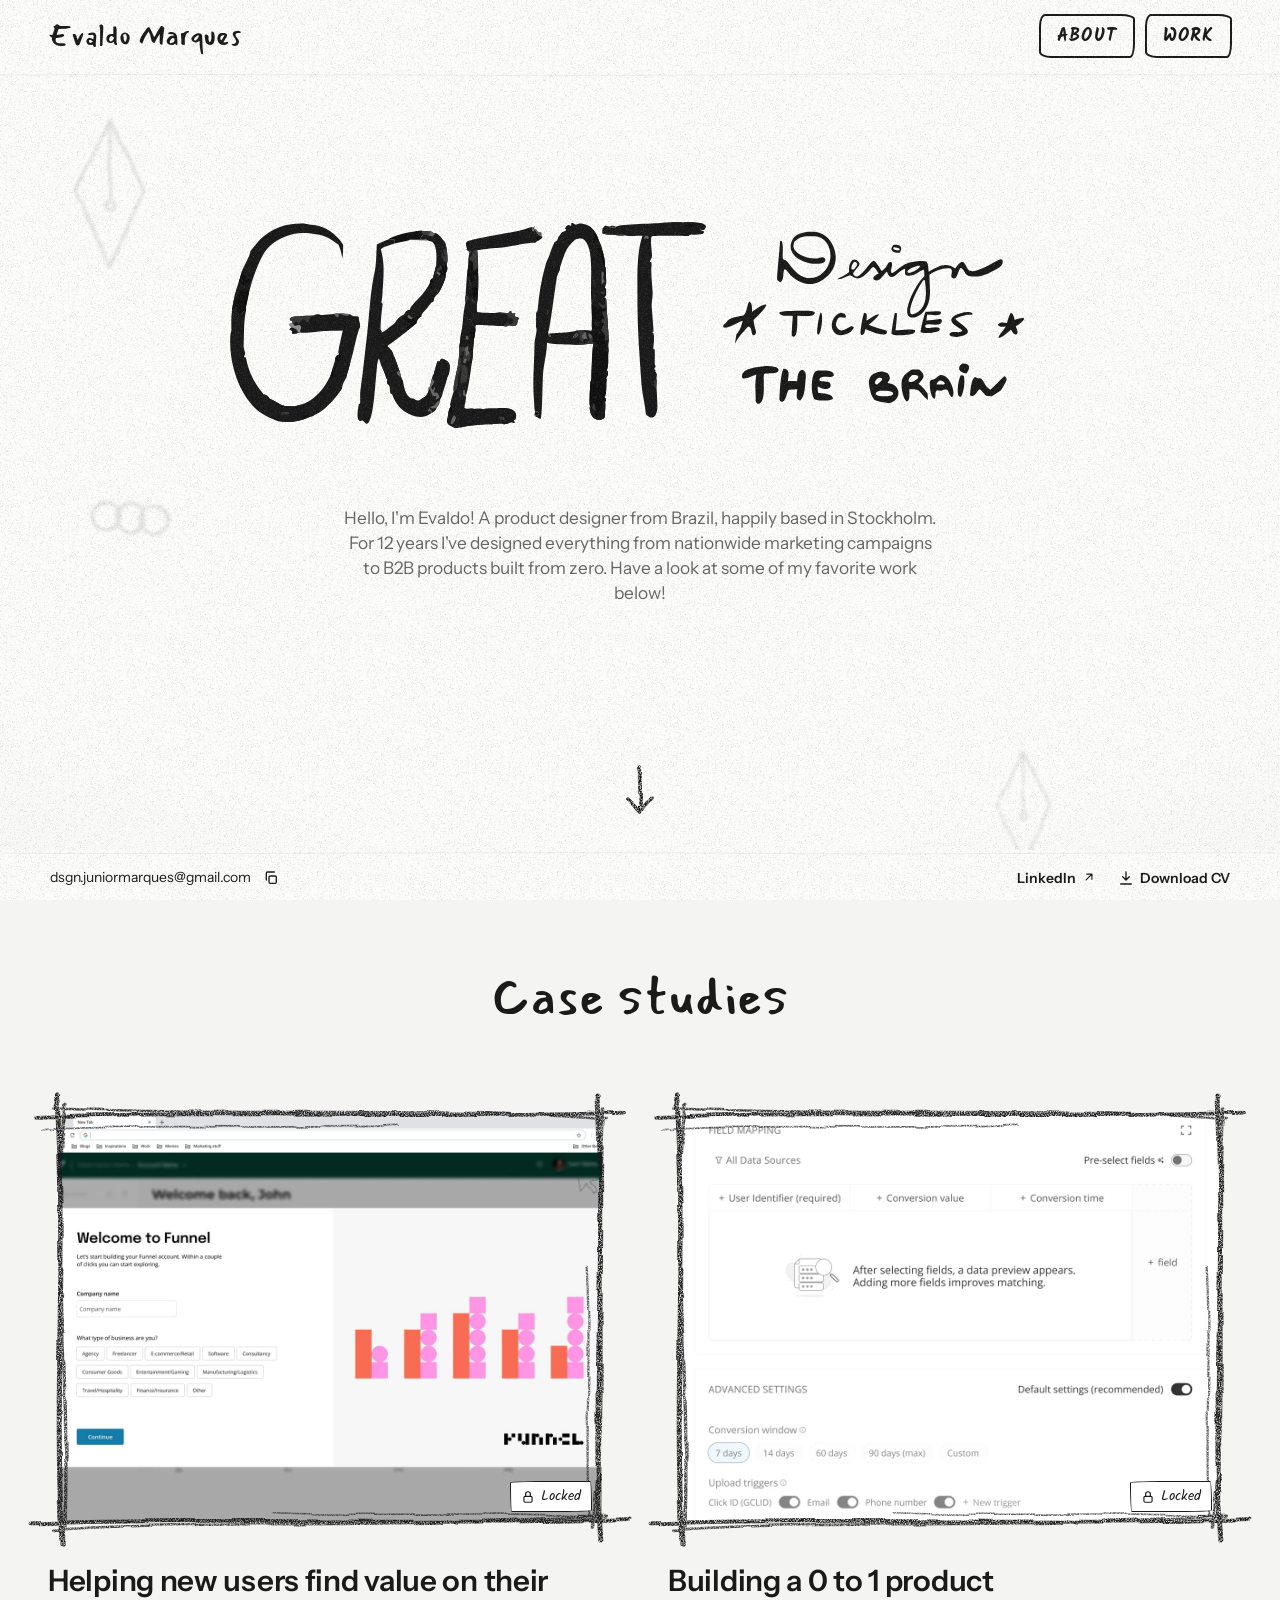
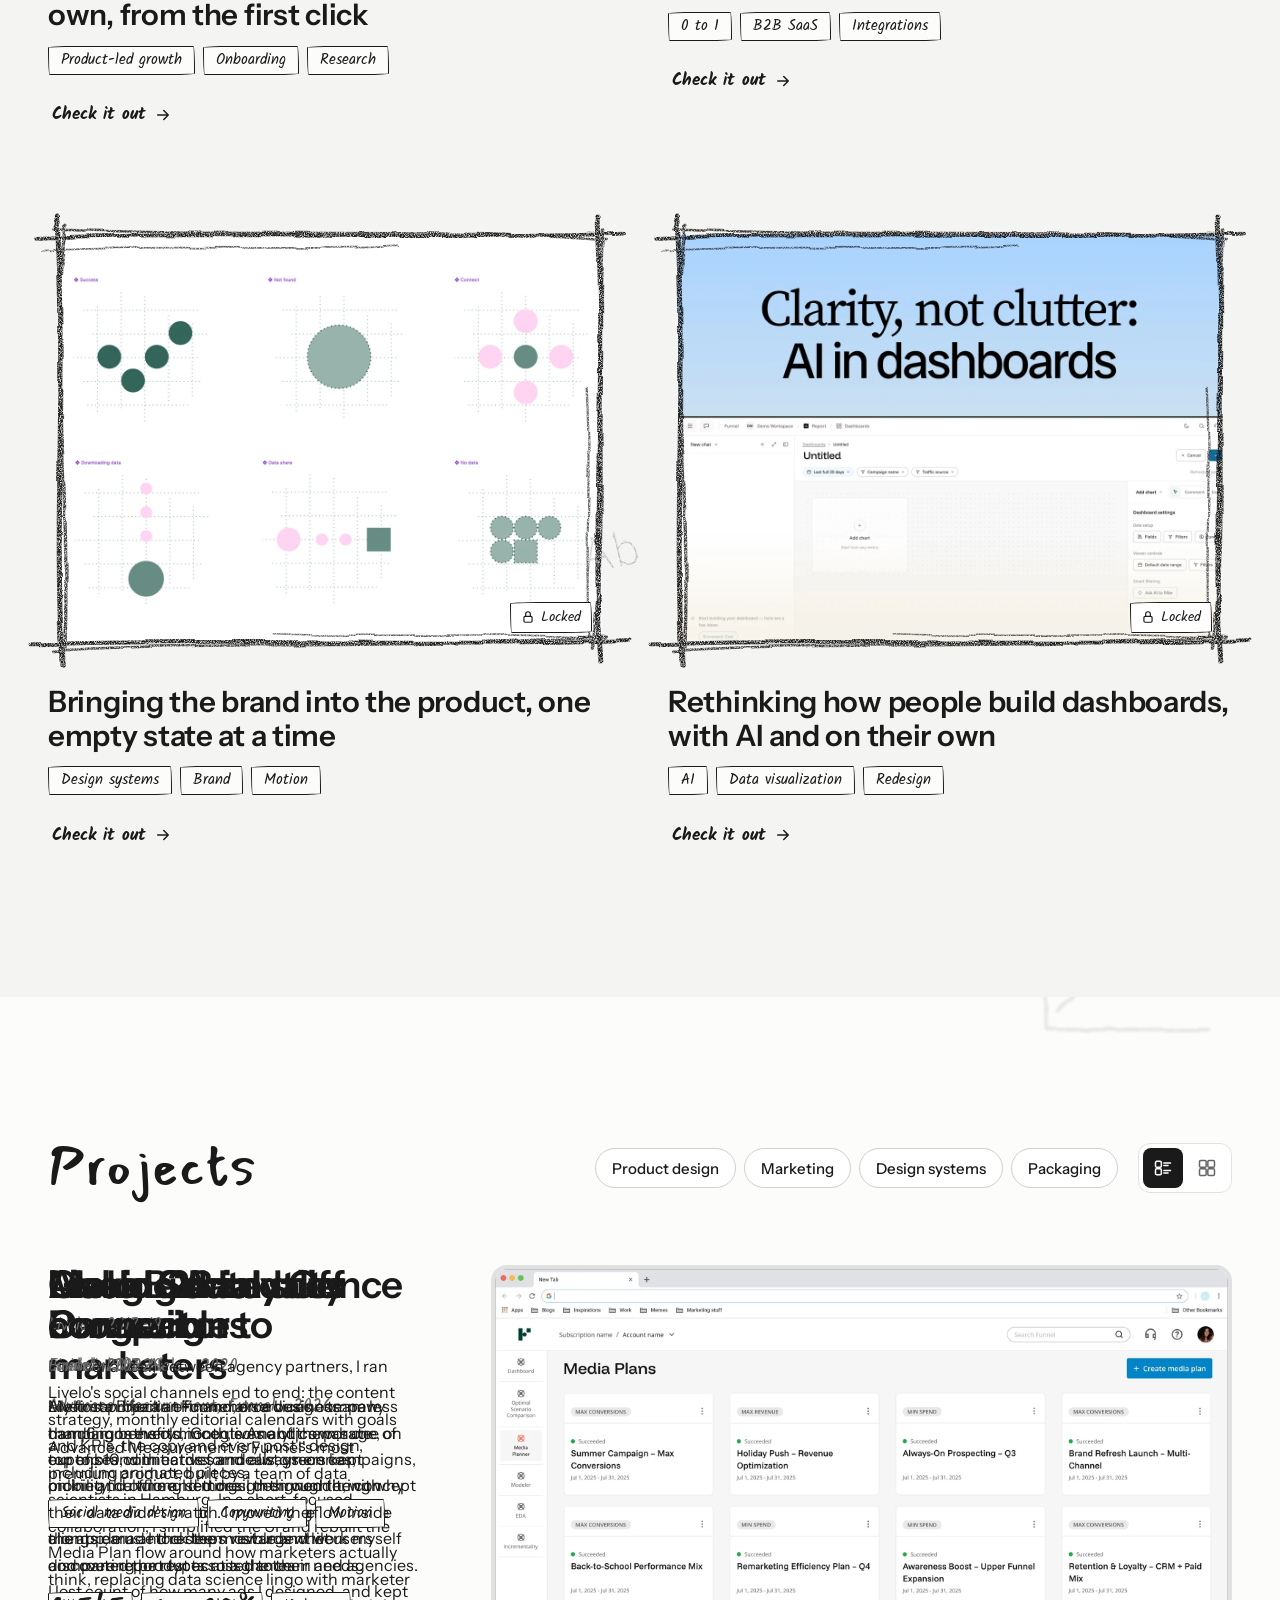
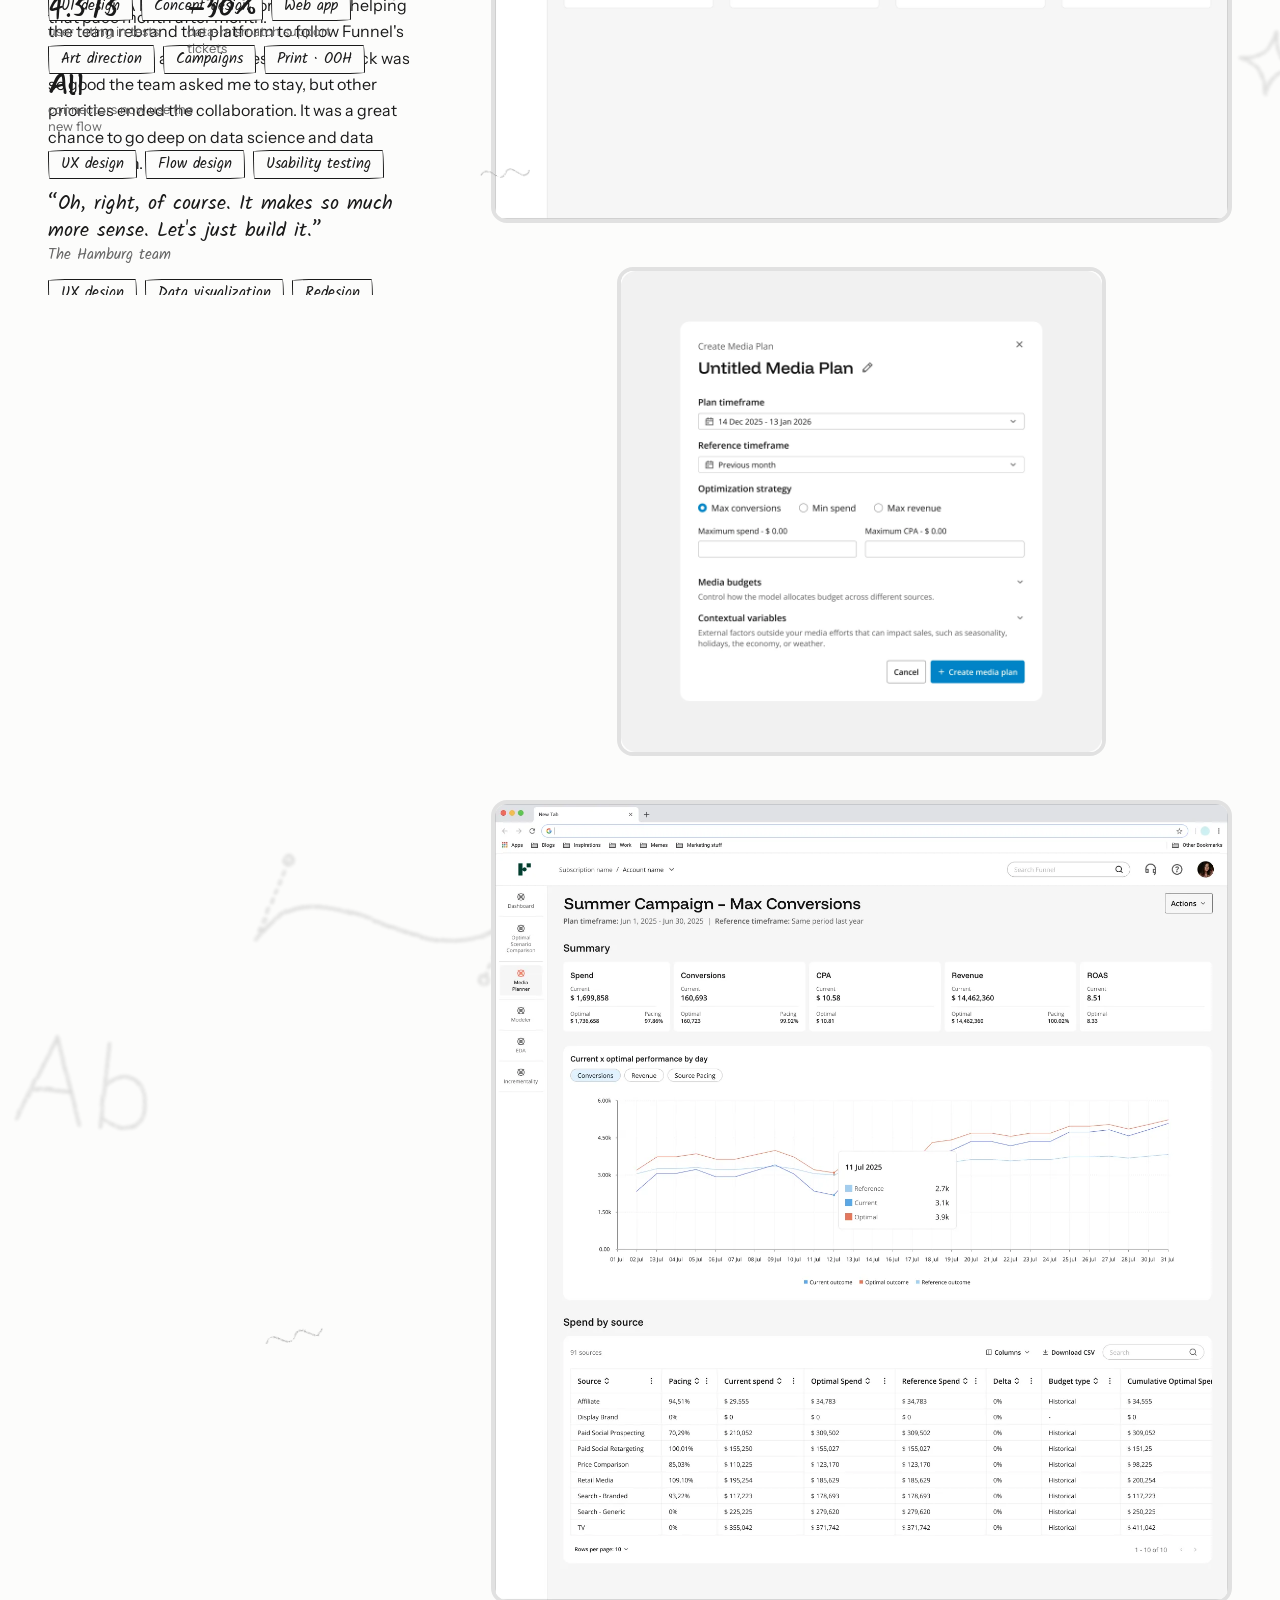
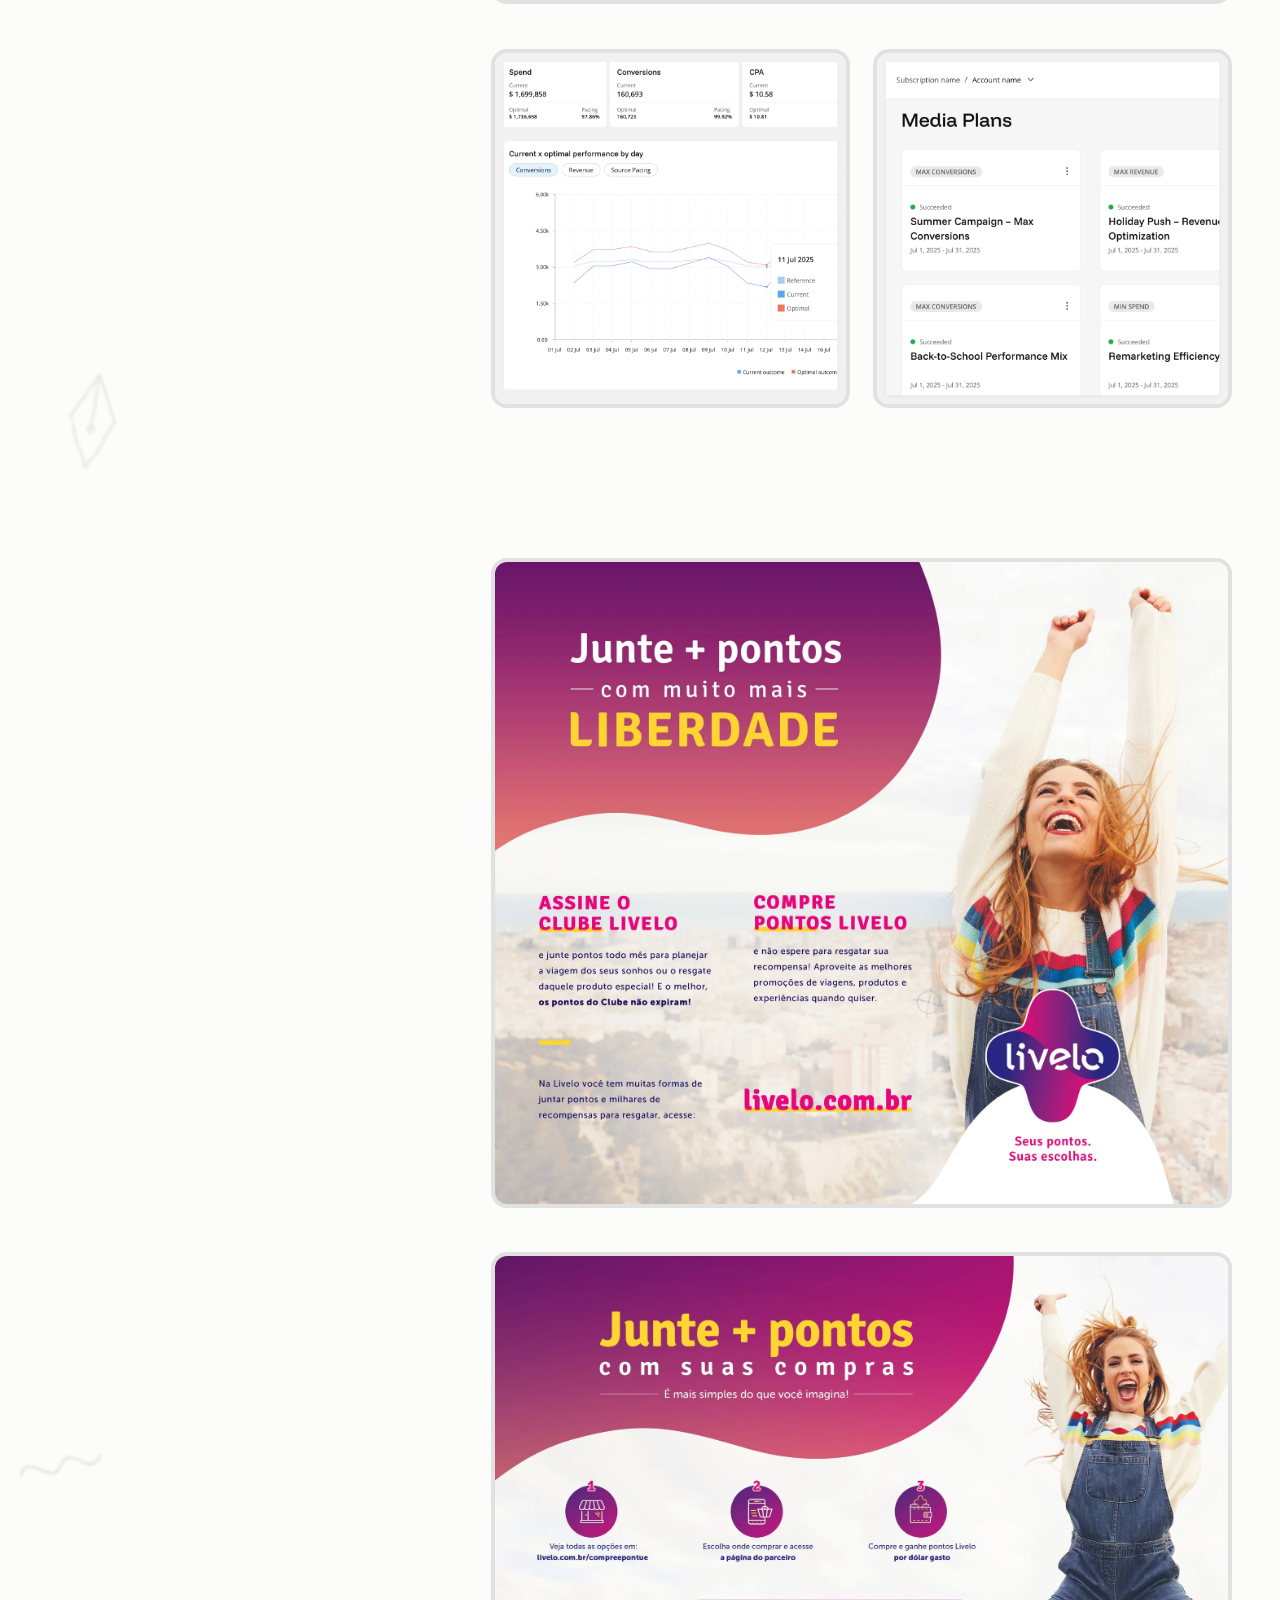
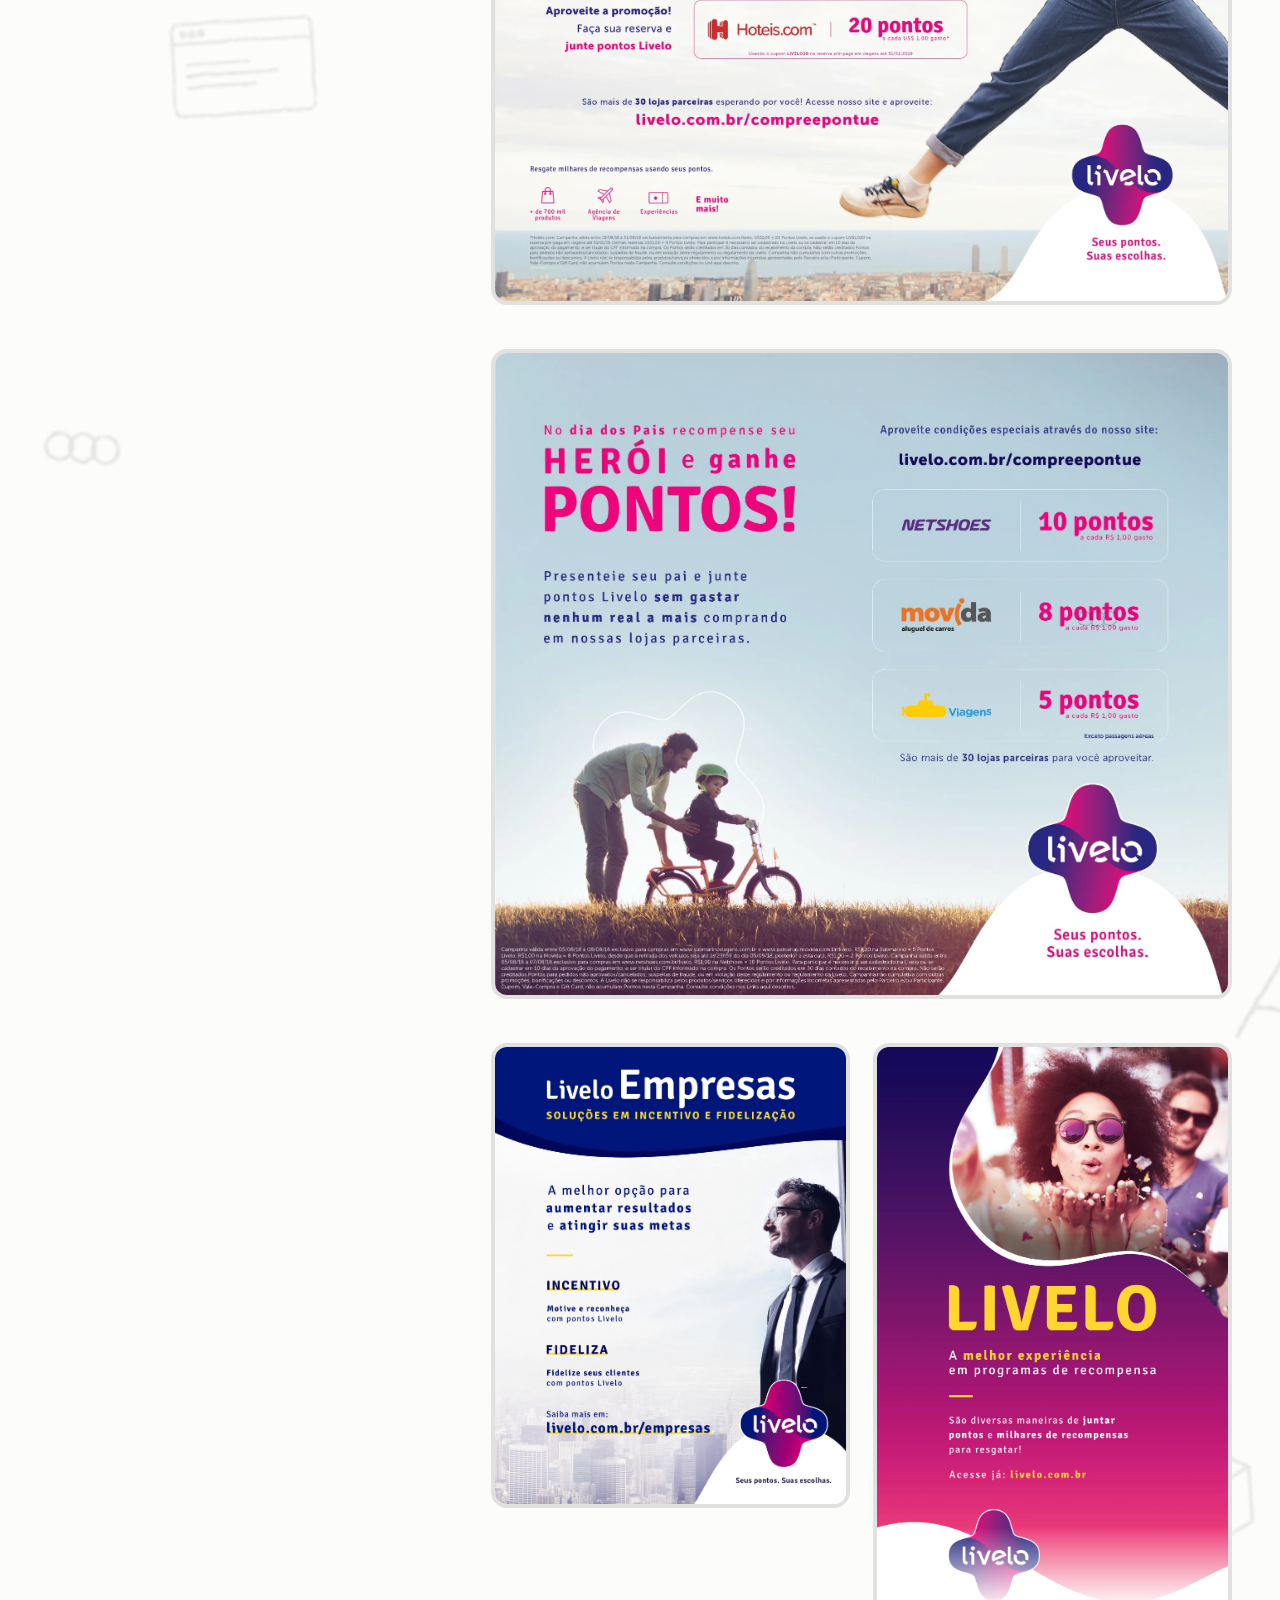
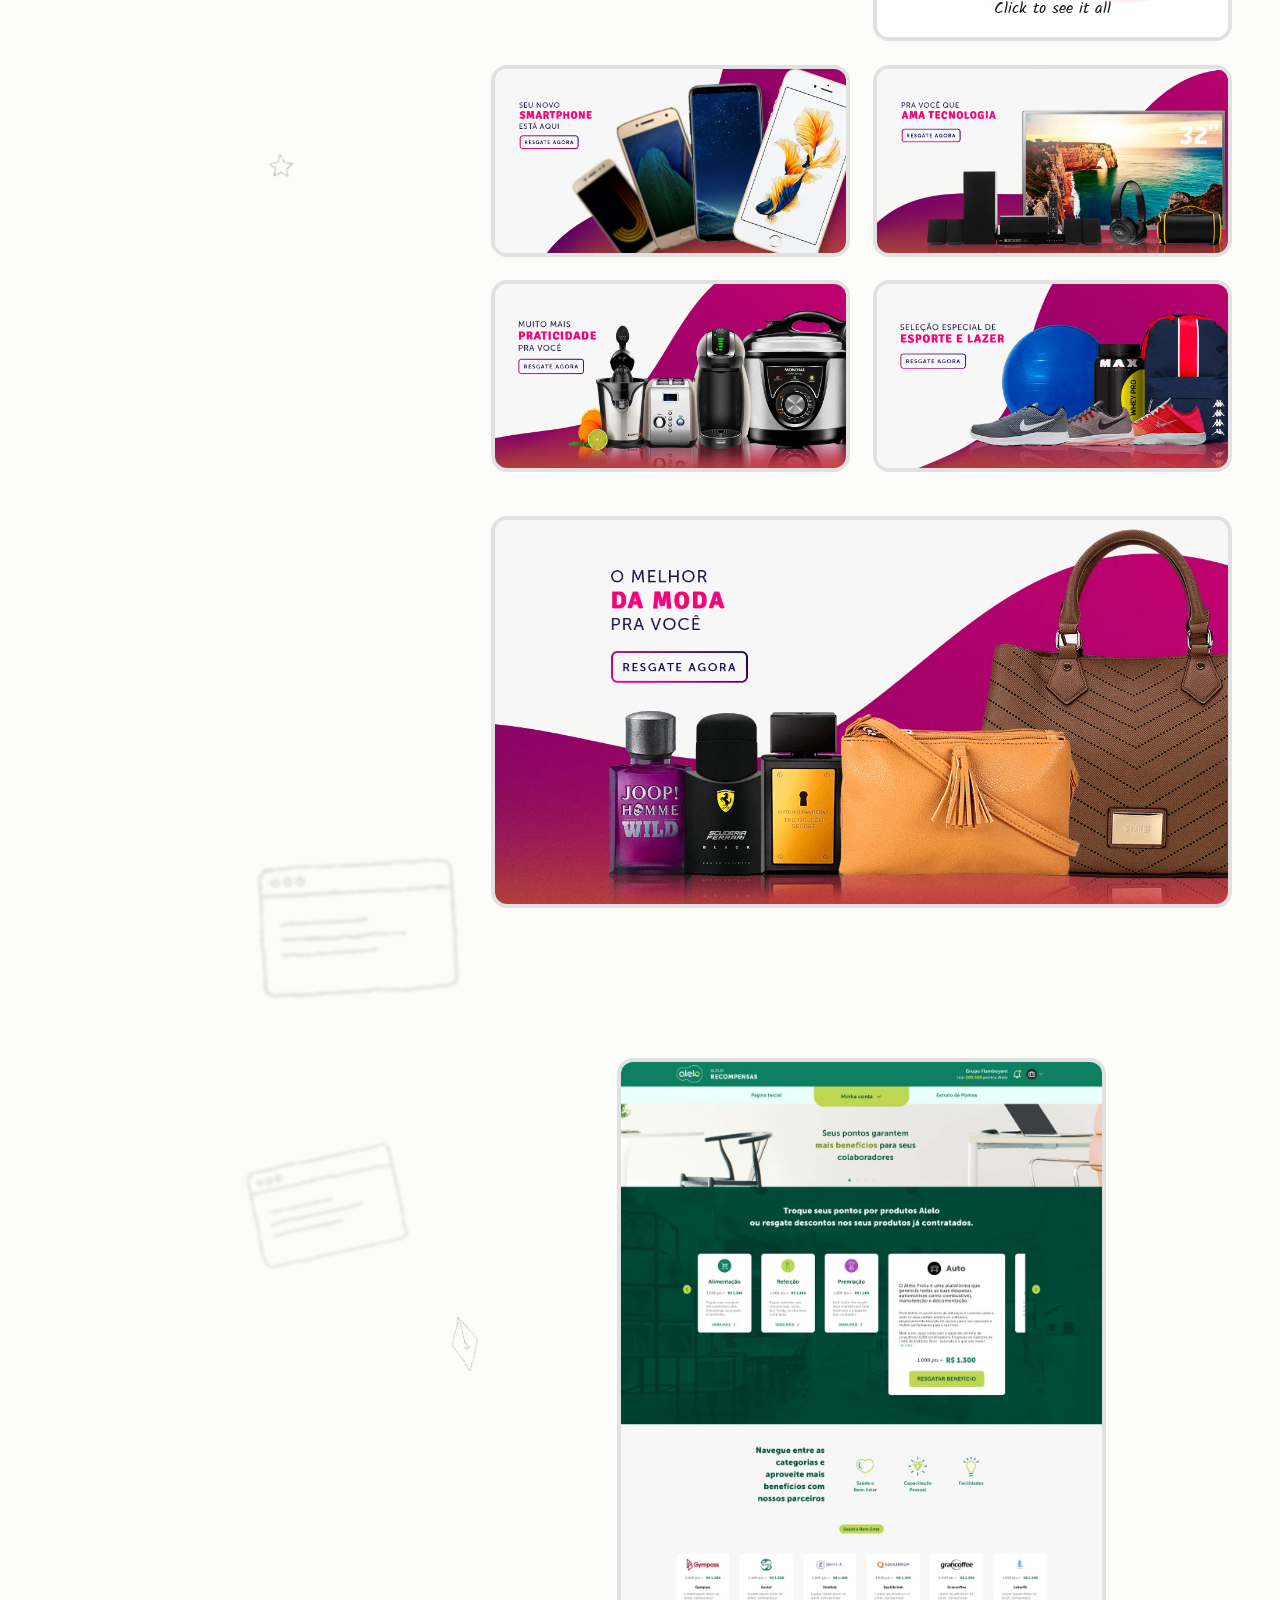
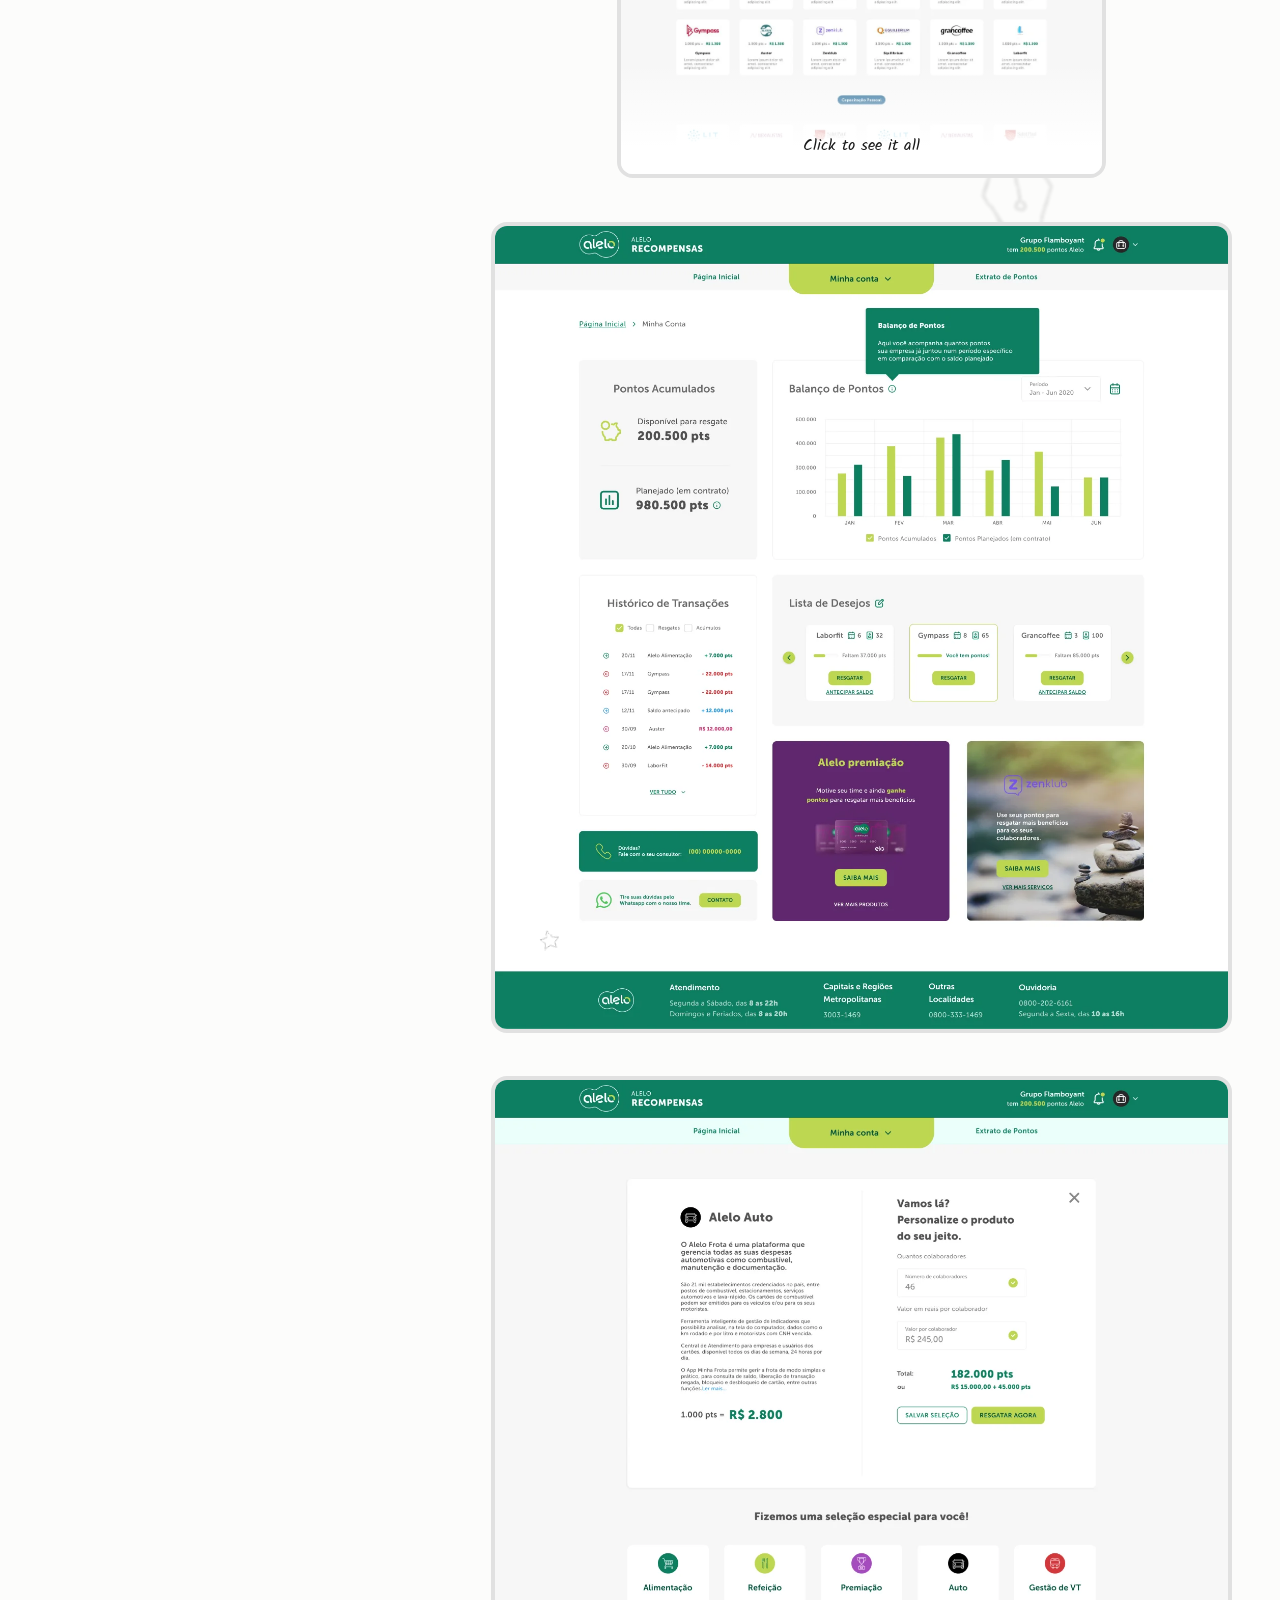
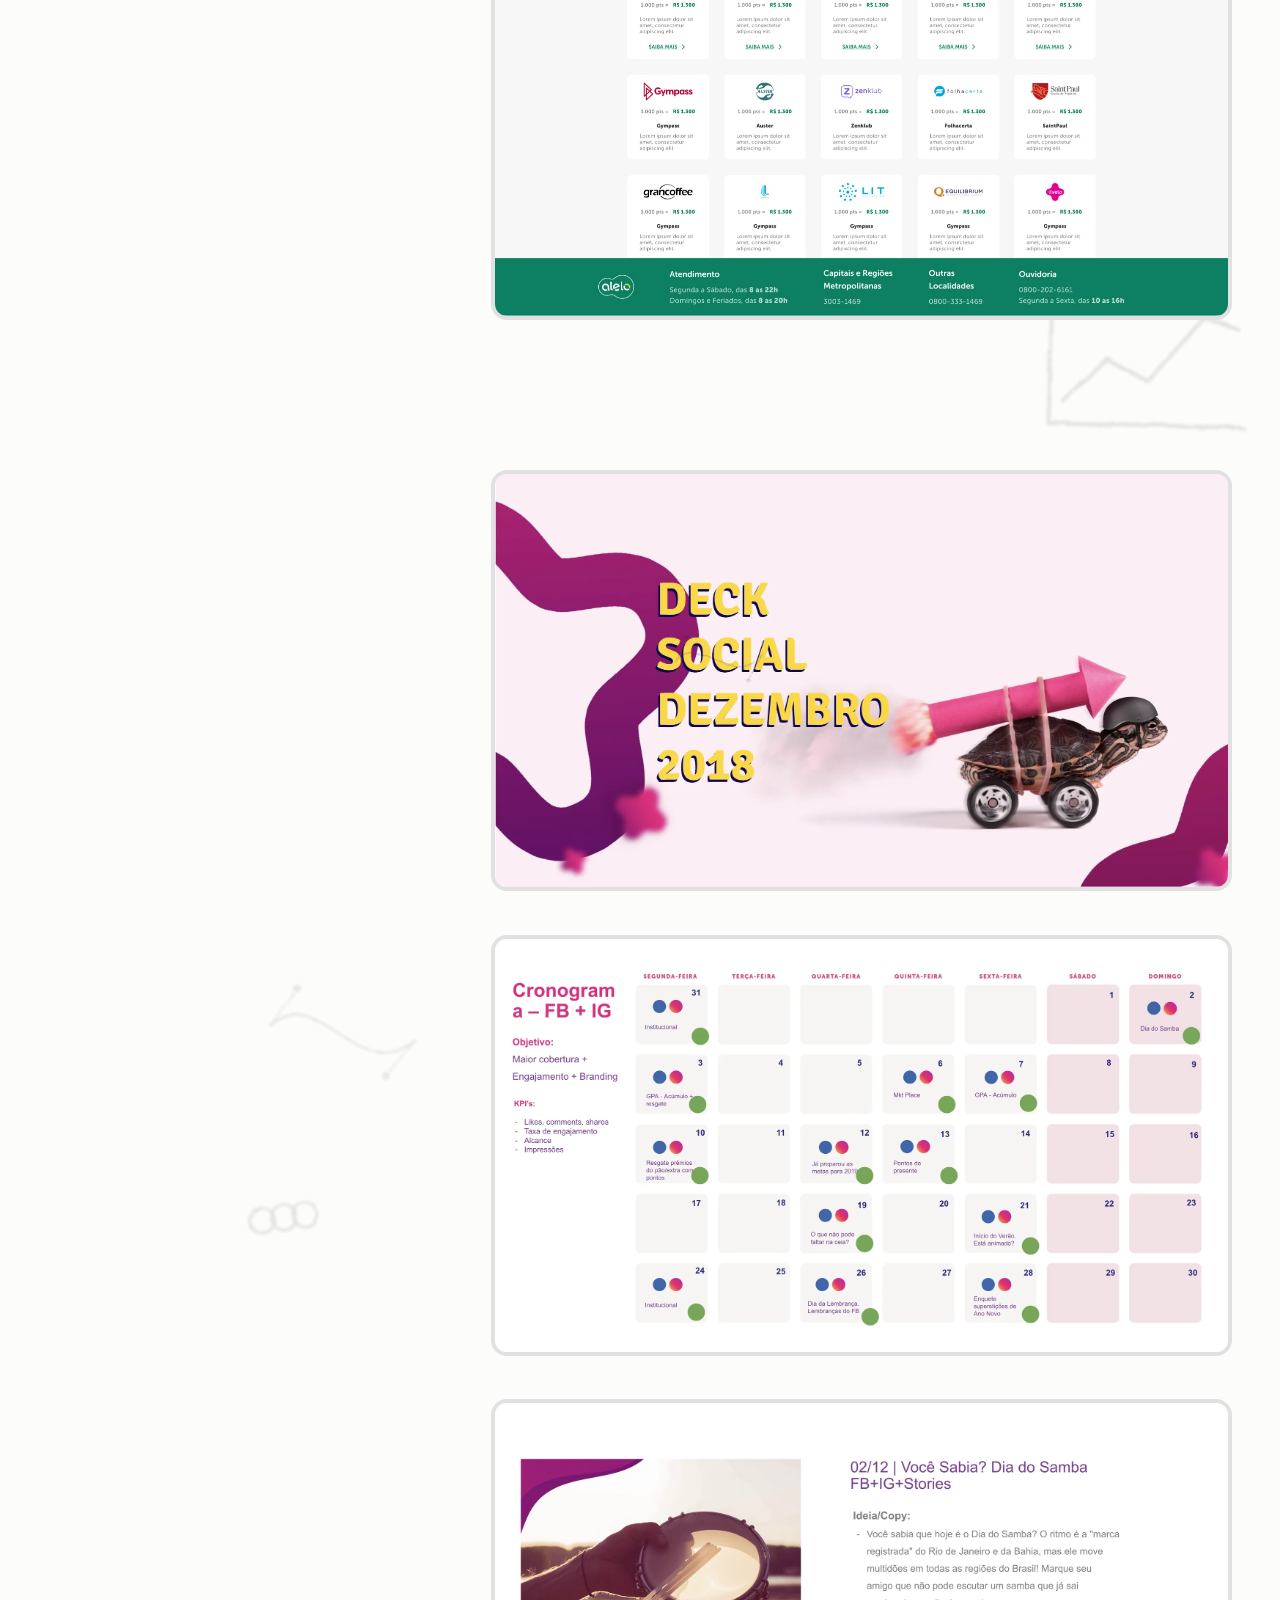
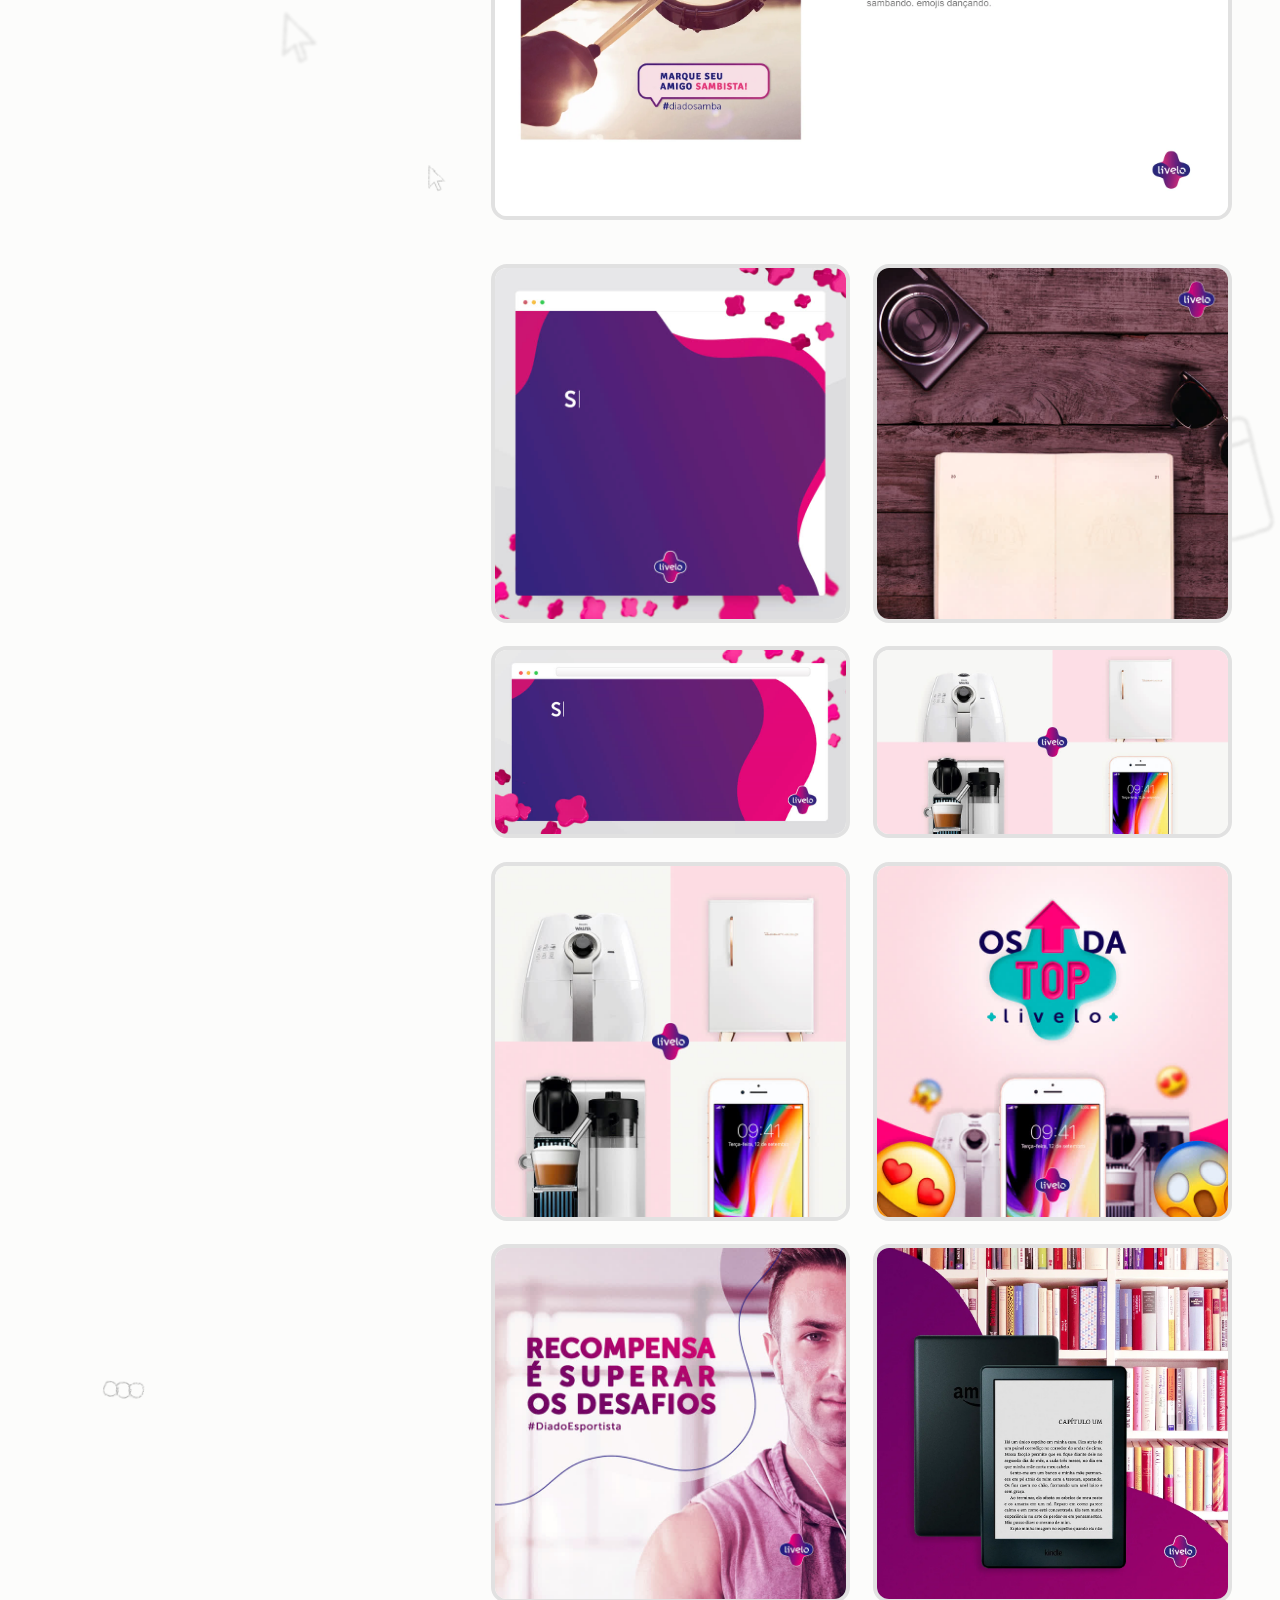
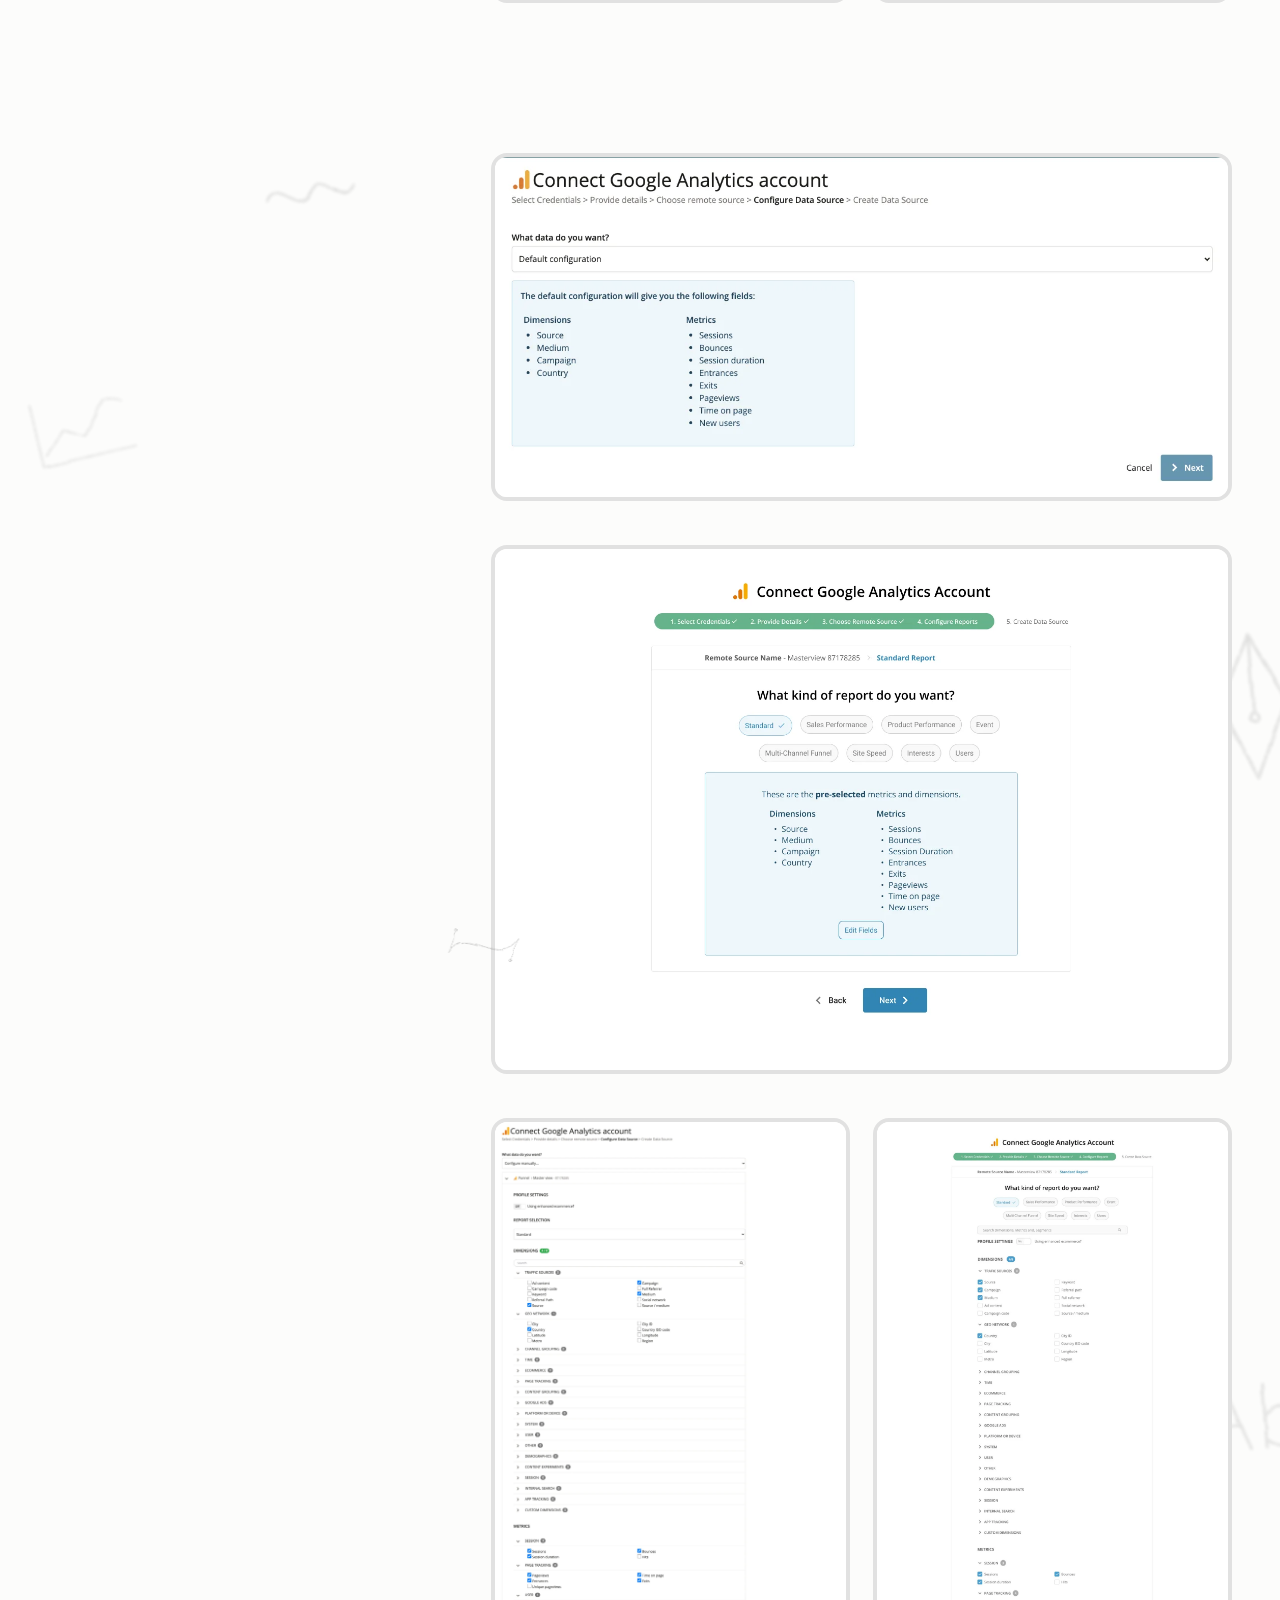
==== index.html @ 046be57d "Intro: invite to scroll Co-Authored-By: Claude Opus 5.5 <noreply@anthropic.com> Claude-Session: http" ====
<!doctype html>
<html lang="en">
<head>
<meta charset="utf-8">
<meta name="viewport" content="width=device-width, initial-scale=1">
<title>Evaldo Marques · Product designer</title>
<meta name="description" content="Evaldo Marques, product designer in Stockholm. 12 years designing B2B products, loyalty programs and nationwide campaigns.">
<link rel="icon" href="data:image/svg+xml,%3Csvg xmlns=%27http://www.w3.org/2000/svg%27 viewBox=%270 0 64 64%27%3E%3Crect width=%2764%27 height=%2764%27 rx=%2714%27 fill=%27%23FF5FAE%27/%3E%3Ctext x=%2732%27 y=%2744%27 font-size=%2732%27 text-anchor=%27middle%27 font-family=%27cursive%27 font-weight=%27700%27 fill=%27%231A1A1A%27%3EEM%3C/text%3E%3C/svg%3E">
<link rel="preconnect" href="https://fonts.googleapis.com">
<link rel="preconnect" href="https://fonts.gstatic.com" crossorigin>
<link href="https://fonts.googleapis.com/css2?family=Instrument+Sans:wght@400;500;600;700&family=Kalam:wght@400;700&family=Mansalva&display=swap" rel="stylesheet">
<link rel="stylesheet" href="assets/css/style.css?v=20261102201547">
</head>
<body data-page="home">
<main id="main"></main>
<script src="assets/js/content.js?v=20261102201547"></script>
<script src="assets/js/site.js?v=20261102201547"></script>
</body>
</html>
---- assets/css/style.css ----
/* ===== Evaldo M. portfolio · sketchbook style ===== */
:root{
  --ink:#1A1A1A; --ink-2:#666666; --ink-3:#666666;
  --paper:#FCFCFB; --ph:#F2F2F0; --pink:#FF5FAE;
  --hand:'Kalam',cursive; --head:'Mansalva','Kalam',cursive; --sans:'Instrument Sans',system-ui,sans-serif;
  --gutter:clamp(16px,4vw,48px);
  --wobble:255px 15px 225px 15px/15px 225px 15px 255px;
}
*{box-sizing:border-box}
html{scroll-behavior:smooth;-webkit-text-size-adjust:100%}
@media (prefers-reduced-motion:reduce){html{scroll-behavior:auto}}
body{margin:0;position:relative;background:radial-gradient(130% 95% at 50% 45%,#FCFCFB 52%,#EEEEEC 100%) fixed,var(--paper);color:var(--ink);font-family:var(--sans);font-size:16px;line-height:1.5;min-height:100vh;display:flex;flex-direction:column}
img,video{max-width:100%;display:block}
a{color:var(--ink)}
mark{background:linear-gradient(transparent 58%,var(--pink) 58%,var(--pink) 92%,transparent 92%);color:inherit;padding:0 2px}
.sr-only{position:absolute;width:1px;height:1px;overflow:hidden;clip:rect(0 0 0 0);white-space:nowrap}
.hand{font-family:var(--hand)}
main{flex:1}

/* grain */
body::after{content:'';position:fixed;inset:0;pointer-events:none;z-index:100;opacity:.433;background:url('../../images/bg/grain.png') 0 0/240px 240px repeat}

/* sketch lines */
.sk{overflow:visible;filter:url(#pencil);pointer-events:none}
.sk path{fill:none;stroke:var(--ink);stroke-width:.9;stroke-linecap:round;stroke-linejoin:round}
.sk .p2{stroke-width:.6;opacity:.85}.sk .p3{stroke-width:.4;opacity:.7}
.sk.thin path{stroke-width:.45}.sk.thin .p2{stroke-width:.3}
.sk.px path{stroke-width:2.4}
.sk.acc path{stroke:var(--pink);stroke-width:7}
.frame{position:absolute;inset:0;width:100%;height:100%}
.js .draw path{stroke-dasharray:1;stroke-dashoffset:1}
.js .draw.in path{animation:draw 1.1s cubic-bezier(.65,.05,.3,1) forwards}
.js .draw.in path:nth-child(2){animation-delay:.25s}
.js .draw.in path:nth-child(3){animation-delay:.4s}
@keyframes draw{to{stroke-dashoffset:0}}
@media (prefers-reduced-motion:reduce){.js .draw path{stroke-dashoffset:0!important;animation:none!important}}

/* placeholders */
.ph{background-color:var(--ph);background-image:repeating-linear-gradient(135deg,rgba(26,26,26,.07) 0 2px,transparent 2px 12px);color:var(--ink-3);display:flex;align-items:center;justify-content:center;text-align:center;font-family:var(--hand);font-size:15px;padding:12px;width:100%}
.media{width:100%;object-fit:cover;background:var(--ph)}

/* chips & buttons */
.tag{display:inline-block;font-family:var(--hand);font-size:15px;line-height:1.4;padding:3px 12px;border:1.5px solid var(--ink);border-radius:var(--wobble);background:var(--paper)}
.tags{display:flex;flex-wrap:wrap;gap:8px}
.btn{position:relative;isolation:isolate;display:inline-flex;align-items:center;justify-content:center;gap:8px;min-height:44px;padding:8px 18px;font-family:var(--hand);font-weight:700;font-size:17px;color:var(--ink);text-decoration:none;border:2px solid var(--ink);border-radius:var(--wobble);background:var(--paper);cursor:pointer}
.lnk{position:relative;isolation:isolate;display:inline-flex;align-items:center;gap:6px;min-height:44px;padding:0 10px;font:600 14px/1 var(--sans);color:var(--ink);text-decoration:none;background:none;border:0;cursor:pointer}
.marker::after{content:'';position:absolute;left:8px;right:8px;bottom:9px;height:10px;background:var(--pink);border-radius:3px 8px 4px 9px;transform:scaleX(0) rotate(-1.5deg);transform-origin:left center;transition:transform .35s cubic-bezier(.6,.1,.3,1);z-index:-1}
.marker:hover::after,.marker:focus-visible::after,.marker[aria-current]::after{transform:scaleX(1) rotate(-1.5deg)}
.marker:active::after{animation:swipe .35s ease-out}
@keyframes swipe{from{transform:scaleX(0) rotate(-1.5deg)}to{transform:scaleX(1) rotate(-1.5deg)}}
a:focus-visible,button:focus-visible,input:focus-visible,[tabindex]:focus-visible{outline:3px solid var(--ink);outline-offset:3px}
.ic{width:18px;height:18px;fill:none;stroke:currentColor;stroke-width:2;stroke-linecap:round;stroke-linejoin:round;flex:none}
.lbl{position:relative;isolation:isolate;display:inline-block;align-self:flex-start;font-family:var(--head);font-weight:400;font-size:22px}
.lbl::after{display:none;content:'';position:absolute;left:-4px;right:-4px;bottom:3px;height:9px;background:var(--pink);z-index:-1;transform:rotate(-1.5deg);border-radius:3px 8px 4px 9px}
.ibtn{width:44px;height:44px;display:inline-flex;align-items:center;justify-content:center;border:2px solid var(--ink);border-radius:50% 45% 52% 48%/48% 52% 46% 54%;background:var(--paper);color:var(--ink);cursor:pointer;padding:0;flex:none}

/* header */
.site-header{position:sticky;top:0;z-index:50;background:var(--paper)}
.site-header .bar{display:flex;justify-content:space-between;align-items:center;gap:12px;padding:14px var(--gutter)}
.nav{display:flex;gap:10px}
.navbox{position:relative;isolation:isolate;display:inline-flex;align-items:center;min-height:44px;padding:6px 16px;font-family:var(--hand);font-weight:700;font-size:18px;letter-spacing:.06em;text-transform:uppercase;color:var(--ink);text-decoration:none;border:2px solid var(--ink);border-radius:6px 14px 5px 12px/12px 5px 14px 6px}
.brand{font-family:var(--head);font-weight:400;font-size:28px;text-decoration:none;color:var(--ink)}
.rule{display:block;width:100%;height:6px}

/* footer */
.site-footer{position:sticky;bottom:0;z-index:50;background:var(--paper)}
.site-footer .bar{display:flex;flex-wrap:wrap;justify-content:space-between;align-items:center;gap:0 16px;padding:0 clamp(6px,4vw,40px)}
.site-footer .grp{display:flex;align-items:center;gap:2px;min-width:0}
.site-footer .mail{font-size:14px;padding-left:10px;white-space:nowrap}
.only-m{display:none}

/* ===== Home ===== */
.hero{position:relative;padding:48px var(--gutter) 24px;text-align:center;display:flex;flex-direction:column;align-items:center;min-height:calc(100vh - 132px);min-height:calc(100svh - 132px)}
.hero-art{position:relative;width:min(944px,80%);margin:0 auto}
.hero h1{margin:0;position:relative;overflow:hidden}
.letter{display:block;width:100%;aspect-ratio:1800/700}
.letter svg,.letter img{display:block;width:100%;height:100%}
.letter.write1{animation:write1 1.5s cubic-bezier(.45,.1,.4,1) both}
.letter.write2{animation:write2 2.2s cubic-bezier(.45,.1,.4,1) both}
@keyframes write1{0%{clip-path:polygon(0 0,0 0,0 100%,0 100%)}100%{clip-path:polygon(0 0,100% 0,100% 100%,0 100%)}}
@keyframes write2{0%{clip-path:polygon(0 0,0 0,0 var(--s),0 var(--s),0 100%,0 100%)}50%{clip-path:polygon(0 0,100% 0,100% var(--s),0 var(--s),0 100%,0 100%)}100%{clip-path:polygon(0 0,100% 0,100% var(--s),100% var(--s),100% 100%,0 100%)}}
.eraser{position:absolute;inset:0;width:100%;height:100%;pointer-events:none;filter:blur(6px)}
.eraser path{fill:none;stroke:var(--paper);stroke-width:132;stroke-linecap:round;stroke-linejoin:round;stroke-dasharray:1;stroke-dashoffset:1}
.eraser.go path{animation:erase .9s cubic-bezier(.4,.15,.5,1) forwards}
@keyframes erase{to{stroke-dashoffset:0}}
.intro{max-width:600px;margin:12px auto 0;font-size:clamp(17px,1.35vw,19px);line-height:1.45;text-align:center;color:var(--ink-2)}
.intro mark{color:var(--ink)}
.sec-title{text-align:center;padding:0 var(--gutter)}
.sec-title h2{margin:0;font-family:var(--head);font-weight:400;font-size:clamp(40px,4.4vw,52px)}
.sec-title img{margin:0 auto;max-height:90px;width:auto}
.sec-title .ul{display:block;width:230px;height:16px;margin:2px auto 0}
#work{padding-top:72px;scroll-margin-top:90px}
.down{display:inline-flex;align-items:center;justify-content:center;width:56px;height:64px;margin-top:auto;padding-top:24px;box-sizing:content-box;color:var(--ink)}
.down svg{width:34px;height:52px;overflow:visible;filter:url(#pencil);animation:nudge 2.6s ease-in-out infinite}
.down svg path{fill:none;stroke:currentColor;stroke-width:3.6;stroke-linecap:round;stroke-linejoin:round}
@keyframes nudge{0%,40%,100%{transform:none}9%{transform:translateY(10px)}18%{transform:none}27%{transform:translateY(10px)}36%{transform:none}}
@media (prefers-reduced-motion:reduce){.down svg{animation:none}}

.cards{display:grid;grid-template-columns:repeat(4,minmax(0,1fr));gap:48px 32px;max-width:1320px;margin:56px auto 0;padding:0 var(--gutter)}
.card{display:flex;flex-direction:column;gap:12px}
.card .fig{position:relative;padding:10px;display:block}
.card .fig .ph,.card .fig img{aspect-ratio:4/3}
.lock{position:absolute;bottom:20px;right:20px;display:inline-flex;align-items:center;gap:6px;padding:4px 10px;background:var(--paper);border:1.5px solid var(--ink);border-radius:var(--wobble);font-family:var(--hand);font-size:14px}
.card h3{margin:4px 0 0;font-size:22px;font-weight:600;line-height:1.2}
.card .meta{margin:0;font-family:var(--hand);font-size:16px;color:var(--ink-3)}
.card .line{margin:0;font-size:15px;line-height:1.5;color:var(--ink-2)}
.card .btn{align-self:flex-start;margin-top:4px}

.wall{display:grid;grid-template-columns:repeat(12,minmax(0,1fr));margin-top:56px}
.tile{position:relative;display:block;text-decoration:none;color:var(--ink);grid-column:span 3}
.tile.w4{grid-column:span 4}
.tile .ph,.tile img{aspect-ratio:4/3}
.tile .name{position:absolute;left:14px;bottom:14px;right:14px;width:max-content;max-width:calc(100% - 28px);display:inline-flex;flex-wrap:wrap;gap:0 8px;align-items:baseline;padding:4px 12px;background:var(--paper);border:1.5px solid var(--ink);border-radius:var(--wobble)}
.tile .name b{font-size:14px;font-weight:600}
.tile .name span{font-family:var(--hand);font-size:14px}
.tile .ov{position:absolute;inset:0;background:rgba(26,26,26,.74);display:flex;align-items:center;justify-content:center;opacity:0;transition:opacity .2s}
@media (hover:hover){.tile:hover .ov{opacity:1}}
.tile:focus-visible .ov,.tile.tapped .ov{opacity:1}

.people{max-width:1240px;margin:0 auto;padding:150px var(--gutter) 120px;display:flex;flex-wrap:wrap;gap:56px;align-items:center}
.people .t{flex:1 1 360px}
.people .t h2{margin:0;font-family:var(--head);font-weight:400;font-size:clamp(40px,4.6vw,58px);line-height:1.02}
.people .t img{max-width:420px}
.people .q{flex:1 1 520px;display:flex;flex-direction:column;gap:20px;min-width:0}
.bubble{position:relative;margin:0;padding:56px 56px 84px}
.bubble .open{position:absolute;top:4px;left:28px;font-family:var(--hand);font-weight:700;font-size:80px;line-height:1;color:var(--pink)}
.qstack{position:relative;display:grid}
.qitem{grid-area:1/1;align-self:center;opacity:0;visibility:hidden;transition:opacity .45s ease,visibility 0s .45s}
.qitem.on{opacity:1;visibility:visible;transition:opacity .45s ease .1s}
.bubble blockquote{position:relative;margin:0;font-size:21px;line-height:1.55}
.bubble figcaption{position:relative;margin-top:20px;display:flex;flex-direction:column;gap:2px}
.bubble figcaption b{font-family:var(--hand);font-size:20px}
.bubble figcaption span{font-size:14px;color:var(--ink-3)}
.qctl{display:flex;align-items:center;gap:4px;padding-left:16px}
.dot{width:40px;height:44px;display:inline-flex;align-items:center;justify-content:center;background:none;border:0;cursor:pointer;padding:0}
.dot i{display:block;width:12px;height:12px;border-radius:50%;border:2px solid var(--ink)}
.dot[aria-current] i{background:var(--ink)}

@media (max-width:1100px){.cards{grid-template-columns:repeat(2,minmax(0,1fr))}}
@media (max-width:760px){
  .site-header .bar{padding:10px 16px}
  .navbox{font-size:13px;padding:6px 10px;letter-spacing:.04em}
  .nav{gap:6px}
  .brand{font-size:21px}
  .hero{padding-top:12px}
  .intro{margin-top:10px}
  .hero{min-height:calc(100svh - 120px)}
  .hero-art{margin-top:auto;width:100%}
  #work{padding-top:56px}
  .cards{grid-template-columns:1fr;gap:56px;margin-top:40px;padding:0 16px}
  .wall{grid-template-columns:repeat(2,minmax(0,1fr));margin-top:32px}
  .tile,.tile.w4{grid-column:span 1}
  .tile.last-odd{grid-column:span 2}
  .tile .name{left:8px;right:8px;bottom:8px;padding:3px 9px}
  .tile .name b,.tile .name span{font-size:12px}
  .people{padding:100px 16px 96px;gap:28px}
  .bubble{padding:44px 28px 76px}
  .bubble .open{font-size:64px;left:16px;top:0}
  .bubble blockquote{font-size:18px}
  .qctl{justify-content:center;padding:0}
  .site-footer .mail{font-size:12.5px}
  .only-d{display:none}.only-m{display:inline}
}

/* ===== Case study ===== */
.wrap{width:100%;max-width:1280px;margin:0 auto;padding:40px var(--gutter) 120px;display:flex;flex-direction:column;gap:120px}
.back{align-self:flex-start;padding-left:0;font-family:var(--hand);font-size:18px}
.back svg{width:48px;height:20px}
.row{display:flex;flex-wrap:wrap;gap:56px;align-items:center}
.row.top{align-items:flex-start}
.col-text{flex:1 1 380px;display:flex;flex-direction:column;gap:14px;min-width:0}
.col-img{flex:1 1 520px;display:flex;flex-direction:column;gap:28px;min-width:0}
.cs-title{margin:0;font-size:clamp(44px,5vw,64px);font-weight:600;line-height:1.02;letter-spacing:-.02em}
.cs-title small{display:block;font-weight:400;color:var(--ink-2);font-size:.62em;line-height:1.15;margin-top:12px;letter-spacing:-.01em}
.p{margin:0;font-size:17px;line-height:1.6}
.ol{list-style:none;margin:0;padding:0;display:flex;flex-direction:column;gap:10px}
.ol li{position:relative;padding-left:28px;font-size:16px;line-height:1.5}
.ol li::before{content:'';position:absolute;left:2px;top:.72em;width:14px;height:2.5px;background:var(--ink);border-radius:2px;transform:rotate(-8deg)}
.fig{position:relative;margin:0;padding:10px}
.fig .ph{min-height:120px}
.col-img .fig.offset{margin-left:48px}
.zoom{cursor:zoom-in;display:block;width:100%;padding:0;border:0;background:none}
.stats{display:grid;grid-template-columns:repeat(auto-fit,minmax(220px,1fr));gap:24px}
.stat{position:relative;padding:28px 24px 24px;display:flex;flex-direction:column;gap:6px}
.stat .lbl{font-size:clamp(44px,5vw,64px);line-height:1}
.stat span:last-child{font-size:16px;line-height:1.4;margin-top:8px}
.num{font-family:var(--hand);font-size:20px;color:var(--ink-3)}
.dec h2{margin:0;font-size:clamp(26px,2.6vw,34px);font-weight:600;line-height:1.15}
.video{position:relative;aspect-ratio:16/9;width:100%}
.video iframe{position:absolute;inset:0;width:100%;height:100%;border:0}
.learned{max-width:820px;margin:0 auto;text-align:center;display:flex;flex-direction:column;align-items:center;gap:16px}
.learned .lbl{align-self:center}
.learned p{margin:0;font-family:var(--head);font-size:clamp(24px,2.6vw,32px);line-height:1.35}
.pull{max-width:820px;margin:0 auto;font-size:clamp(20px,2vw,24px);line-height:1.5;text-align:center}
.pull cite{display:block;margin-top:10px;font-style:normal;font-family:var(--hand);color:var(--ink-3)}
.next{align-self:flex-end;display:flex;flex-direction:column;align-items:flex-end;gap:6px;text-decoration:none;color:var(--ink)}
.next small{font-family:var(--hand);font-size:18px;color:var(--ink-3)}
.next span{display:flex;align-items:center;gap:14px;font-size:clamp(26px,3vw,40px);font-weight:600;text-align:right}
.next svg{width:64px;height:24px;flex:none}
@media (max-width:760px){
  .wrap{padding:20px 16px 96px;gap:72px}
  .row{gap:24px}
  .row.rev{flex-direction:column-reverse}
  .stats{grid-template-columns:repeat(2,minmax(0,1fr));gap:12px}
  .stat{padding:18px 14px 16px}
  .stat span:last-child{font-size:13px}
  .col-img .fig.offset{margin-left:0!important}
}

/* ===== Small project ===== */
.sp{width:100%;max-width:1320px;margin:0 auto;padding:40px var(--gutter) 120px;display:flex;flex-wrap:wrap;gap:64px}
.sp aside{flex:0 1 380px;min-width:280px;display:flex;flex-direction:column;gap:22px;position:sticky;top:104px;align-self:flex-start}
.sp h1{margin:0;font-size:clamp(40px,4vw,52px);font-weight:600;line-height:1.02;letter-spacing:-.02em}
.sp .meta{margin:10px 0 0;font-family:var(--hand);font-size:19px;color:var(--ink-3)}
.sp .mini{display:flex;flex-direction:column;gap:14px}
.sp .mini div{display:flex;align-items:baseline;gap:14px}
.sp .mini .lbl{font-size:32px;line-height:1;min-width:84px}
.sp .gallery{flex:1 1 560px;min-width:0;display:flex;flex-direction:column;gap:32px}
.sp .pair{display:grid;grid-template-columns:repeat(2,minmax(0,1fr));gap:32px}
.sp .narrow{width:72%;align-self:center}
@media (max-width:900px){.sp aside{position:static;min-width:0;flex-basis:100%}}
@media (max-width:760px){.sp{padding:20px 16px 96px;gap:40px}.sp .pair{gap:16px}.sp .narrow{width:100%}}

/* ===== About ===== */
.about-top{width:100%;max-width:1200px;margin:0 auto;padding:56px var(--gutter) 0;display:grid;grid-template-columns:minmax(0,5fr) minmax(0,7fr);gap:64px;align-items:start}
.skills{display:flex;flex-direction:column;align-items:center;gap:20px}
.seg{display:flex}
.seg button{min-height:44px;padding:6px 18px;font-family:var(--hand);font-weight:700;font-size:17px;background:var(--paper);color:var(--ink);border:2px solid var(--ink);cursor:pointer}
.seg button:first-child{border-radius:14px 4px 4px 12px/12px 4px 4px 14px}
.seg button:last-child{border-radius:4px 12px 14px 4px/4px 14px 12px 4px;margin-left:-2px}
.seg button[aria-pressed="true"]{background:var(--ink);color:var(--paper)}
.radar{position:relative;width:min(440px,100%);aspect-ratio:440/400}
.radar svg{position:absolute;inset:0;width:100%;height:100%;overflow:visible;filter:url(#pencil)}
.radar .ring,.radar .axis{fill:none;stroke:var(--ink);stroke-width:1.2;opacity:.28}
.radar .val{fill:rgba(255,95,174,.5);stroke:var(--ink);stroke-width:2.6;stroke-linejoin:round;transition:all .4s}
.radar .vdot{fill:var(--ink)}
.radar .l{position:absolute;width:118px;transform:translate(-50%,-50%);text-align:center;font-size:13px;line-height:1.25;font-weight:500}
.radar .l b{font-family:var(--hand);font-size:14px}
.note{margin:0;font-family:var(--hand);font-size:14px;color:var(--ink-3)}
.portrait .ph,.portrait video,.portrait img{aspect-ratio:3/4}
.why{display:flex;flex-direction:column;gap:18px;padding-top:8px}
.why .lbl{font-size:32px}
.why p.body{margin:0;font-size:18px;line-height:1.65}
.tl{padding:96px 0 120px;display:flex;flex-direction:column;gap:20px}
.tl .head{width:100%;max-width:1320px;margin:0 auto;padding:0 var(--gutter);display:flex;flex-wrap:wrap;justify-content:space-between;align-items:flex-end;gap:16px}
.tl h2{margin:0;font-size:clamp(28px,3vw,38px);font-weight:600;line-height:1.1}
.tl .ctl{display:flex;align-items:center;gap:10px}
.track{overflow-x:auto;cursor:grab;scrollbar-width:thin}
.track.drag{cursor:grabbing;user-select:none}
.track .inner{display:flex;width:max-content;padding:24px var(--gutter) 28px}
.moment{position:relative;flex:none;width:290px;padding:44px 32px 0 0;display:flex;flex-direction:column;gap:8px}
.moment .ln{position:absolute;left:0;top:4px;width:290px;height:20px}
.moment .pt{position:absolute;left:0;top:6px;width:16px;height:16px;border-radius:50% 45% 52% 48%/48% 52% 46% 54%;background:var(--ink)}
.moment .y{font-family:var(--head);font-weight:400;font-size:30px;line-height:1}
.moment h3{margin:0;font-size:18px;font-weight:600;line-height:1.3}
.moment p{margin:0;font-size:15px;line-height:1.55;color:var(--ink-2)}
@media (max-width:1000px){
  .about-top{grid-template-columns:1fr;gap:56px;padding-top:28px;max-width:560px}
  .about-top .portrait{order:-1}
}
@media (max-width:760px){
  .about-top{padding:28px 16px 0}
  .seg{width:100%}.seg button{flex:1}
  .radar .l{width:92px;font-size:11.5px}
  .tl{padding:64px 16px 96px}
  .tl .head{padding:0}
  .tl .ctl{display:none}
  .track{overflow:visible;cursor:auto}
  .track .inner{display:flex;flex-direction:column;width:auto;padding:0;gap:28px;position:relative}
  .track .inner::before{content:'';position:absolute;left:112px;top:6px;bottom:0;width:2.4px;background:var(--ink);border-radius:2px}
  .moment{width:auto;padding:0;display:grid;grid-template-columns:100px minmax(0,1fr);gap:4px 28px}
  .moment .ln{display:none}
  .moment .pt{left:106px;top:4px;width:14px;height:14px}
  .moment .y{font-size:22px;grid-column:1}
  .moment h3{font-size:14px;grid-column:1}
  .moment p{grid-column:2;grid-row:1 / span 2}
}

/* ===== Password ===== */
.gate{flex:1;display:flex;align-items:center;justify-content:center;padding:64px 16px 96px}
.gate .box{position:relative;width:min(520px,100%);padding:48px 44px 40px;display:flex;flex-direction:column;gap:18px}
.gate h1{margin:0;font-family:var(--head);font-weight:400;font-size:clamp(30px,4vw,38px);line-height:1.1}
.gate form{display:flex;flex-direction:column;gap:10px}
.gate label{font-family:var(--hand);font-weight:700;font-size:17px}
.gate .fld{display:flex;flex-wrap:wrap;gap:12px}
.pw{flex:1 1 220px;min-height:52px;padding:10px 16px;font:18px var(--sans);color:var(--ink);background:var(--paper);border:2px solid var(--ink);border-radius:12px 4px 14px 5px/5px 14px 4px 12px;outline:none}
.pw:focus{box-shadow:0 0 0 4px var(--pink)}
.gate .msg{margin:0;min-height:22px;font-family:var(--hand);font-size:16px}
@media (max-width:760px){.gate .box{padding:36px 24px 30px}.gate .btn{width:100%}}

/* lightbox */
.lb{position:fixed;inset:0;z-index:200;background:rgba(255,255,255,.97);display:none;overflow:auto;-webkit-overflow-scrolling:touch}
.lb.open{display:block}
.lb img{margin:56px auto;max-width:calc(100% - 32px);cursor:zoom-in}
.lb.big img{max-width:none;width:200%;cursor:zoom-out}
.lb .x{position:fixed;top:12px;right:12px;z-index:2}

/* carousel */
.row.stack{flex-direction:column;flex-wrap:nowrap;align-items:stretch;gap:28px}
.row.stack .col-text{max-width:760px;width:100%;flex:none}
.row.stack .car{width:100%}
.car{display:flex;flex-direction:column;gap:14px;min-width:0}
.car-vp{overflow-x:auto;scroll-snap-type:x mandatory;scrollbar-width:none;outline-offset:6px}
.car-vp::-webkit-scrollbar{display:none}
.car-track{display:flex}
.car-slide{flex:0 0 100%;scroll-snap-align:start;background:#fff;position:relative;overflow:hidden}
.car-slide .zoom{position:absolute;inset:0;width:100%;height:100%}
.car-slide .media{position:absolute;inset:0;width:100%;height:100%;aspect-ratio:auto!important;object-fit:contain;background:#fff}
.car-bar{display:flex;align-items:center;gap:12px;padding:0 10px}
.car-cap{flex:1;margin:0;font-family:var(--hand);font-size:17px;color:var(--ink-3);line-height:1.35}
.car-n{font-family:var(--hand);font-size:17px;color:var(--ink-3);white-space:nowrap}
.steps{margin:8px 0 6px;padding:0;list-style:none;counter-reset:st;display:flex;flex-direction:column;gap:18px}
.steps li{counter-increment:st;position:relative;padding-left:40px;font-size:16px;line-height:1.5}
.steps li::before{content:counter(st);position:absolute;left:0;top:-1px;width:28px;height:28px;display:flex;align-items:center;justify-content:center;font-family:var(--hand);font-size:16px;border:2px solid var(--ink);border-radius:50% 45% 52% 48%/48% 52% 46% 54%}
@media (max-width:640px){.car-bar{flex-wrap:wrap}.car-cap{flex-basis:100%;order:3}}
.car-grp{display:inline-block;margin-right:10px;padding:1px 10px;border:2px solid var(--ink);border-radius:255px 15px 225px 15px/15px 225px 15px 255px;font-size:14px;color:var(--ink);vertical-align:2px;background:#fff}
.car-grp[hidden]{display:none}
.proto{display:flex;flex-direction:column;gap:14px;width:min(100%,calc((100svh - 230px) * 1.6));margin:16px auto 0}
.proto-box{position:relative;overflow:hidden;background:#fff;width:100%}
.proto-box iframe{position:absolute;top:0;left:0;border:0;transform-origin:0 0;background:#fff}
.proto .btn{white-space:nowrap;flex:none}
.proto.bleed{width:min(calc(100vw - 48px),1600px);margin-left:calc(50% - min(calc(50vw - 24px),800px))}
.proto-box{border:4px solid #E1E1E1;border-radius:16px}
.proto.bleed .car-bar{padding:0 4px}
.row.top.split .col-text:first-child{flex:1 1 420px}
.row.top.split .col-text:last-child{flex:1 1 460px;padding-top:6px}
@media (max-width:640px){.proto.bleed{width:calc(100vw - 32px);margin-left:calc(50% - 50vw + 16px)}}
/* clean frames on inner pages; the home page keeps the sketch frames */
.clean .fig{padding:0;border:4px solid #E1E1E1;border-radius:16px;overflow:hidden;background:#fff}
.clean .fig > .sk.frame{display:none}
.clean .car .fig{border-radius:16px}

/* prev / next */
.pn{display:flex;justify-content:space-between;align-items:flex-end;gap:32px;flex-wrap:wrap;margin-top:40px;width:100%}
.pn .prev{align-self:auto;align-items:flex-start}
.pn .prev span{text-align:left}
.pn .next span{font-size:clamp(22px,2.4vw,34px)}
@media (max-width:640px){.pn{flex-direction:column;align-items:stretch}.pn .next{align-self:flex-end}.pn .prev{align-self:flex-start}}
/* captions under images */
.capfig{display:flex;flex-direction:column;gap:10px;min-width:0}
.capfig .car-cap{padding:0 4px}
.sp .capfig.narrow{width:72%;align-self:center}.sp .capfig.narrow .fig{width:100%}
/* scrollable tall image */
.fig.scrollfig,.clean .fig.scrollfig{max-height:min(640px,70vh);overflow-y:auto}
/* home: borderless 'Check it out' */
.card .btn{border:0;padding-left:4px;padding-right:4px;background:transparent}
.portrait img.media{aspect-ratio:3/4;object-fit:cover;object-position:center 30%}

/* ===== 2026-11 refresh ===== */
.site-header,.site-footer{background:rgba(252,252,251,.94);backdrop-filter:blur(6px)}
.rule{filter:none}.rule path{stroke:#E2E2E2;stroke-width:1.4}
.sec-title{padding-bottom:4px}
/* featured band */
.band{background:#F4F4F2;padding:120px 0 140px;margin-top:40px}
.band .cards{grid-template-columns:repeat(2,minmax(0,1fr));gap:88px 56px;max-width:1360px;margin-top:64px}
.band .card{gap:14px}
.band .card .fig .ph,.band .card .fig img{aspect-ratio:16/10}
.band .card .meta{font-size:17px;margin-top:6px}
.band .card h3{font-size:clamp(24px,2.3vw,32px);line-height:1.15;letter-spacing:-.01em;margin:0}
.band .card h3 a{text-decoration:none}
.band .card h3 a:hover{text-decoration:underline;text-underline-offset:4px;text-decoration-thickness:2px}
.band .lock{background:#fff}
/* feeds */
.feed{display:grid;grid-template-columns:minmax(0,4fr) minmax(0,8fr);gap:72px;max-width:1440px;margin:0 auto;padding:140px var(--gutter) 20px}
.feed+.feed{padding-top:60px}
.feed-sticky{position:sticky;top:112px;display:flex;flex-direction:column;gap:22px;max-height:calc(100vh - 210px);overflow:auto;scrollbar-width:none}
.feed-title{margin:0;font-family:var(--head);font-weight:400;font-size:clamp(40px,4.2vw,56px);line-height:1.05;transition:opacity .22s}
.feed-title.swap{opacity:0}
.feed-intro{margin:0;font-size:17px;line-height:1.6;color:var(--ink-2)}
.feed-texts{display:grid}
.ft{grid-area:1/1;opacity:0;transform:translateY(10px);transition:opacity .35s,transform .35s;visibility:hidden}
.ft.on{opacity:1;transform:none;visibility:visible}
.ft,.fp-text{display:flex;flex-direction:column;gap:14px}
.feed h3{margin:0;font-size:26px;font-weight:600;line-height:1.15;letter-spacing:-.01em}
.feed .meta{margin:-6px 0 0;font-family:var(--hand);font-size:17px;color:var(--ink-3)}
.feed .p{margin:0;font-size:16px;line-height:1.65}
.fq{margin:0;font-family:var(--hand);font-size:20px;line-height:1.35}.fq span{display:block;font-size:15px;color:var(--ink-3)}
.fstats{display:flex;flex-wrap:wrap;gap:12px 28px}.fstats div{display:flex;flex-direction:column;max-width:160px}
.fstats b{font-family:var(--head);font-weight:400;font-size:28px;line-height:1.1}.fstats span{font-size:13px;line-height:1.35;color:var(--ink-2)}
.fp{padding-bottom:150px}
.fp-text{display:none}
.fp-imgs{display:flex;flex-direction:column;gap:44px}
.feed .fig{position:relative;margin:0;padding:0;border:4px solid #E1E1E1;border-radius:16px;overflow:hidden;background:#fff}
.feed .fig{will-change:transform}
.feed .fig .media{width:100%;height:auto;object-fit:cover}
.feed .pair{display:grid;grid-template-columns:repeat(2,minmax(0,1fr));gap:24px;align-items:start}
.feed .trio{display:grid;grid-template-columns:repeat(3,minmax(0,1fr));gap:20px;align-items:start}
.feed .fig.narrow{width:66%;align-self:center}
.feed .fig.peek{max-height:min(80vh,900px)}
.feed .fig.peek::after{content:'Click to see it all';position:absolute;left:0;right:0;bottom:0;padding:70px 0 16px;text-align:center;font-family:var(--hand);font-size:16px;color:var(--ink);background:linear-gradient(rgba(255,255,255,0),#fff 75%);pointer-events:none}
.feed .zoom{display:block;width:100%}
@media (max-width:900px){
  .feed{grid-template-columns:1fr;gap:28px;padding-top:96px}
  .feed-sticky{position:static;max-height:none}
  .feed-texts{display:none}
  .fp-text{display:flex;margin-bottom:20px}
  .fp{padding-bottom:88px}
  .feed .fig.narrow{width:100%}
  .feed .trio{gap:10px}
  .band{padding:88px 0 96px}
  .band .cards{grid-template-columns:1fr;gap:64px}
}
/* about: skill bars */
.skillbars{width:100%;max-width:1200px;margin:110px auto 0;padding:0 var(--gutter);display:grid;grid-template-columns:repeat(2,minmax(0,1fr));gap:40px 72px}
.sb-h{margin:0 0 12px;font-family:var(--head);font-weight:400;font-size:clamp(30px,3vw,40px)}
.skillbars ul{list-style:none;margin:0;padding:0}
.skillbars li{display:grid;grid-template-columns:minmax(0,1fr) minmax(0,1fr);align-items:center;gap:20px;padding:13px 0;border-bottom:1px solid #EAEAEA}
.sb-l{font-size:16px;font-weight:500;line-height:1.35}
.sb-t{display:block;height:8px;border-radius:8px;background:#ECECEA;overflow:hidden}
.sb-t i{display:block;height:100%;width:var(--v);border-radius:8px;background:var(--ink);transform-origin:left;animation:grow 1.1s cubic-bezier(.2,.7,.2,1) both}
@keyframes grow{from{transform:scaleX(0)}to{transform:scaleX(1)}}
@media (max-width:760px){.skillbars{grid-template-columns:1fr;margin-top:72px}.about-top{grid-template-columns:1fr}}
@media (prefers-reduced-motion:reduce){.sb-t i{animation:none}.ft,.feed-title{transition:none}}

/* feed v2: small label, bigger names, clearer project change */
.feed-title{font-family:var(--hand);font-weight:700;font-size:16px;letter-spacing:.12em;text-transform:uppercase;color:var(--ink-3);line-height:1.2}
#side-quests .feed-title{font-family:var(--head);font-weight:400;font-size:clamp(40px,4.2vw,56px);letter-spacing:0;text-transform:none;color:var(--ink)}
.feed h3{font-size:clamp(30px,3vw,44px);line-height:1.05;letter-spacing:-.02em}
.ft{opacity:0;transform:translateY(64px);transition:opacity .45s ease,transform .6s cubic-bezier(.2,.7,.2,1),visibility 0s .6s}
.ft.past{transform:translateY(-64px)}
.ft.on{opacity:1;transform:none;visibility:visible;transition:opacity .5s ease .15s,transform .7s cubic-bezier(.2,.7,.2,1) .1s,visibility 0s}
/* depth doodles */
.doodles{position:absolute;left:0;top:0;width:100%;pointer-events:none;overflow:hidden;z-index:auto}
.dd.back{z-index:0}
.dd{position:absolute;color:var(--ink)}
.dd svg{width:100%;height:auto;display:block;overflow:visible}
.dd.back{opacity:.16;filter:url(#pencil) blur(1.6px)}
.dd.back svg{stroke-width:3.4}
.dd.front{opacity:.32;z-index:45;filter:url(#pencil)}
.dd.front svg{stroke-width:2.6}
main{position:relative;z-index:1}
@media (max-width:760px){.dd.front{opacity:.4}.dd.back{opacity:.16}}
/* ===== projects: filters + views ===== */
[hidden]{display:none!important}
.projects{max-width:1440px;margin:0 auto;padding:130px var(--gutter) 0}
.projects .feed{padding:56px 0 20px;max-width:none}
.pbar{display:flex;flex-wrap:wrap;align-items:center;gap:16px 20px;scroll-margin-top:96px}
.pbar-title{margin:0 12px 0 0;font-family:var(--head);font-weight:400;font-size:clamp(40px,4.2vw,56px);line-height:1}
.pills{display:flex;flex-wrap:wrap;gap:8px;flex:1 1 auto}
.pill{display:inline-flex;align-items:center;gap:6px;min-height:40px;padding:6px 16px;border:1.5px solid #CFCFCC;border-radius:999px;background:#fff;color:var(--ink);font:500 15px var(--sans);cursor:pointer;transition:background .15s,border-color .15s}
.pill:hover{border-color:var(--ink)}
.pill .x{display:none;width:16px;height:16px;margin-right:-4px}
.pill .x .ic{width:16px;height:16px;stroke-width:2.2}
.pill[aria-pressed="true"]{background:var(--ink);border-color:var(--ink);color:#fff}
.pill[aria-pressed="true"] .x{display:inline-flex}
.views{display:flex;gap:4px;margin-left:auto;padding:4px;border:1.5px solid #E1E1E1;border-radius:12px;background:#fff}
.vbtn{width:40px;height:40px;display:inline-flex;align-items:center;justify-content:center;border:0;border-radius:8px;background:transparent;color:var(--ink-3);cursor:pointer}
.vbtn .ic{width:20px;height:20px;fill:none;stroke:currentColor;stroke-width:1.8}
.vbtn[aria-pressed="true"]{background:var(--ink);color:#fff}
.pgrid{display:grid;grid-template-columns:repeat(4,minmax(0,1fr));gap:0;width:100vw;margin:48px 0 0 calc(50% - 50vw)}
.pcard{position:relative;display:block;overflow:hidden;aspect-ratio:4/3;background:#eee;color:#fff;text-decoration:none}
.pcard .media,.pcard .ph{position:absolute;inset:0;width:100%;height:100%;object-fit:cover;object-position:top center;transition:transform .6s cubic-bezier(.2,.7,.2,1)}
.pc-info{position:absolute;inset:0;display:flex;flex-direction:column;justify-content:flex-end;gap:4px;padding:24px;background:linear-gradient(transparent 35%,rgba(10,10,10,.82));opacity:0;transition:opacity .3s}
.pcard:hover .media,.pcard:focus-visible .media{transform:scale(1.04)}
.pcard:hover .pc-info,.pcard:focus-visible .pc-info{opacity:1}
.pc-cat{font-family:var(--hand);font-size:15px;opacity:.85}
.pc-info b{font-size:22px;font-weight:600;line-height:1.2}
.pc-meta{font-size:14px;opacity:.85}
.sp .pair.trio{grid-template-columns:repeat(3,minmax(0,1fr))}
.band .card h3{margin-top:18px}
.sp .back{white-space:nowrap}
@media (max-width:1100px){.pgrid{grid-template-columns:repeat(3,minmax(0,1fr))}}
@media (max-width:760px){.pgrid{grid-template-columns:repeat(2,minmax(0,1fr))}.pc-info{opacity:1;padding:12px;background:linear-gradient(transparent 45%,rgba(10,10,10,.8))}.pc-info b{font-size:15px}.pc-cat,.pc-meta{font-size:12px}}
@media (max-width:640px){.views{margin-left:0}.projects{padding-top:96px}}
.sp h1{font-size:clamp(32px,3vw,42px);line-height:1.08}
.car-narrow{max-width:720px;width:100%;margin:0 auto}
/* sticky projects bar */
.pbar{position:sticky;top:var(--hh,75px);z-index:30;padding:14px var(--gutter);margin:0 calc(-1 * var(--gutter));background:rgba(252,252,251,.92);backdrop-filter:blur(8px);-webkit-backdrop-filter:blur(8px);border-bottom:1px solid transparent;transition:border-color .2s}
.pbar.stuck{border-bottom-color:#E6E6E4}
.pbar.stuck .pbar-title{font-size:clamp(28px,2.6vw,36px)}
.pbar-title{transition:font-size .2s}
.projects .feed-sticky{top:calc(var(--hh,75px) + var(--pb,80px) + 24px);max-height:calc(100vh - var(--hh,75px) - var(--pb,80px) - 110px)}
.projects .pgrid{margin-top:0}
@media (max-width:760px){
  .pbar{flex-wrap:nowrap;gap:10px;padding:10px 16px;margin:0 -16px}
  .pbar-title{display:none}
  .pills{flex-wrap:nowrap;overflow-x:auto;scrollbar-width:none;-webkit-overflow-scrolling:touch;min-width:0}
  .pills::-webkit-scrollbar{display:none}
  .pill{white-space:nowrap;min-height:36px;padding:4px 14px;font-size:14px}
  .views{flex:none;padding:3px}.vbtn{width:34px;height:34px}
  .projects::before{content:'Projects';display:block;font-family:var(--head);font-size:40px;line-height:1;margin-bottom:14px}
}
/* full-bleed filter bar, filters right-aligned next to the view toggle */
.pbar{box-shadow:0 0 0 100vmax rgba(252,252,251,.92);clip-path:inset(0 -100vmax)}
.pbar.stuck{box-shadow:0 0 0 100vmax rgba(252,252,251,.92),0 1px 0 100vmax #E6E6E4}
.pills{justify-content:flex-end}
.views{margin-left:0}
@media (max-width:760px){.pills{justify-content:flex-start}}
.pbar,.pbar.stuck{border-bottom:0;box-shadow:0 0 0 100vmax rgba(252,252,251,.92)}
.pbar::after{content:'';position:absolute;left:-100vmax;right:-100vmax;bottom:0;height:1px;background:#E6E6E4;opacity:0;transition:opacity .2s}
.pbar.stuck::after{opacity:1}
html,body{overflow-x:clip}
.projects{overflow-x:clip;overflow-y:visible}
.pbar::after{left:calc(50% - 50vw);right:calc(50% - 50vw)}
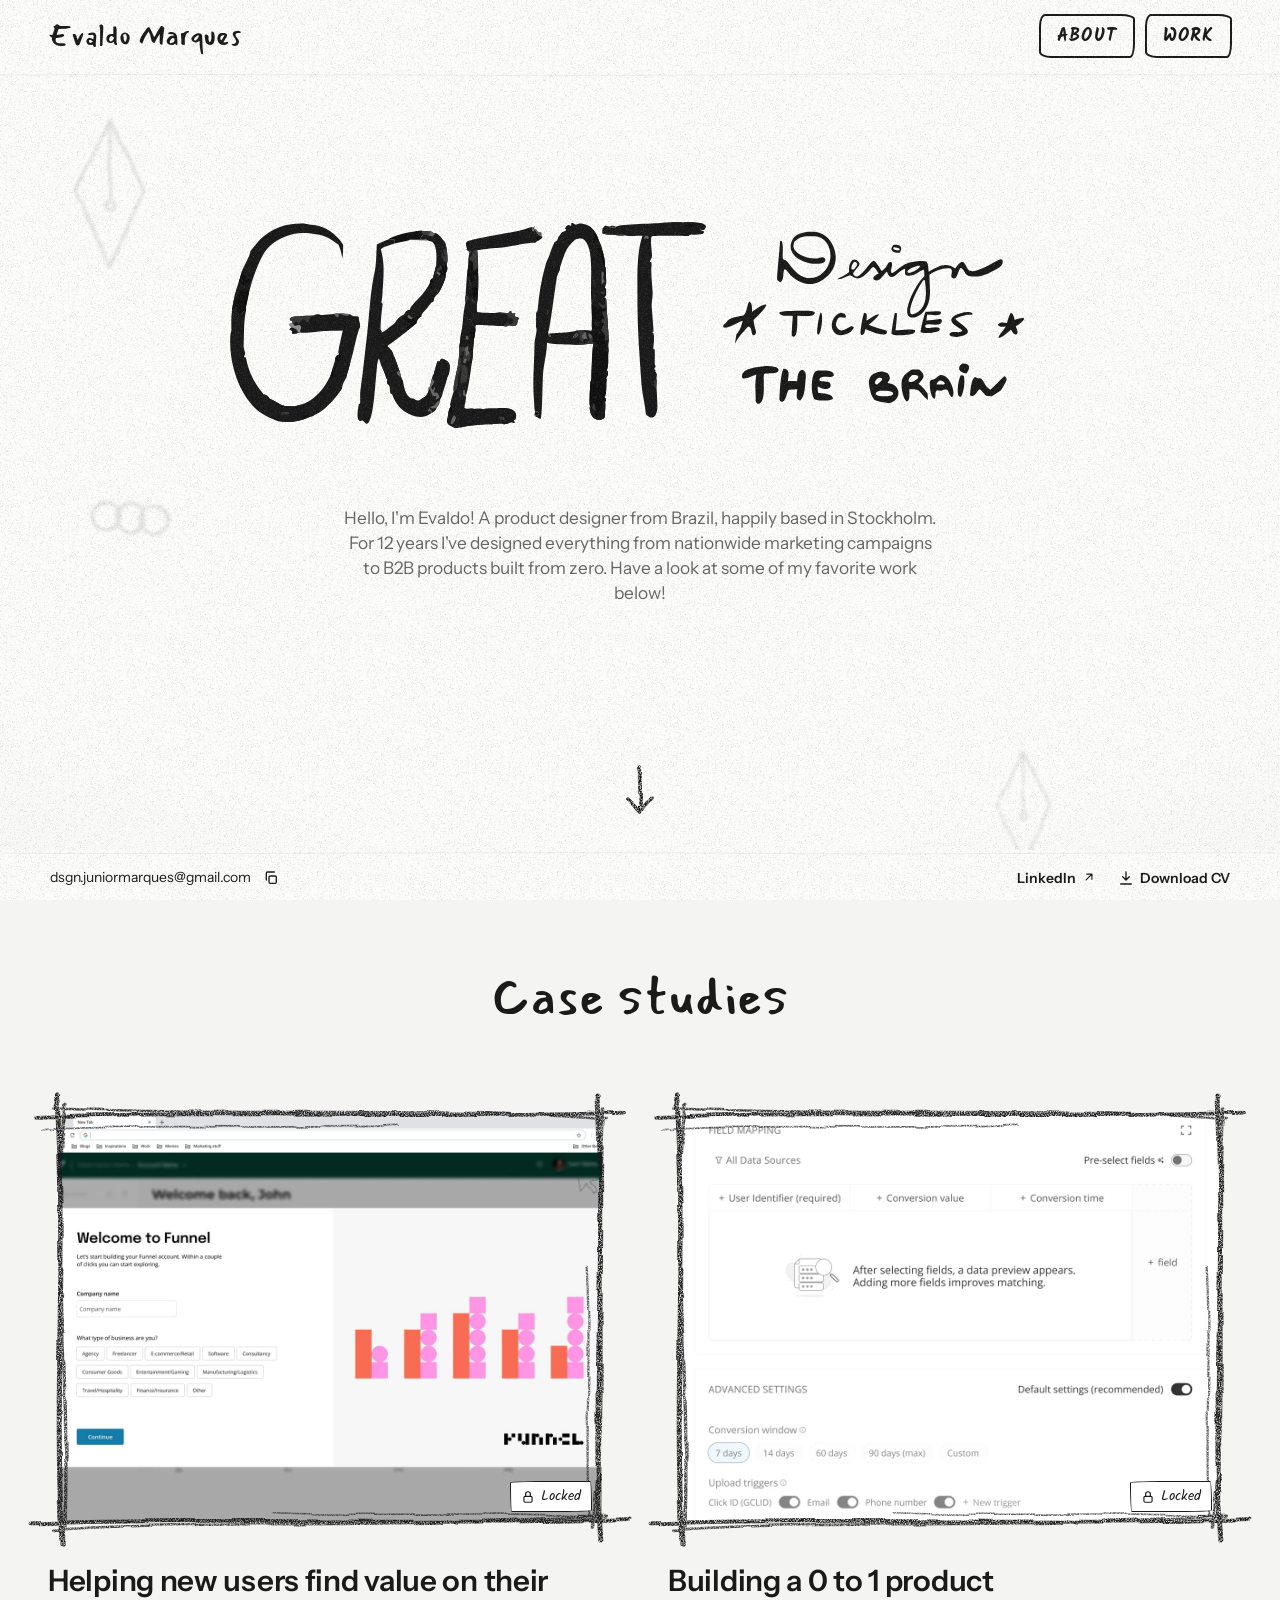
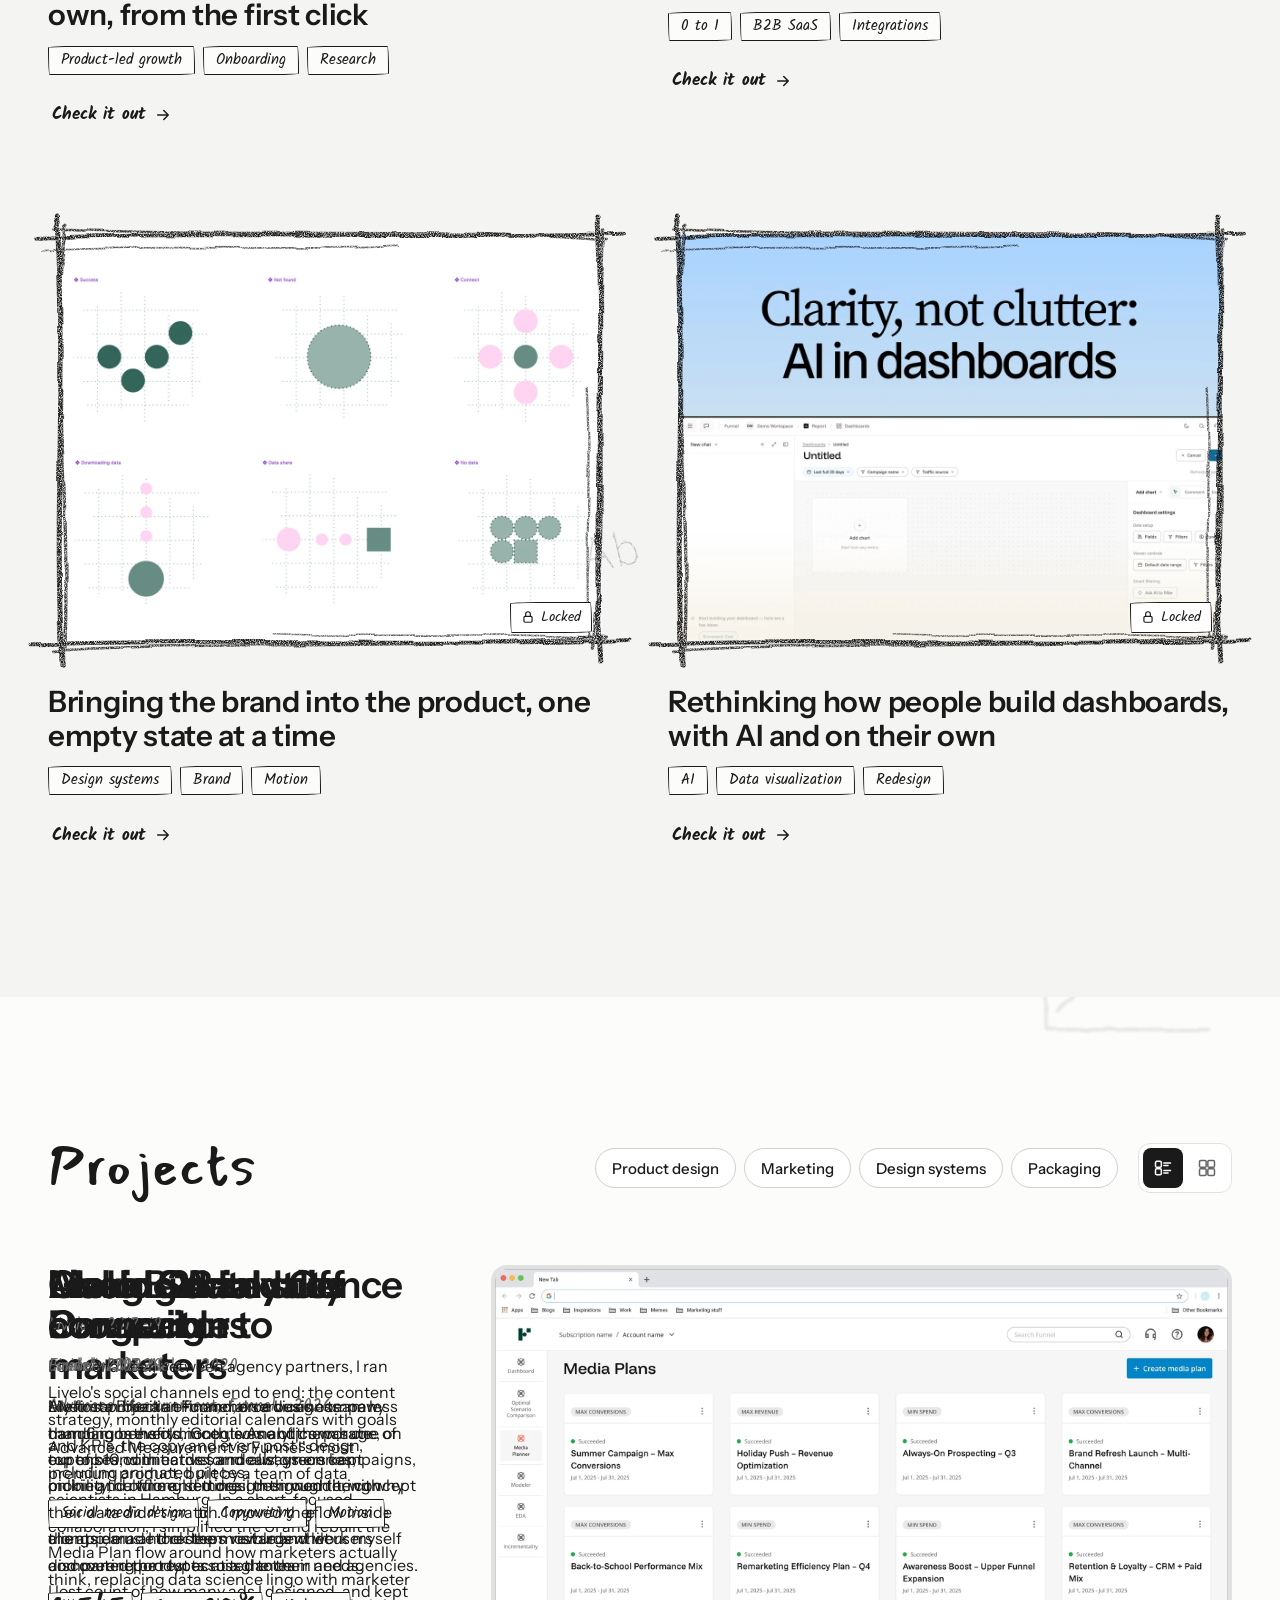
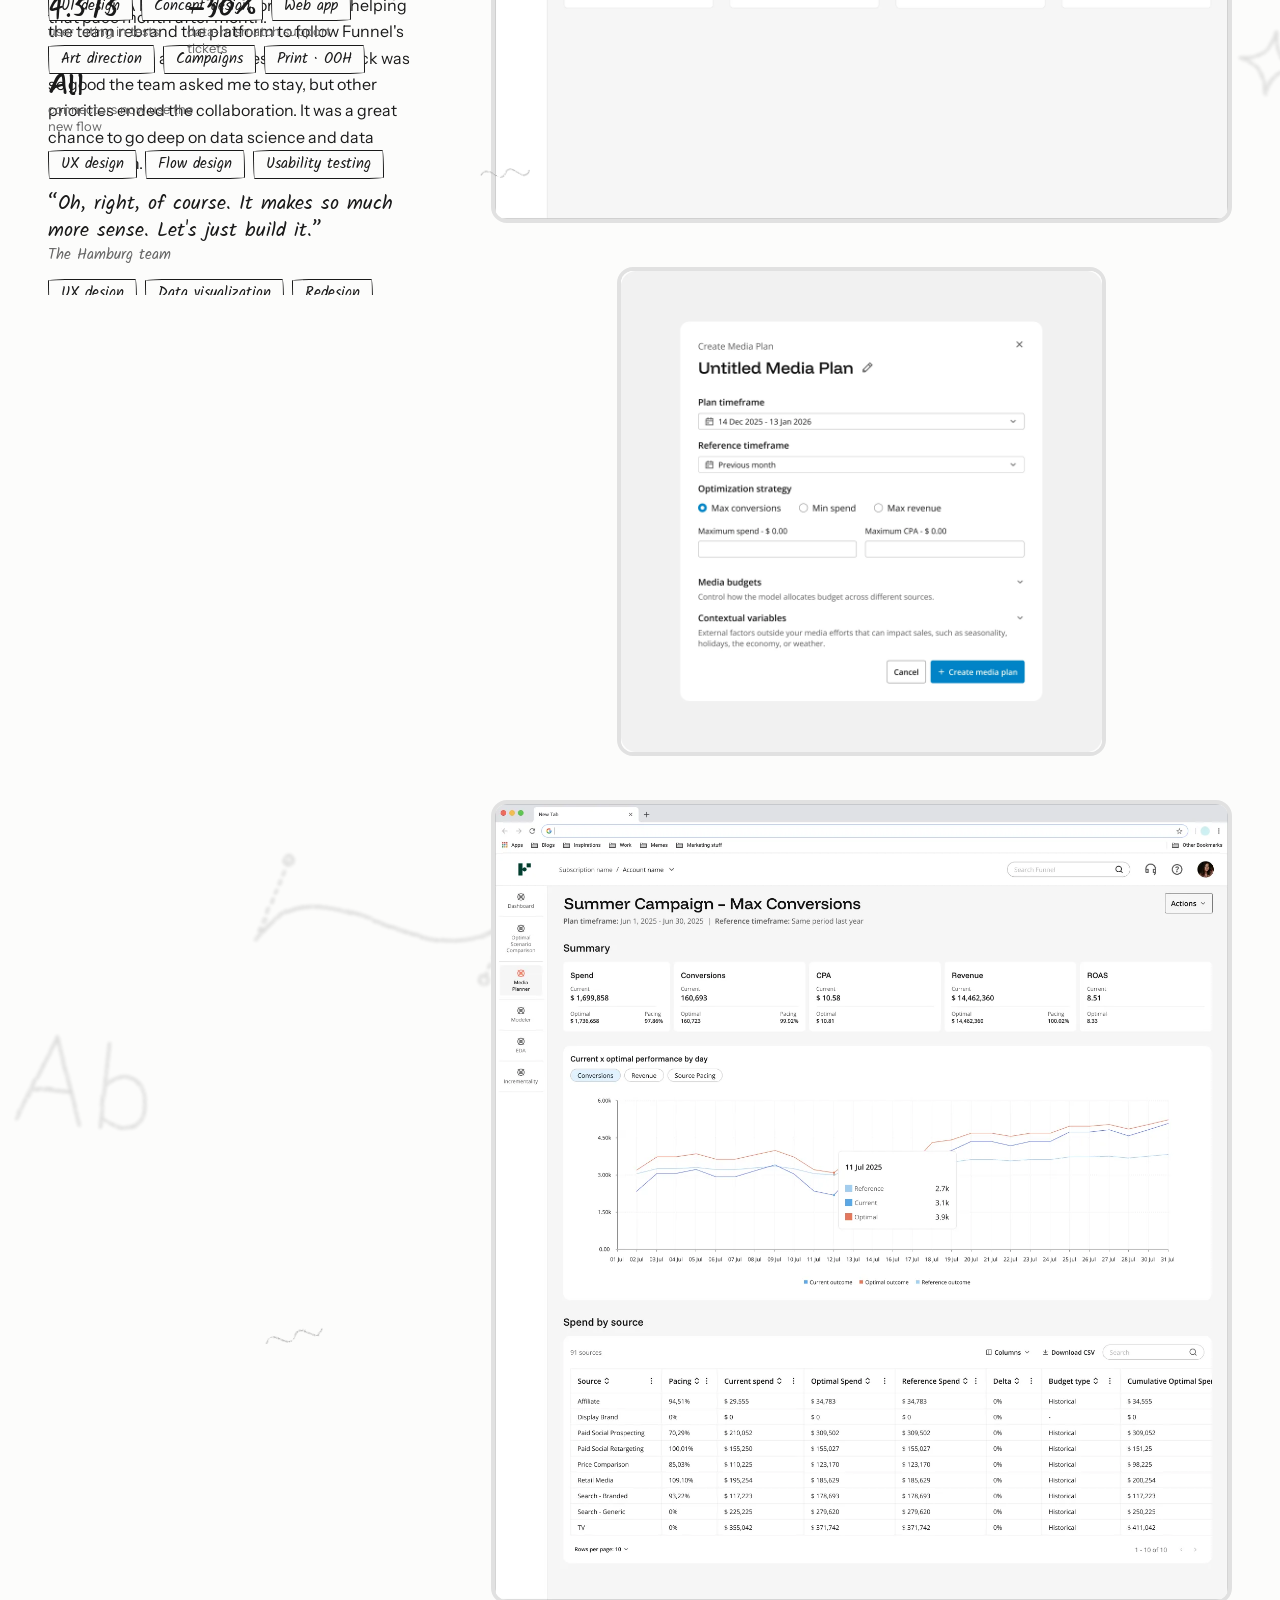
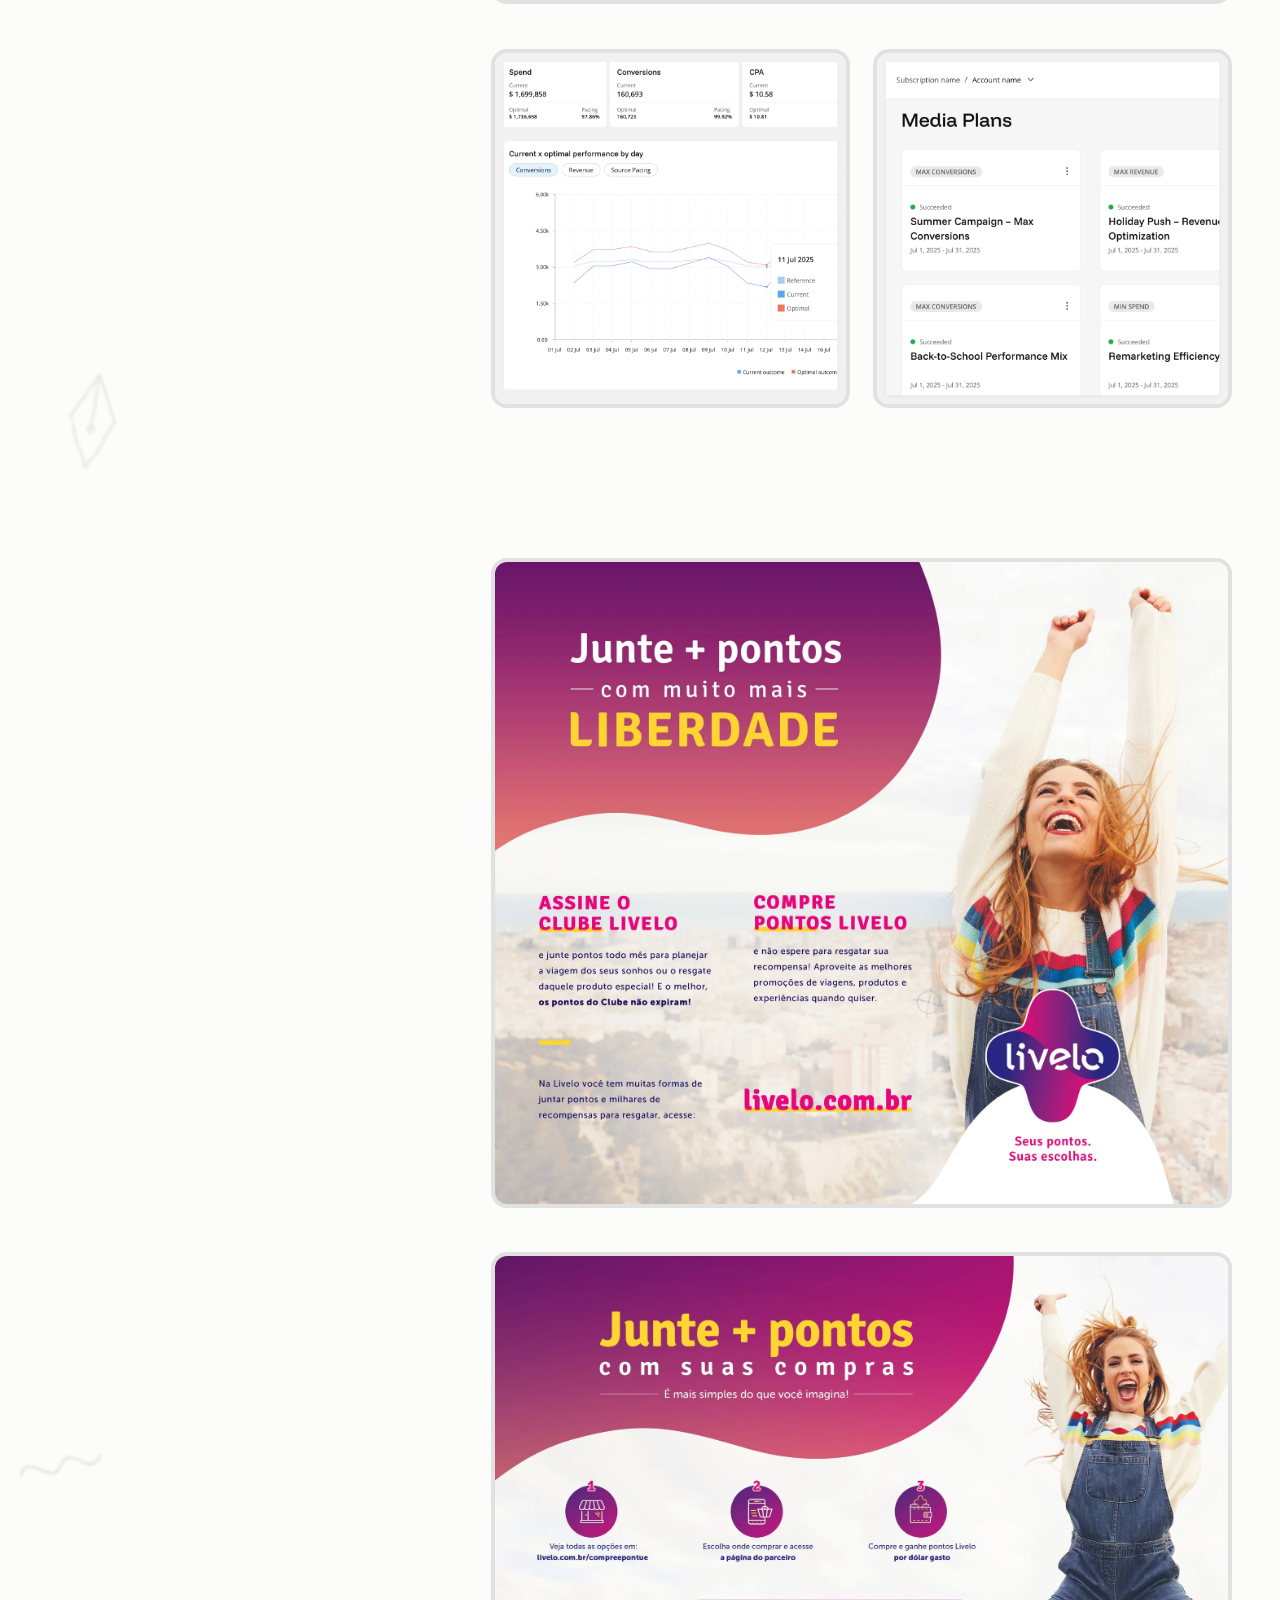
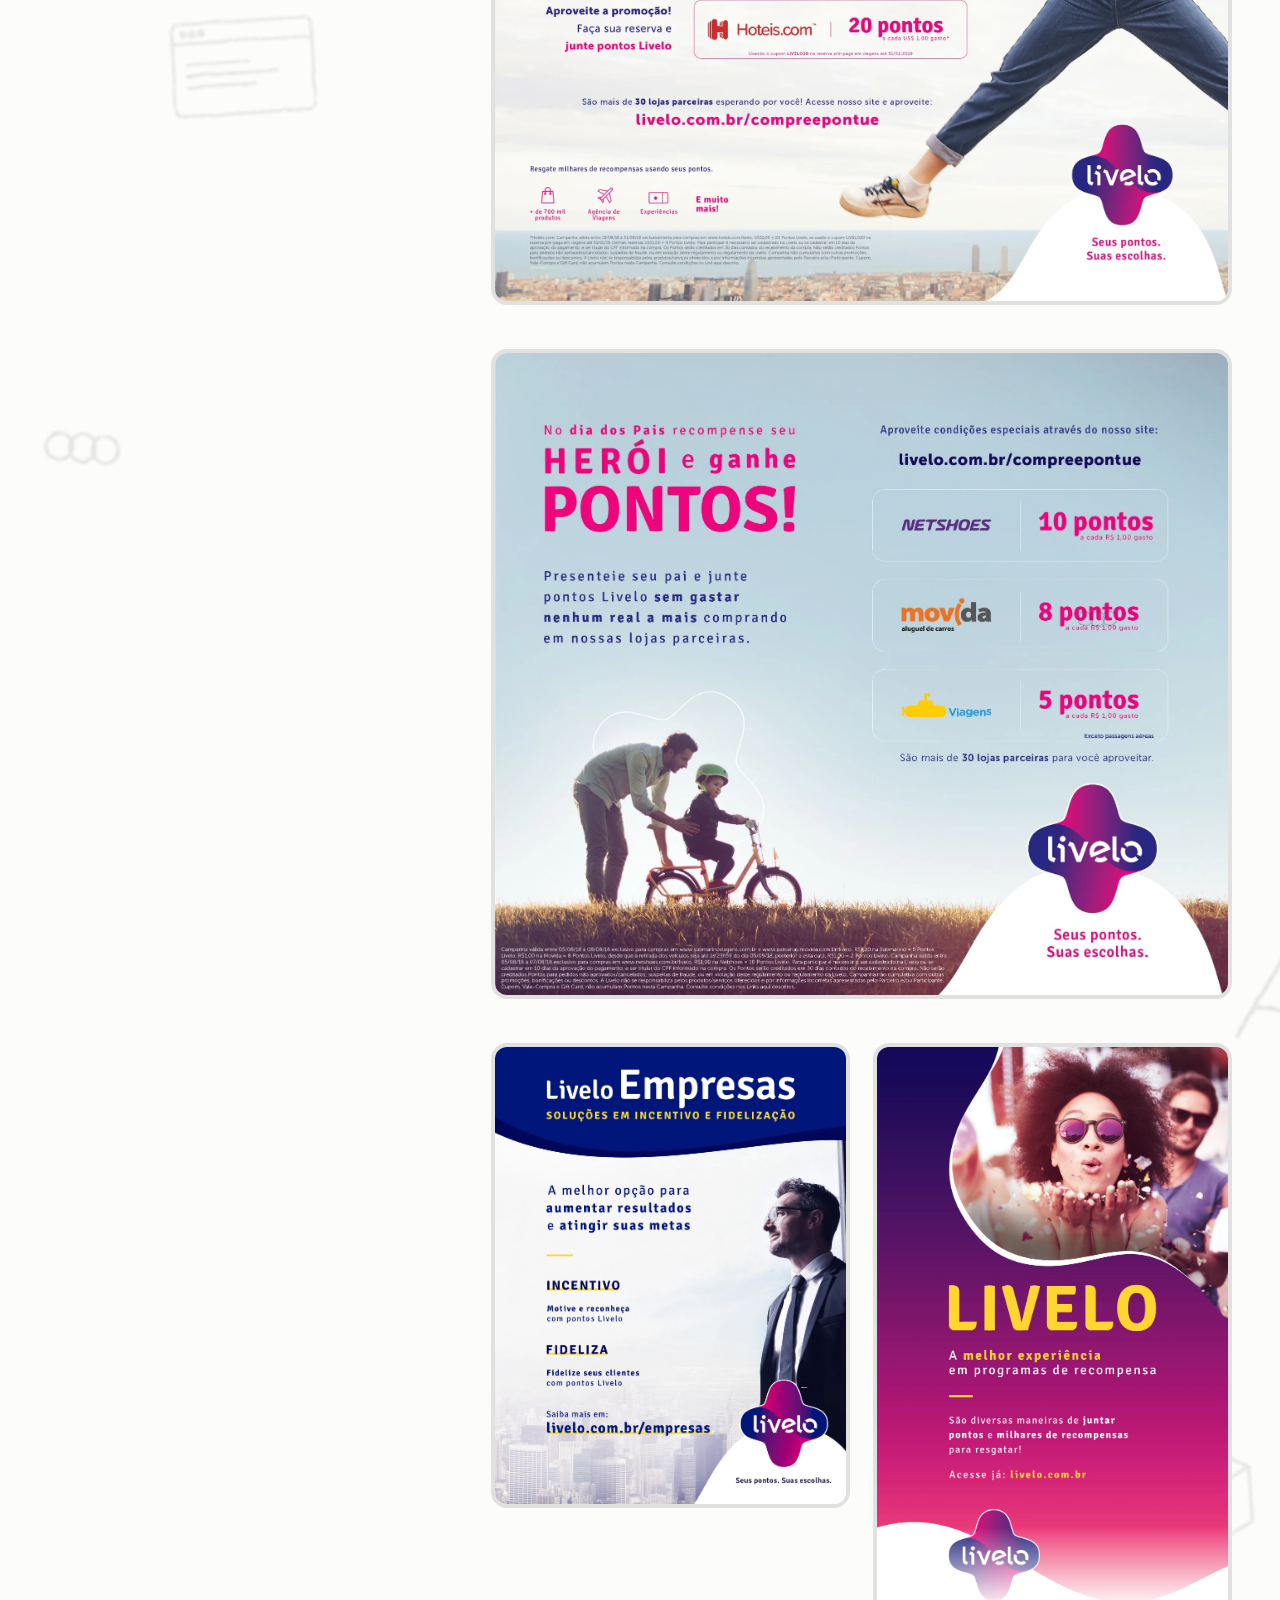
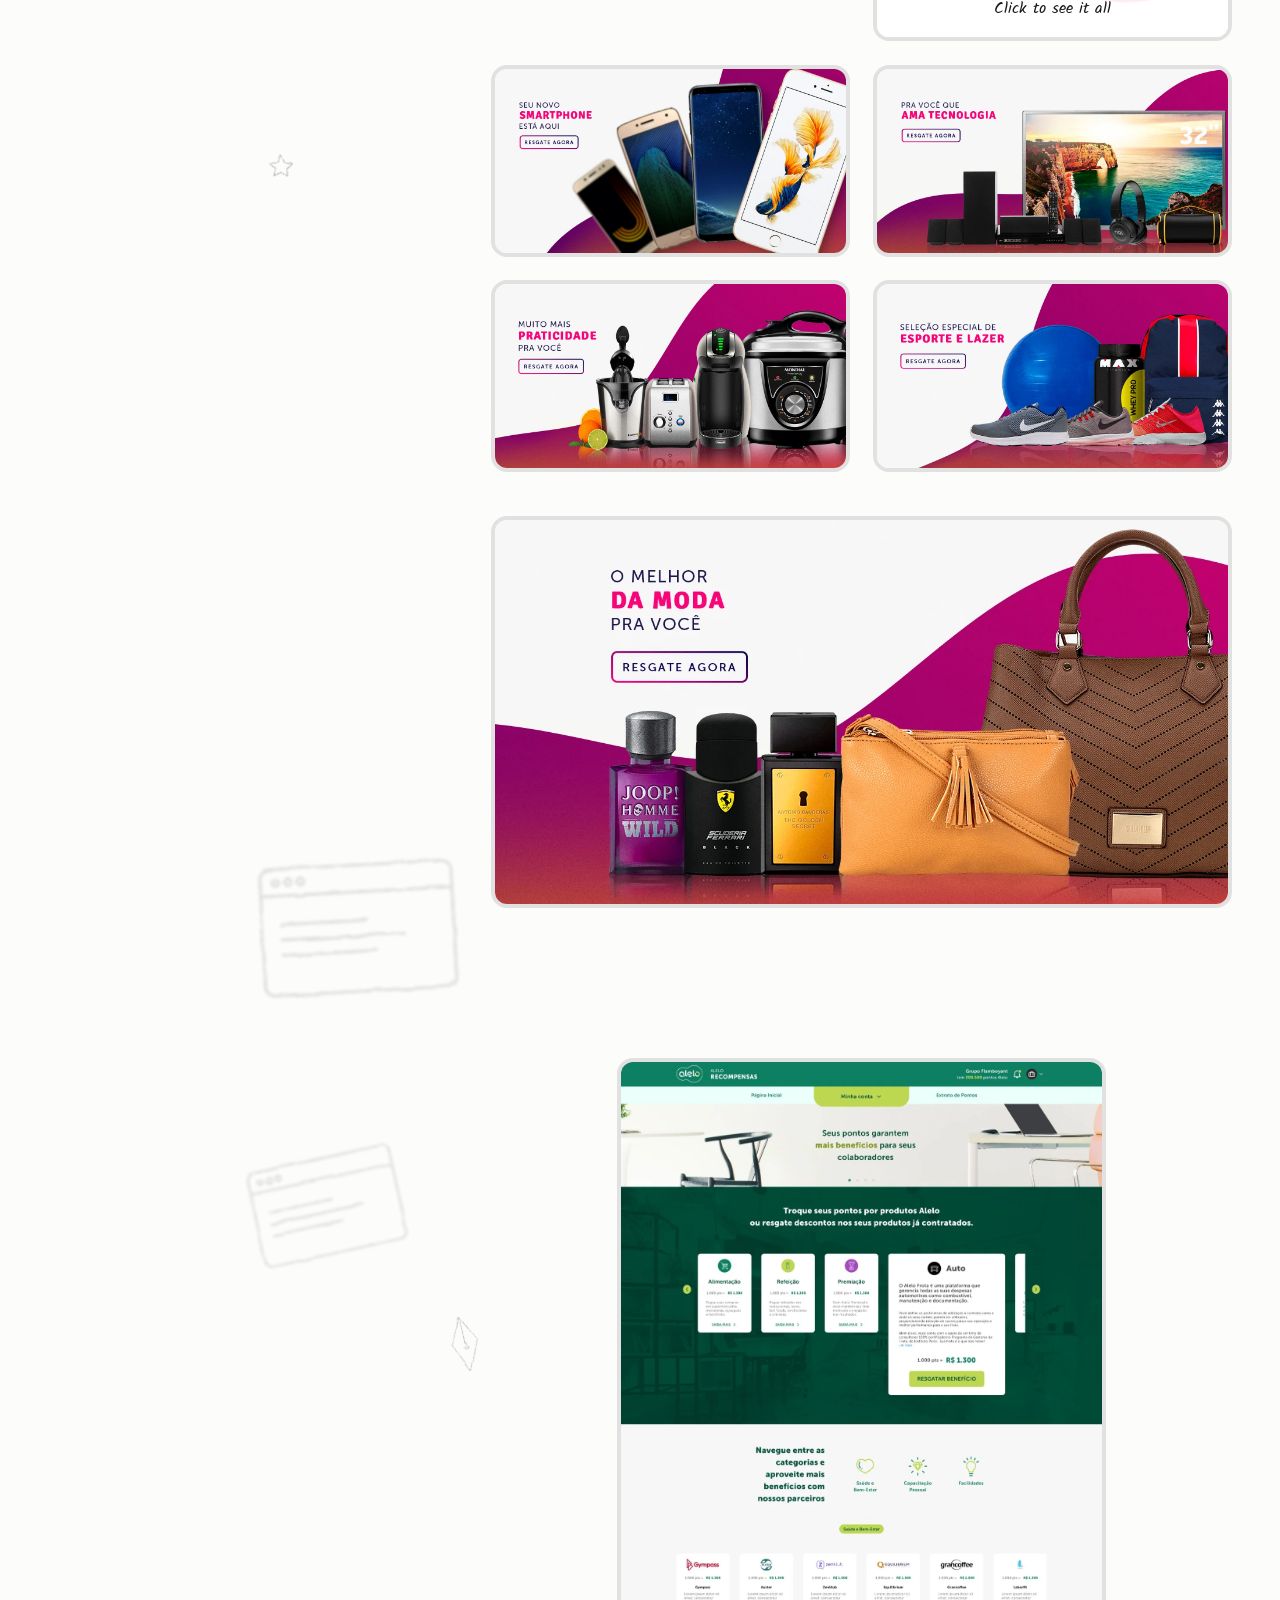
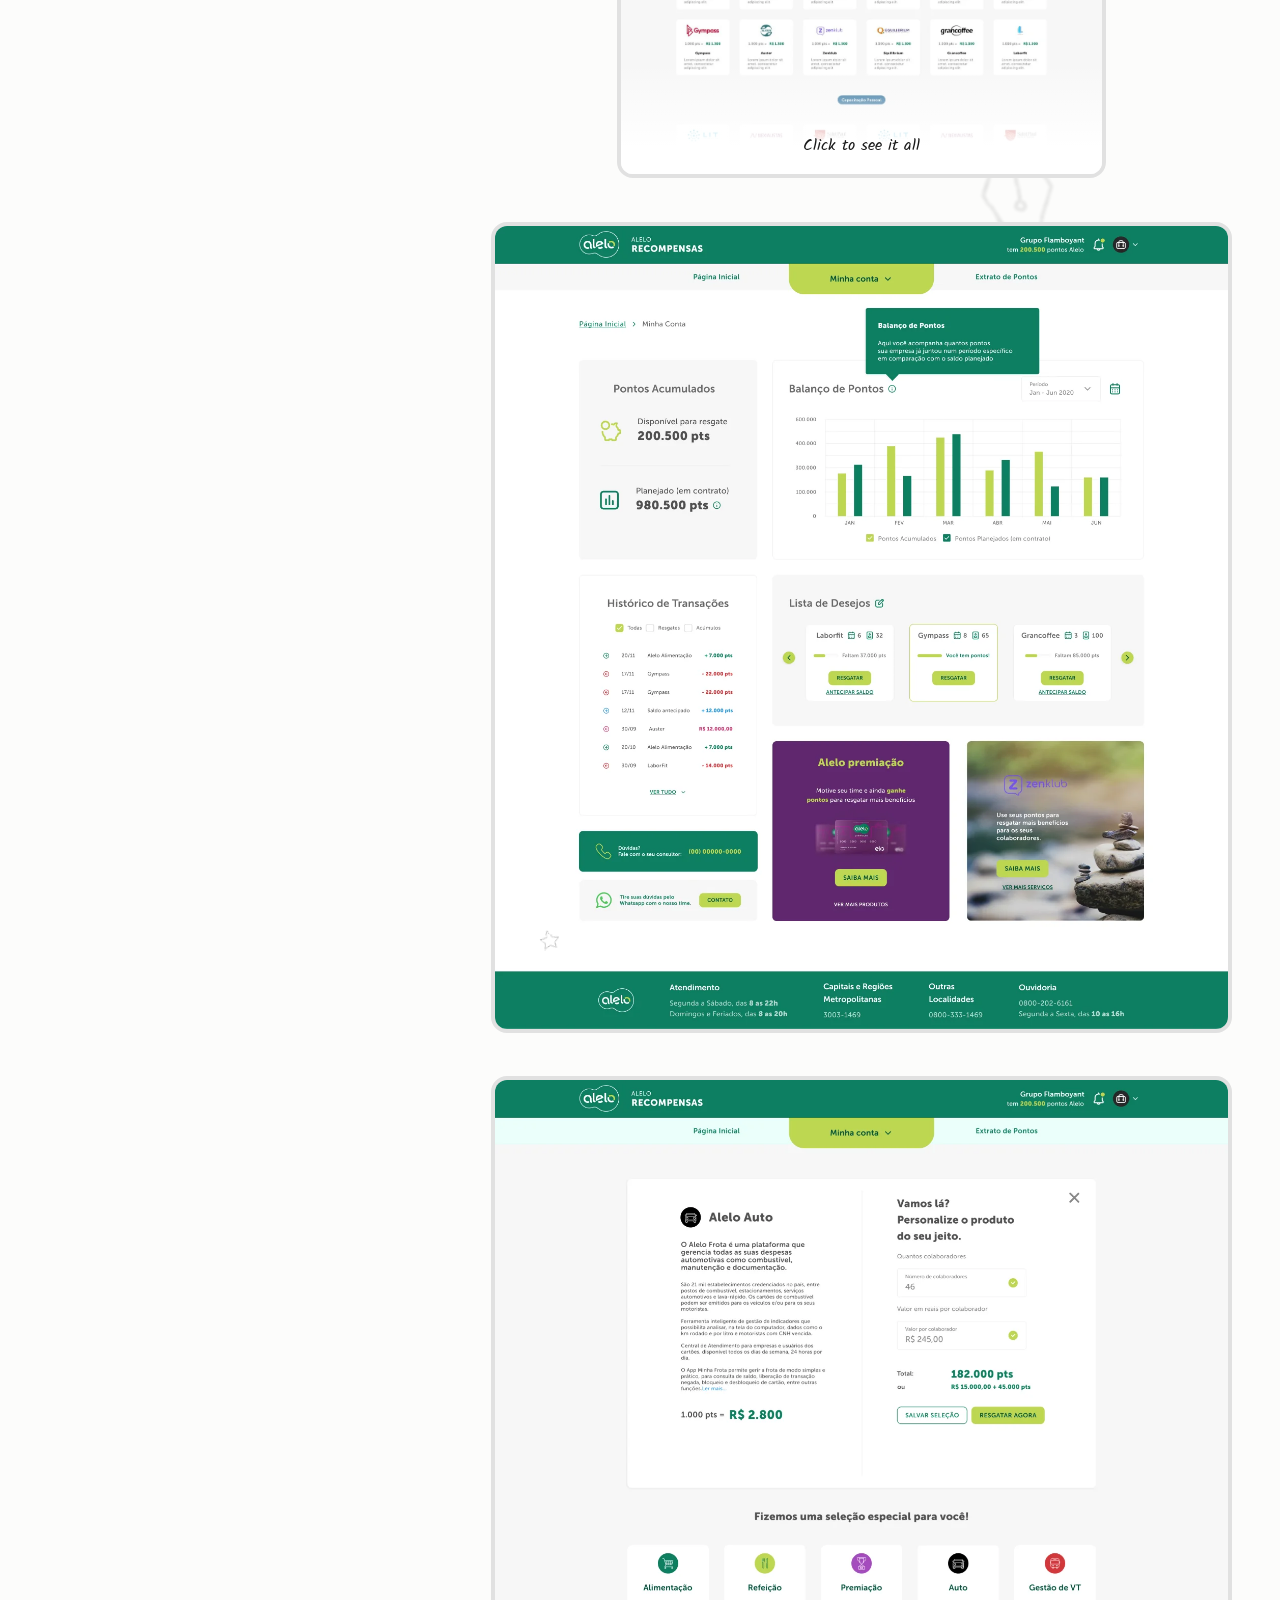
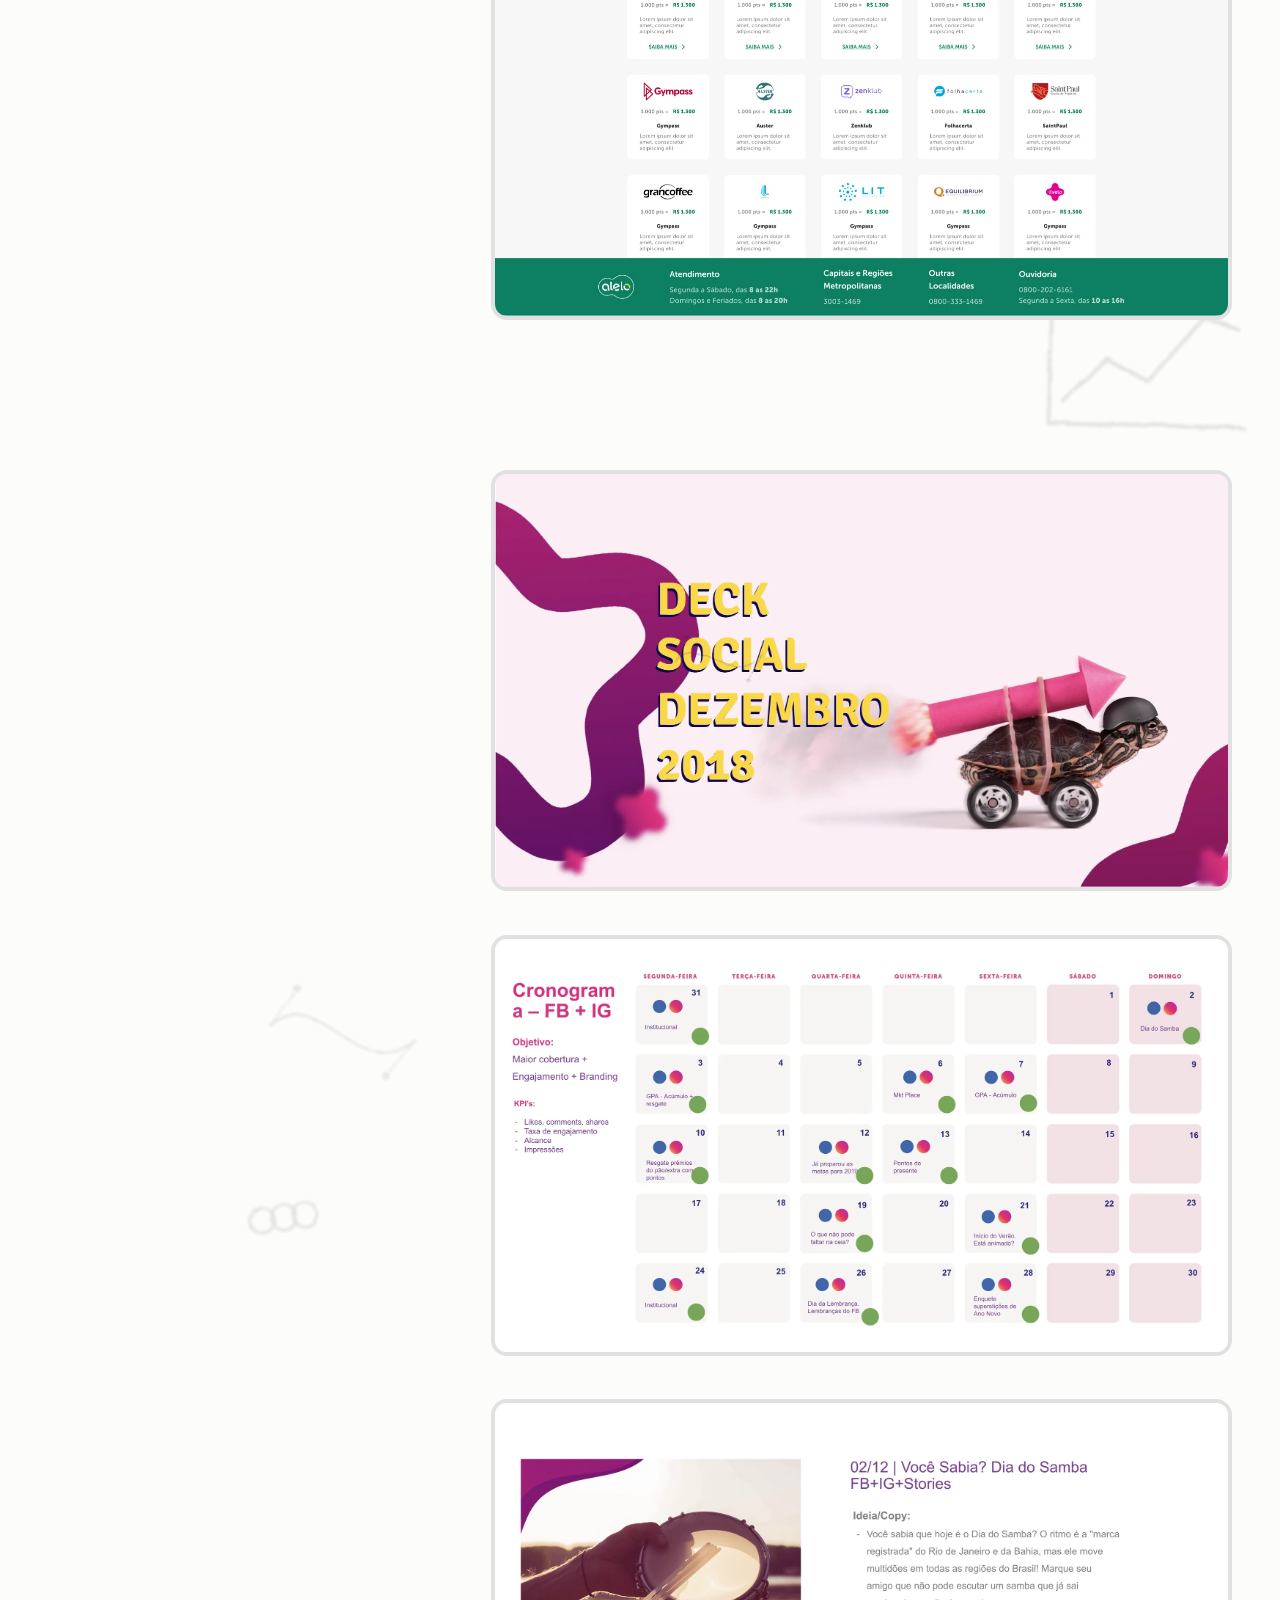
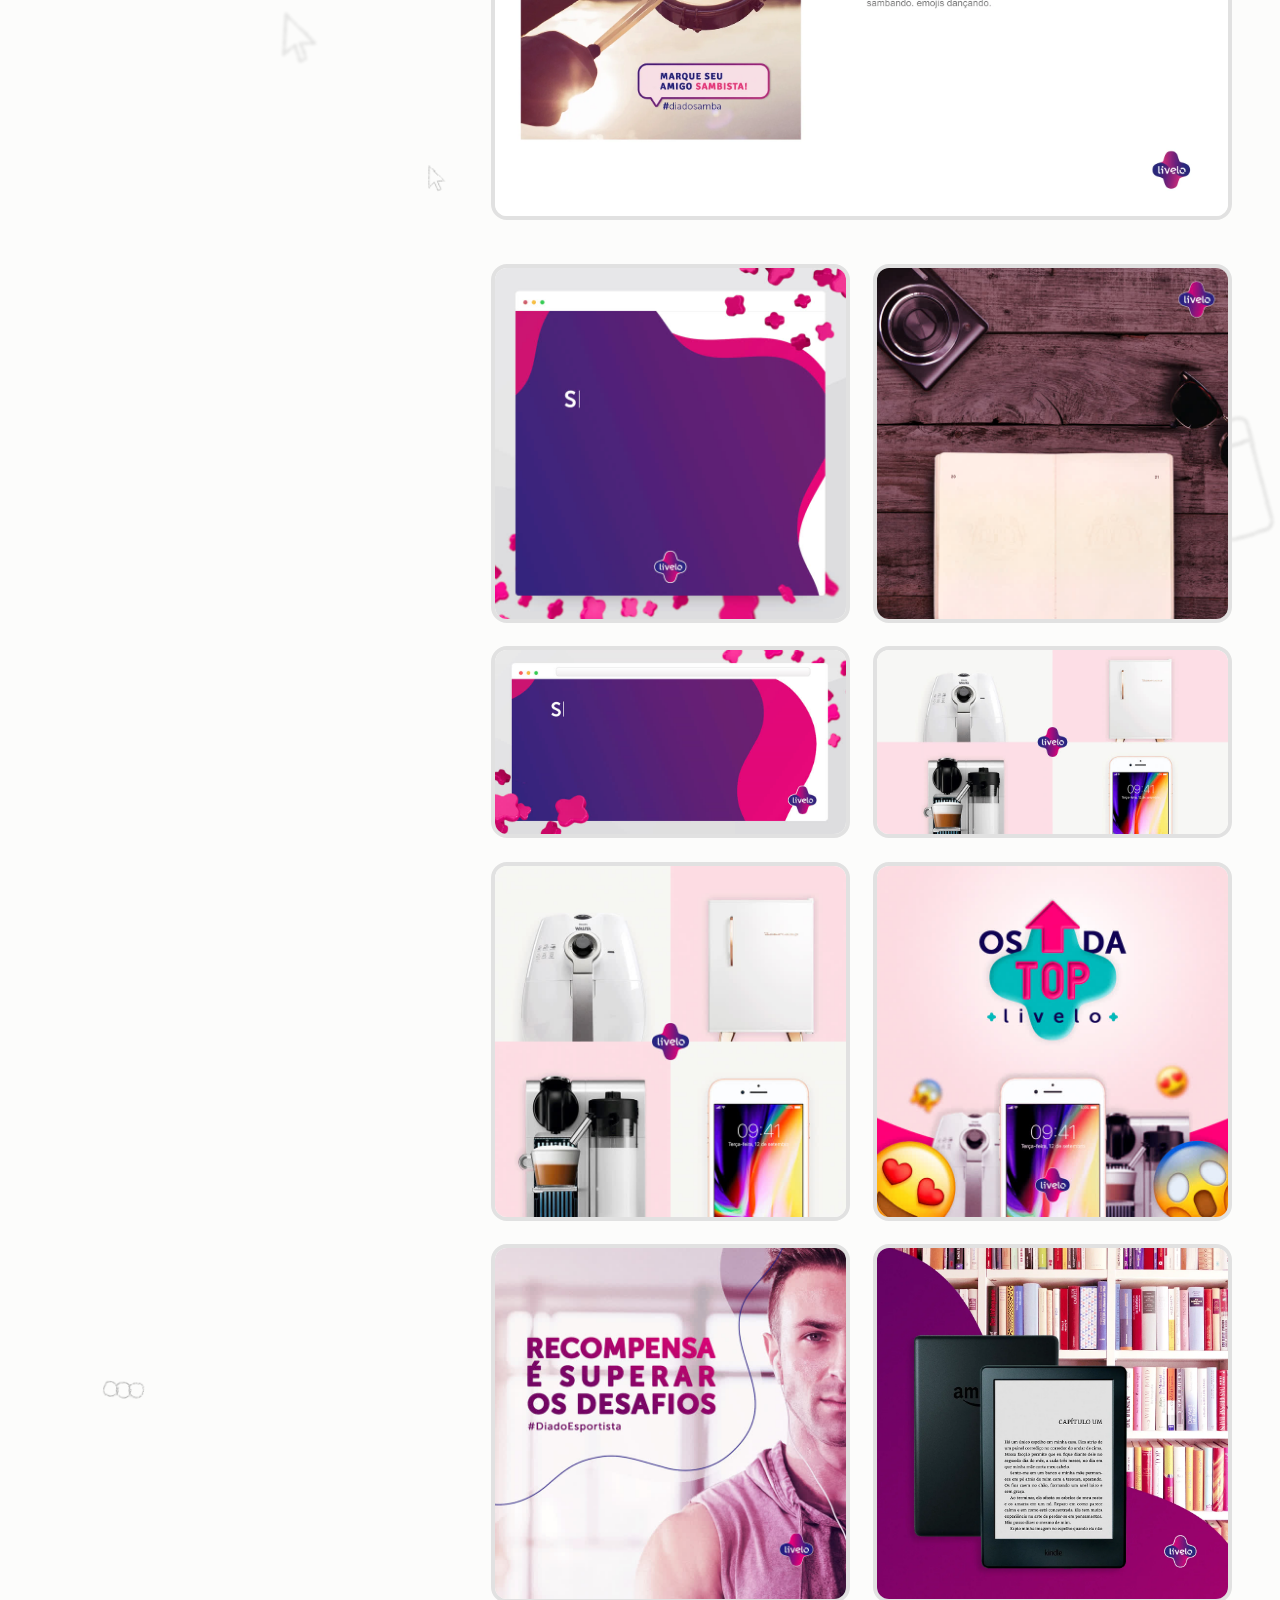
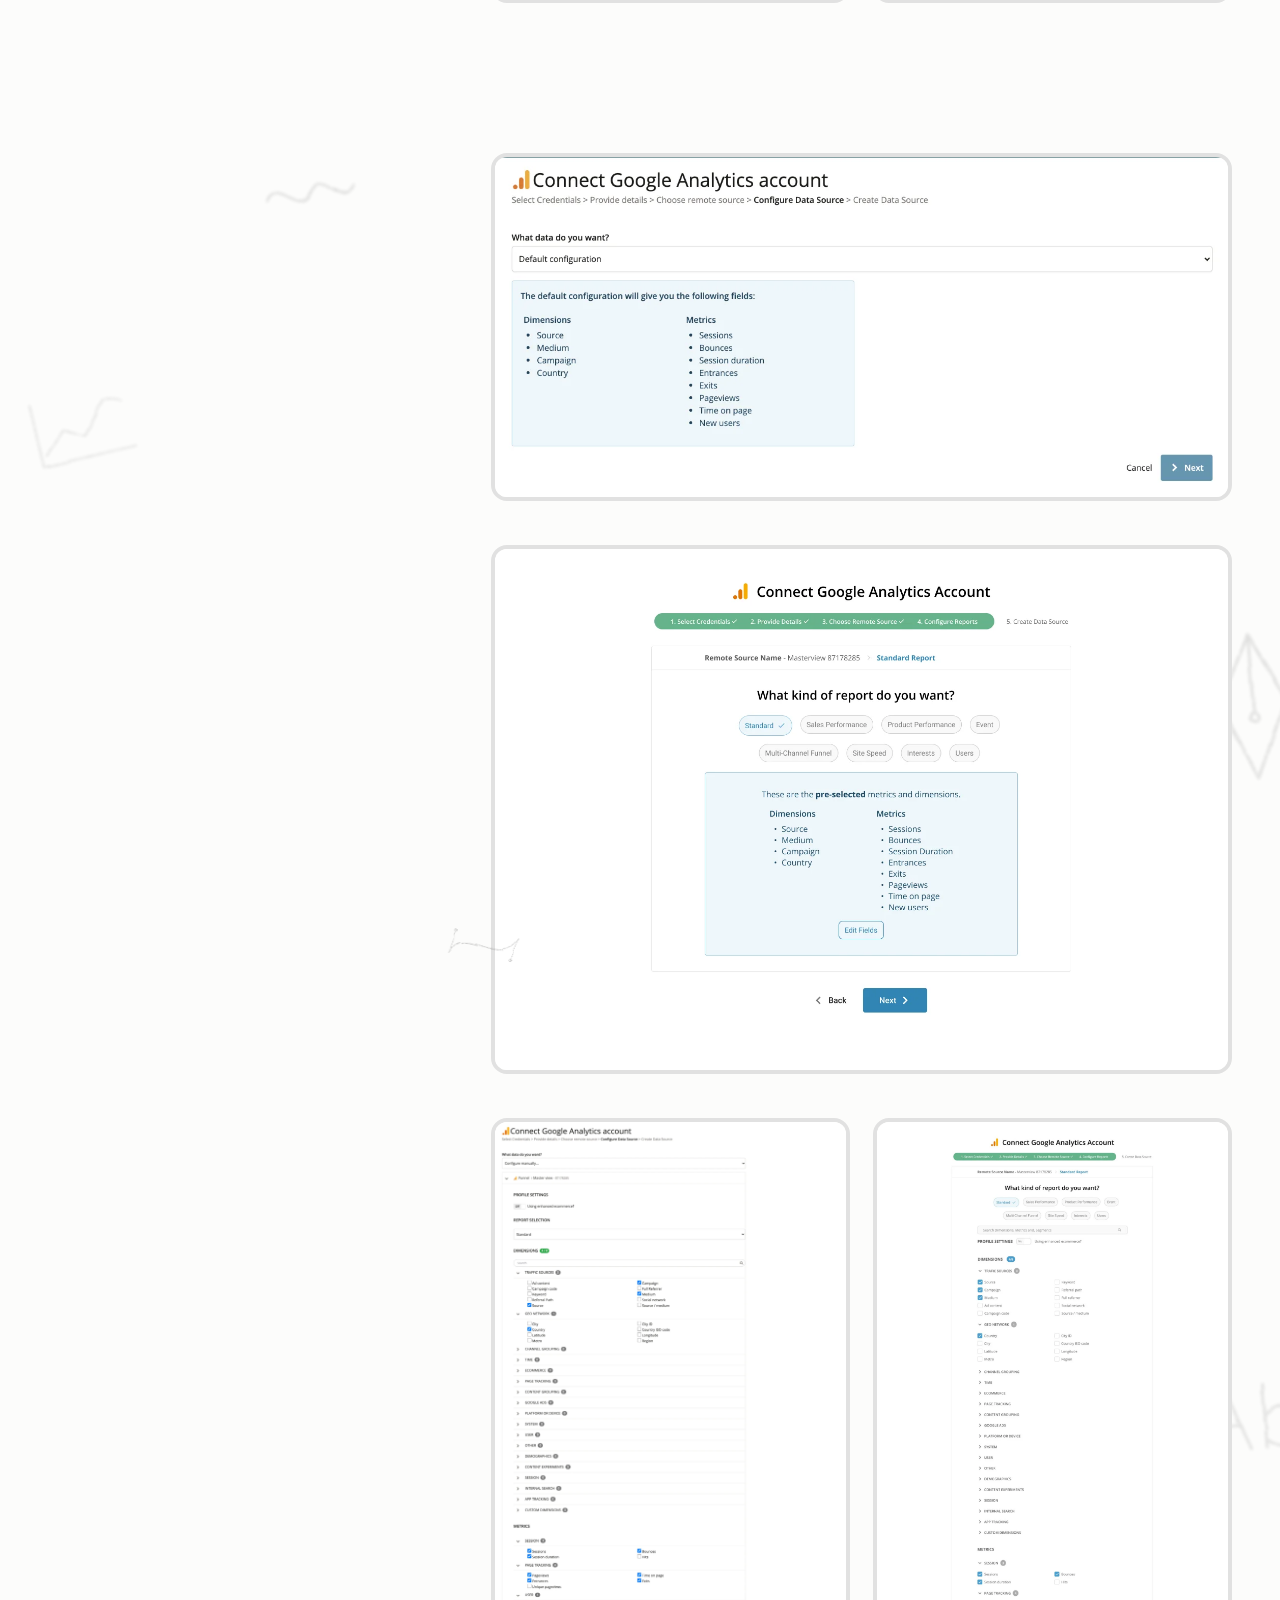
==== commit 2651b7c8: "Grid back to full width Co-Authored-By: Claude Opus 5.5 <noreply@anthropic.com> Claude-Session: http" ====
--- a/index.html
+++ b/index.html
@@ -9,11 +9,11 @@
 <link rel="preconnect" href="https://fonts.googleapis.com">
 <link rel="preconnect" href="https://fonts.gstatic.com" crossorigin>
 <link href="https://fonts.googleapis.com/css2?family=Instrument+Sans:wght@400;500;600;700&family=Kalam:wght@400;700&family=Mansalva&display=swap" rel="stylesheet">
-<link rel="stylesheet" href="assets/css/style.css?v=20261102201547">
+<link rel="stylesheet" href="assets/css/style.css?v=20261102201732">
 </head>
 <body data-page="home">
 <main id="main"></main>
-<script src="assets/js/content.js?v=20261102201547"></script>
-<script src="assets/js/site.js?v=20261102201547"></script>
+<script src="assets/js/content.js?v=20261102201732"></script>
+<script src="assets/js/site.js?v=20261102201732"></script>
 </body>
 </html>
--- a/assets/css/style.css
+++ b/assets/css/style.css
@@ -490,5 +490,4 @@
 .pbar::after{content:'';position:absolute;left:-100vmax;right:-100vmax;bottom:0;height:1px;background:#E6E6E4;opacity:0;transition:opacity .2s}
 .pbar.stuck::after{opacity:1}
 html,body{overflow-x:clip}
-.projects{overflow-x:clip;overflow-y:visible}
 .pbar::after{left:calc(50% - 50vw);right:calc(50% - 50vw)}
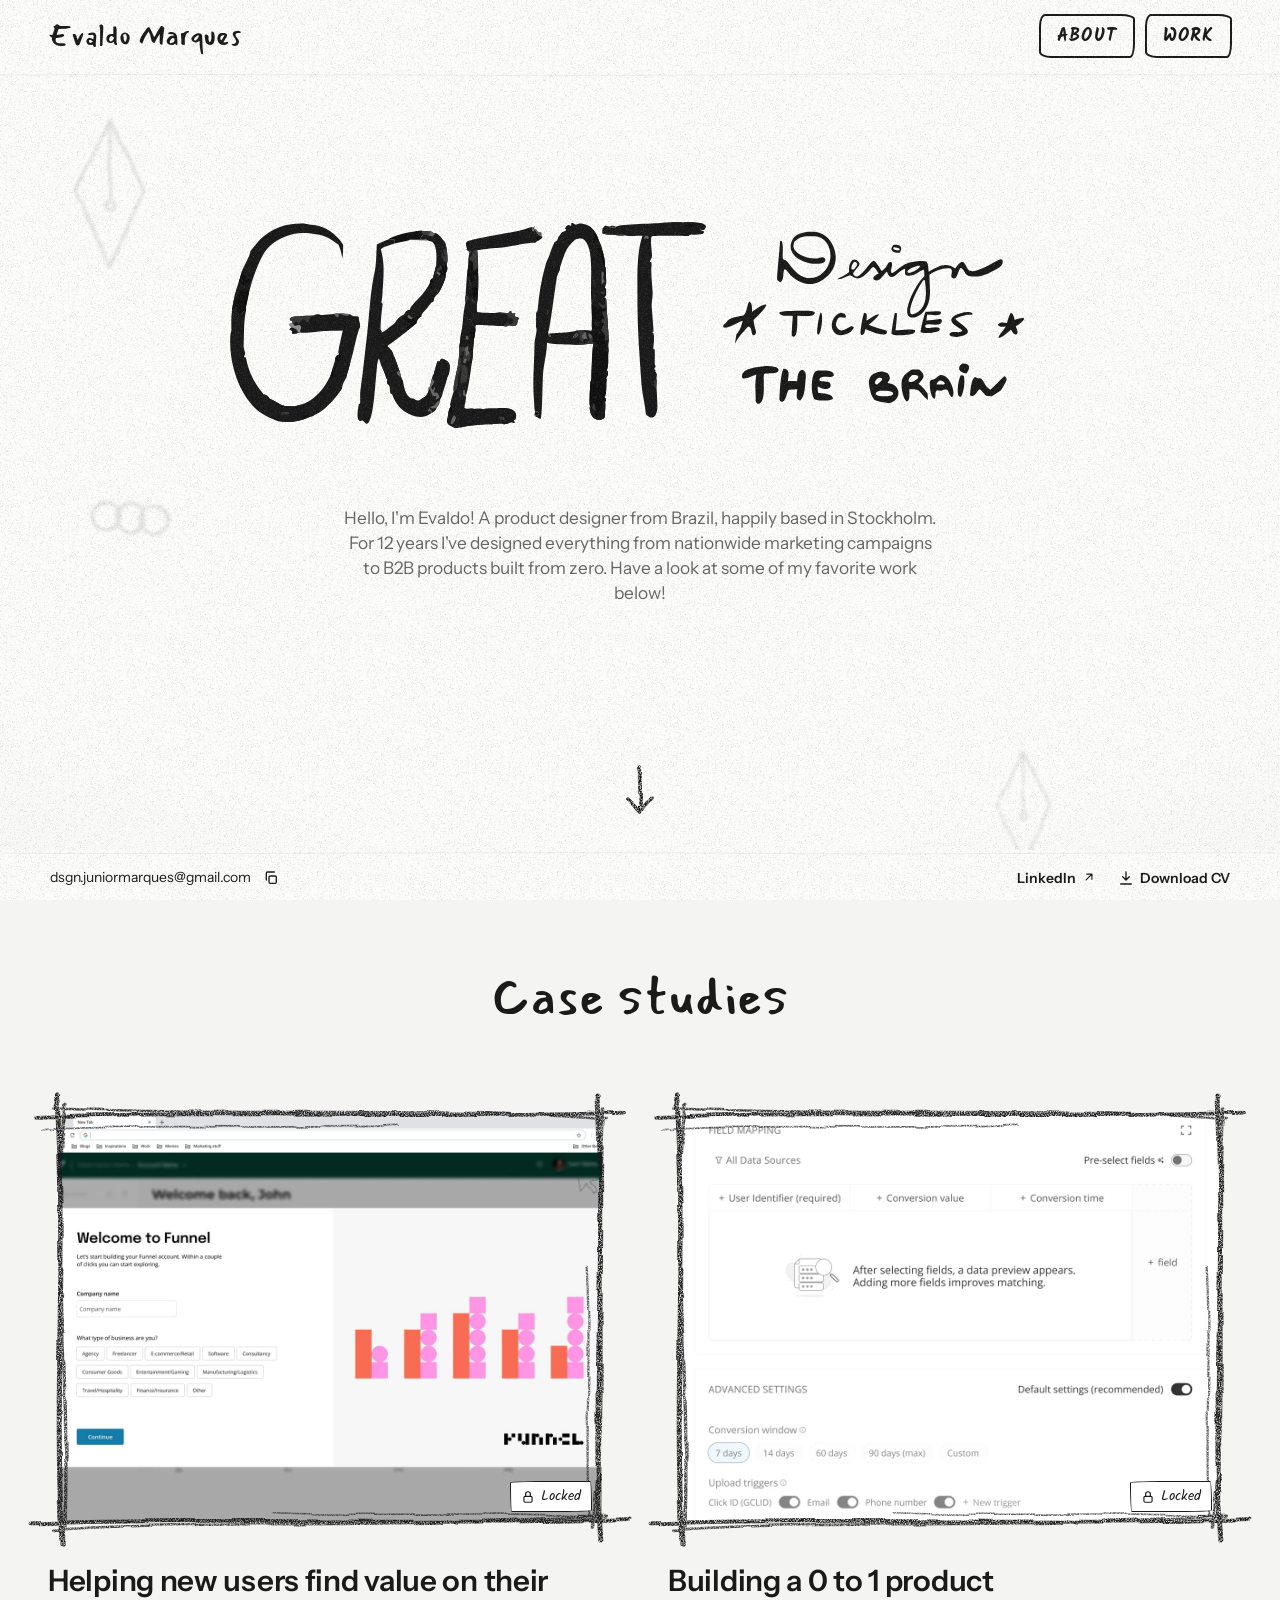
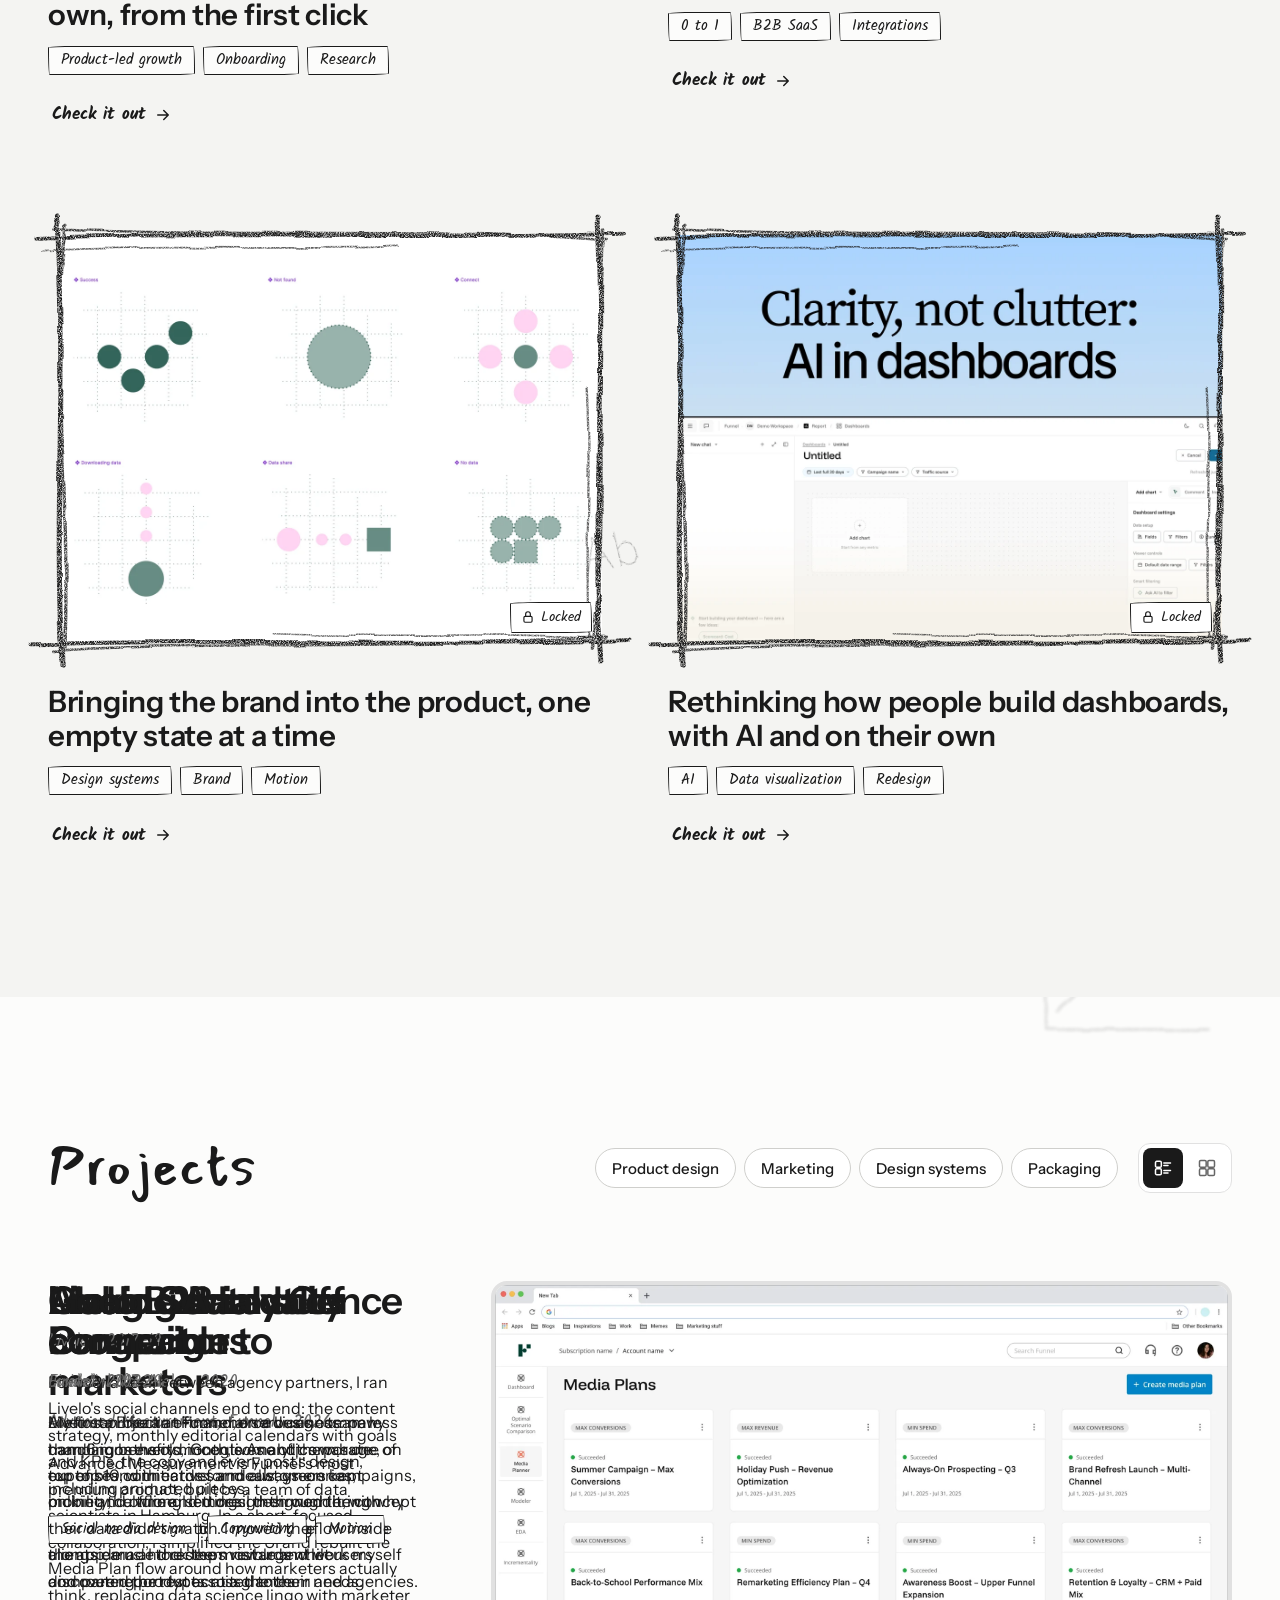
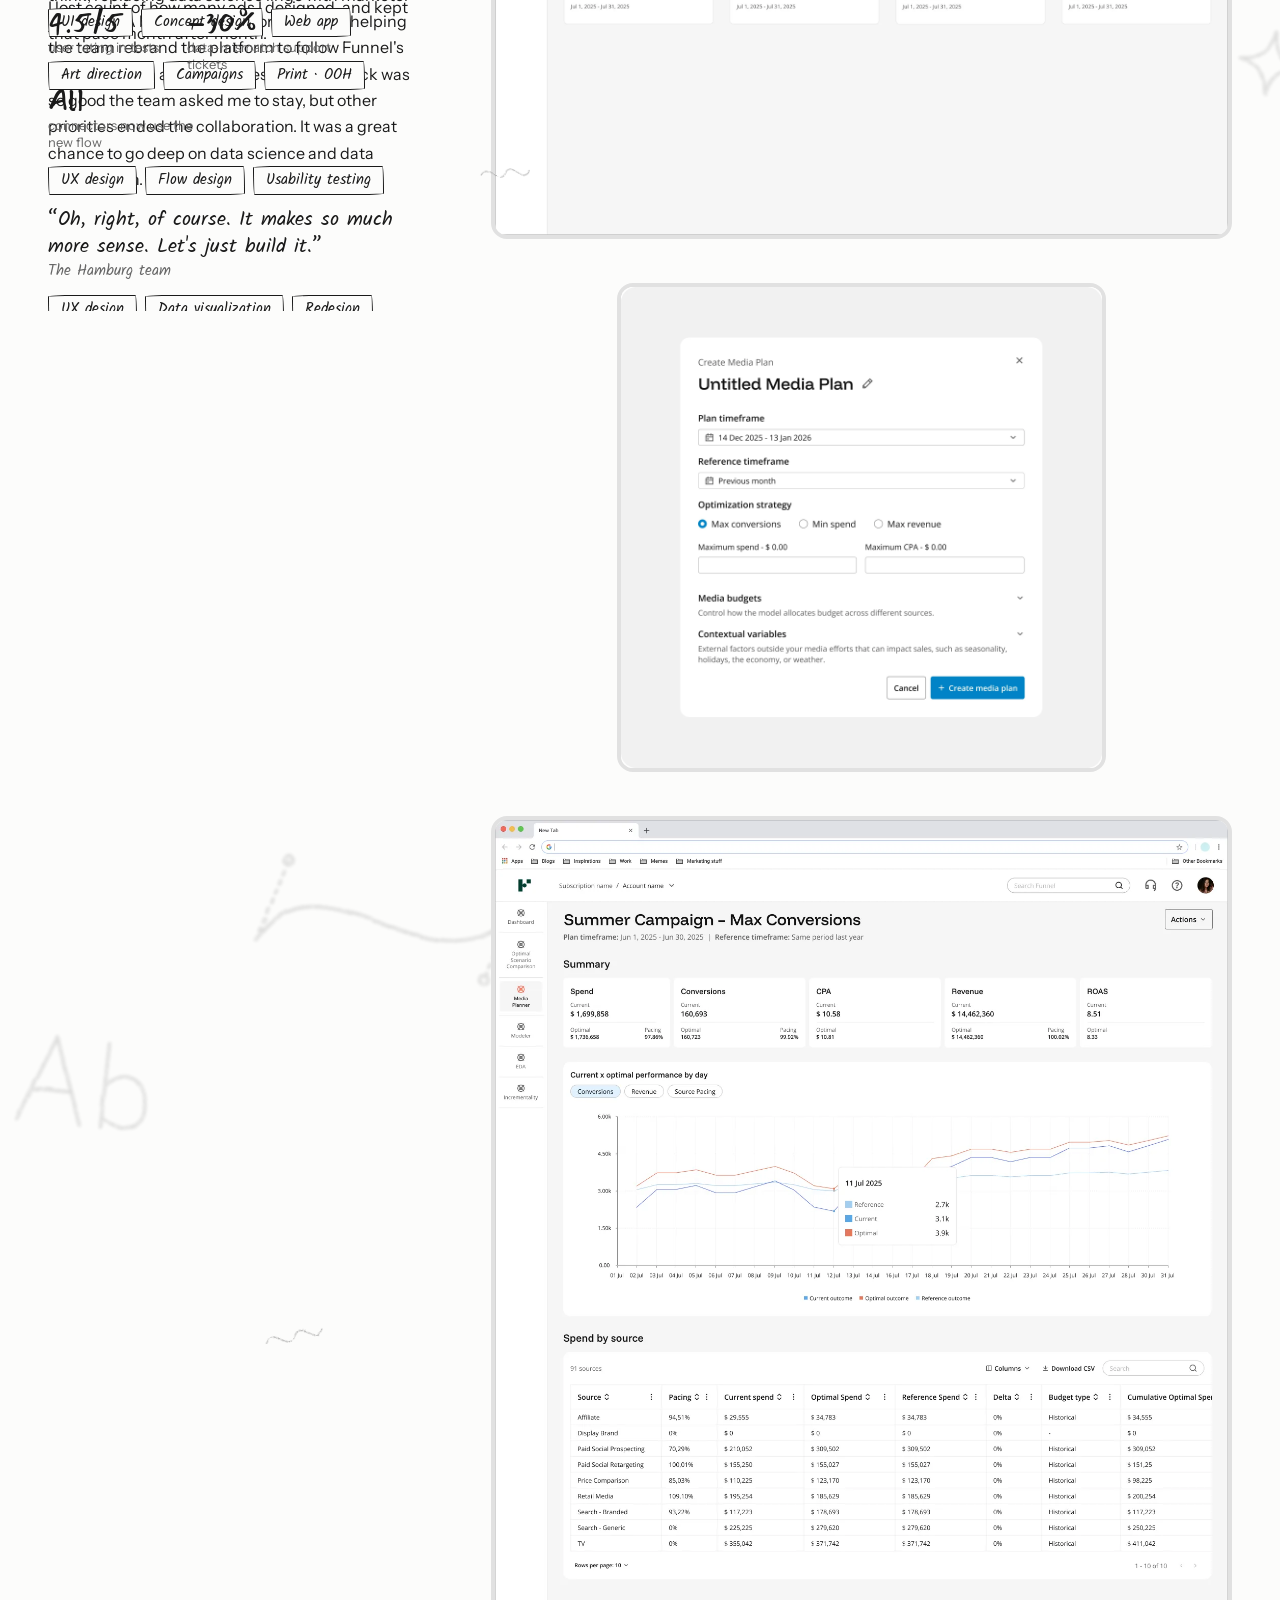
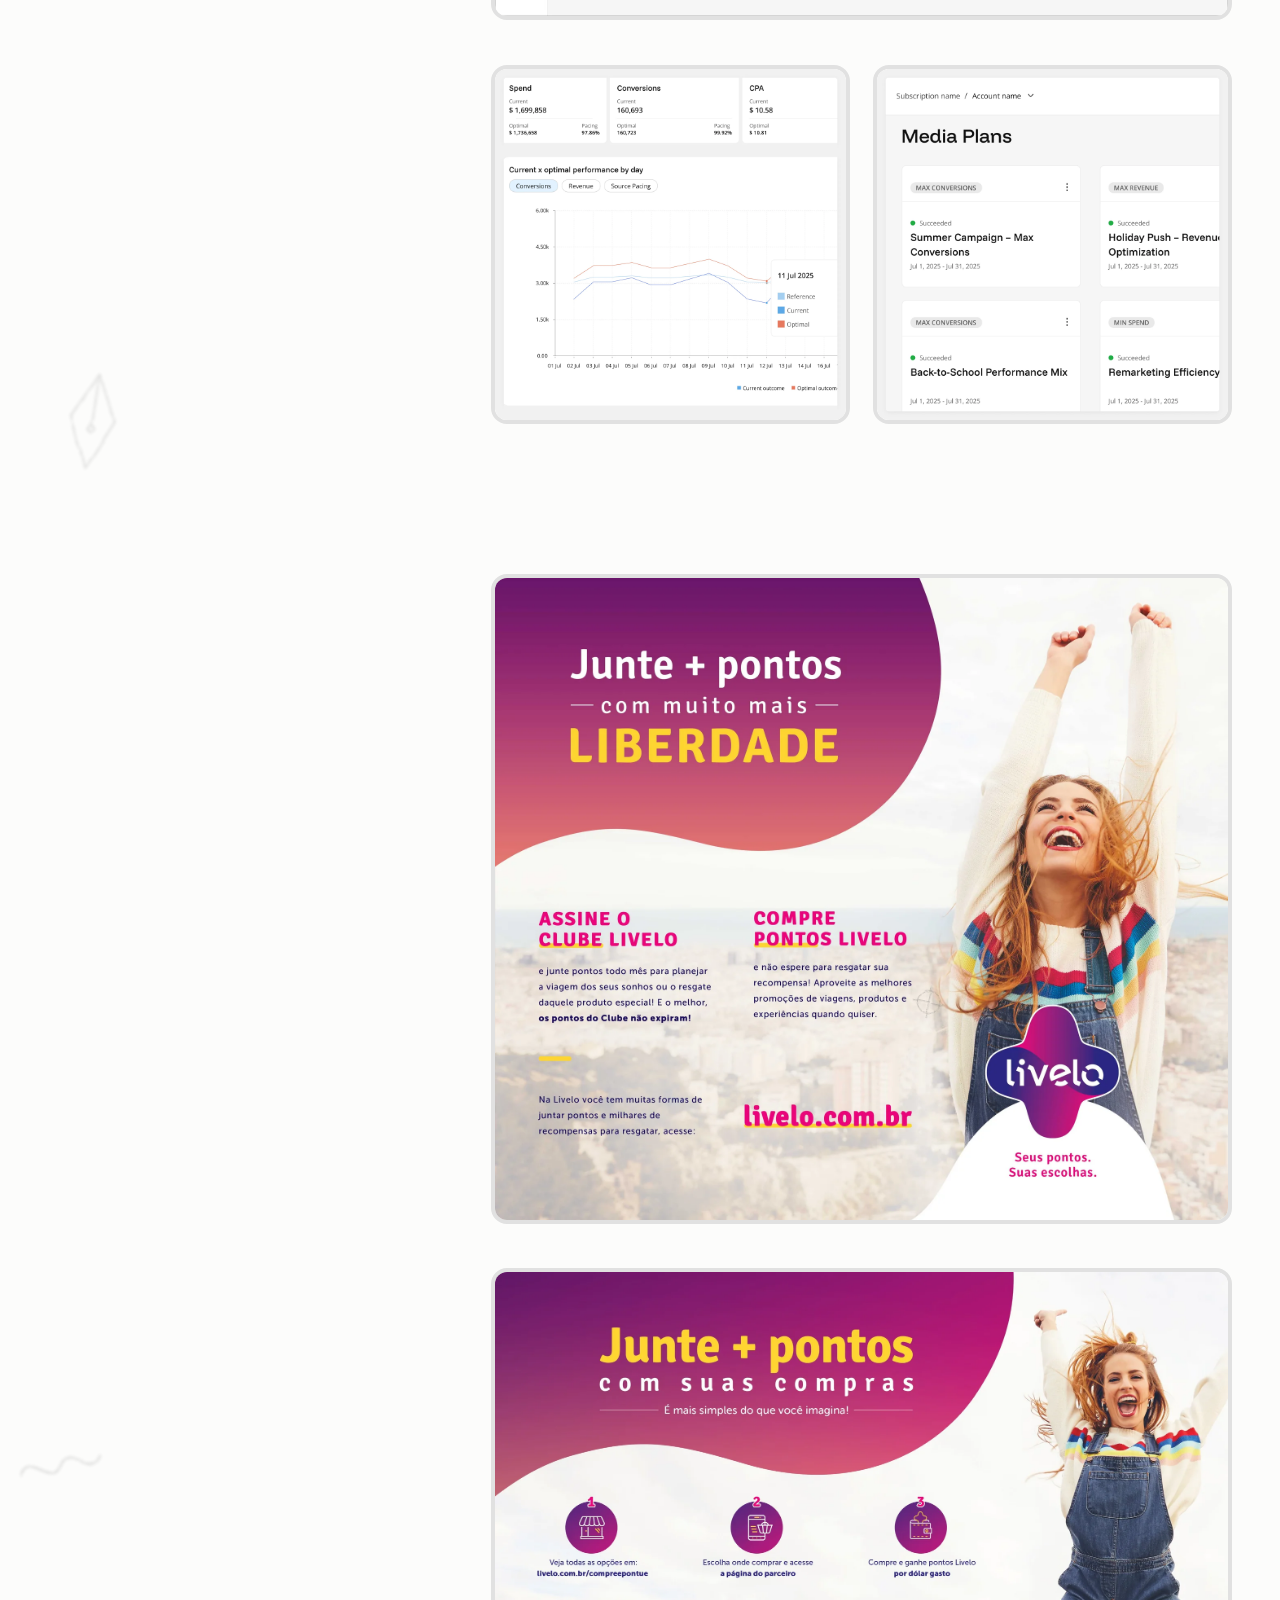
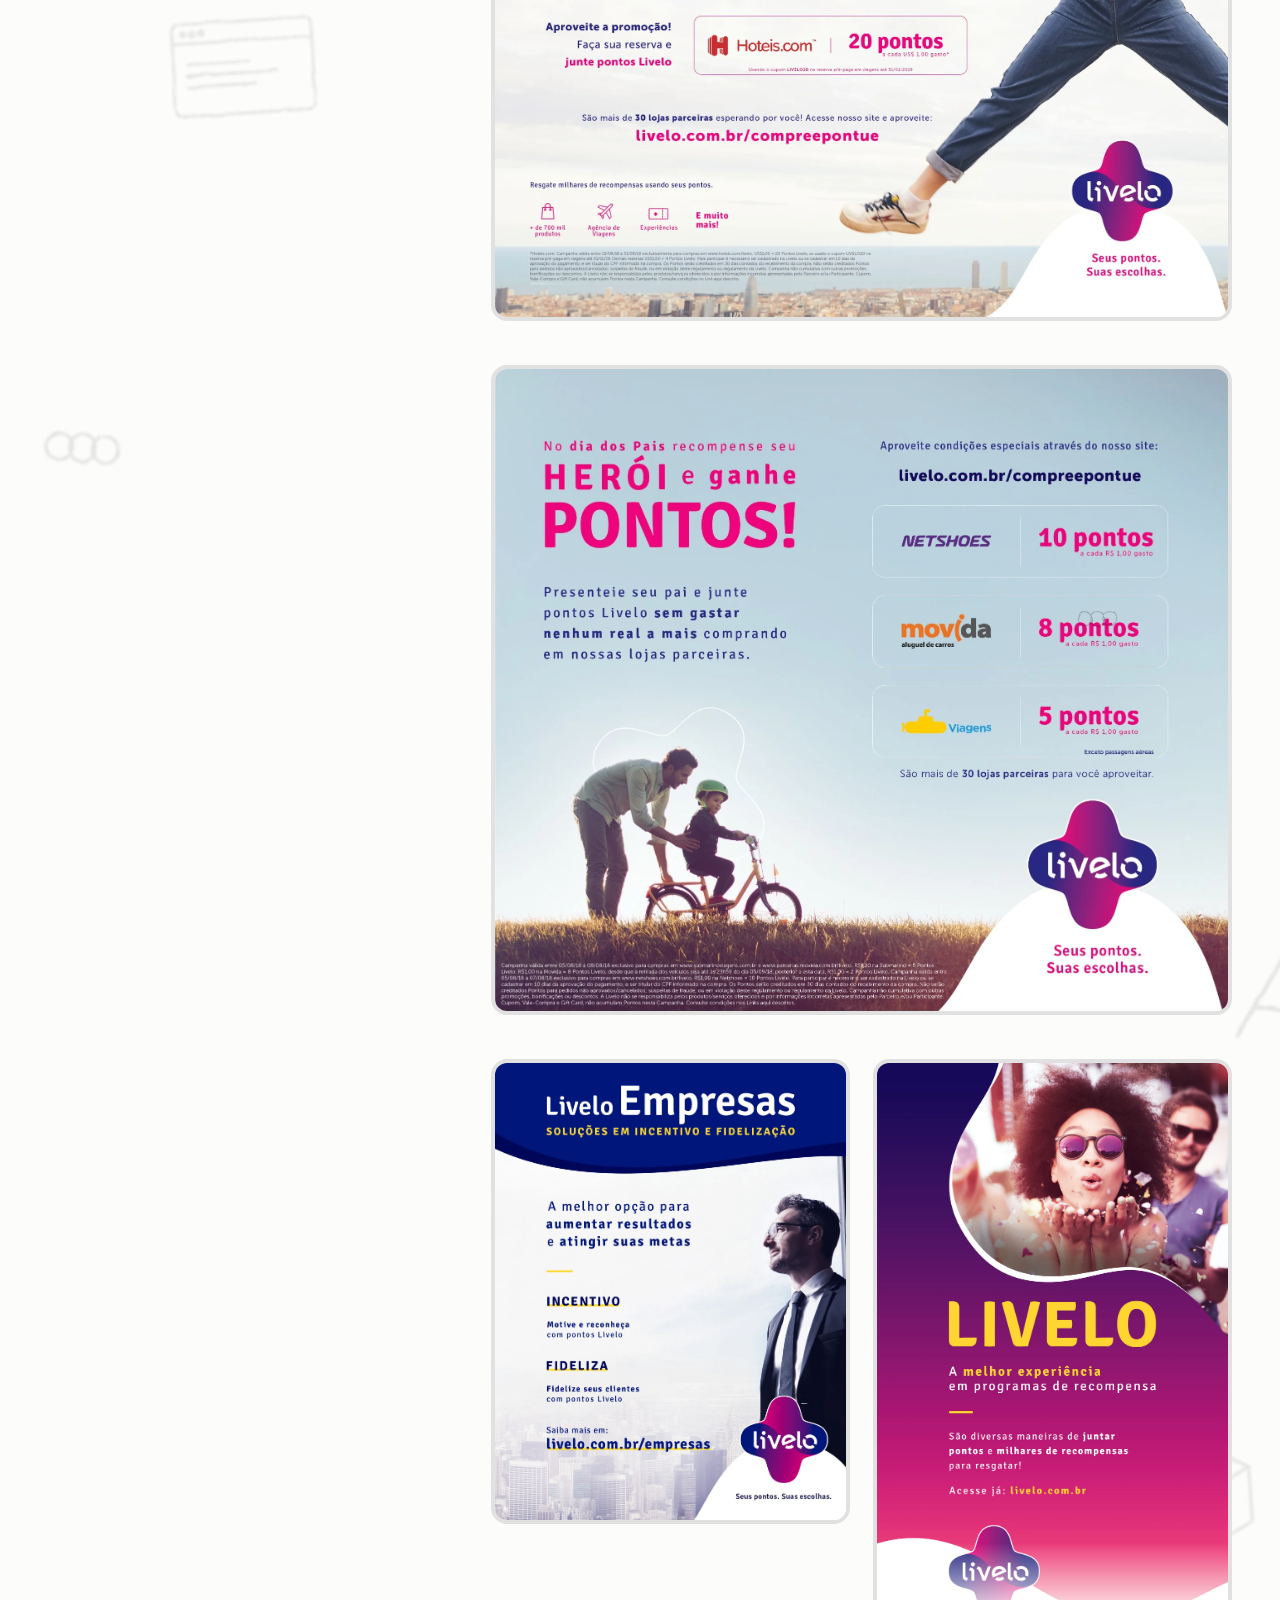
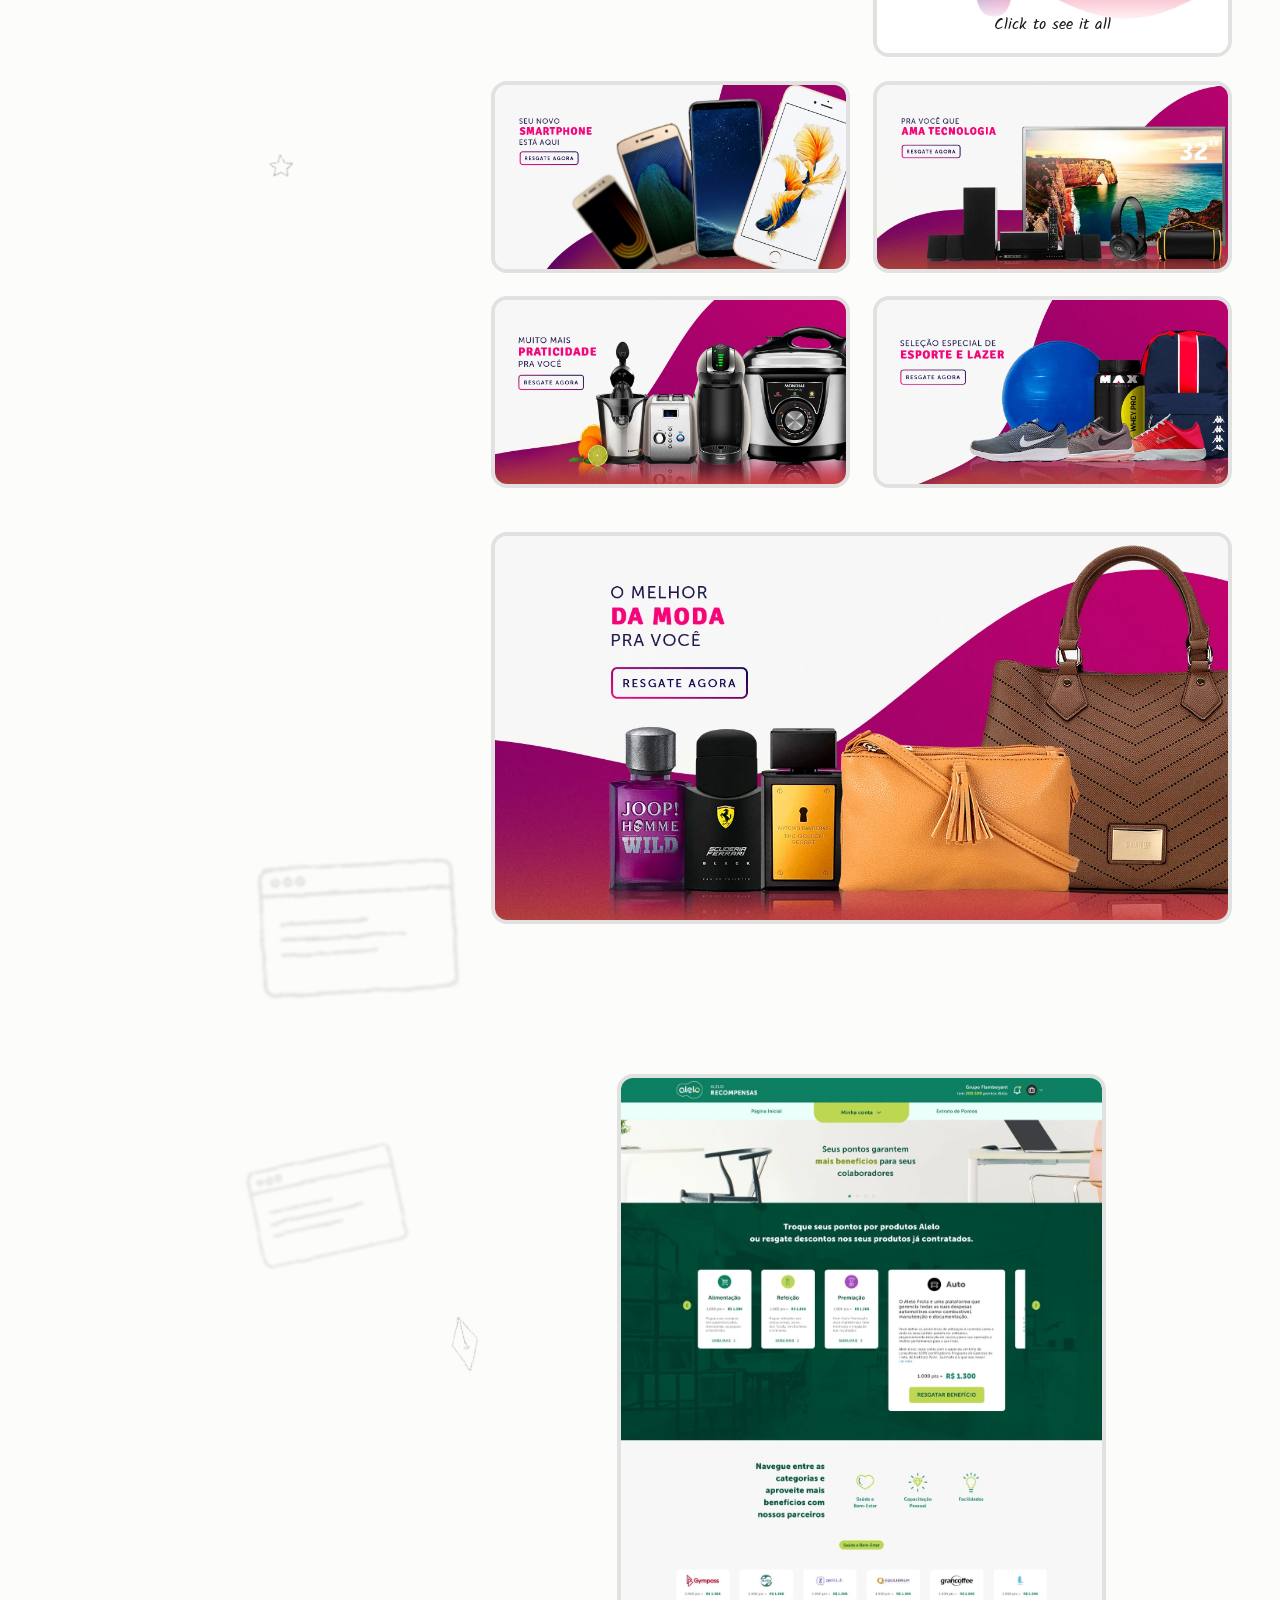
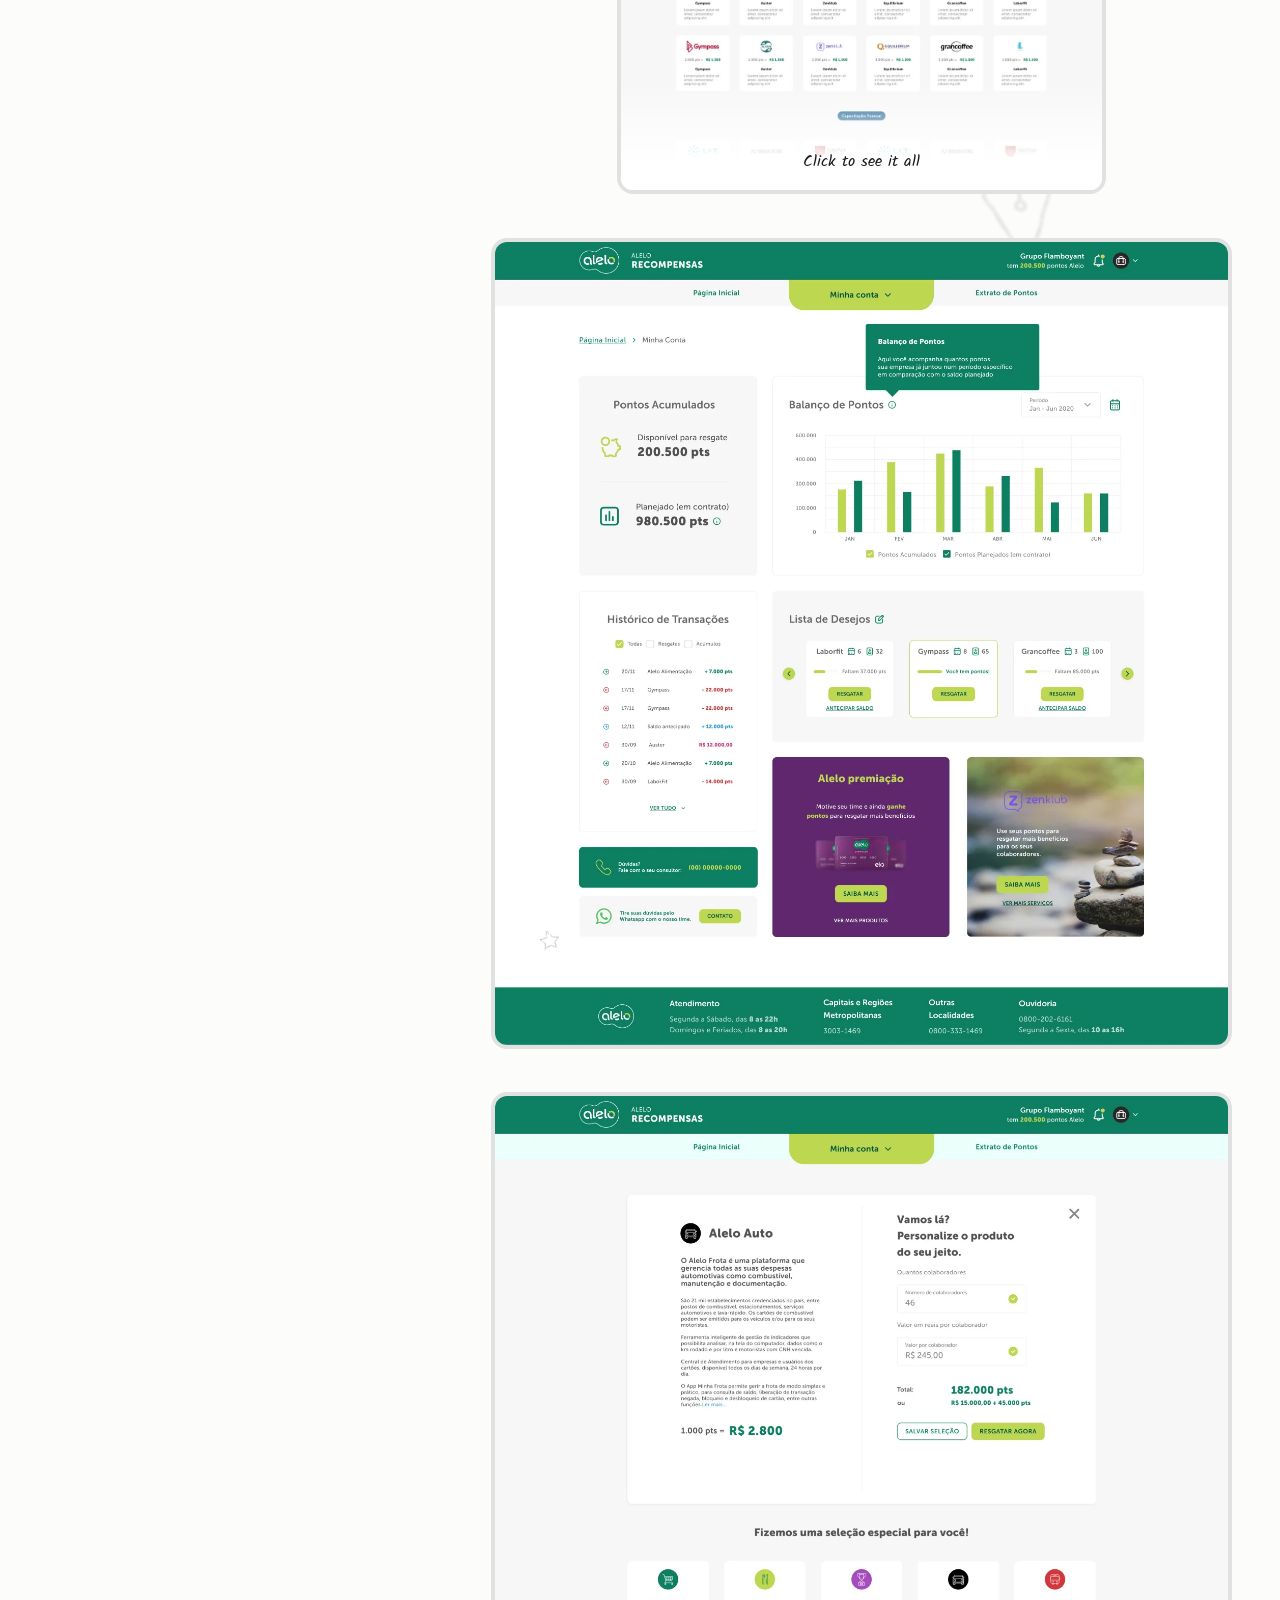
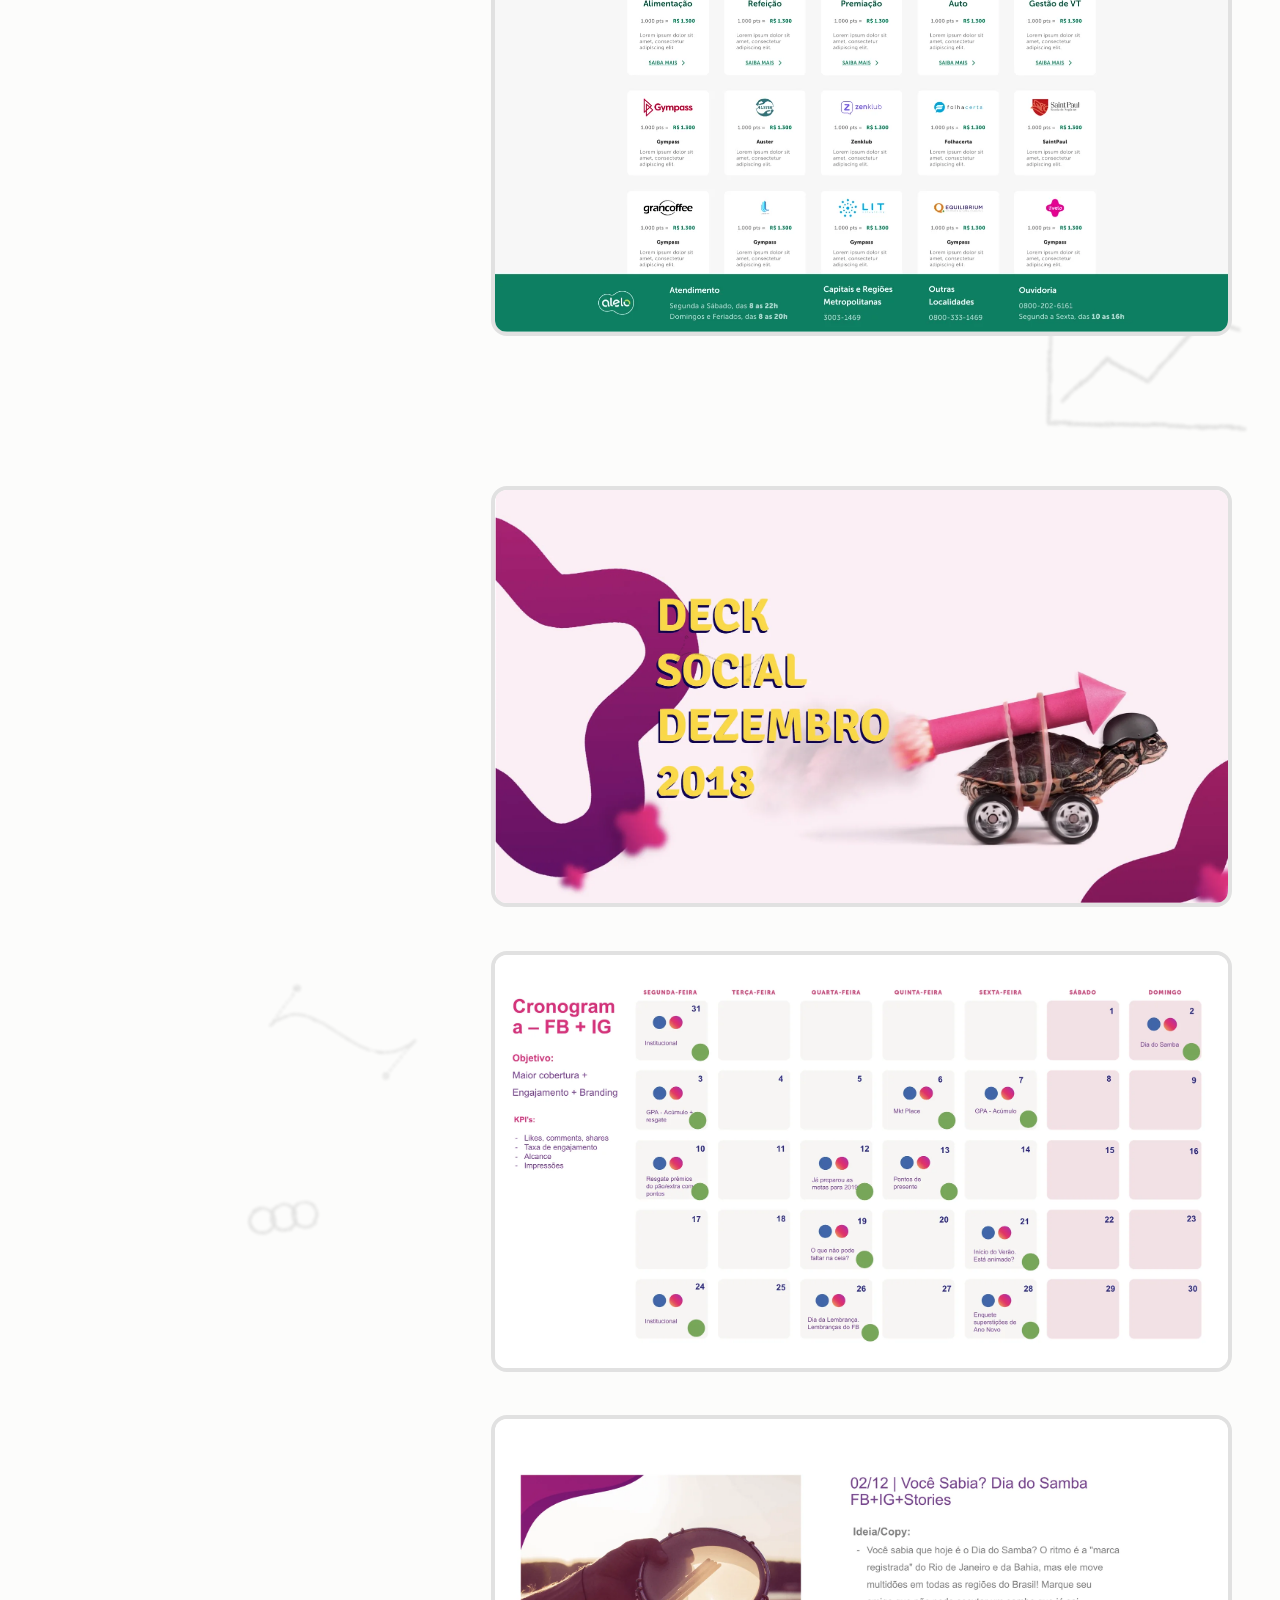
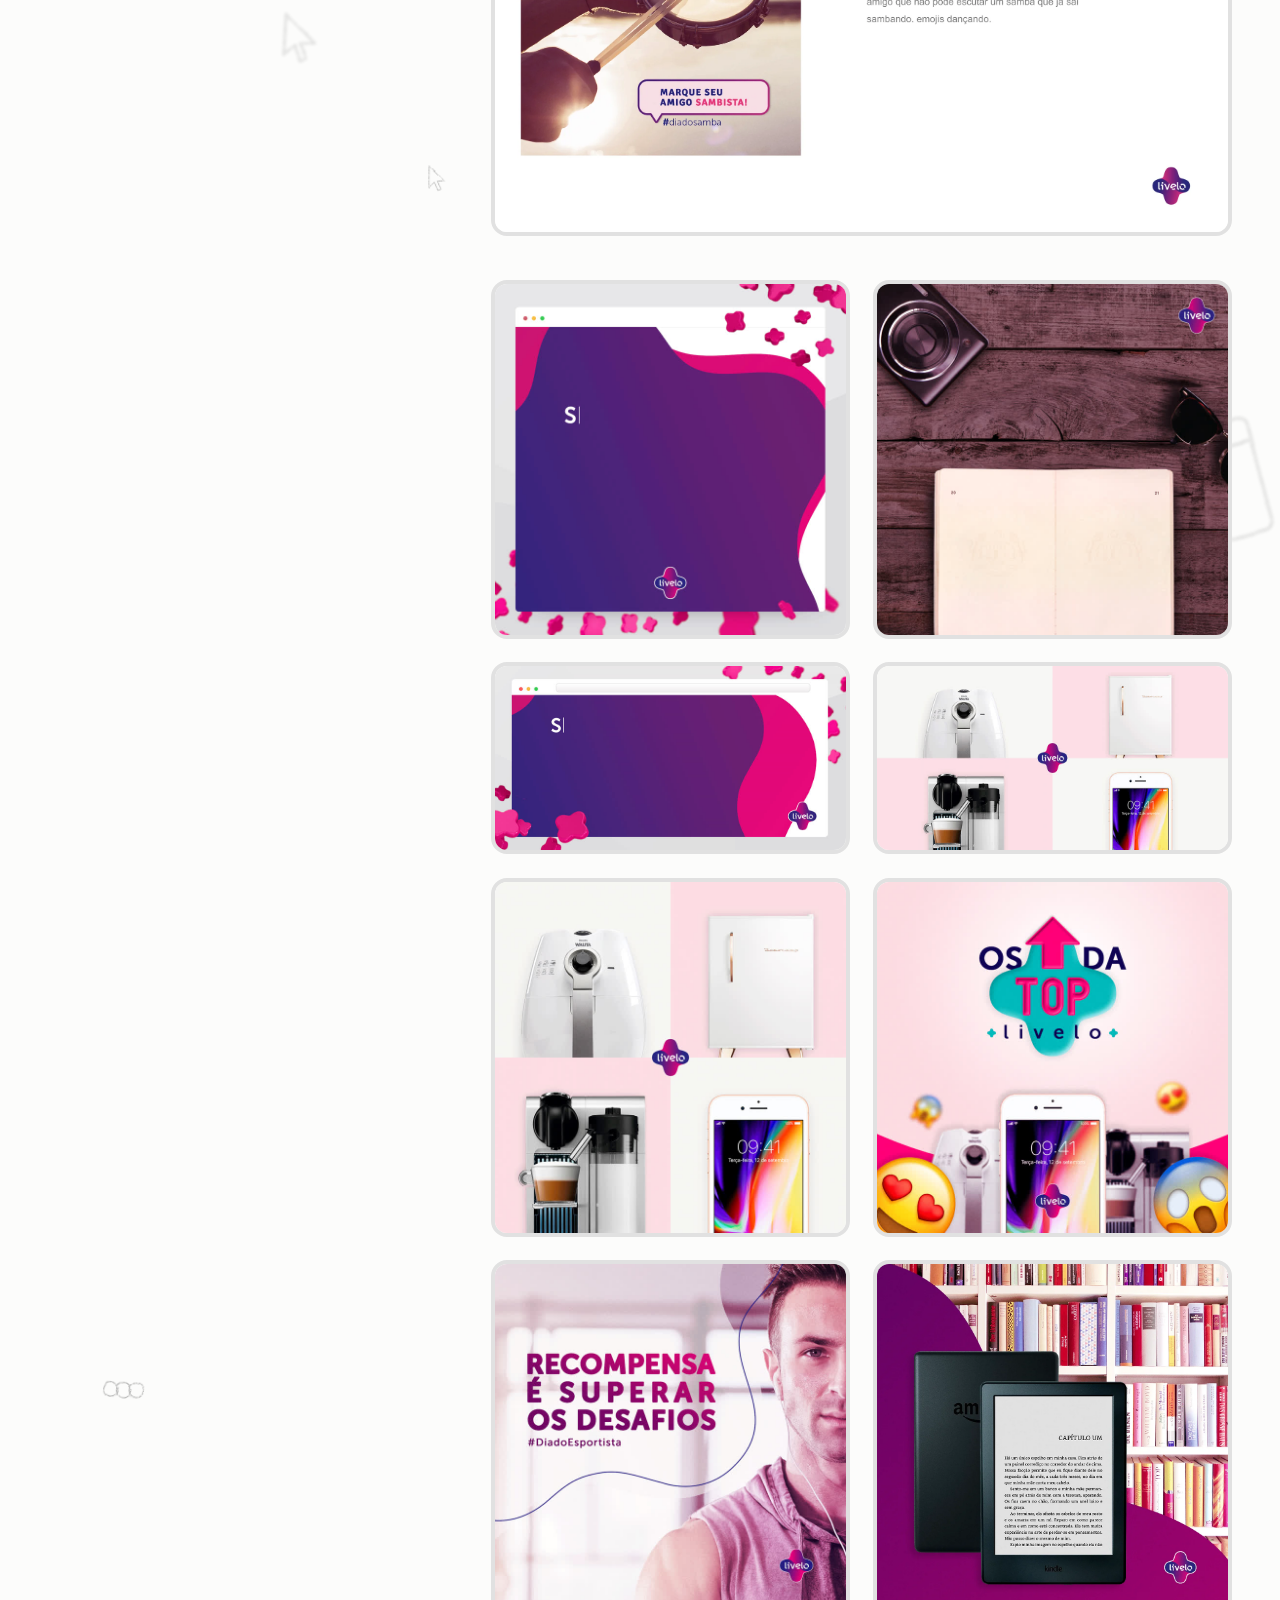
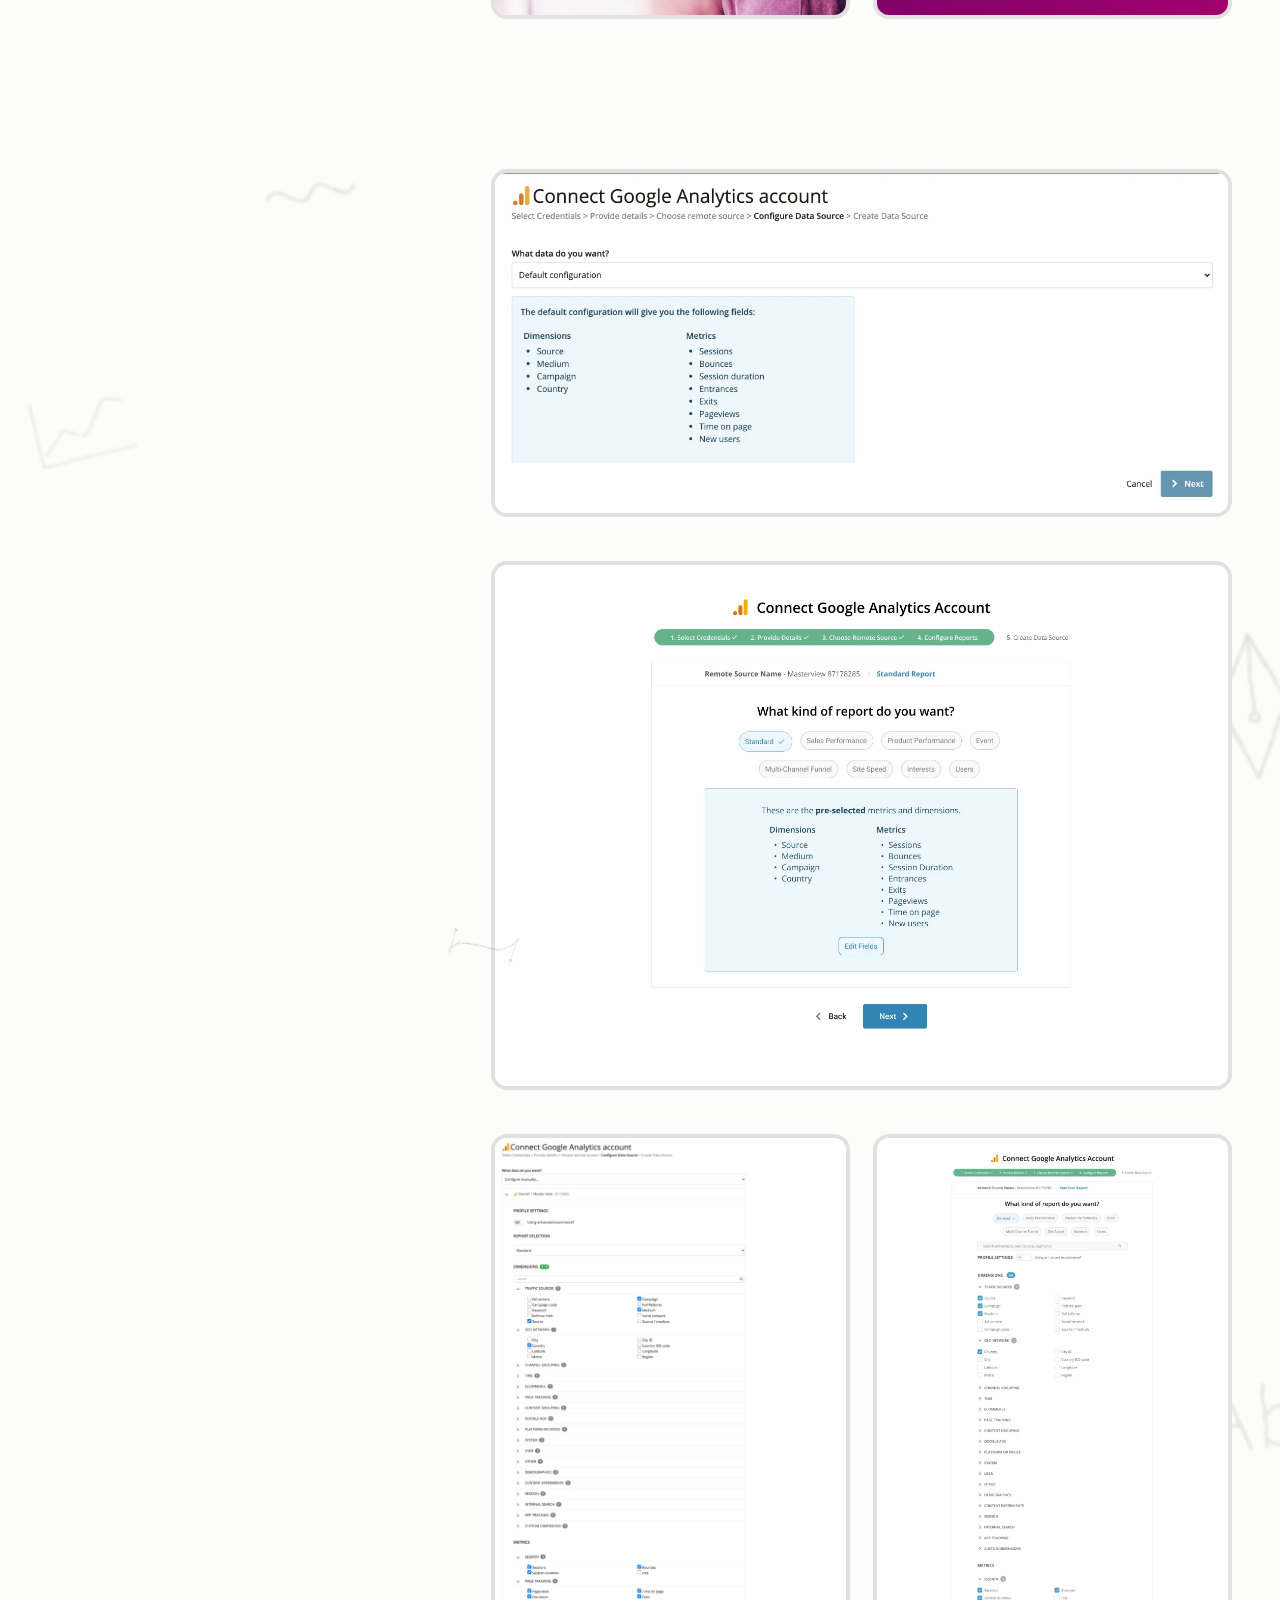
==== commit 8f17dc6a: "More space between projects bar and content Co-Authored-By: Claude Opus 5.5 <noreply@anthropic.com> " ====
--- a/index.html
+++ b/index.html
@@ -9,11 +9,11 @@
 <link rel="preconnect" href="https://fonts.googleapis.com">
 <link rel="preconnect" href="https://fonts.gstatic.com" crossorigin>
 <link href="https://fonts.googleapis.com/css2?family=Instrument+Sans:wght@400;500;600;700&family=Kalam:wght@400;700&family=Mansalva&display=swap" rel="stylesheet">
-<link rel="stylesheet" href="assets/css/style.css?v=20261102201732">
+<link rel="stylesheet" href="assets/css/style.css?v=20261102202036">
 </head>
 <body data-page="home">
 <main id="main"></main>
-<script src="assets/js/content.js?v=20261102201732"></script>
-<script src="assets/js/site.js?v=20261102201732"></script>
+<script src="assets/js/content.js?v=20261102202036"></script>
+<script src="assets/js/site.js?v=20261102202036"></script>
 </body>
 </html>
--- a/assets/css/style.css
+++ b/assets/css/style.css
@@ -491,3 +491,6 @@
 .pbar.stuck::after{opacity:1}
 html,body{overflow-x:clip}
 .pbar::after{left:calc(50% - 50vw);right:calc(50% - 50vw)}
+.projects .pgrid{margin-top:48px}
+.projects .feed{padding-top:72px}
+@media (max-width:760px){.projects .pgrid{margin-top:24px}.projects .feed{padding-top:40px}}
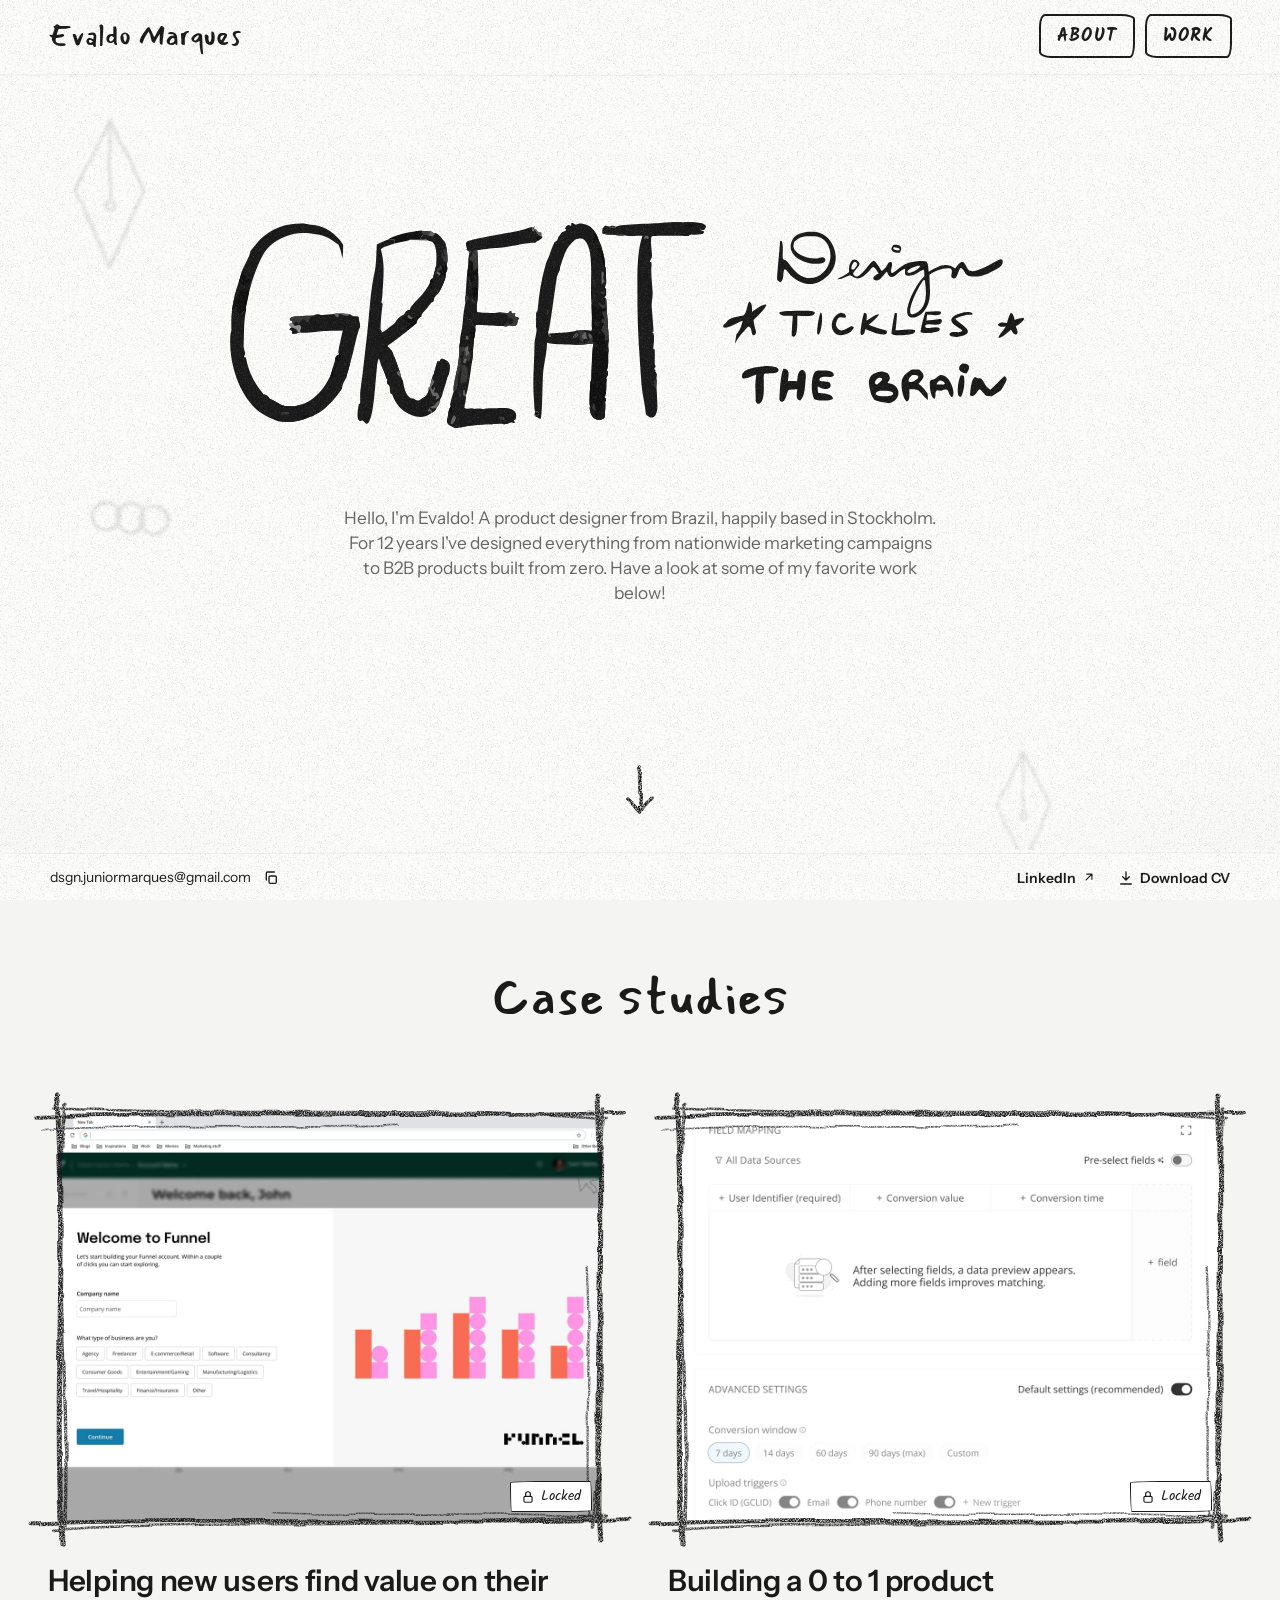
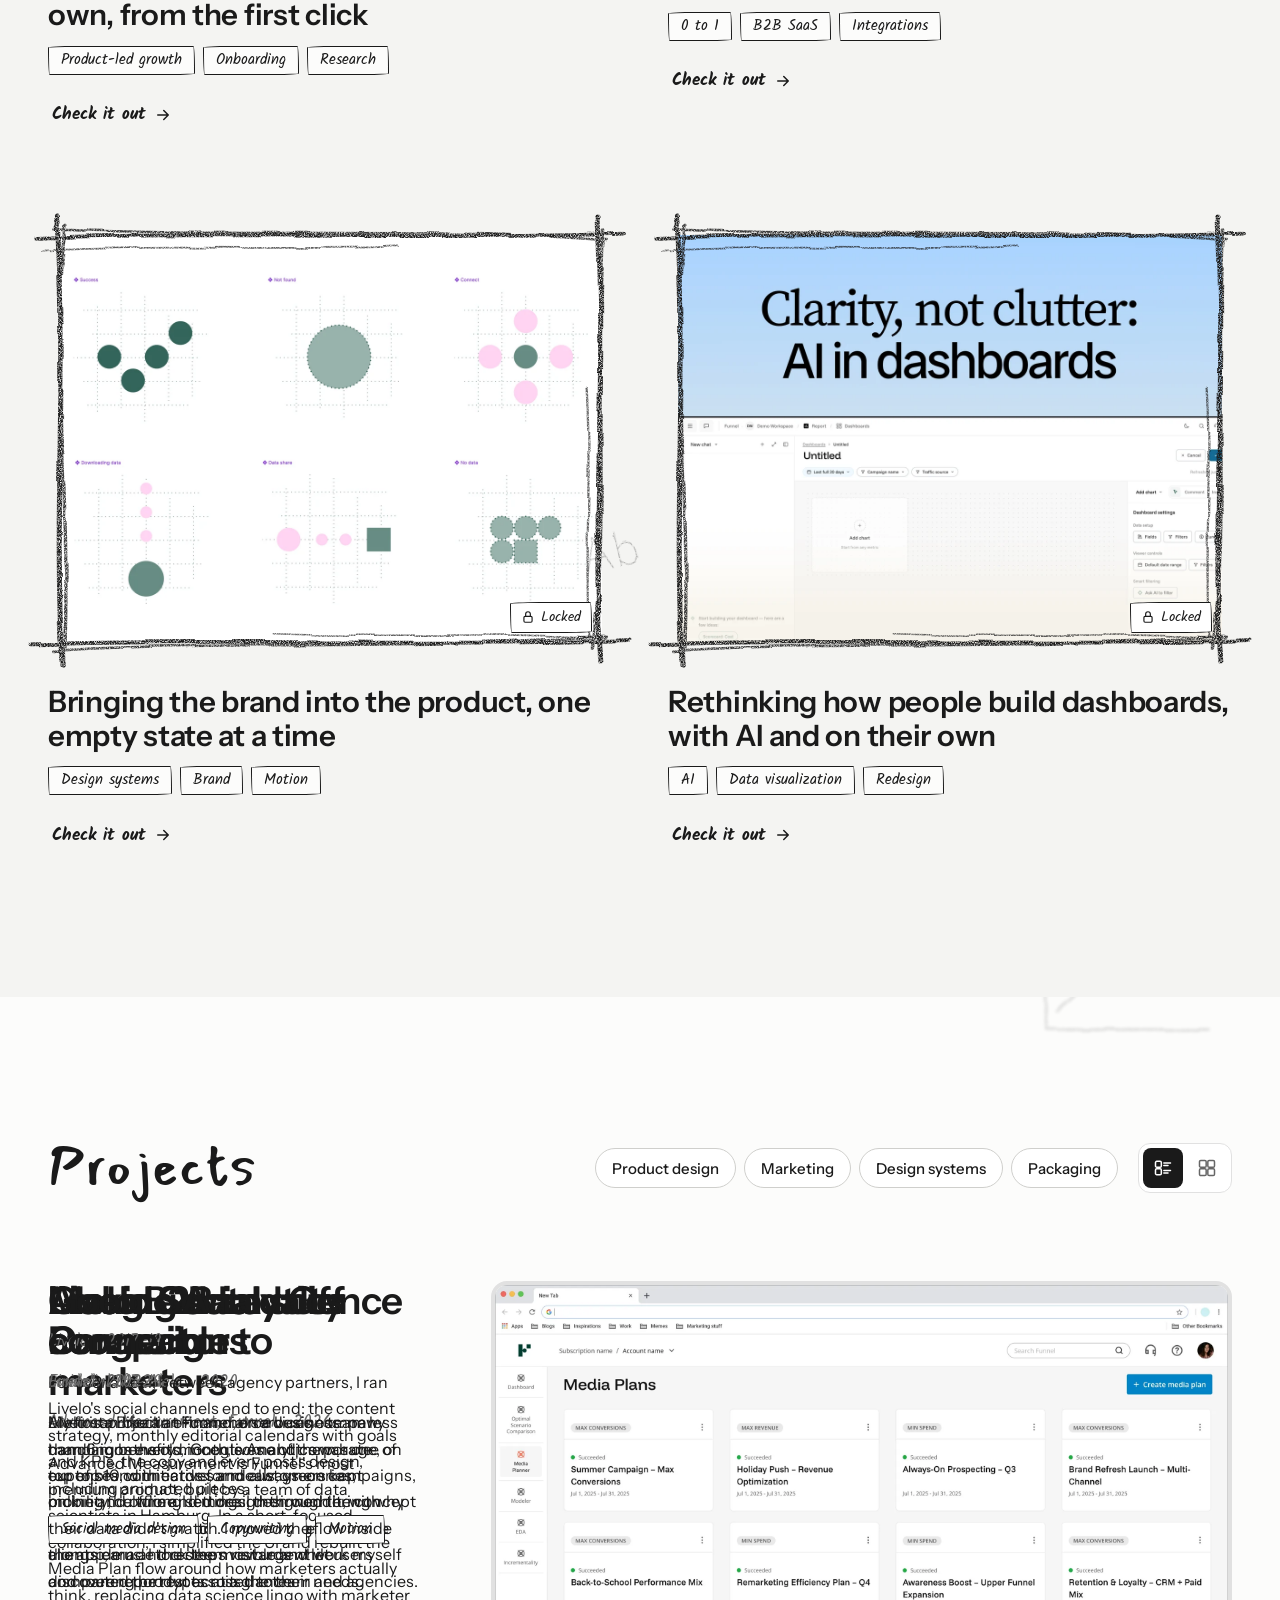
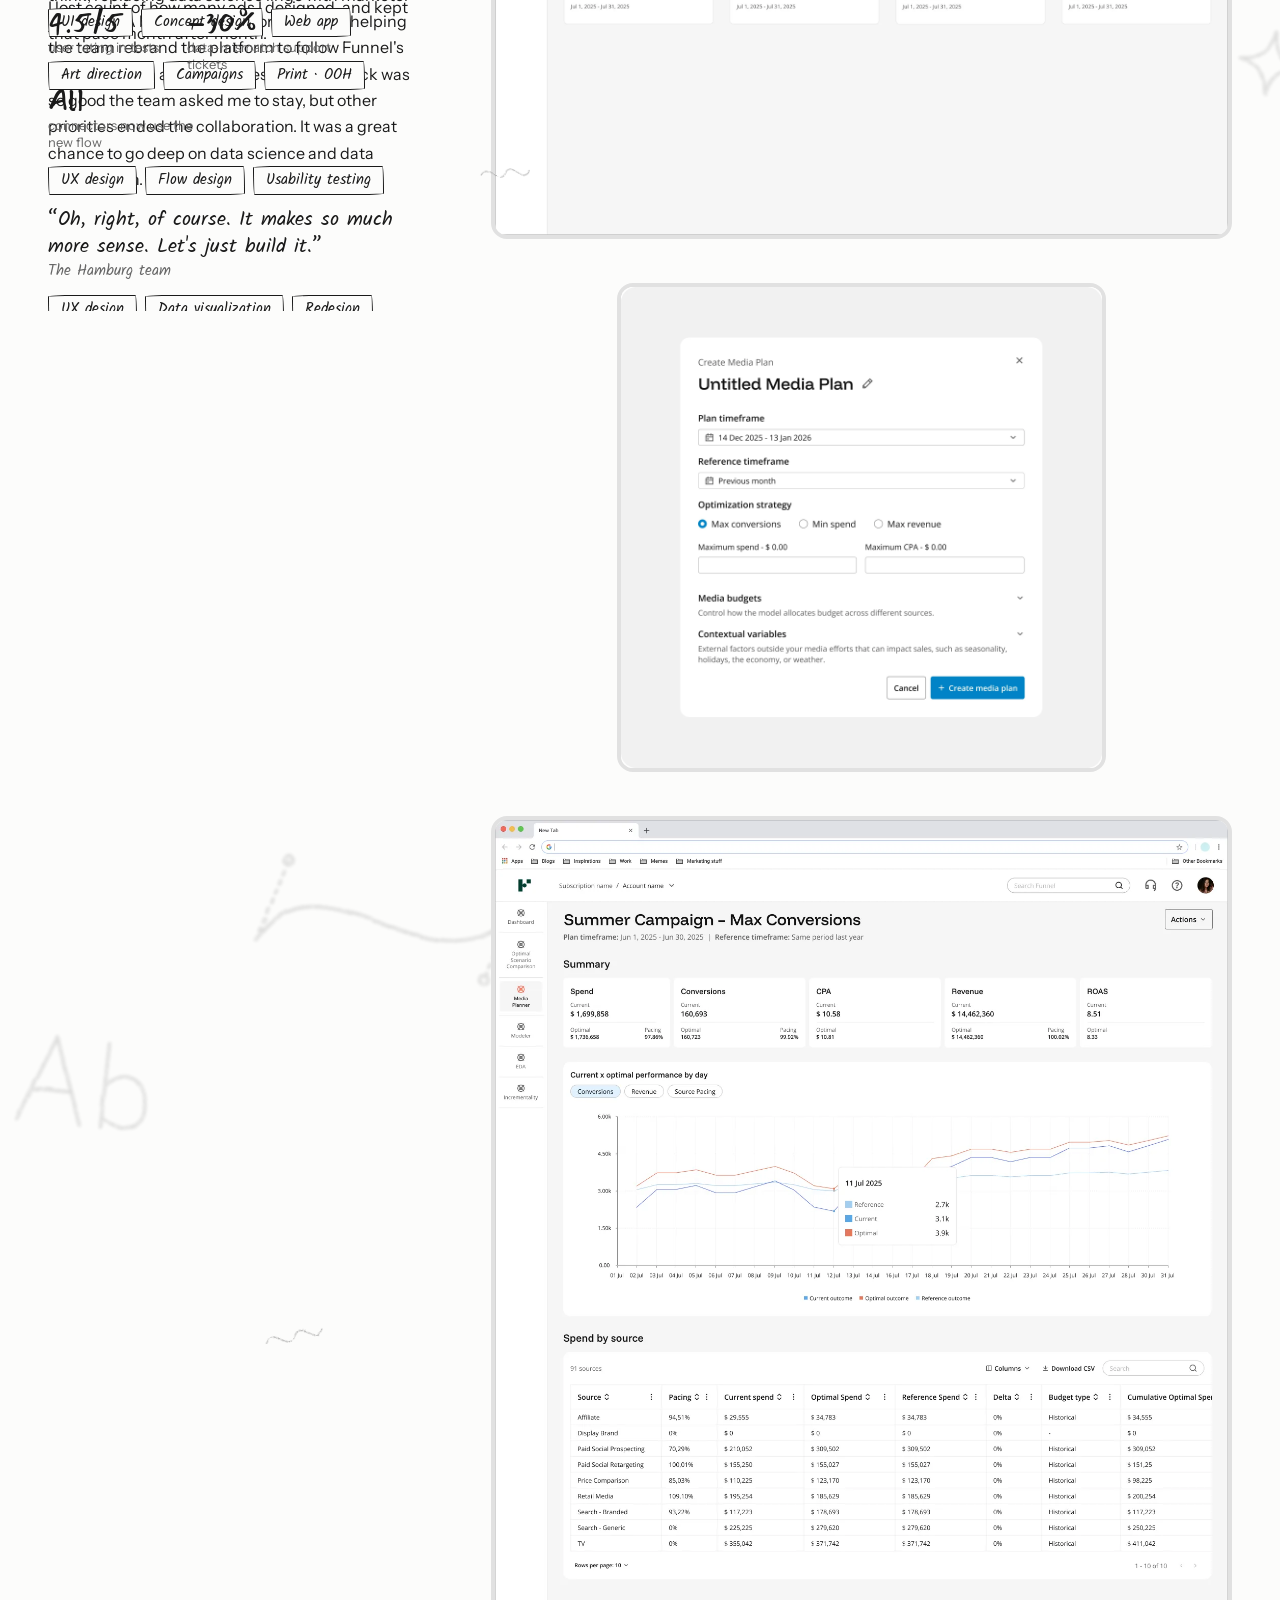
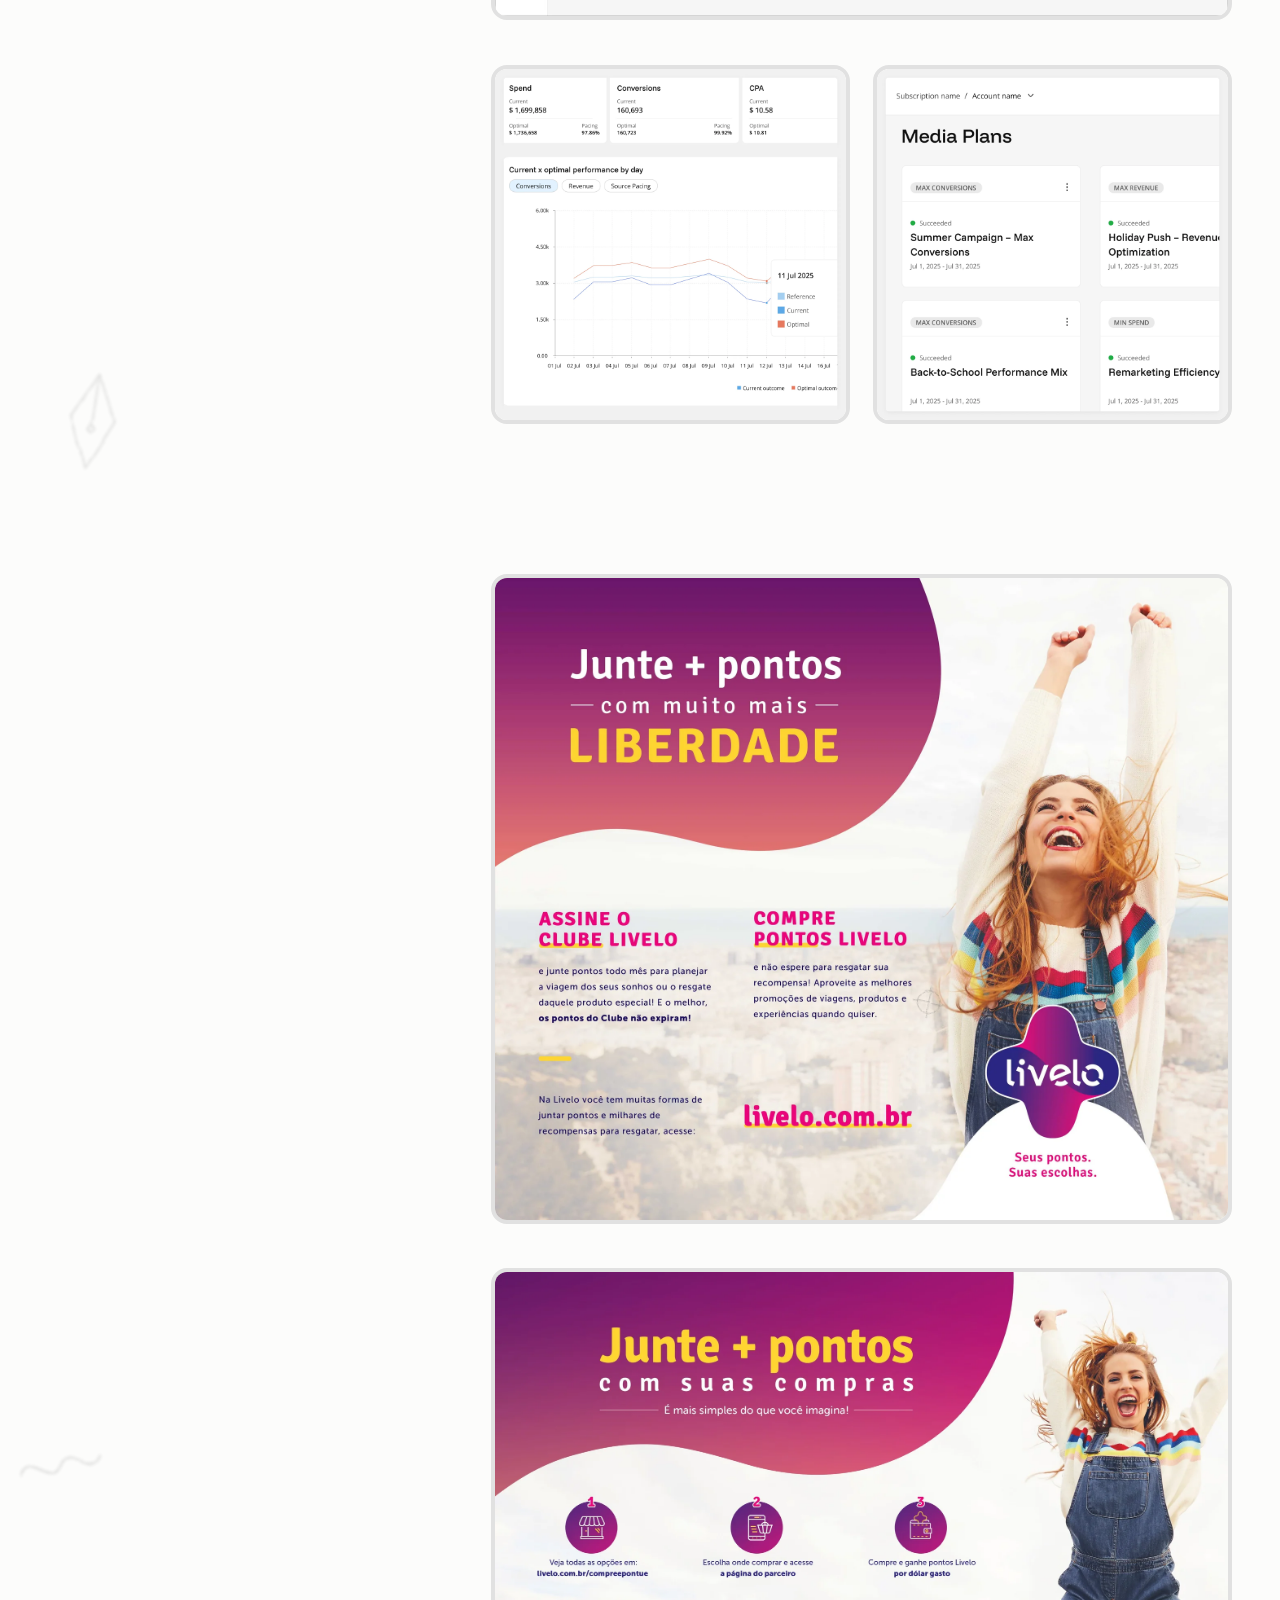
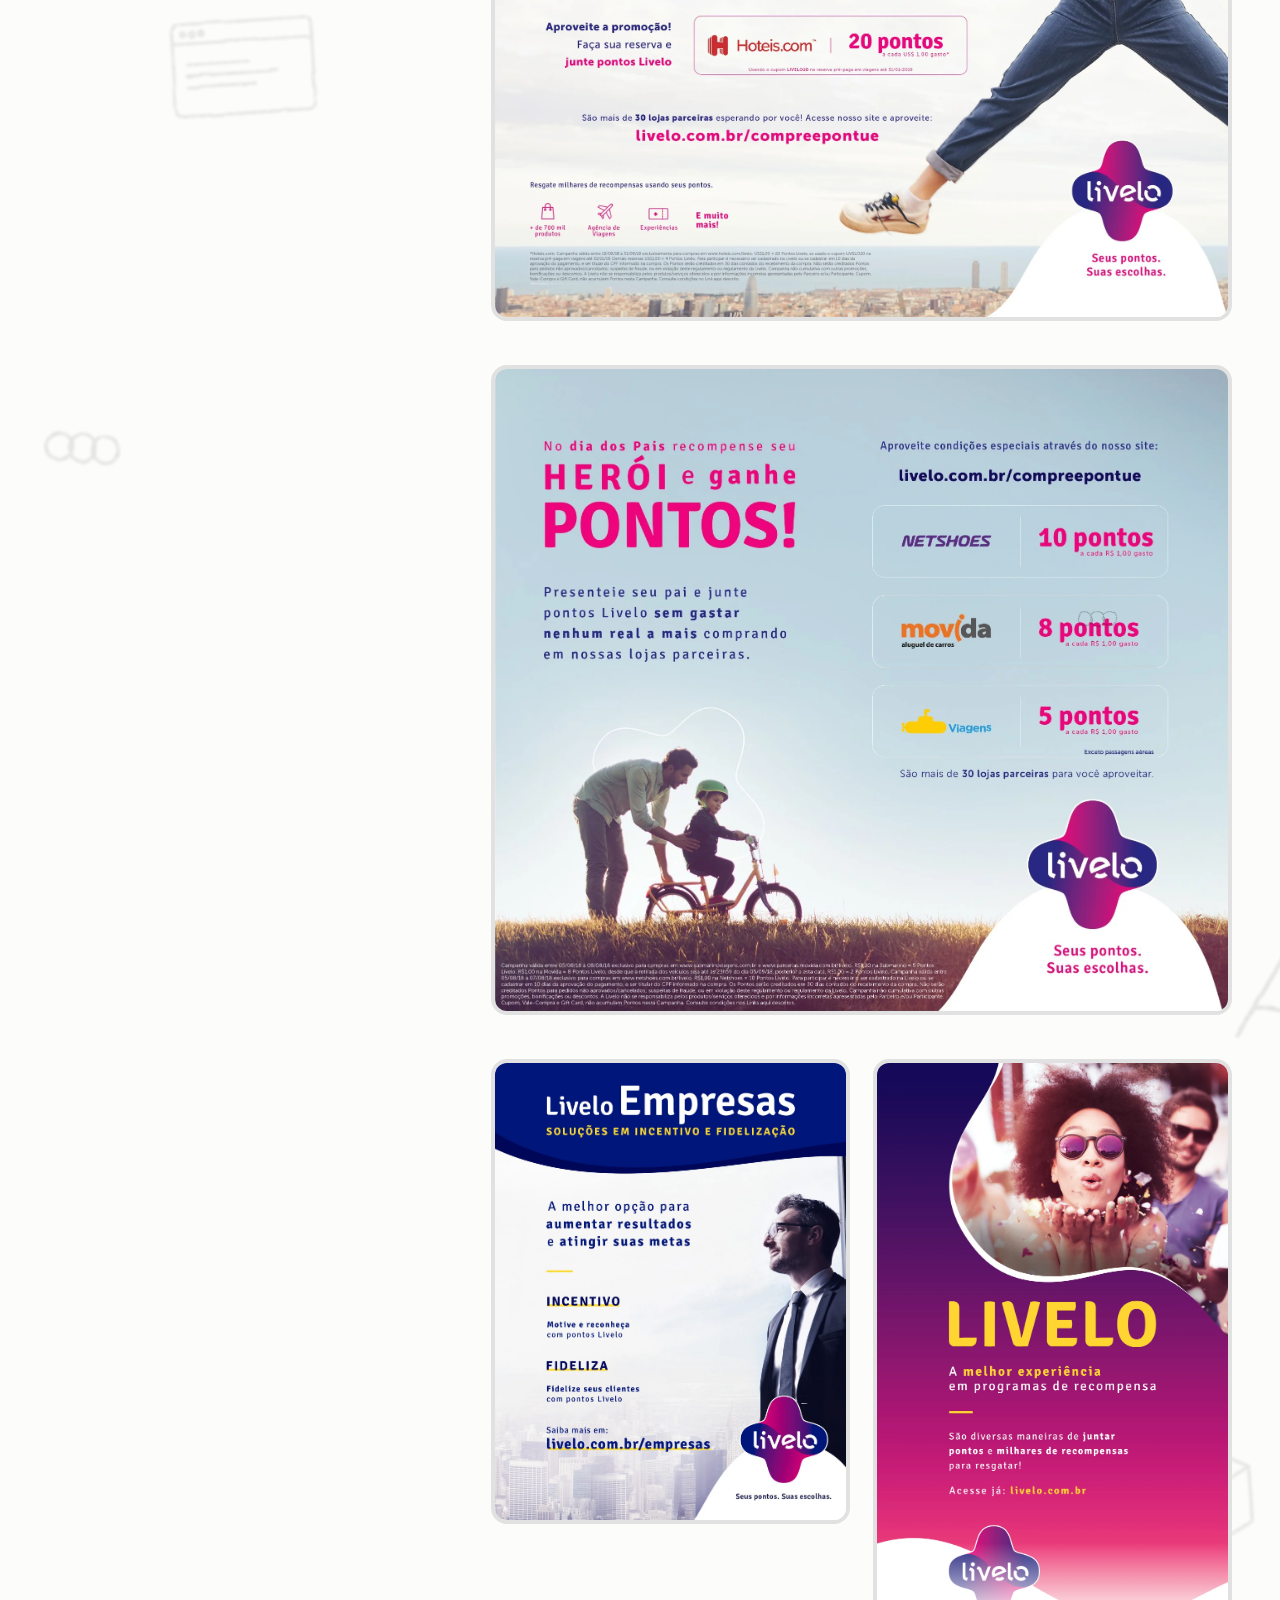
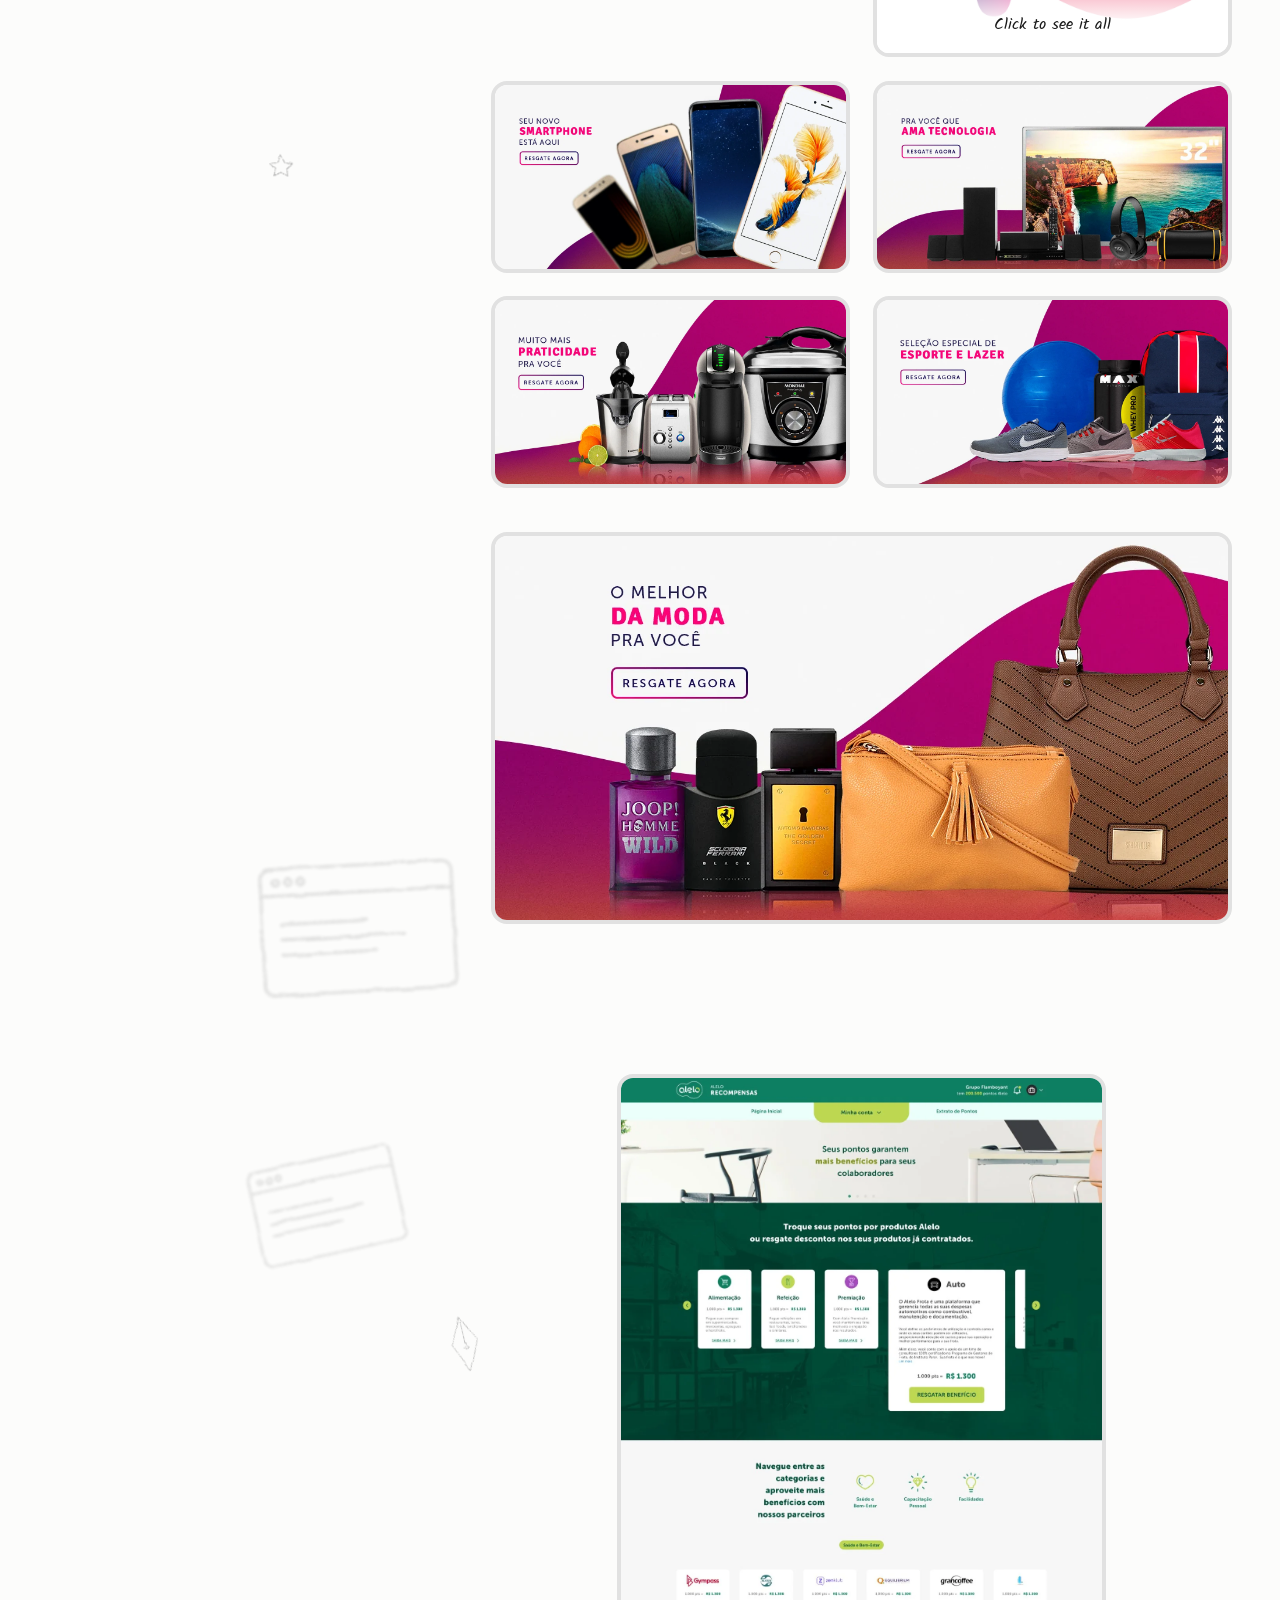
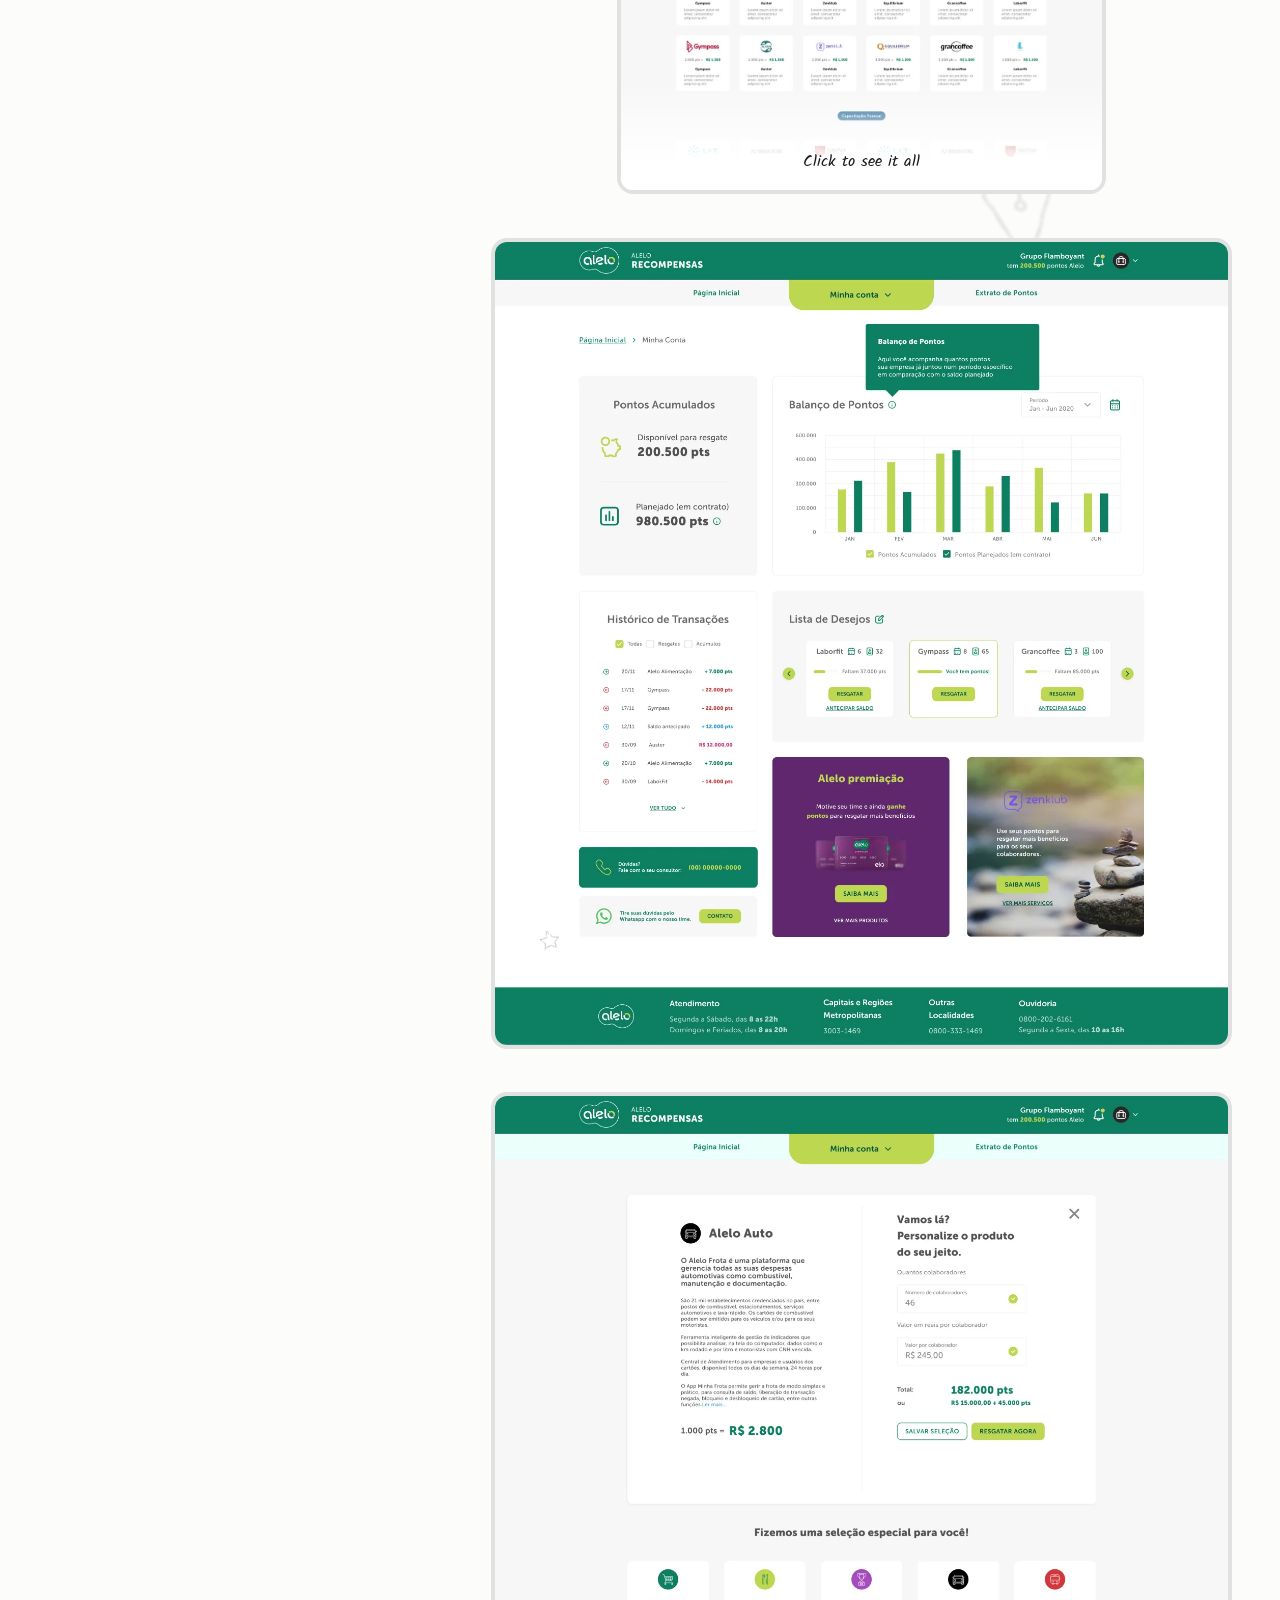
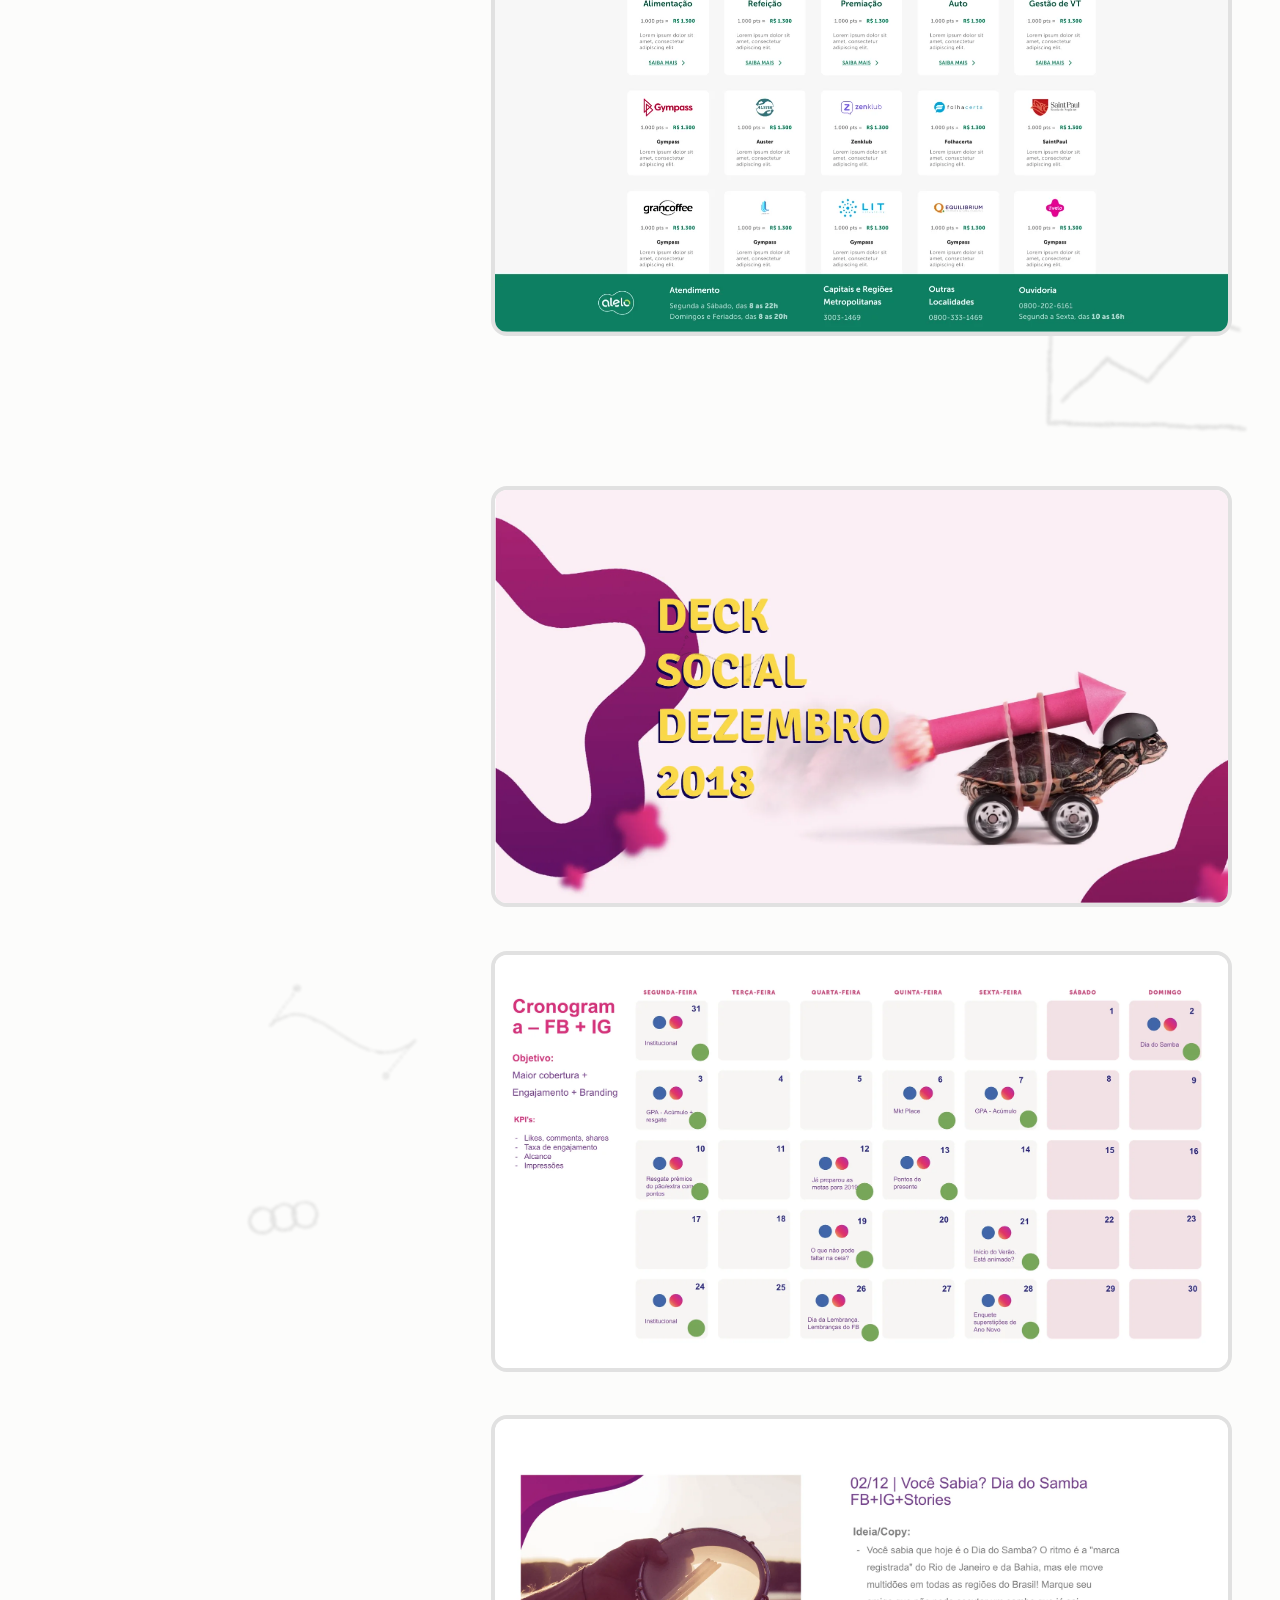
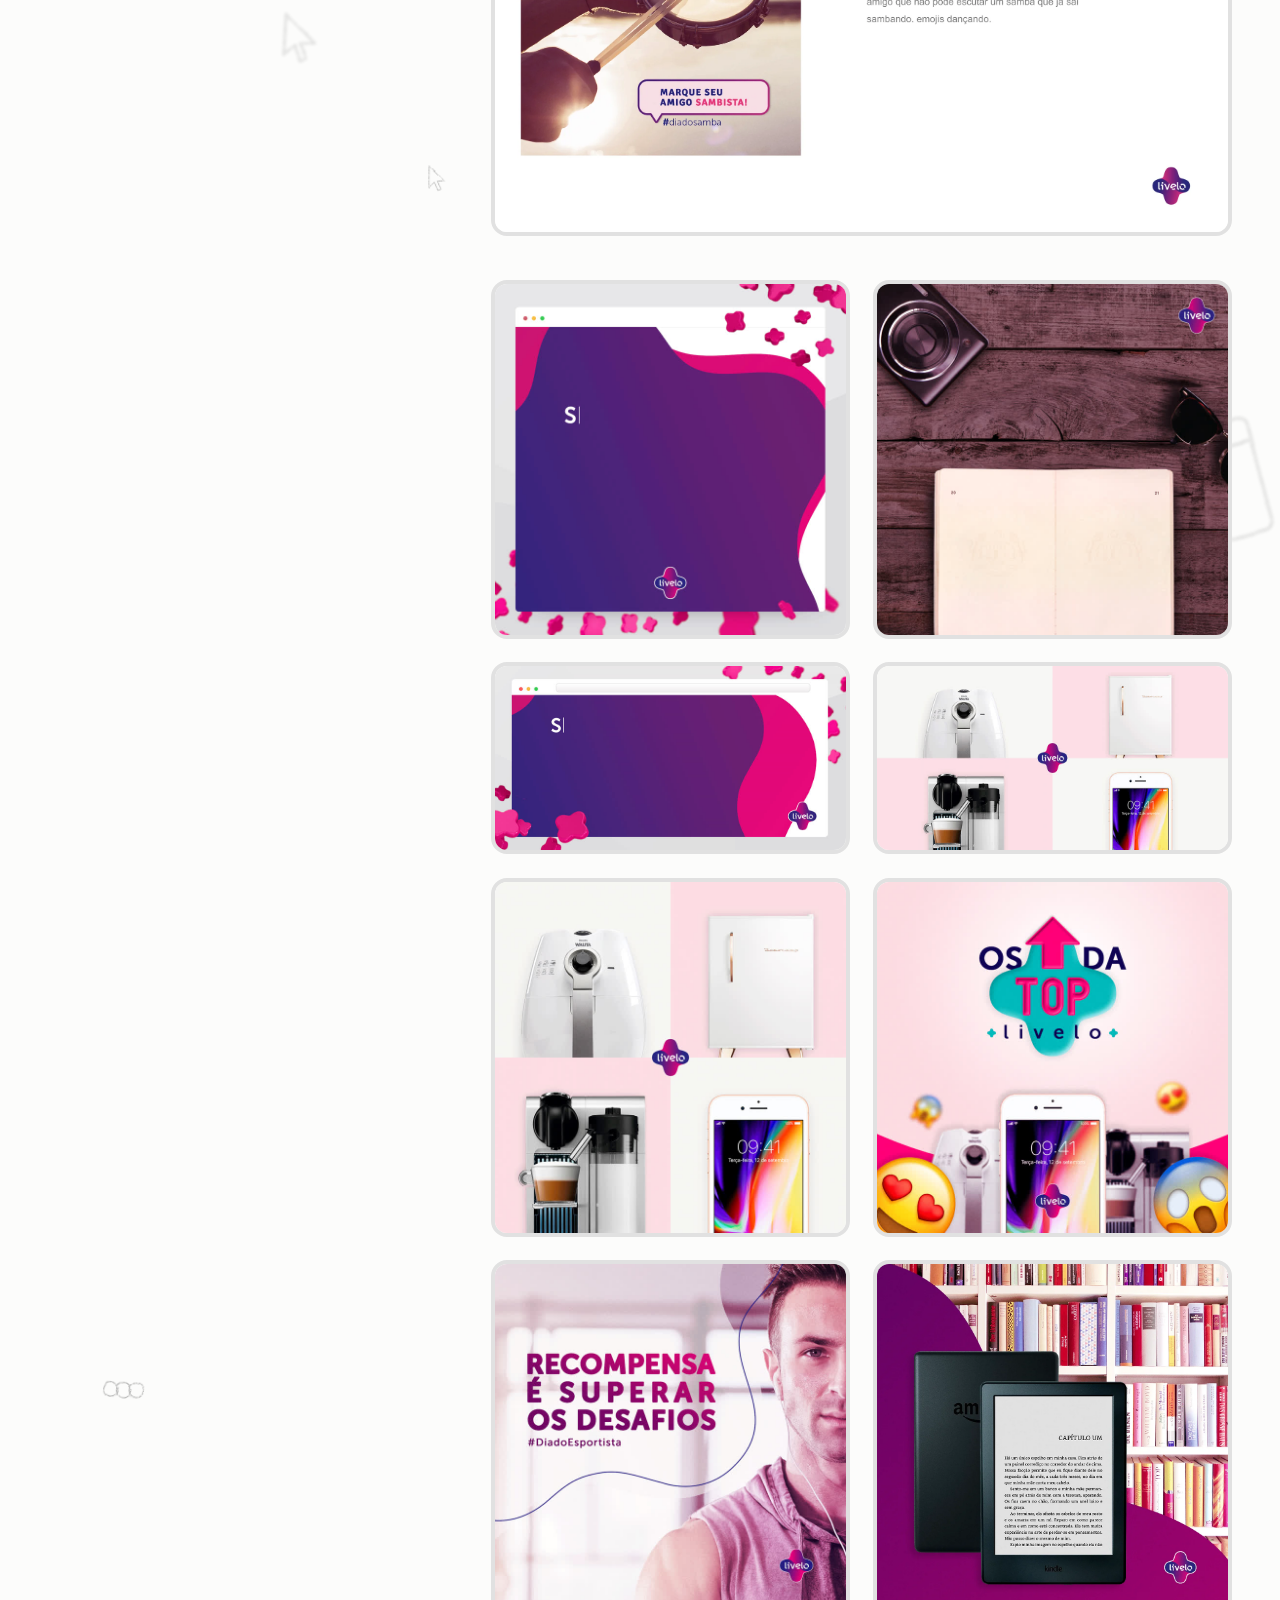
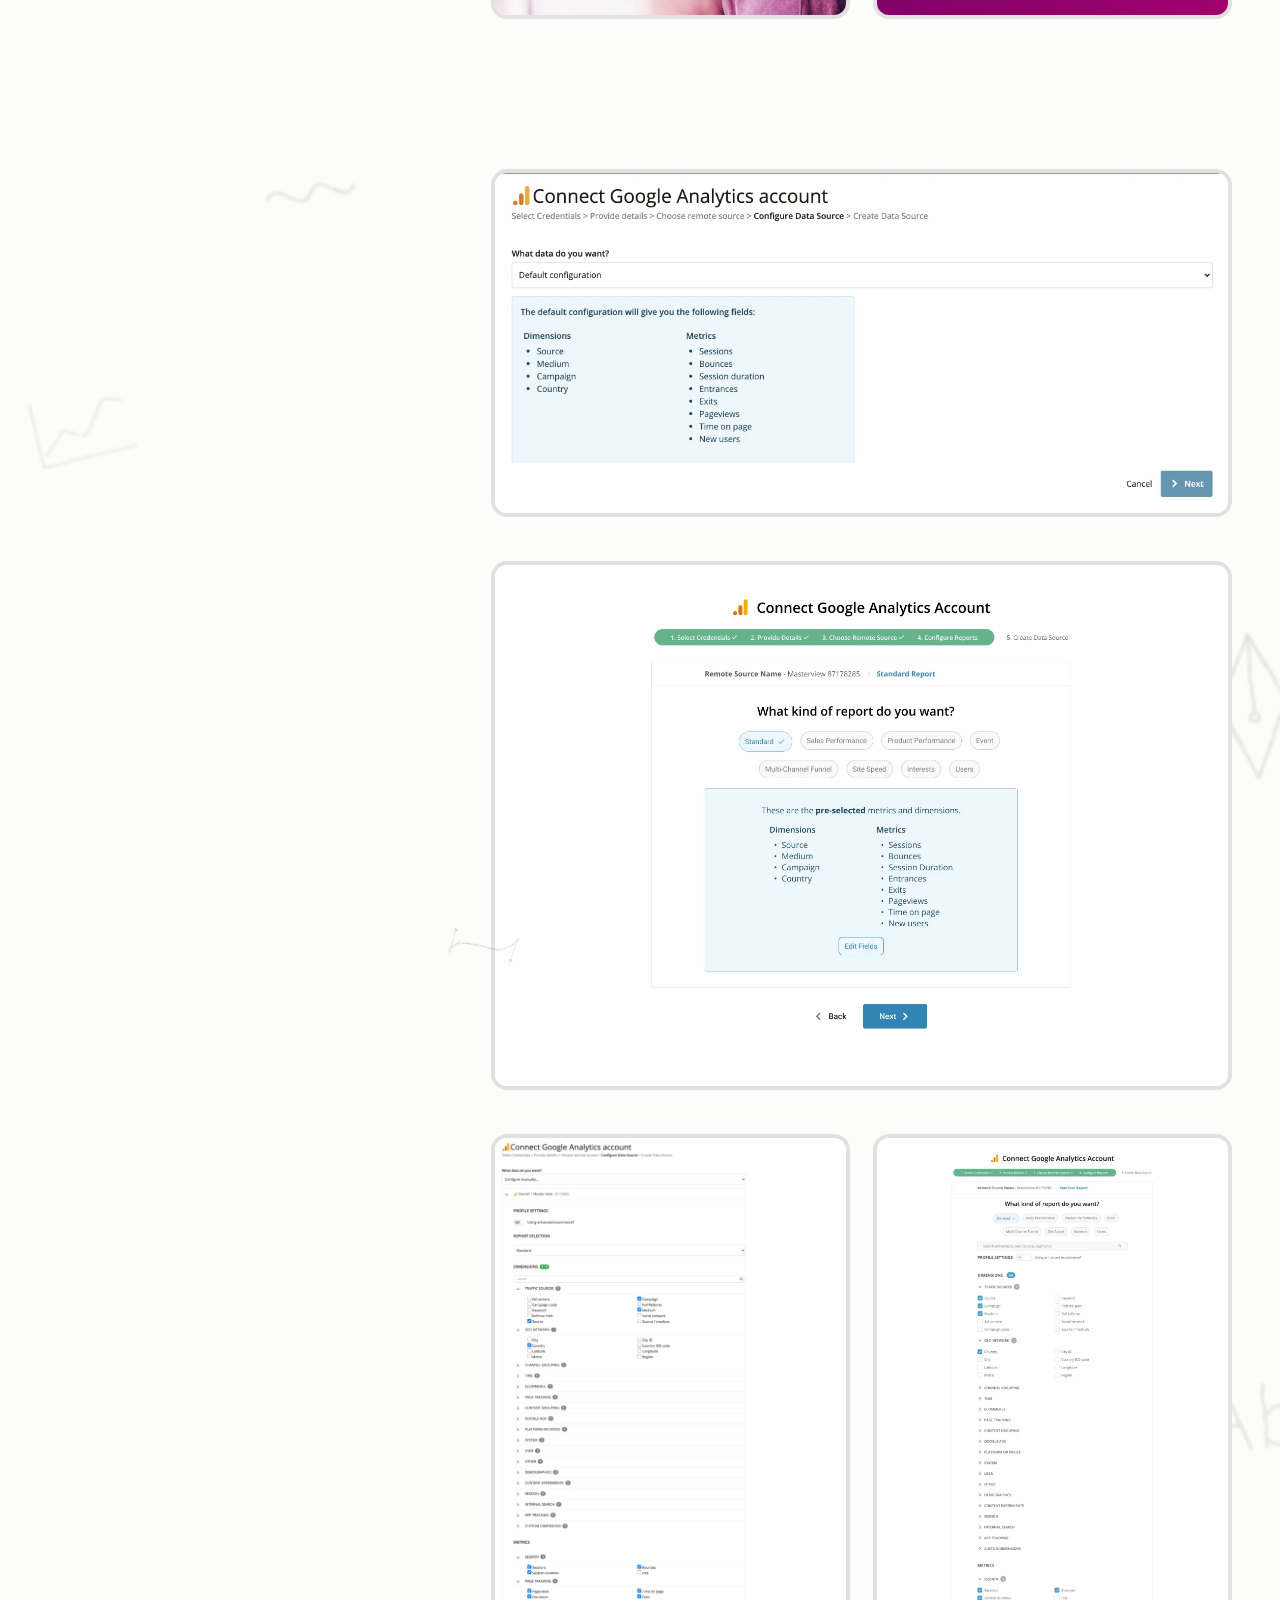
==== commit 873bc10b: "Alelo design system: ~500 components Co-Authored-By: Claude Opus 5.5 <noreply@anthropic.com> Claude-" ====
--- a/index.html
+++ b/index.html
@@ -9,11 +9,11 @@
 <link rel="preconnect" href="https://fonts.googleapis.com">
 <link rel="preconnect" href="https://fonts.gstatic.com" crossorigin>
 <link href="https://fonts.googleapis.com/css2?family=Instrument+Sans:wght@400;500;600;700&family=Kalam:wght@400;700&family=Mansalva&display=swap" rel="stylesheet">
-<link rel="stylesheet" href="assets/css/style.css?v=20261102202036">
+<link rel="stylesheet" href="assets/css/style.css?v=20261103194924">
 </head>
 <body data-page="home">
 <main id="main"></main>
-<script src="assets/js/content.js?v=20261102202036"></script>
-<script src="assets/js/site.js?v=20261102202036"></script>
+<script src="assets/js/content.js?v=20261103194924"></script>
+<script src="assets/js/site.js?v=20261103194924"></script>
 </body>
 </html>
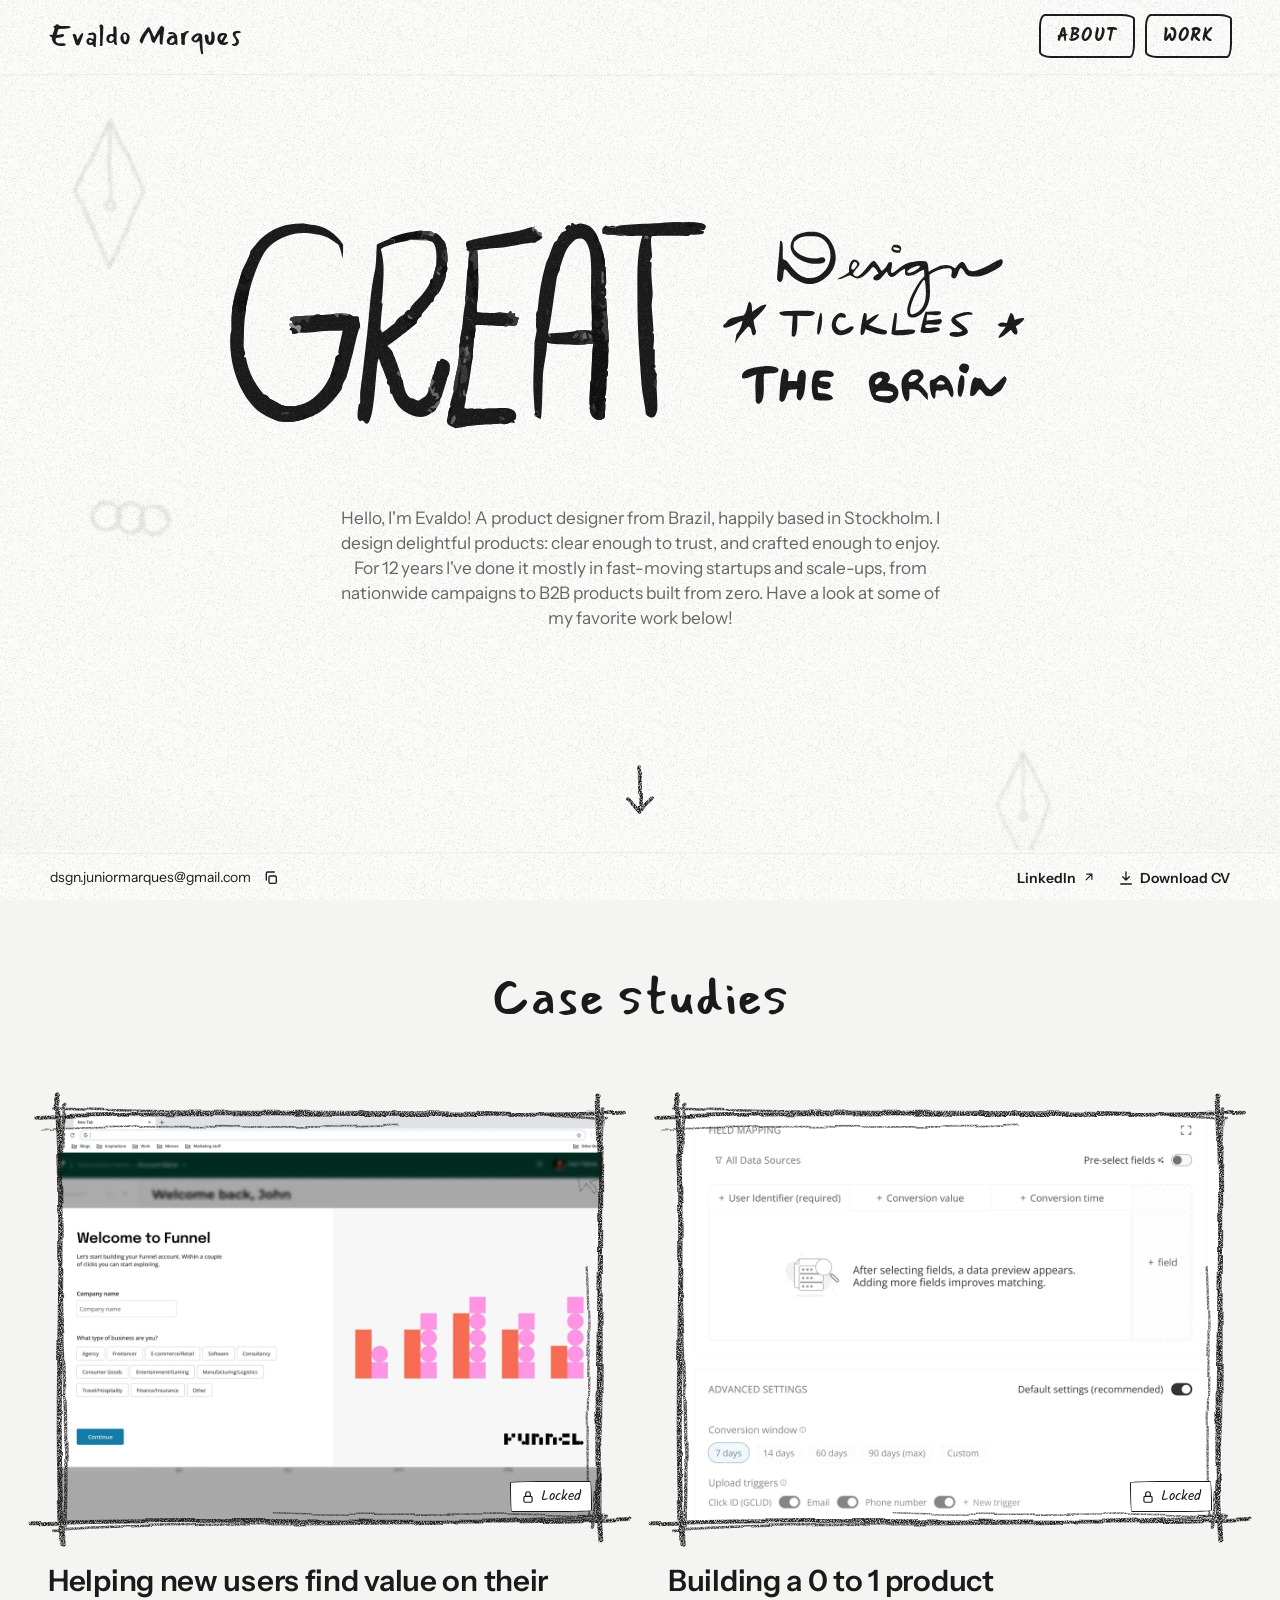
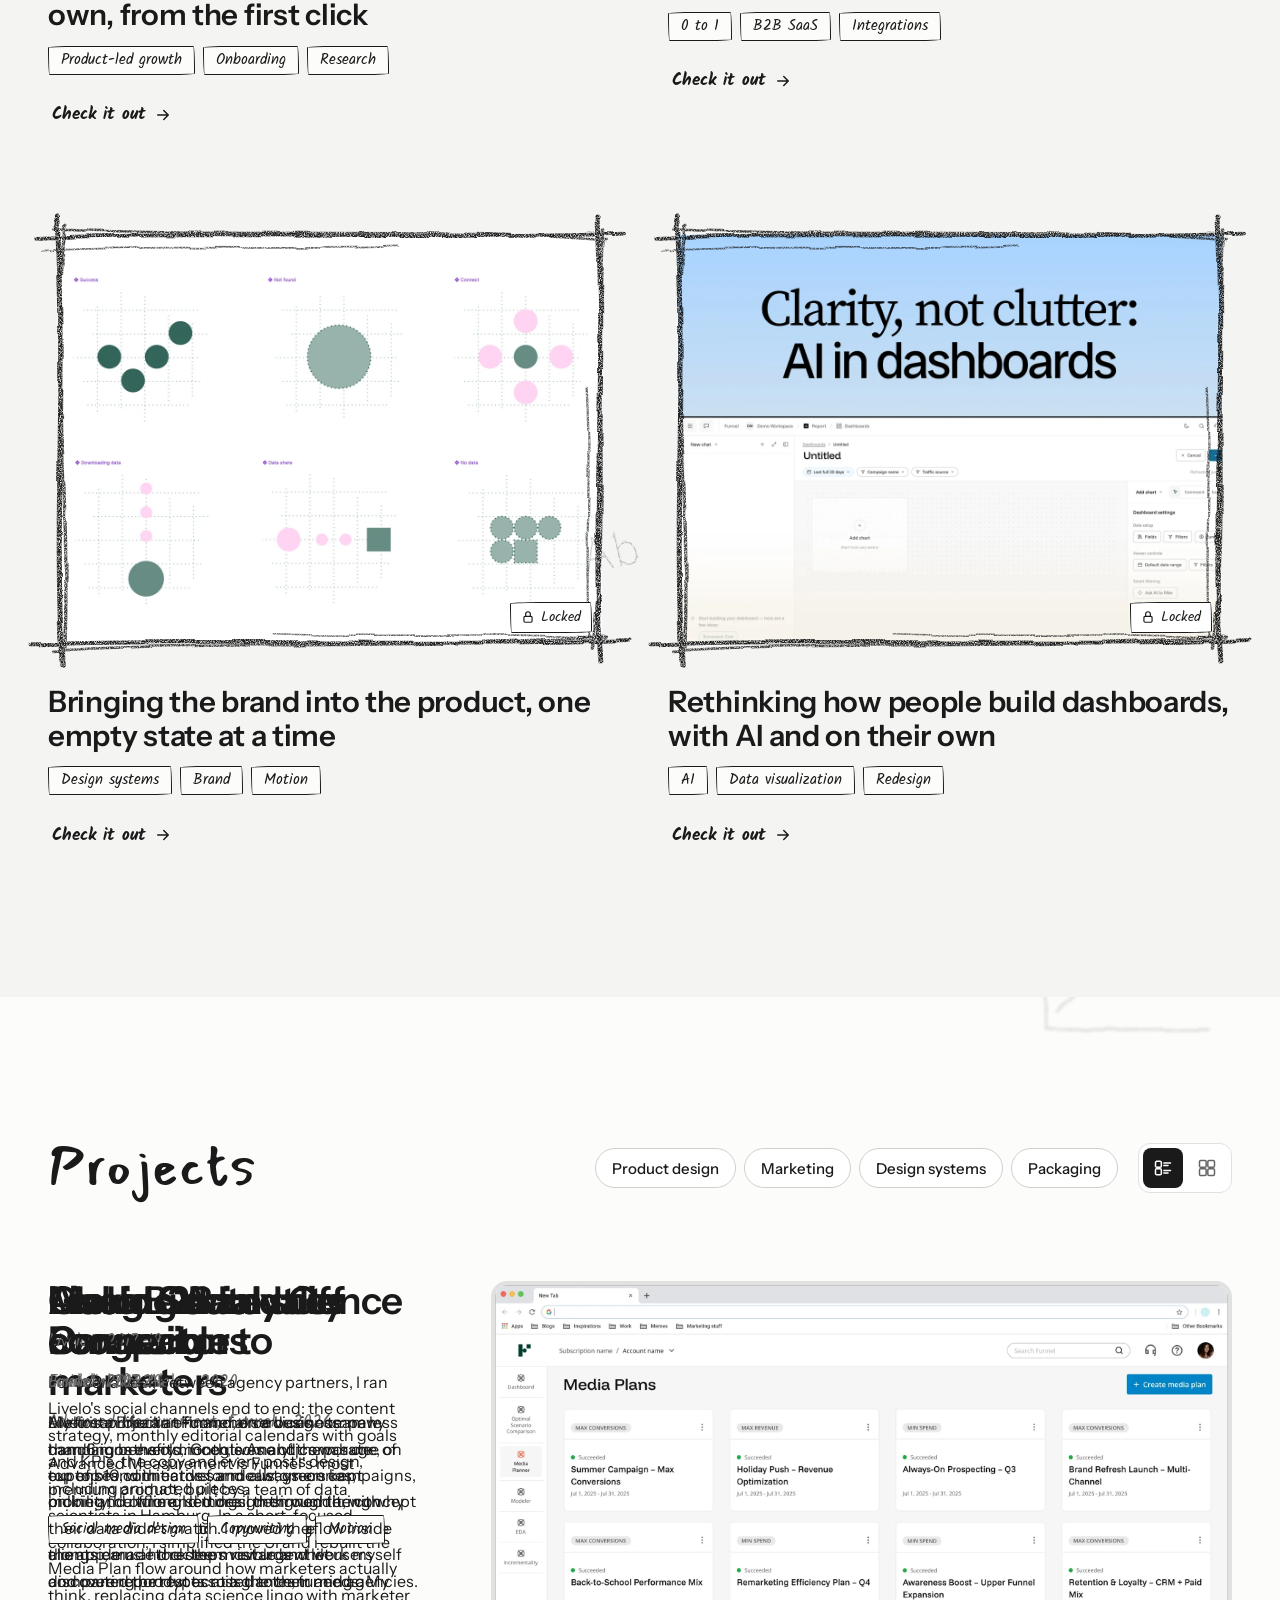
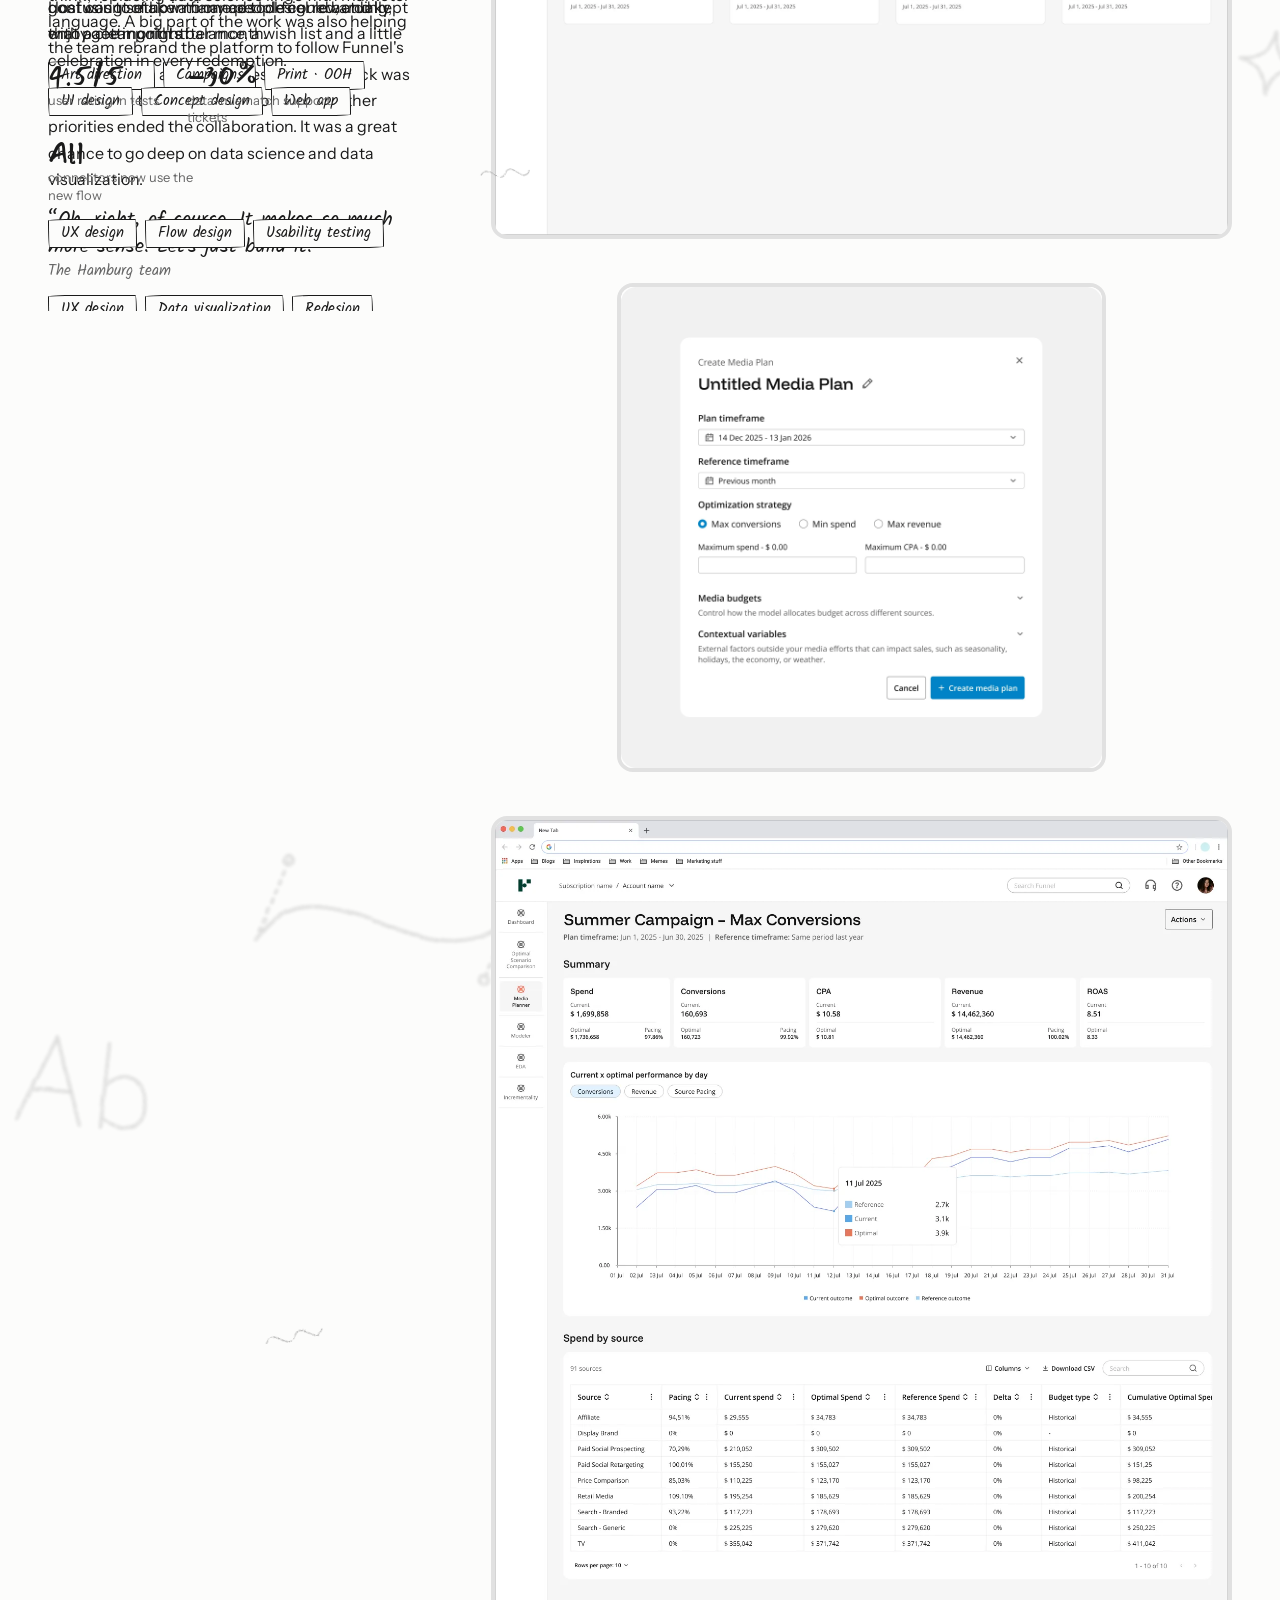
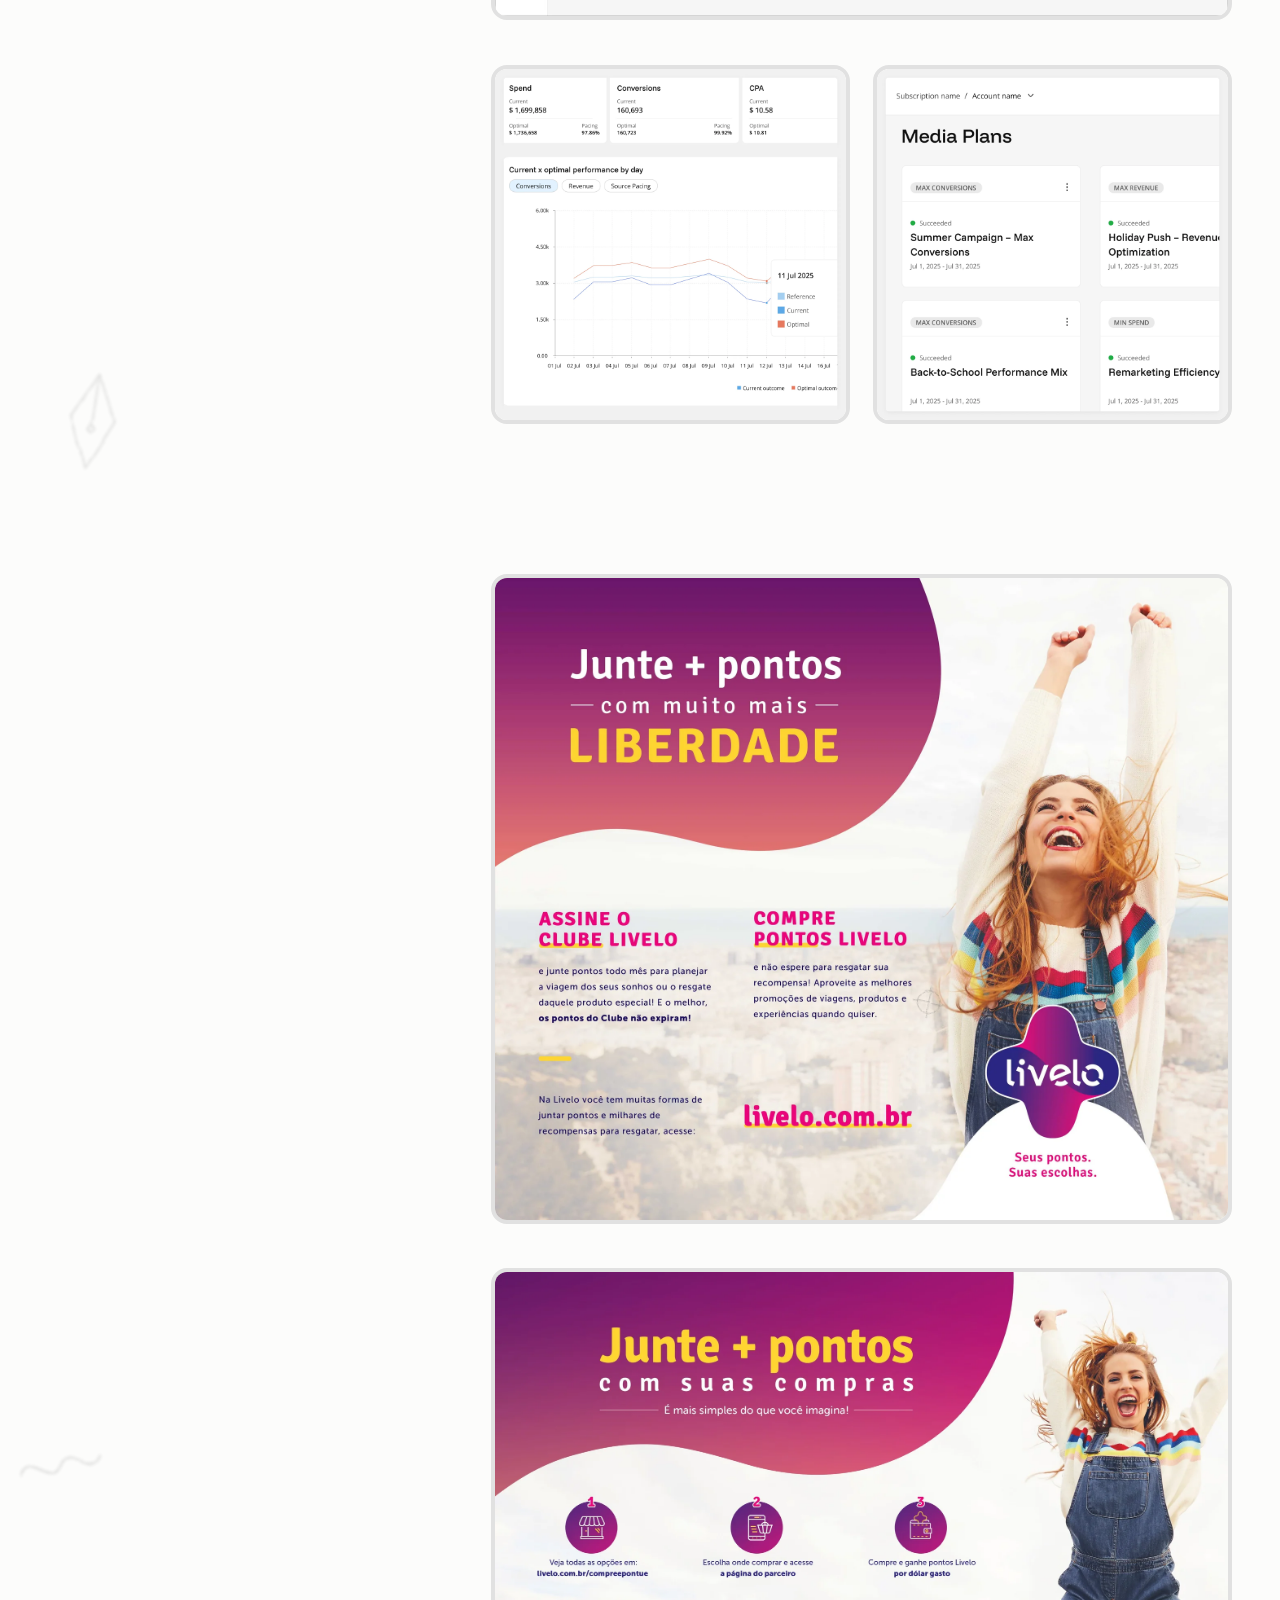
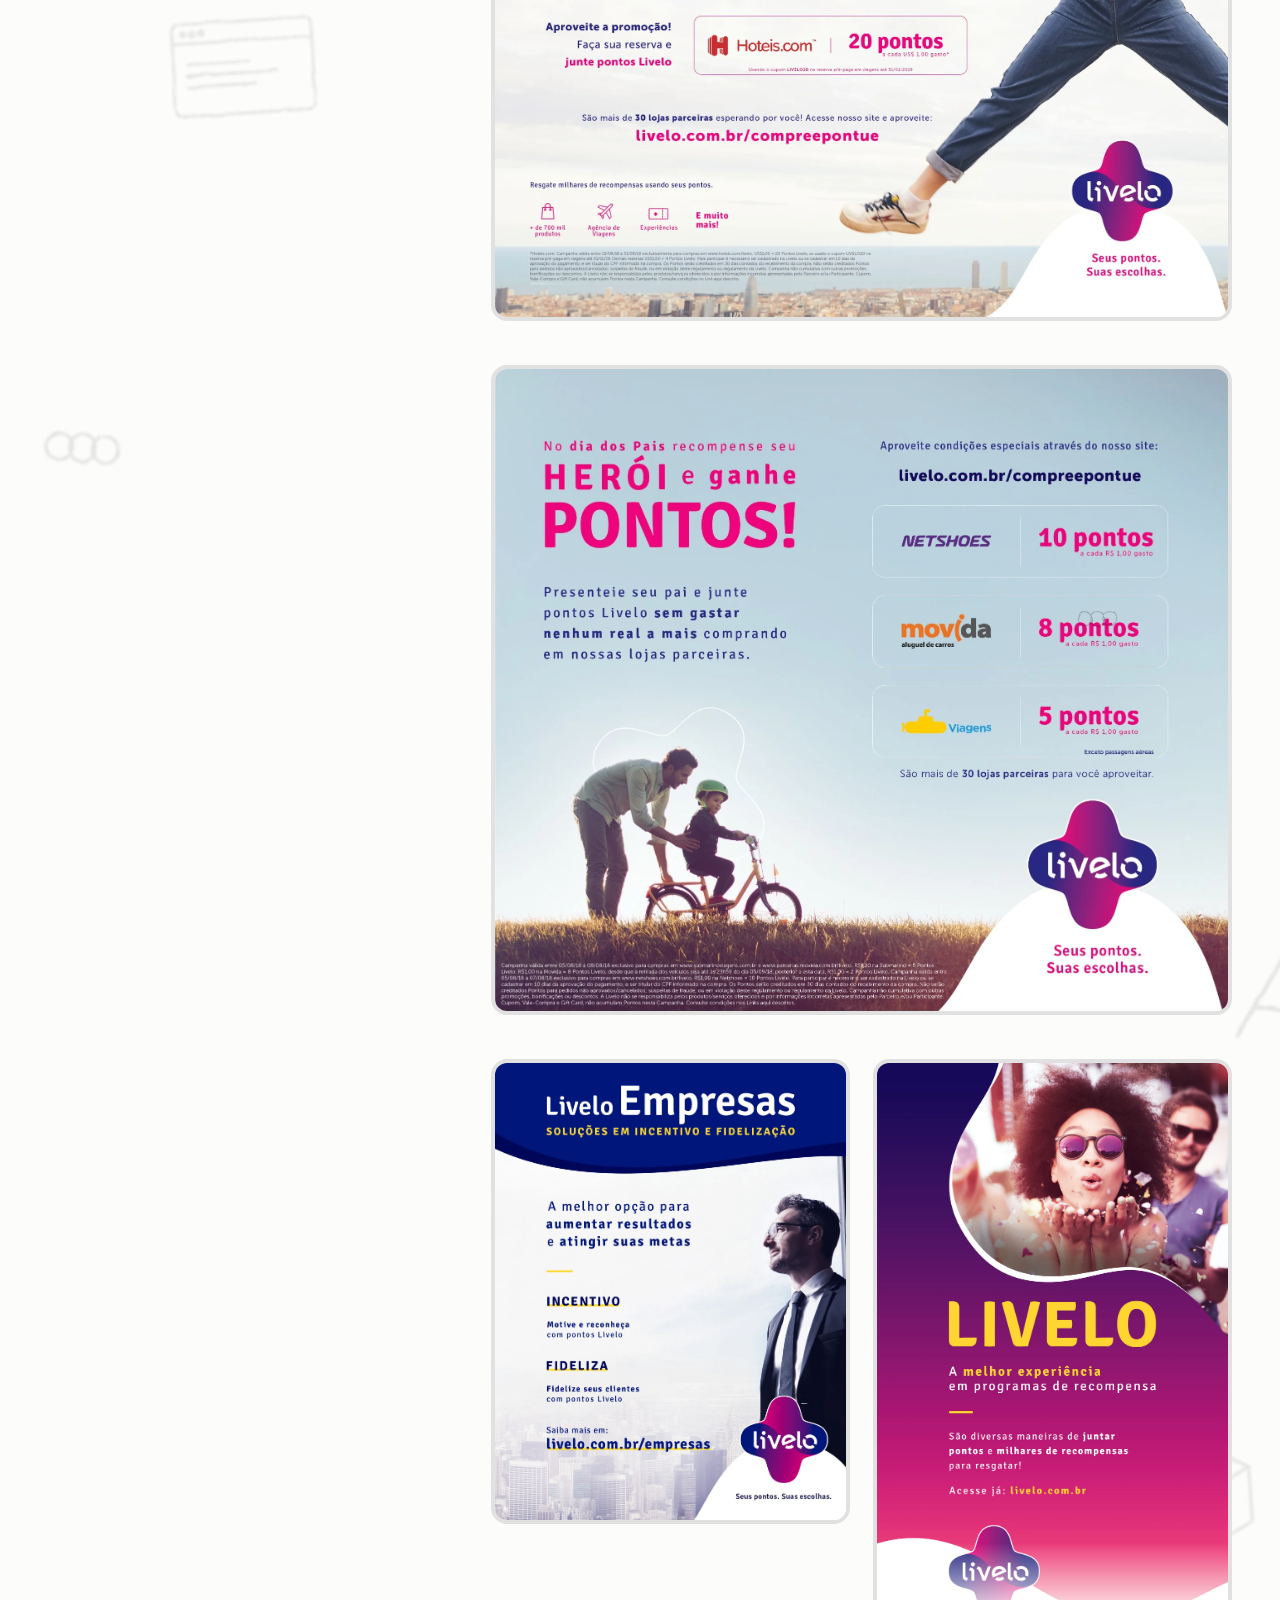
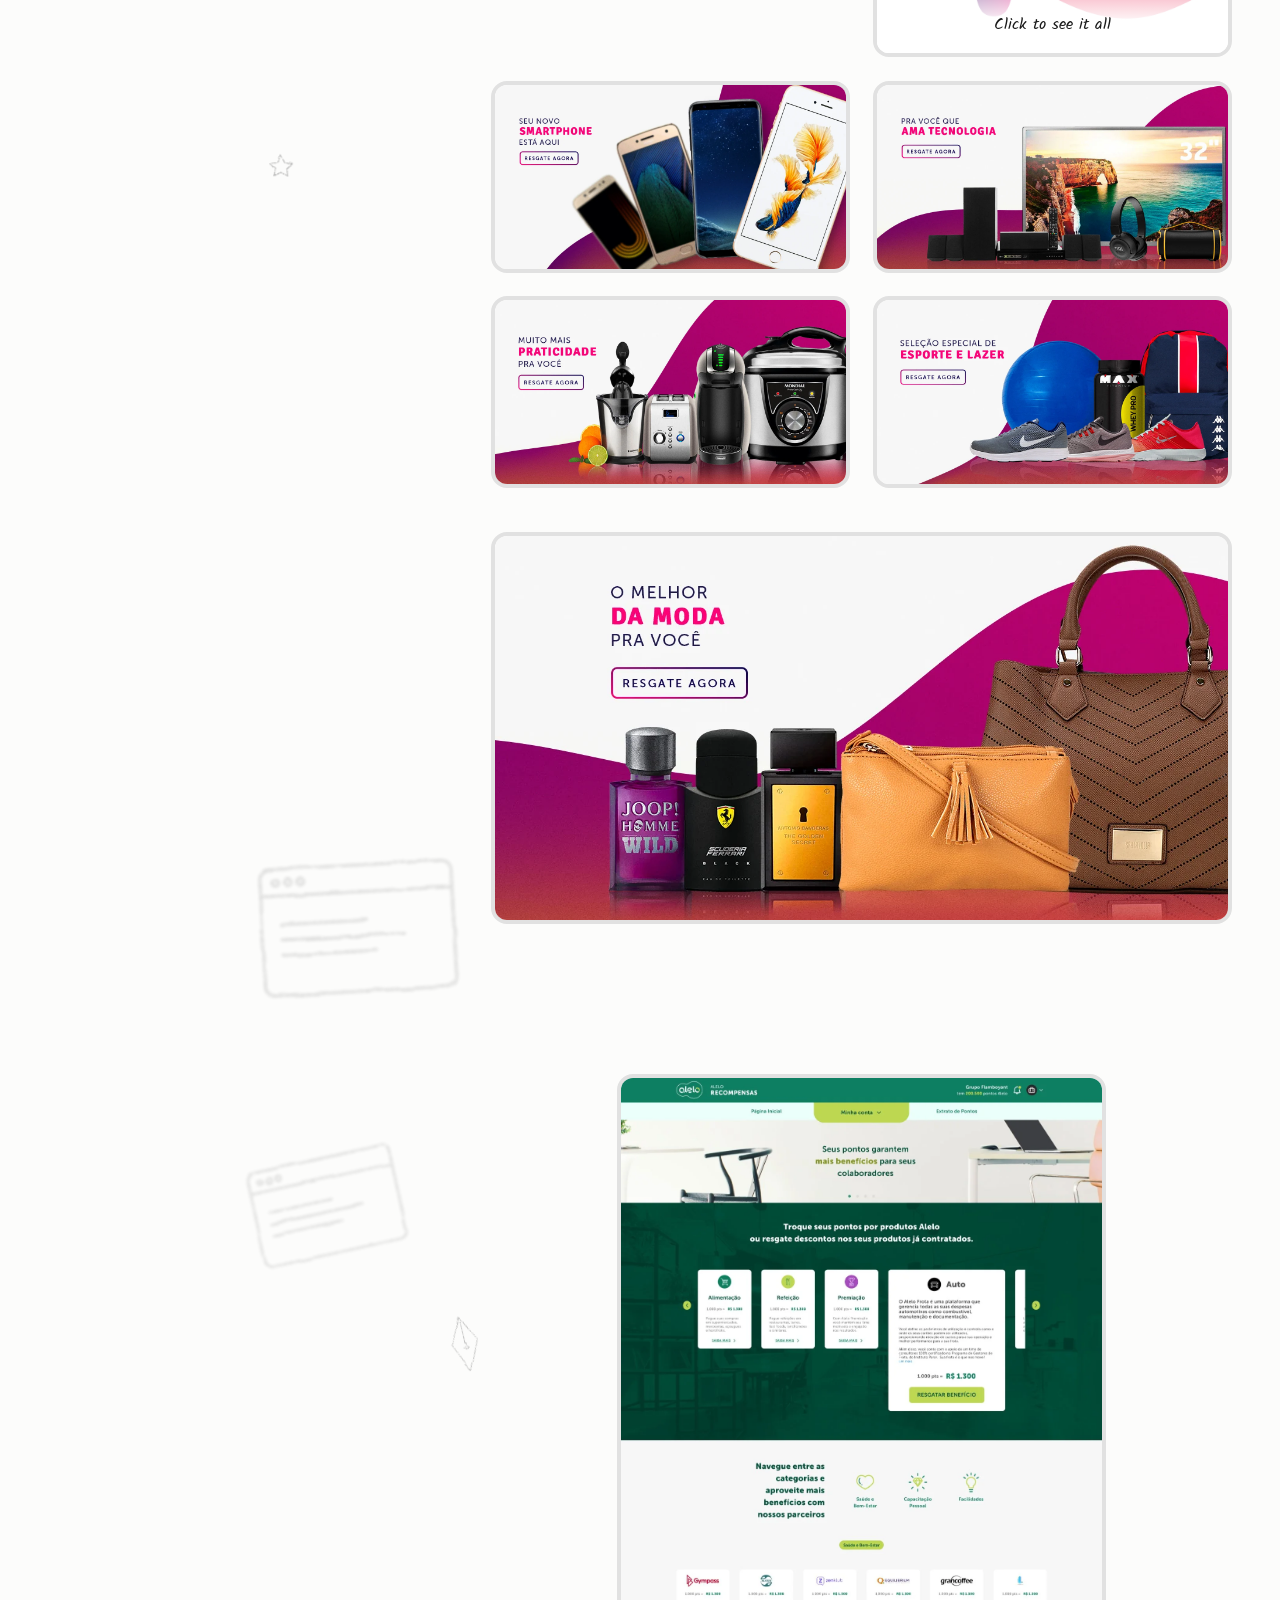
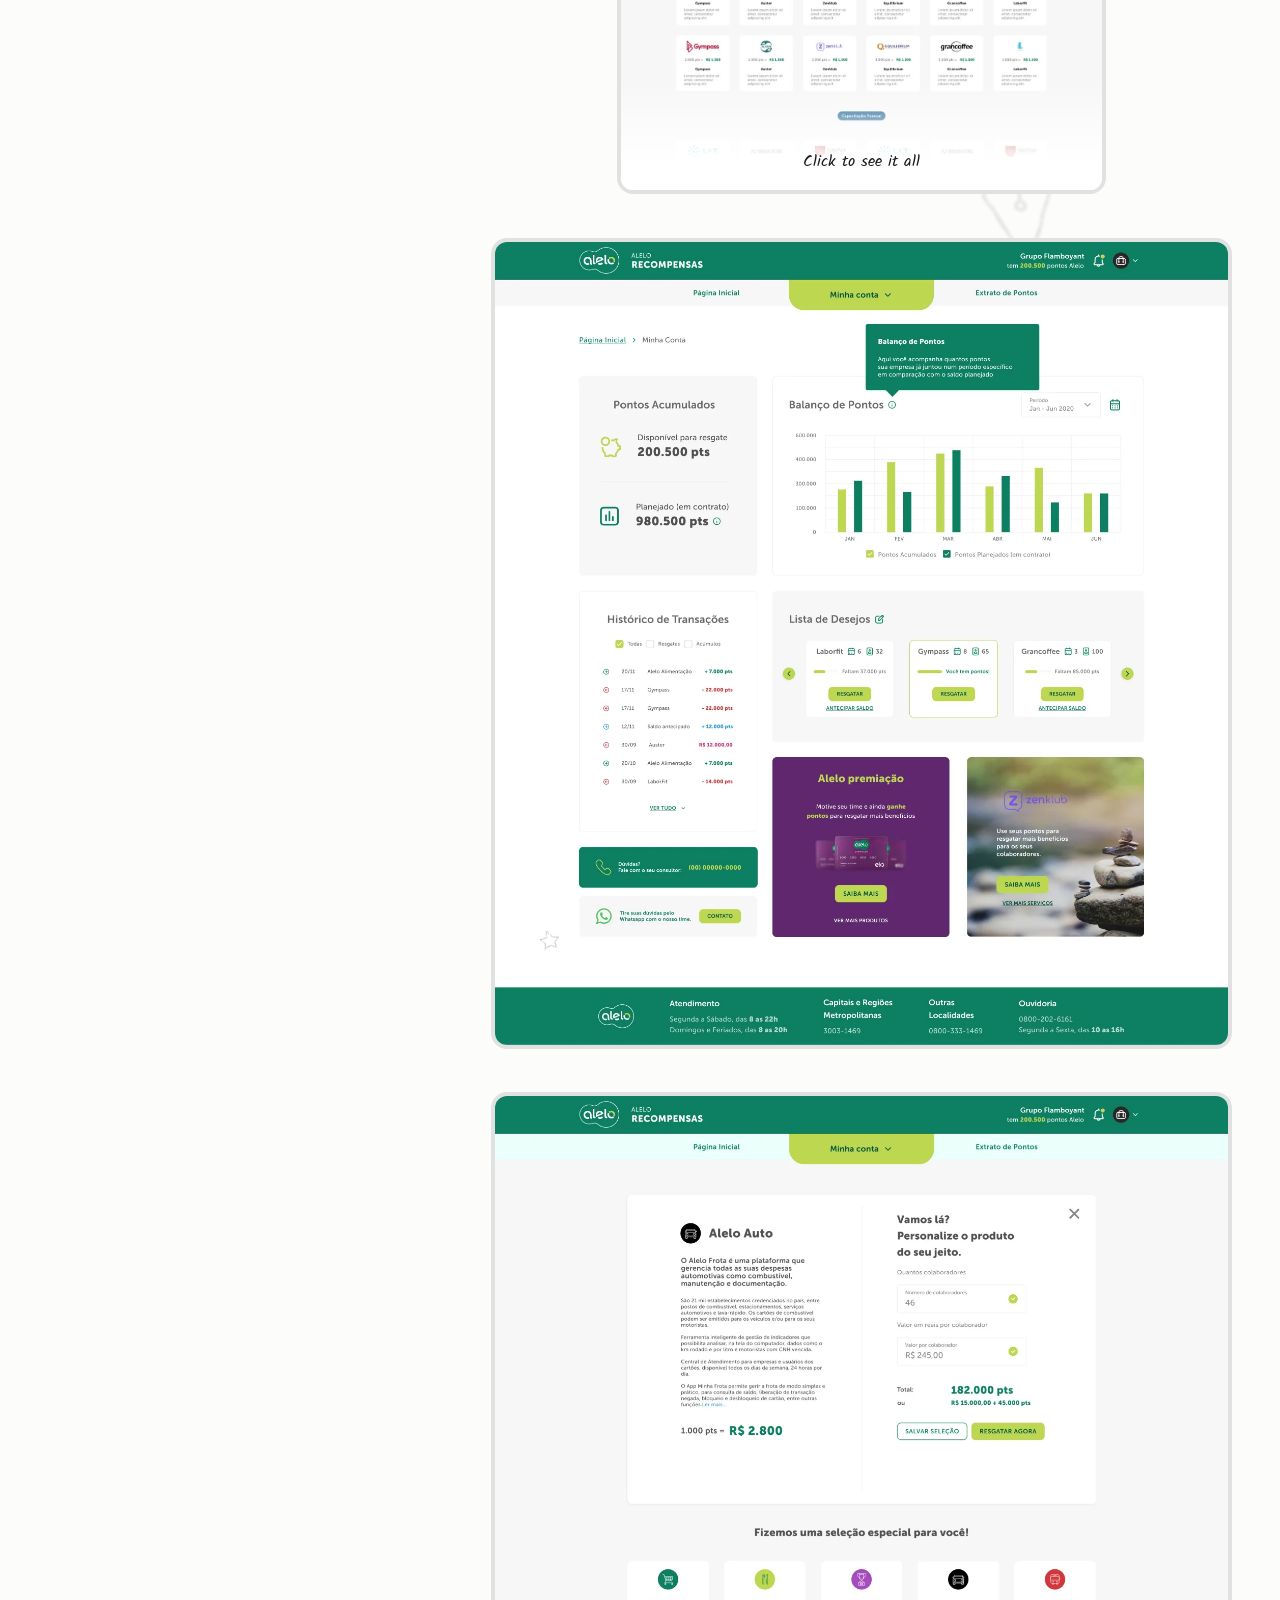
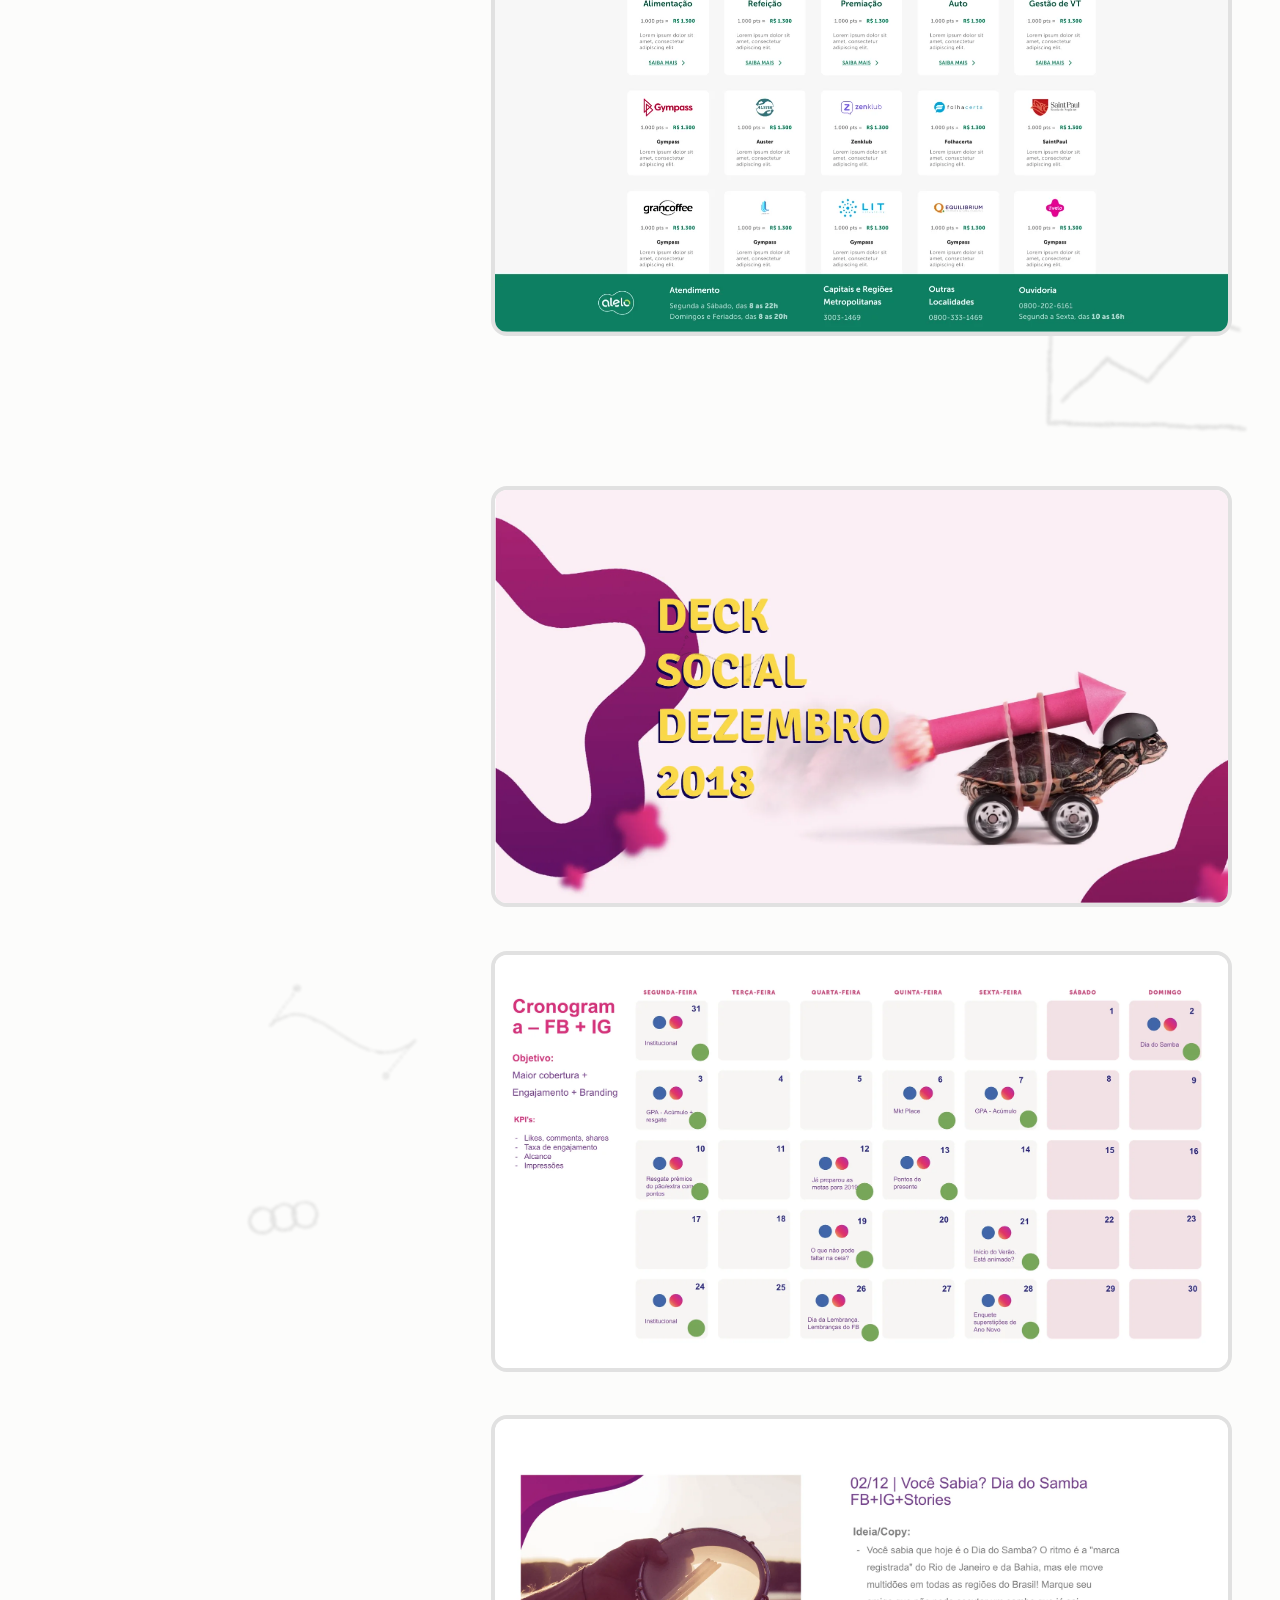
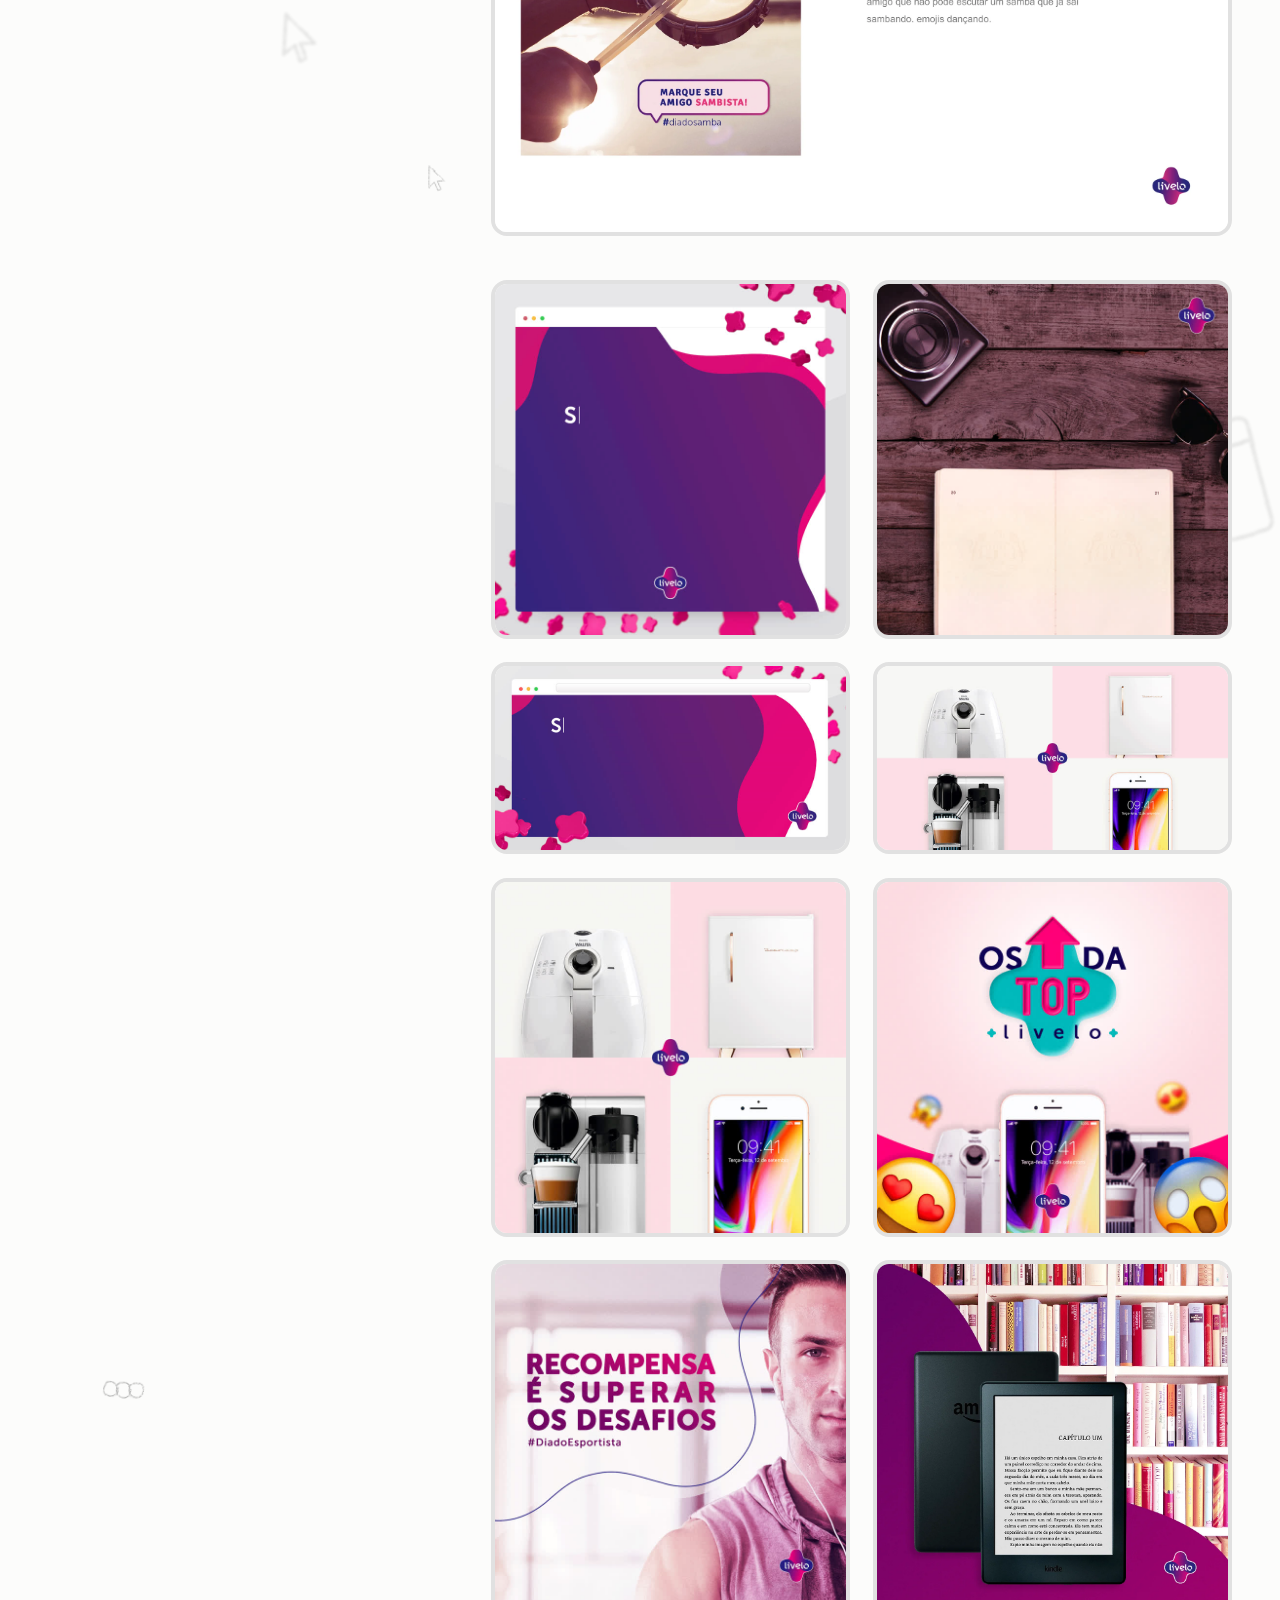
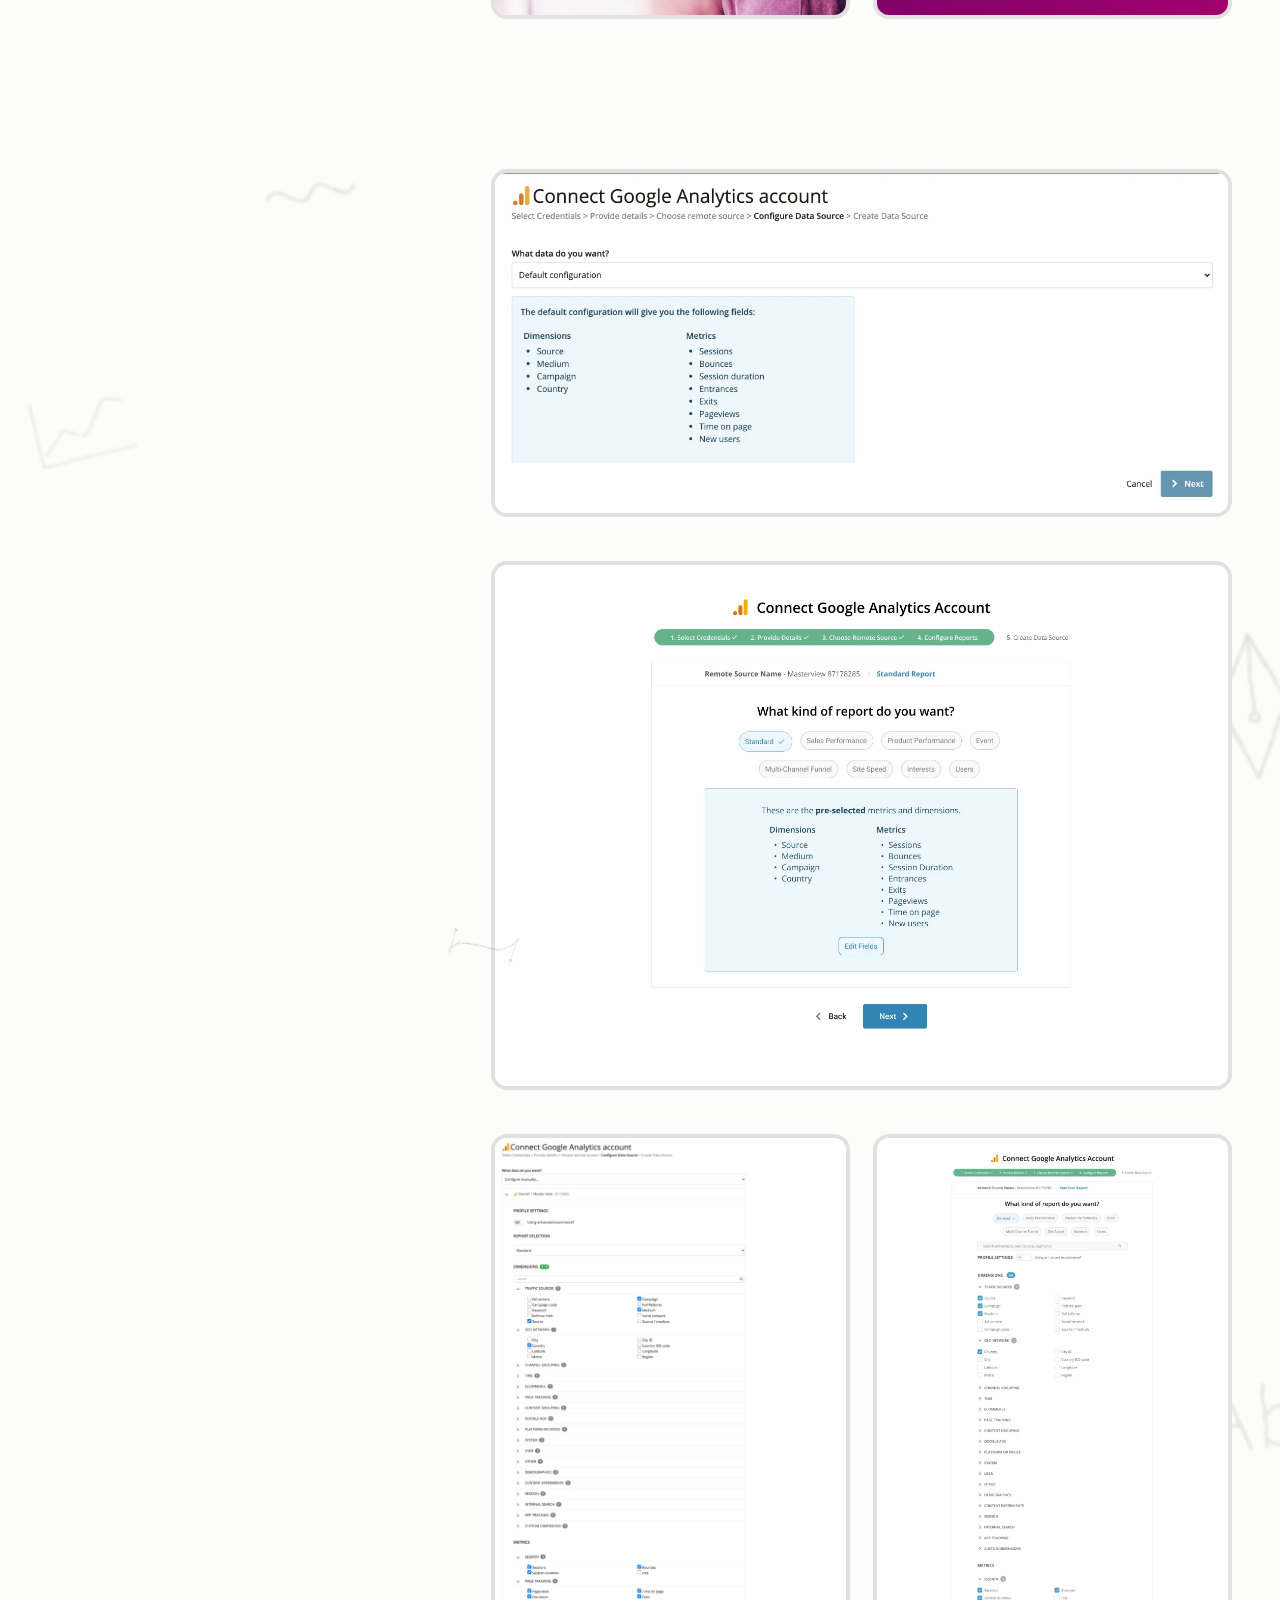
==== commit cd9bc72a: "First-person copy, delightful design and startup positioning, new photo Co-Authored-By: Claude Opus " ====
--- a/index.html
+++ b/index.html
@@ -9,11 +9,11 @@
 <link rel="preconnect" href="https://fonts.googleapis.com">
 <link rel="preconnect" href="https://fonts.gstatic.com" crossorigin>
 <link href="https://fonts.googleapis.com/css2?family=Instrument+Sans:wght@400;500;600;700&family=Kalam:wght@400;700&family=Mansalva&display=swap" rel="stylesheet">
-<link rel="stylesheet" href="assets/css/style.css?v=20261103194924">
+<link rel="stylesheet" href="assets/css/style.css?v=20261125061706">
 </head>
 <body data-page="home">
 <main id="main"></main>
-<script src="assets/js/content.js?v=20261103194924"></script>
-<script src="assets/js/site.js?v=20261103194924"></script>
+<script src="assets/js/content.js?v=20261125061706"></script>
+<script src="assets/js/site.js?v=20261125061706"></script>
 </body>
 </html>
--- a/assets/css/style.css
+++ b/assets/css/style.css
@@ -494,3 +494,4 @@
 .projects .pgrid{margin-top:48px}
 .projects .feed{padding-top:72px}
 @media (max-width:760px){.projects .pgrid{margin-top:24px}.projects .feed{padding-top:40px}}
+.qname{color:inherit;text-decoration:underline;text-decoration-color:#C9C9C6;text-underline-offset:3px;text-decoration-thickness:1.5px}.qname:hover{text-decoration-color:currentColor}
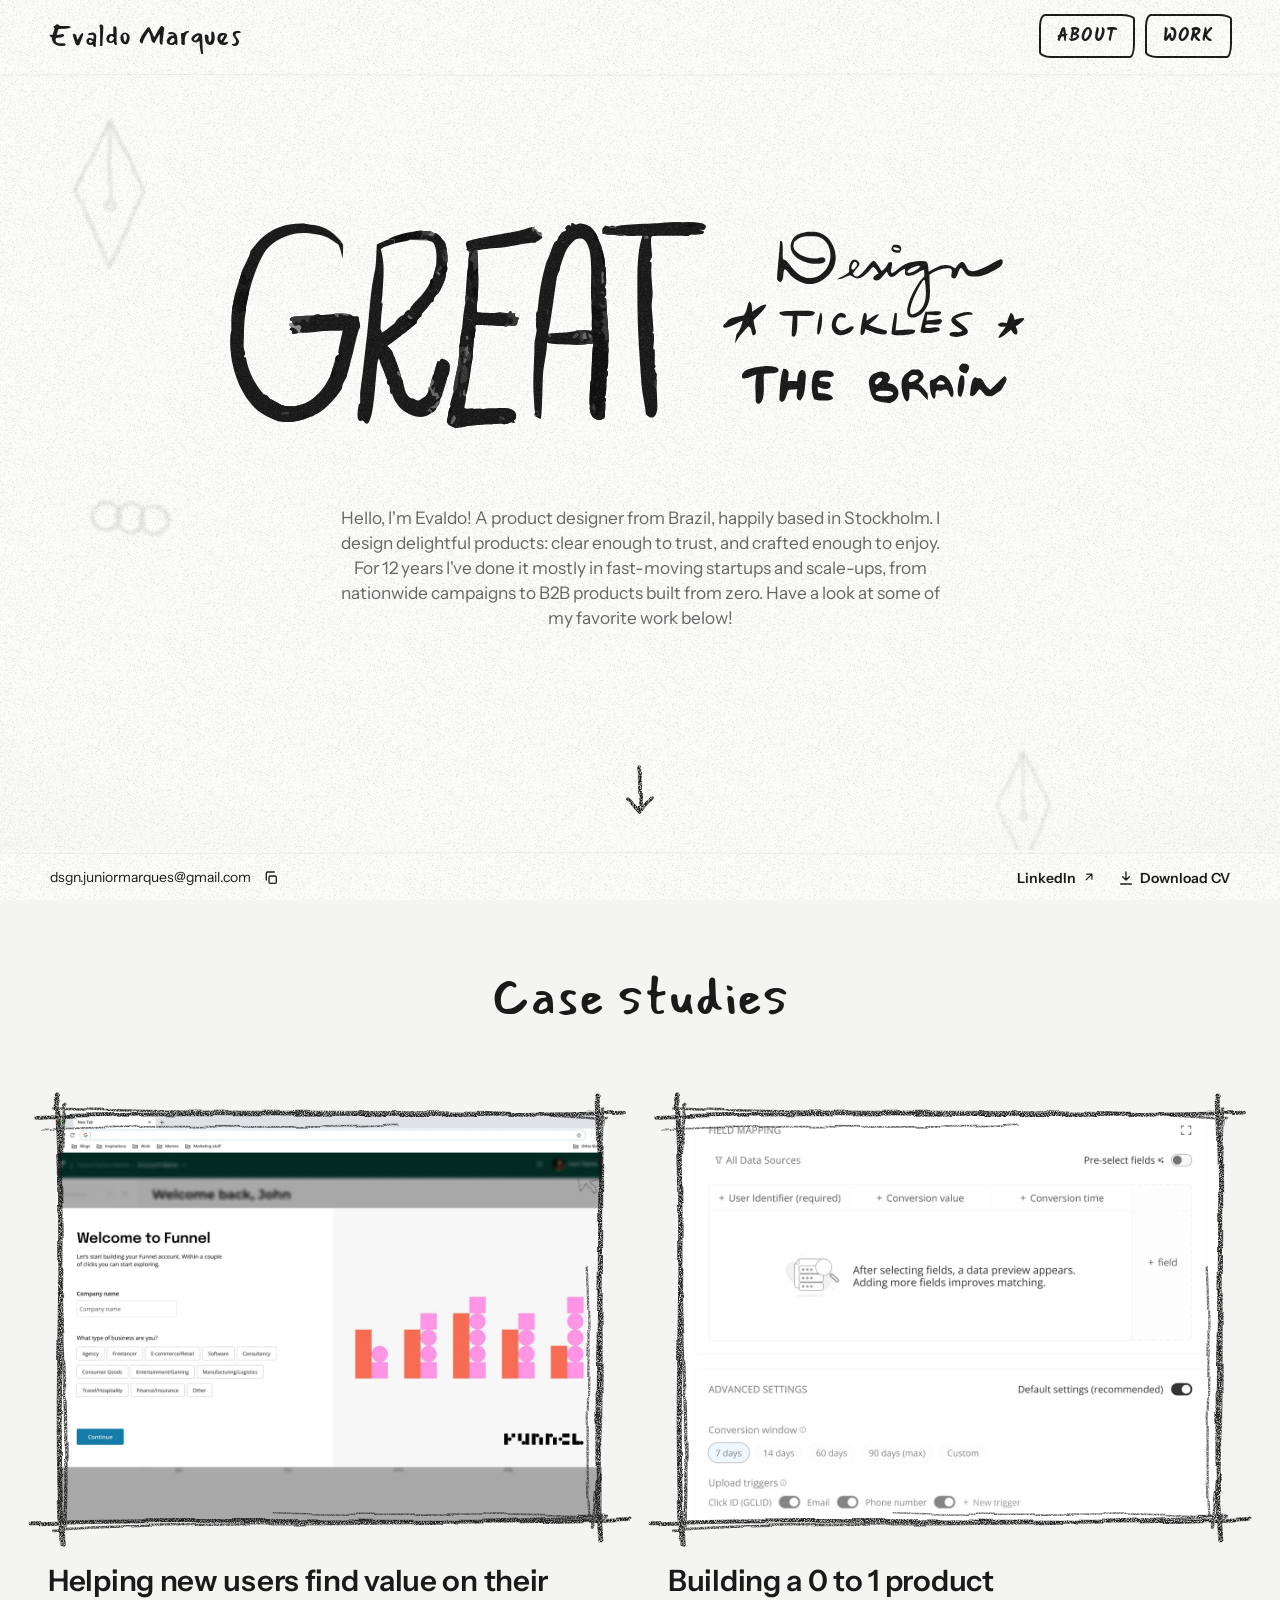
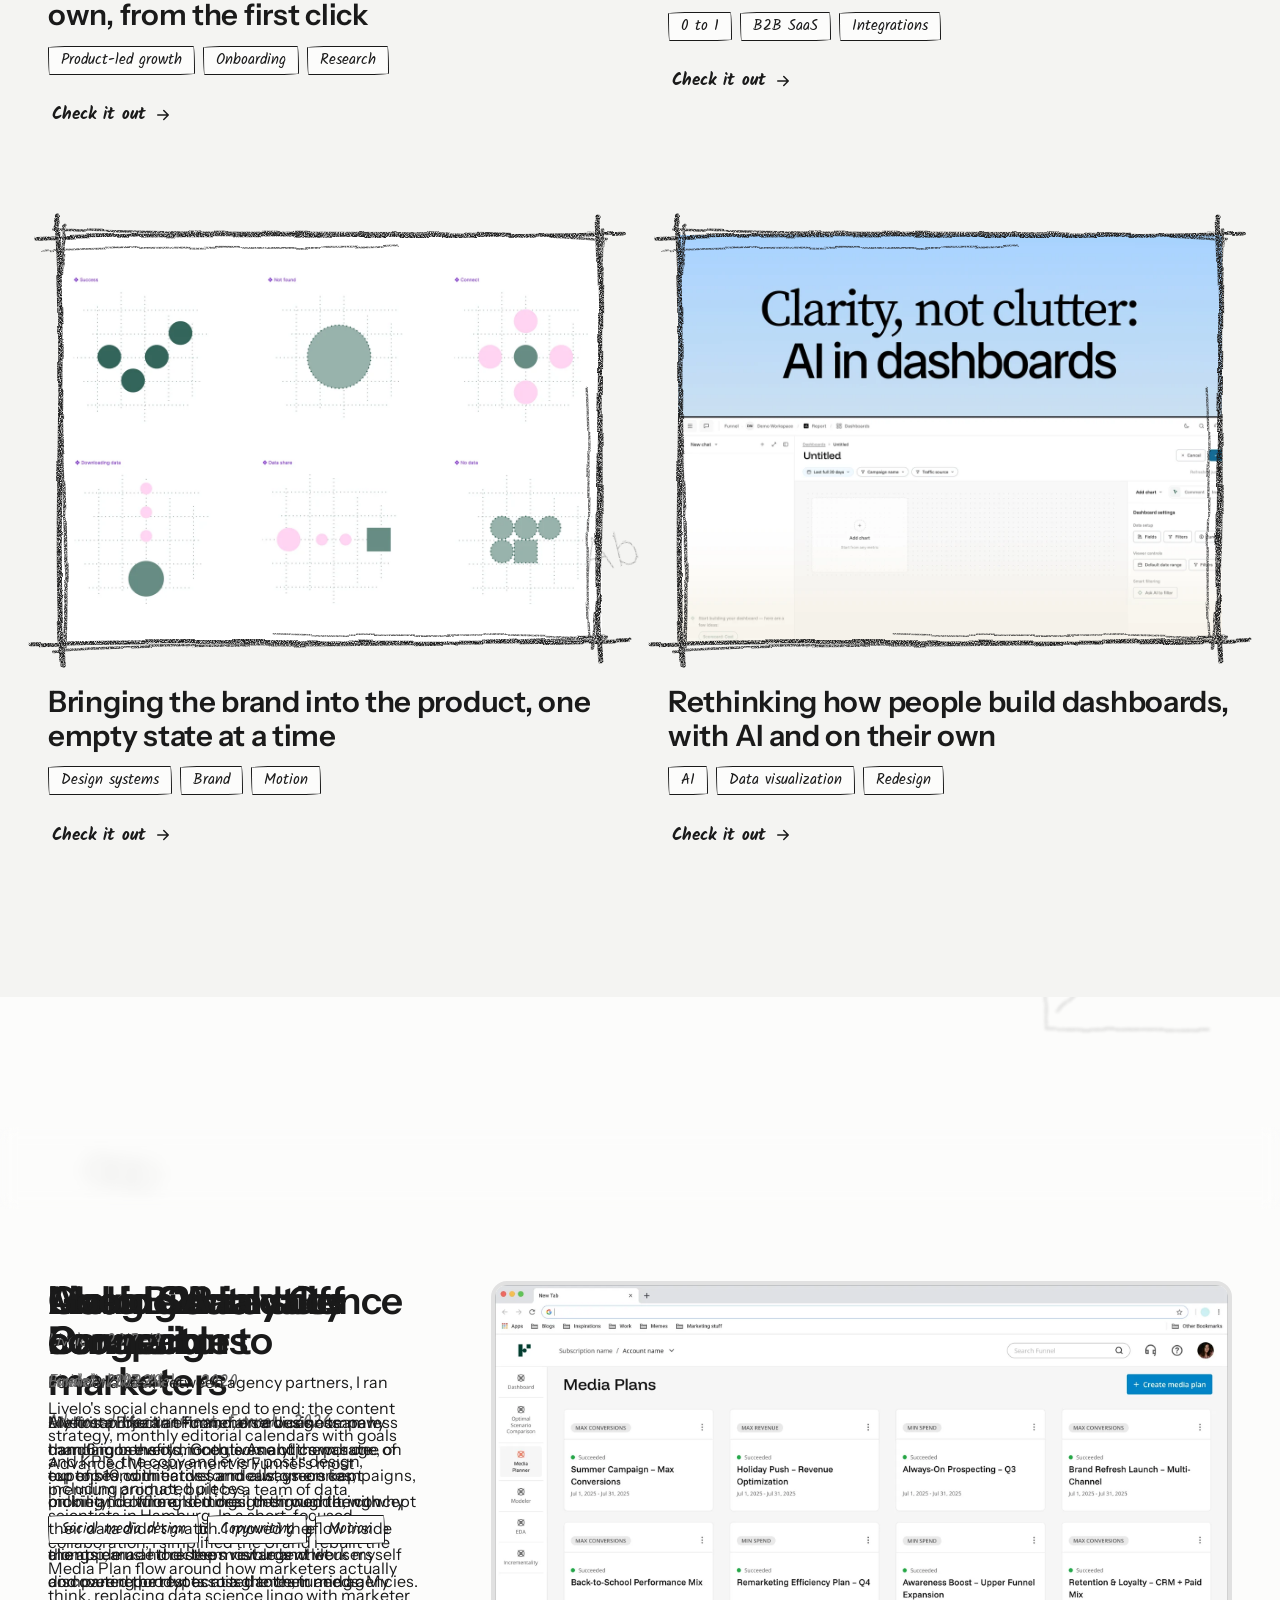
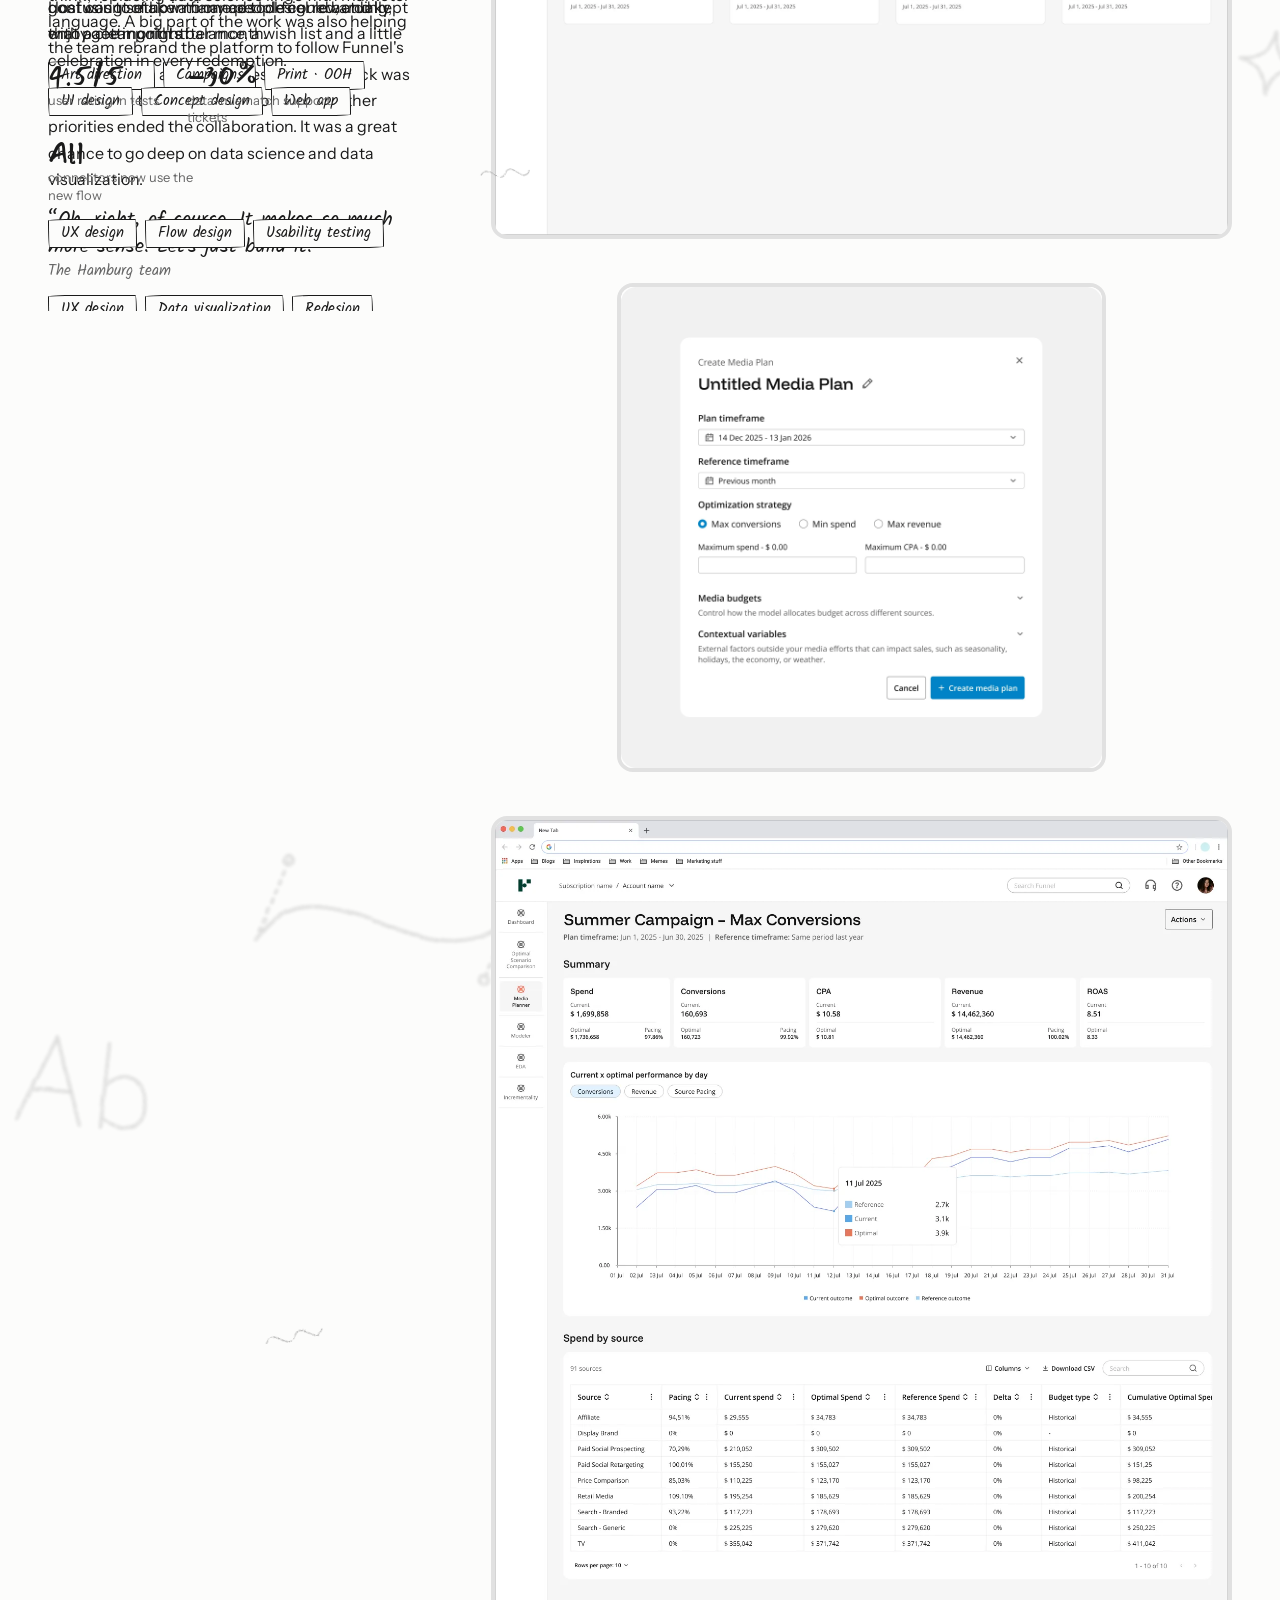
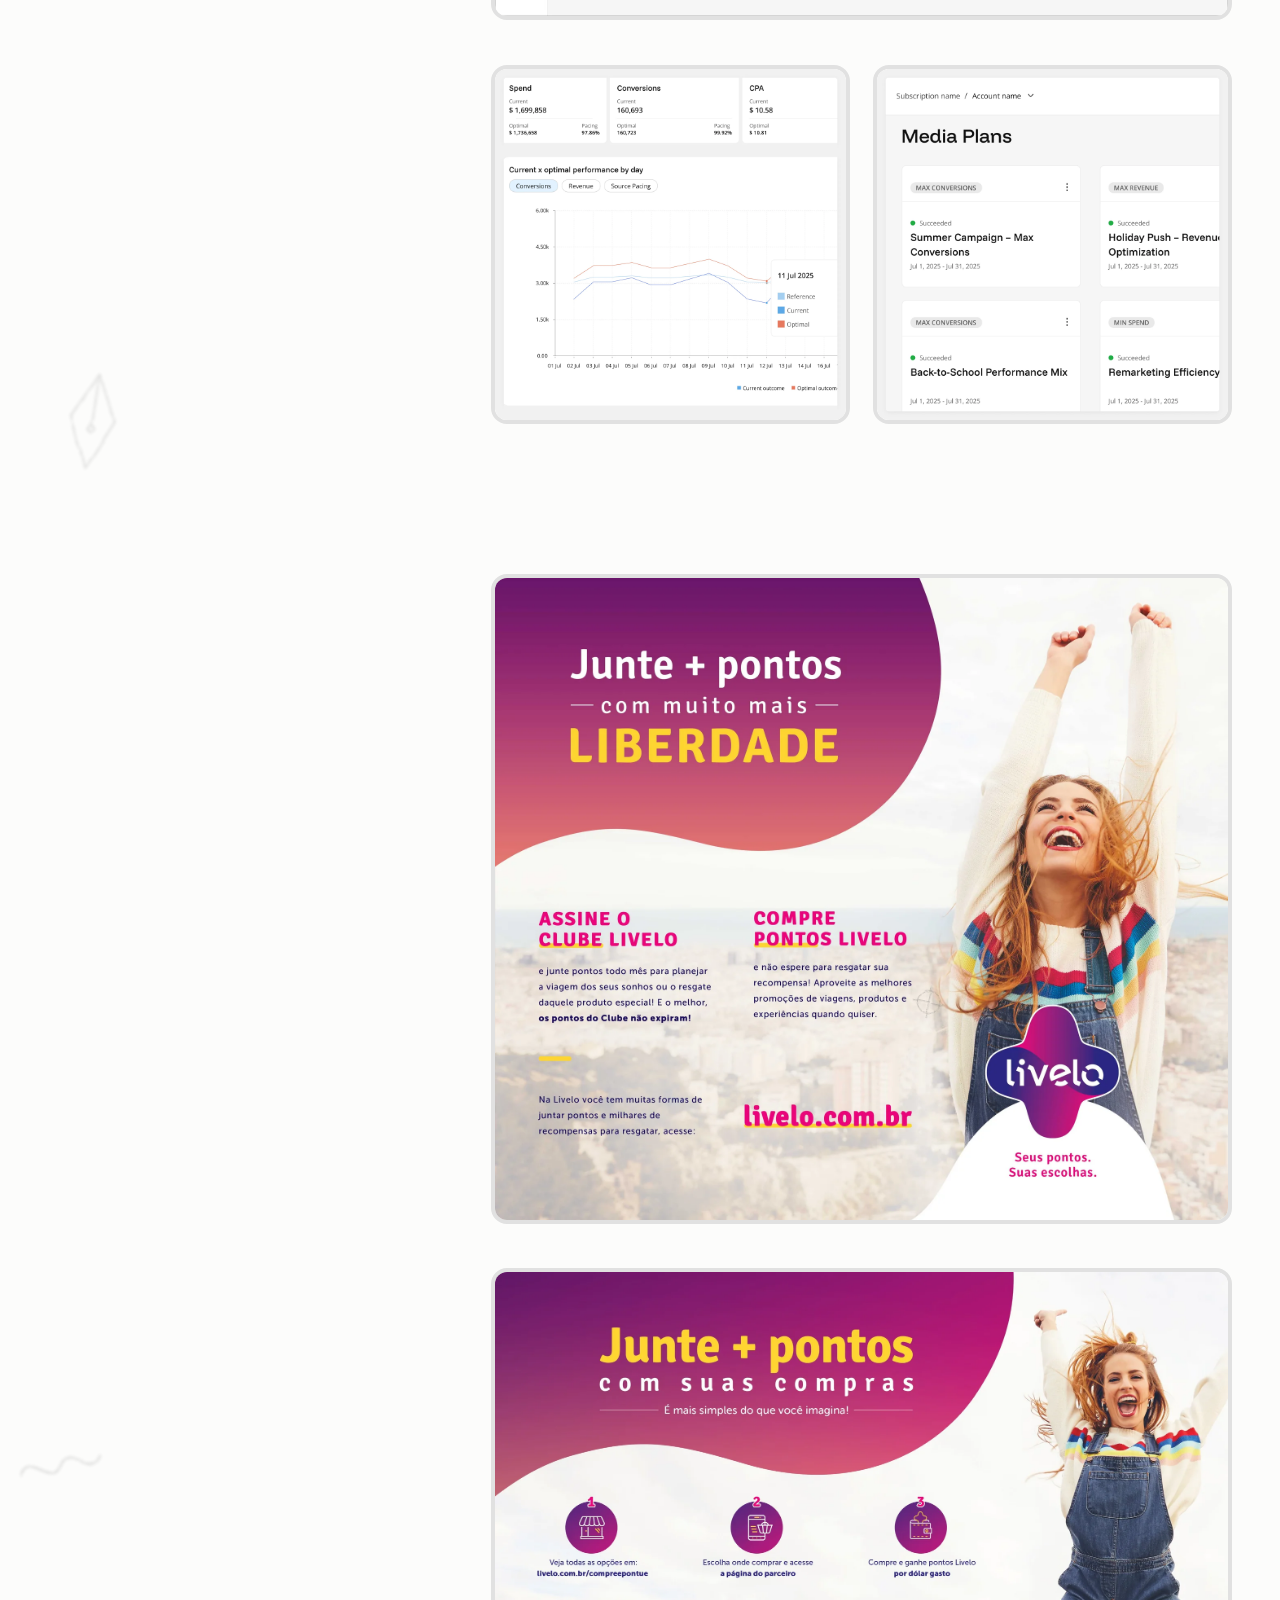
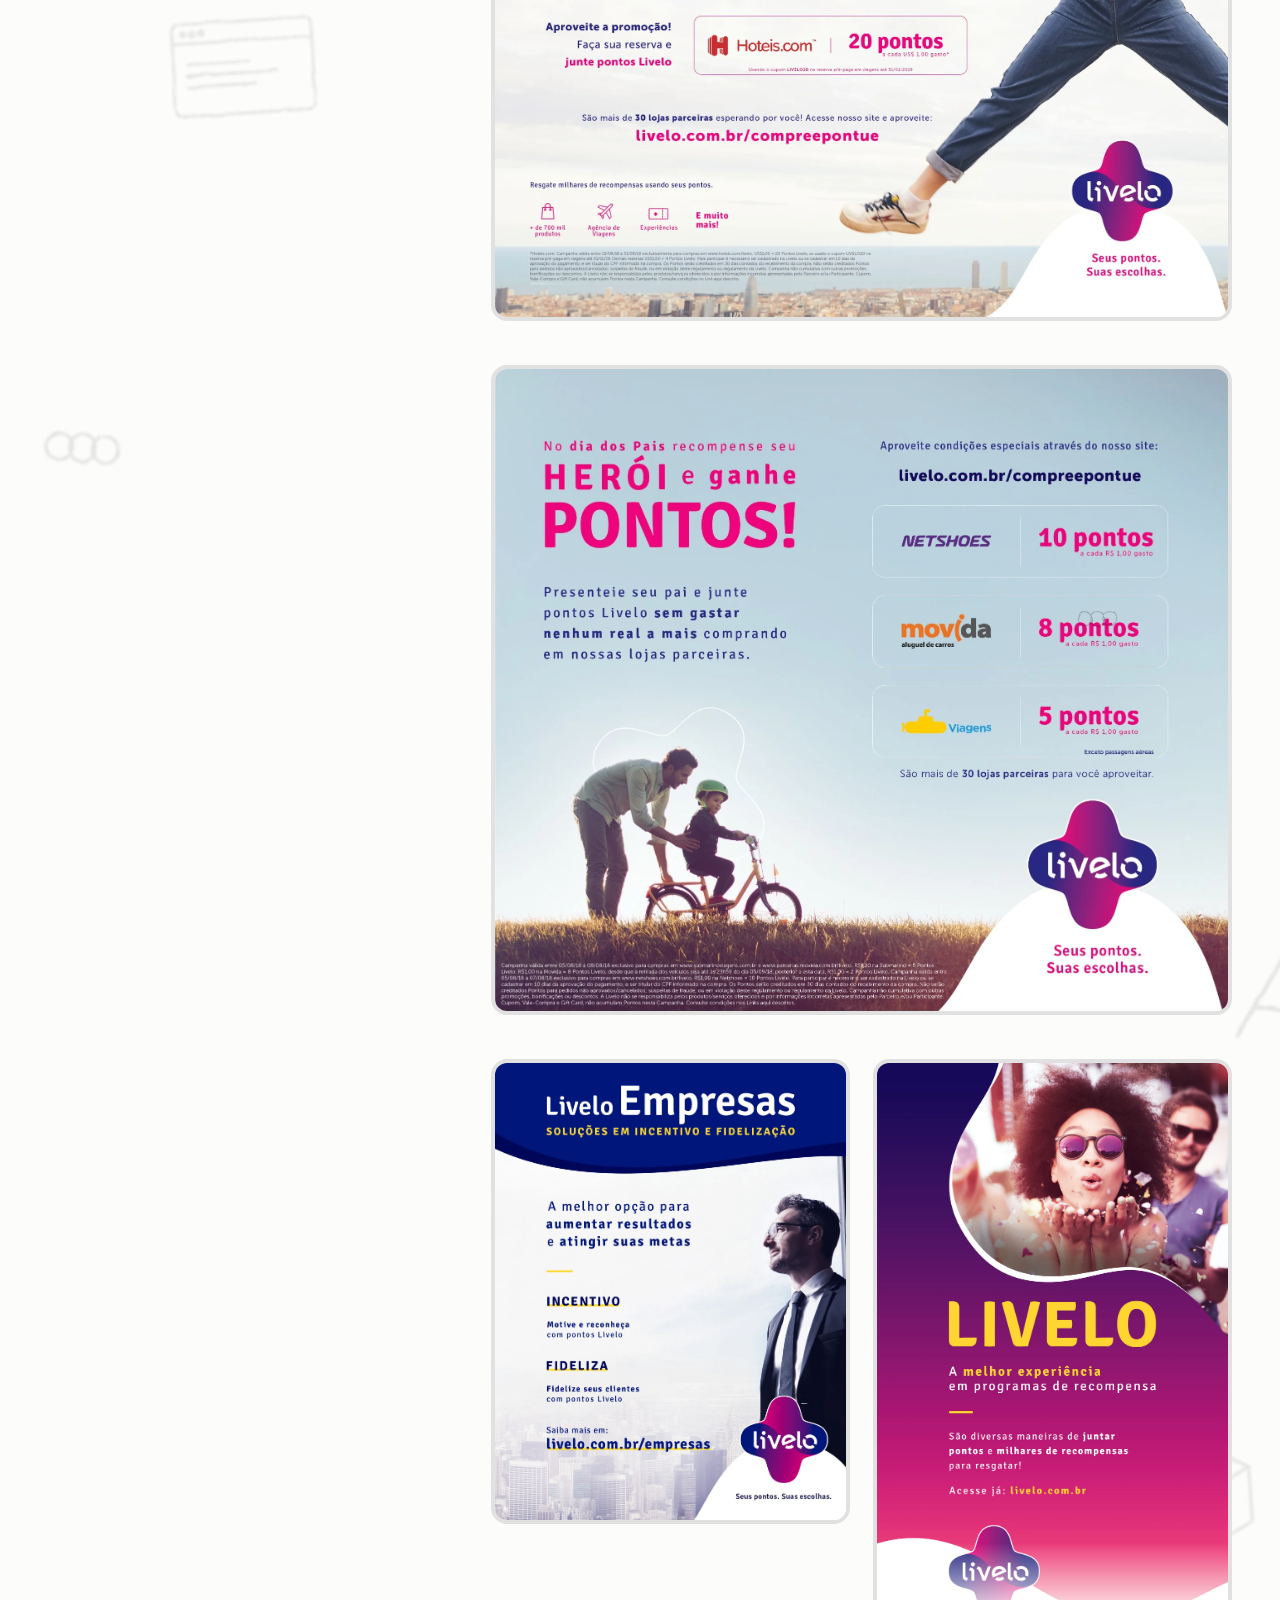
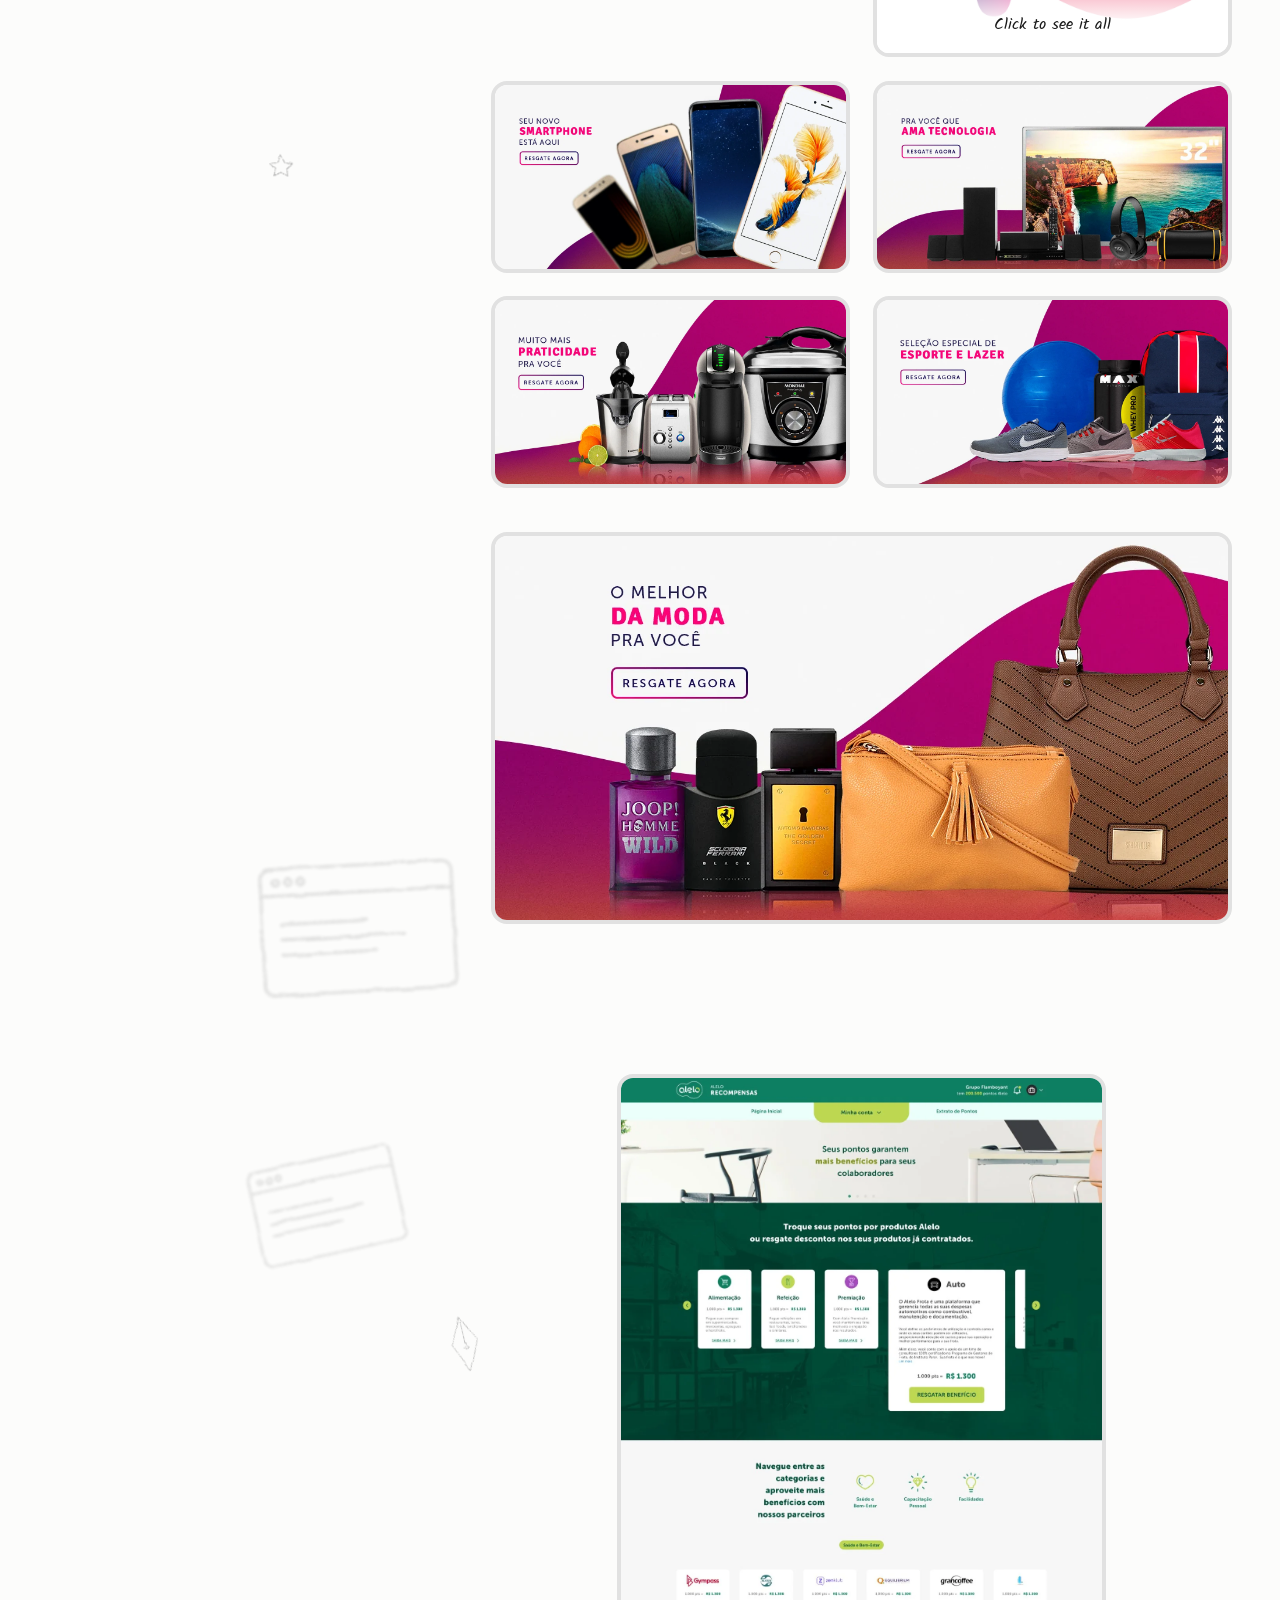
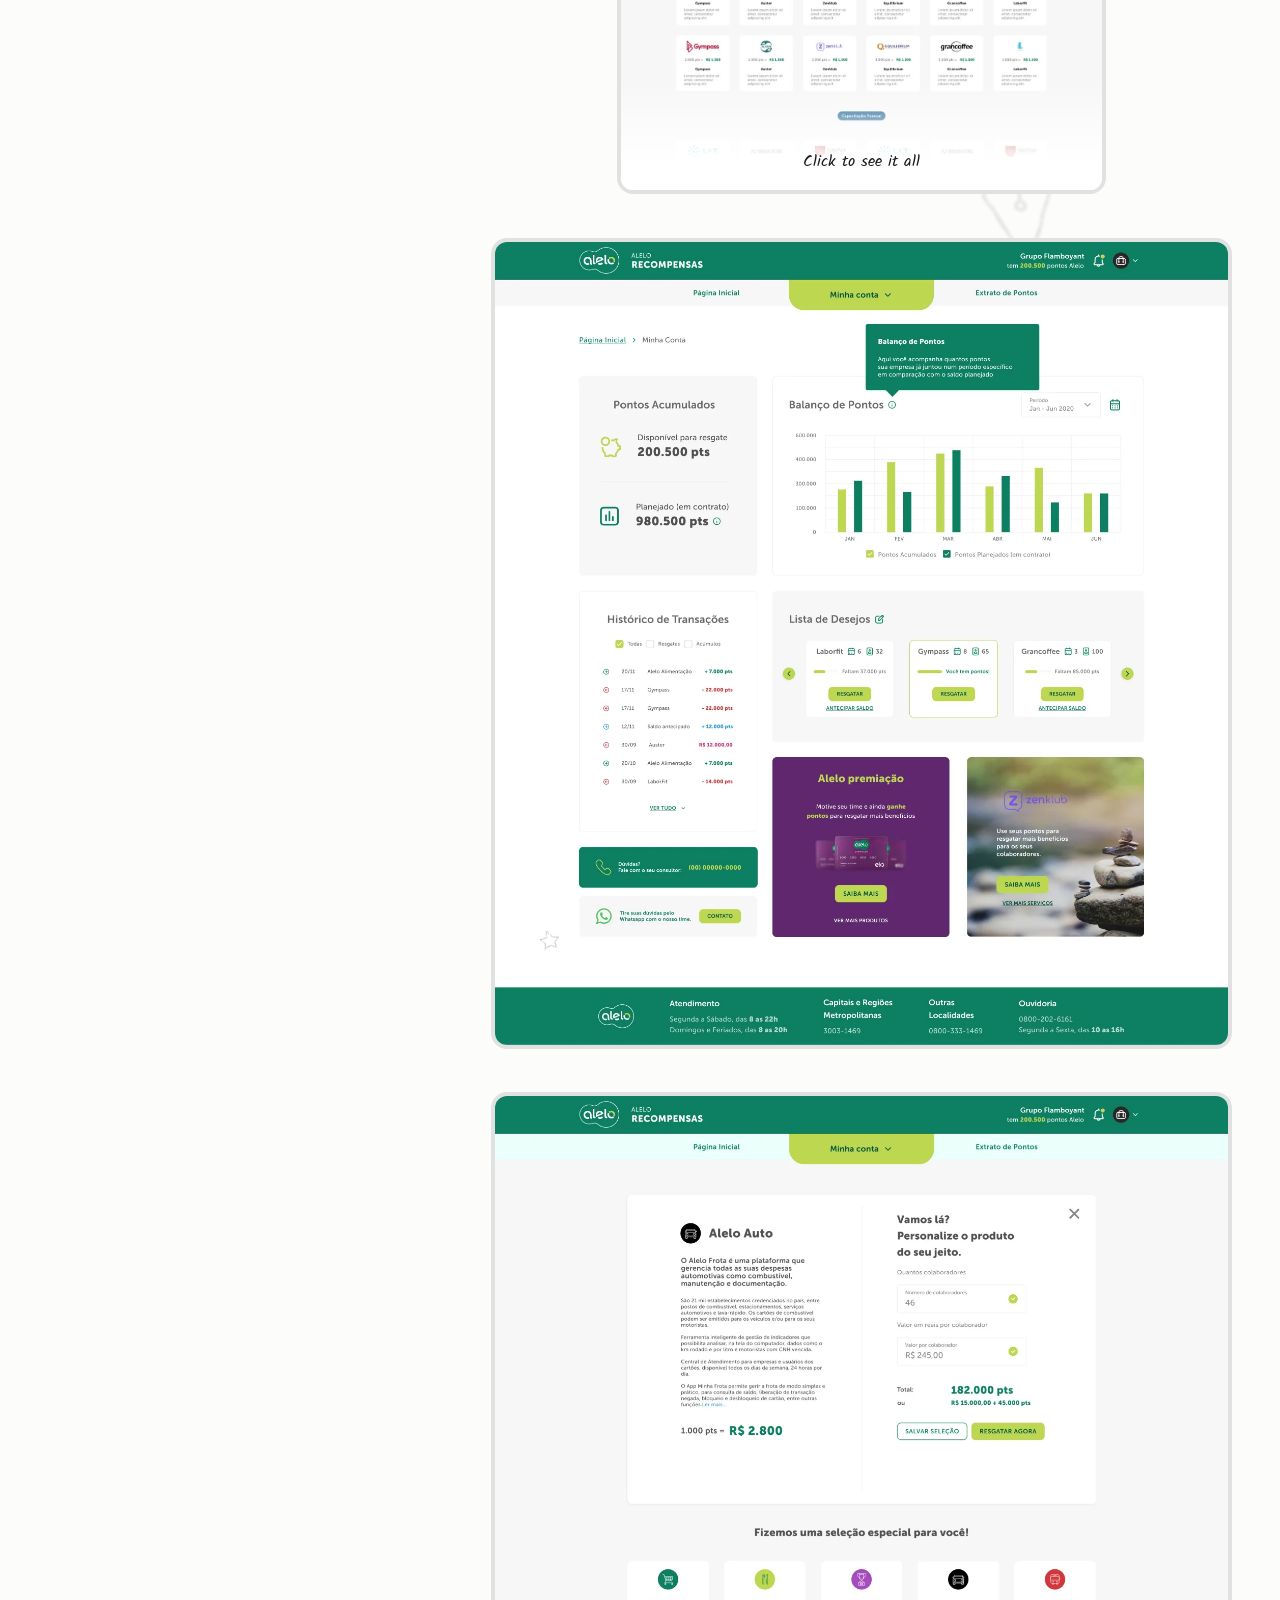
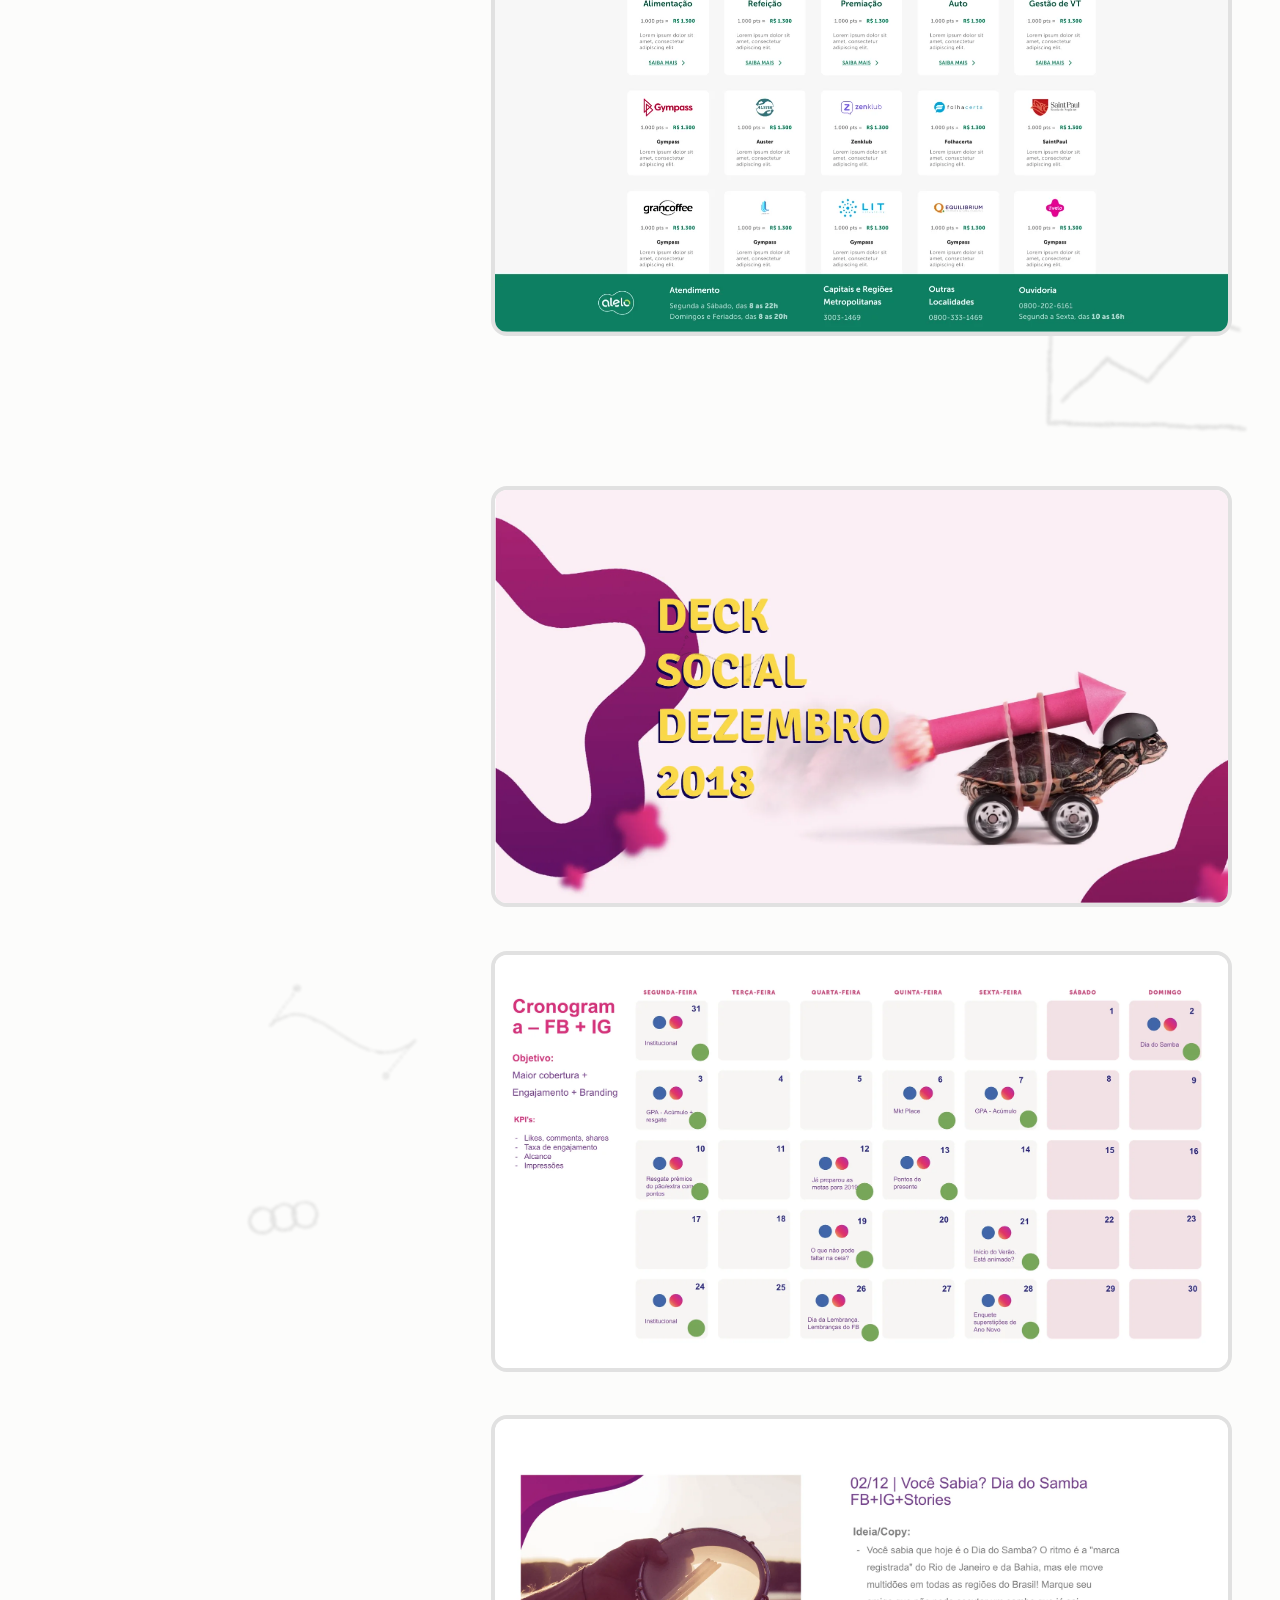
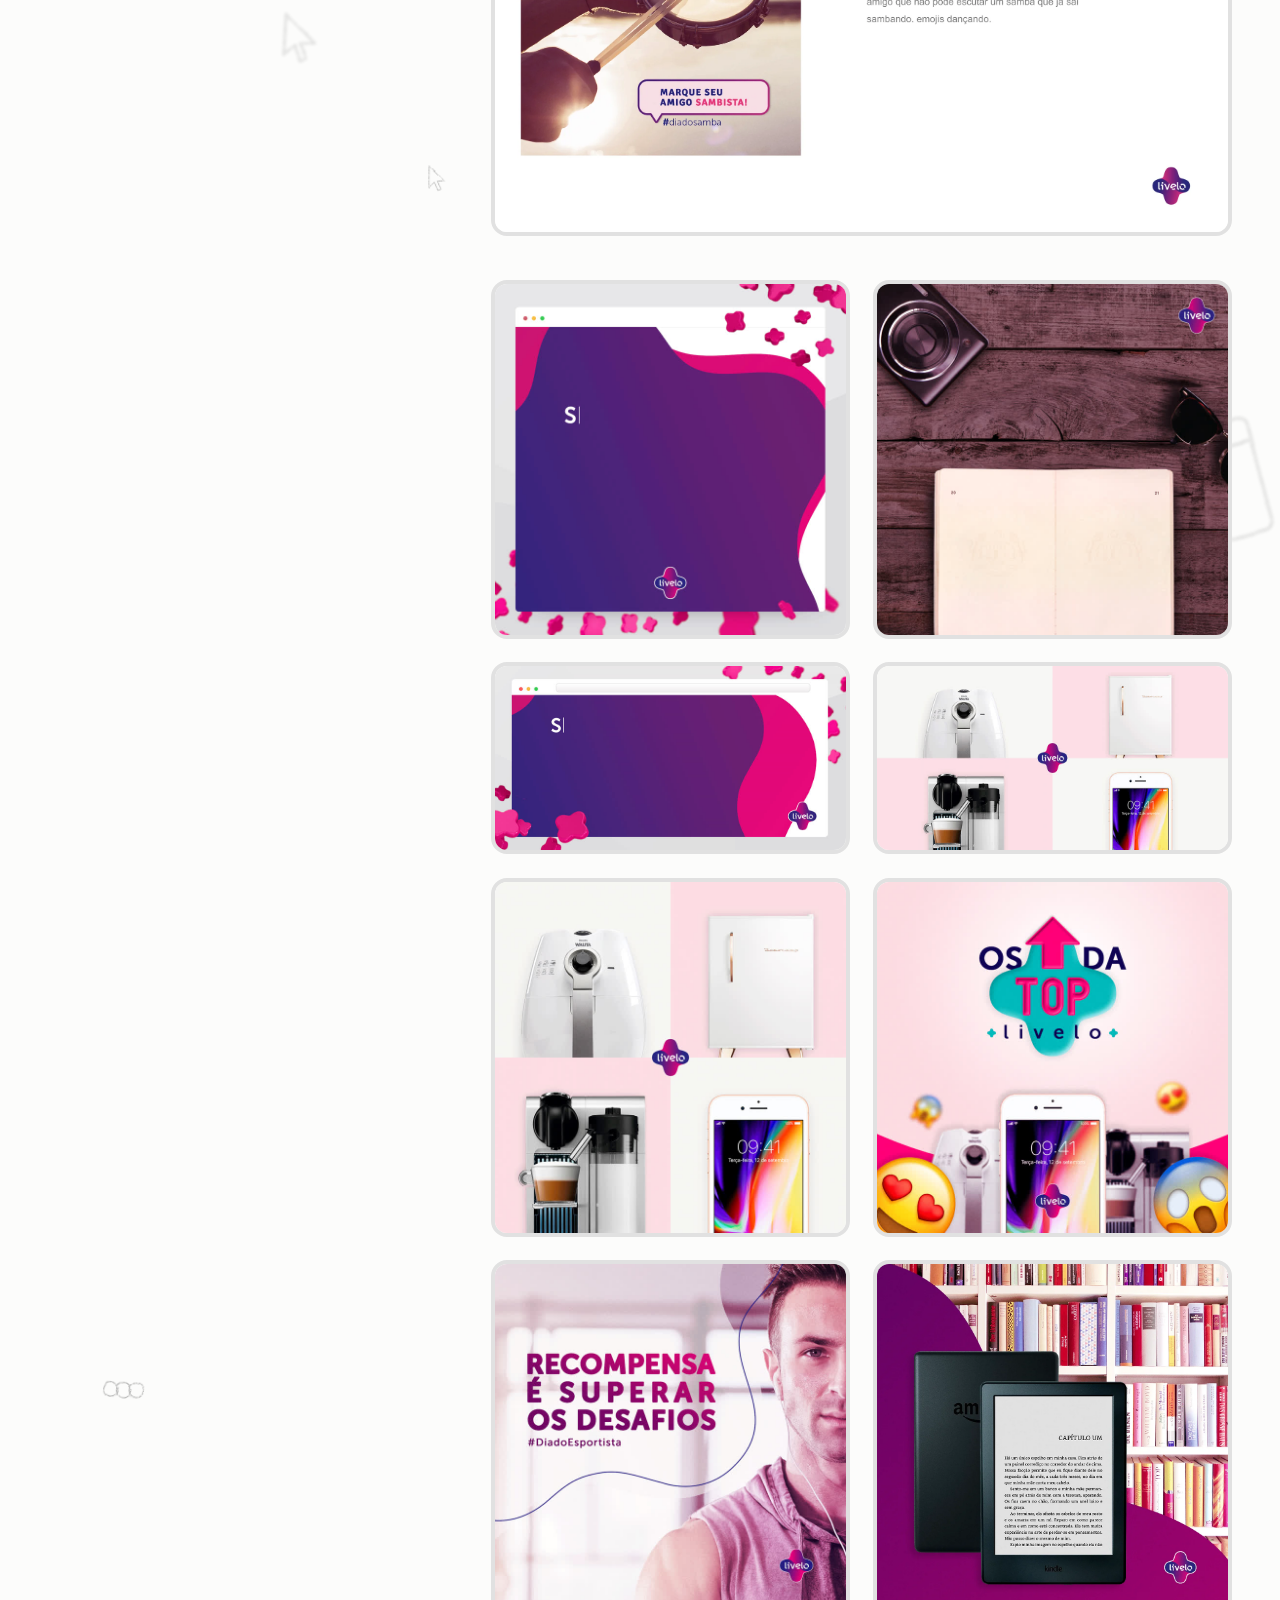
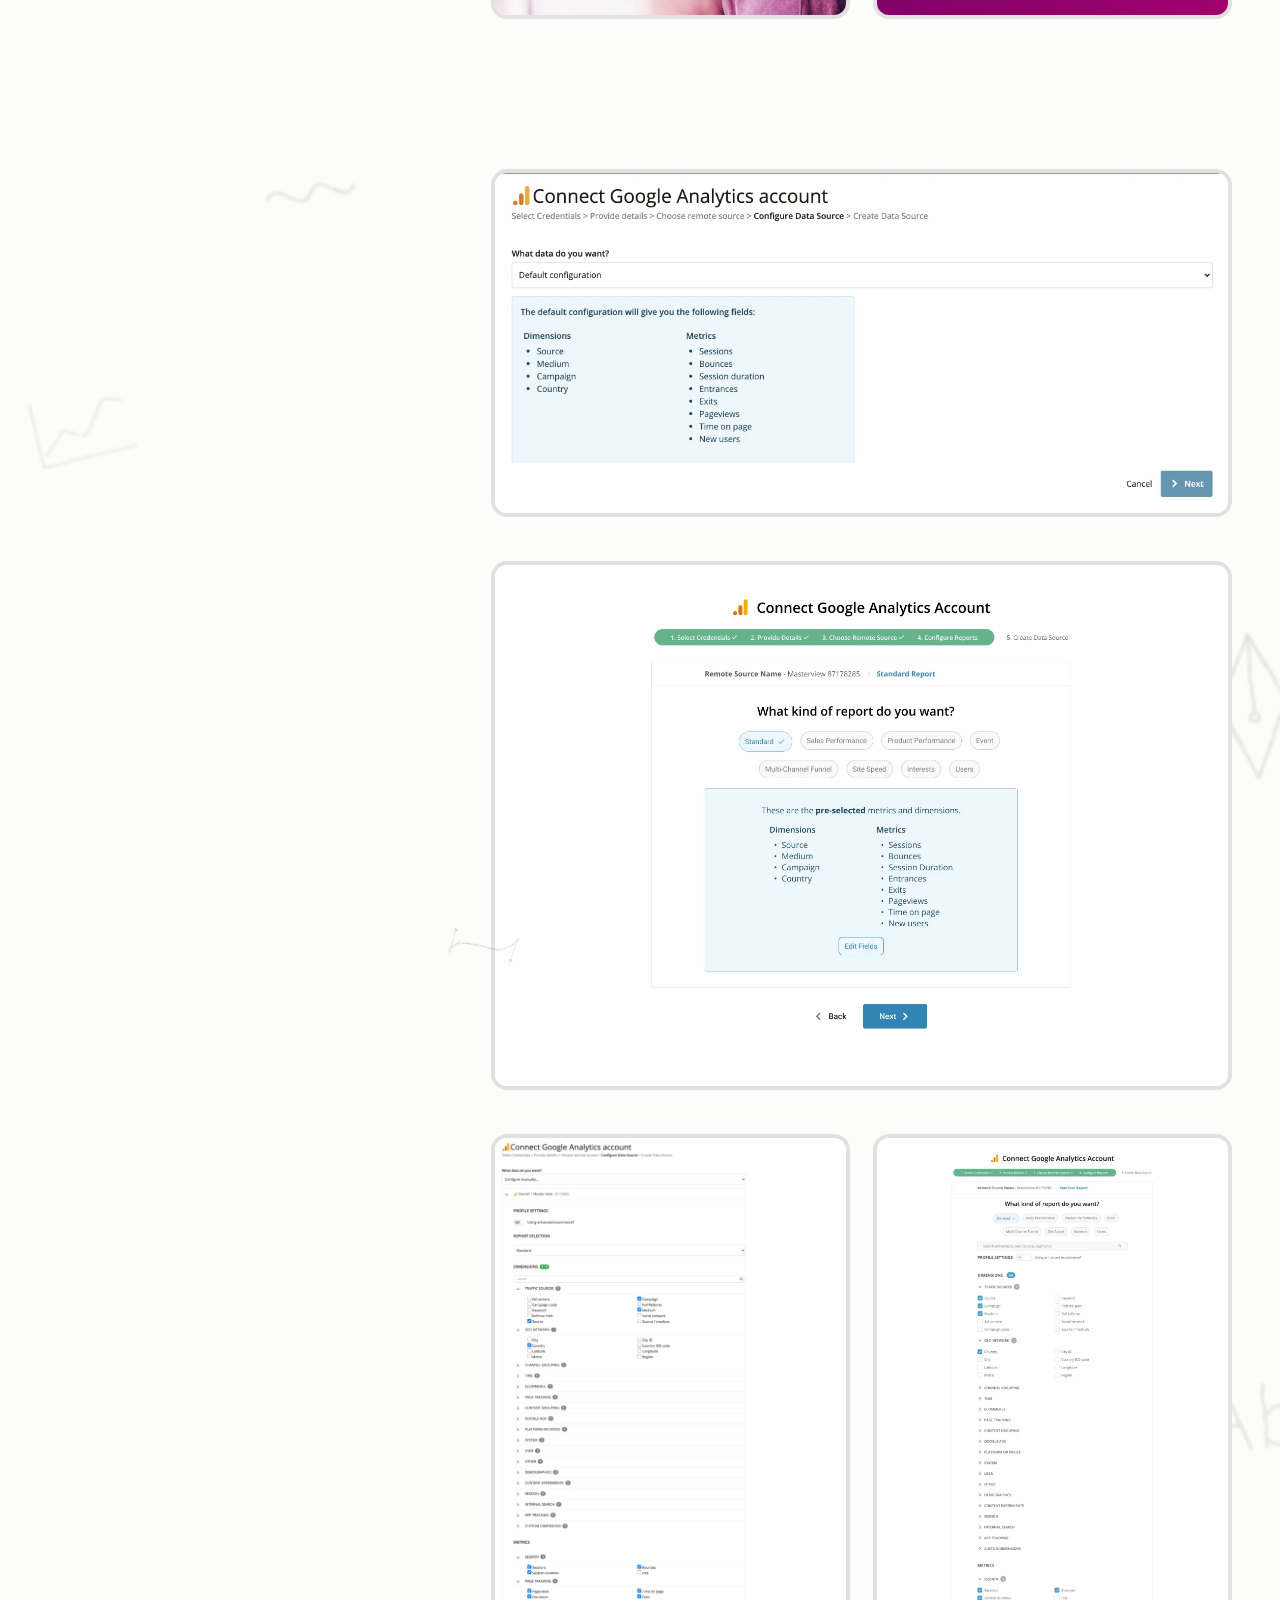
==== commit efa6ba51: "Open case studies; numbers stay hidden until unlocked Co-Authored-By: Claude Opus 5.5 <noreply@anthr" ====
--- a/index.html
+++ b/index.html
@@ -9,11 +9,11 @@
 <link rel="preconnect" href="https://fonts.googleapis.com">
 <link rel="preconnect" href="https://fonts.gstatic.com" crossorigin>
 <link href="https://fonts.googleapis.com/css2?family=Instrument+Sans:wght@400;500;600;700&family=Kalam:wght@400;700&family=Mansalva&display=swap" rel="stylesheet">
-<link rel="stylesheet" href="assets/css/style.css?v=20261125061706">
+<link rel="stylesheet" href="assets/css/style.css?v=20261125062309">
 </head>
 <body data-page="home">
 <main id="main"></main>
-<script src="assets/js/content.js?v=20261125061706"></script>
-<script src="assets/js/site.js?v=20261125061706"></script>
+<script src="assets/js/content.js?v=20261125062309"></script>
+<script src="assets/js/site.js?v=20261125062309"></script>
 </body>
 </html>
--- a/assets/css/style.css
+++ b/assets/css/style.css
@@ -495,3 +495,13 @@
 .projects .feed{padding-top:72px}
 @media (max-width:760px){.projects .pgrid{margin-top:24px}.projects .feed{padding-top:40px}}
 .qname{color:inherit;text-decoration:underline;text-decoration-color:#C9C9C6;text-underline-offset:3px;text-decoration-thickness:1.5px}.qname:hover{text-decoration-color:currentColor}
+
+/* hidden numbers */
+.nlock{filter:blur(5px);user-select:none;display:inline-block;padding:0 1px}
+.nbar{display:flex;flex-wrap:wrap;align-items:center;gap:10px 16px;padding:14px 18px;border:1.5px solid #E1E1E1;border-radius:14px;background:#fff;font-size:15px}
+.nbar>span{display:inline-flex;align-items:center;gap:8px;color:var(--ink-2)}
+.nform{display:flex;flex-wrap:wrap;align-items:center;gap:10px}
+.nform .pw{min-height:44px;padding:8px 14px;border:2px solid var(--ink);border-radius:10px;font:inherit;width:200px}
+.nform a{font-size:14px;color:var(--ink-2)}
+.nbar .msg{flex-basis:100%;margin:0;font-size:14px;color:#B00040}
+.nbar .msg:empty{display:none}
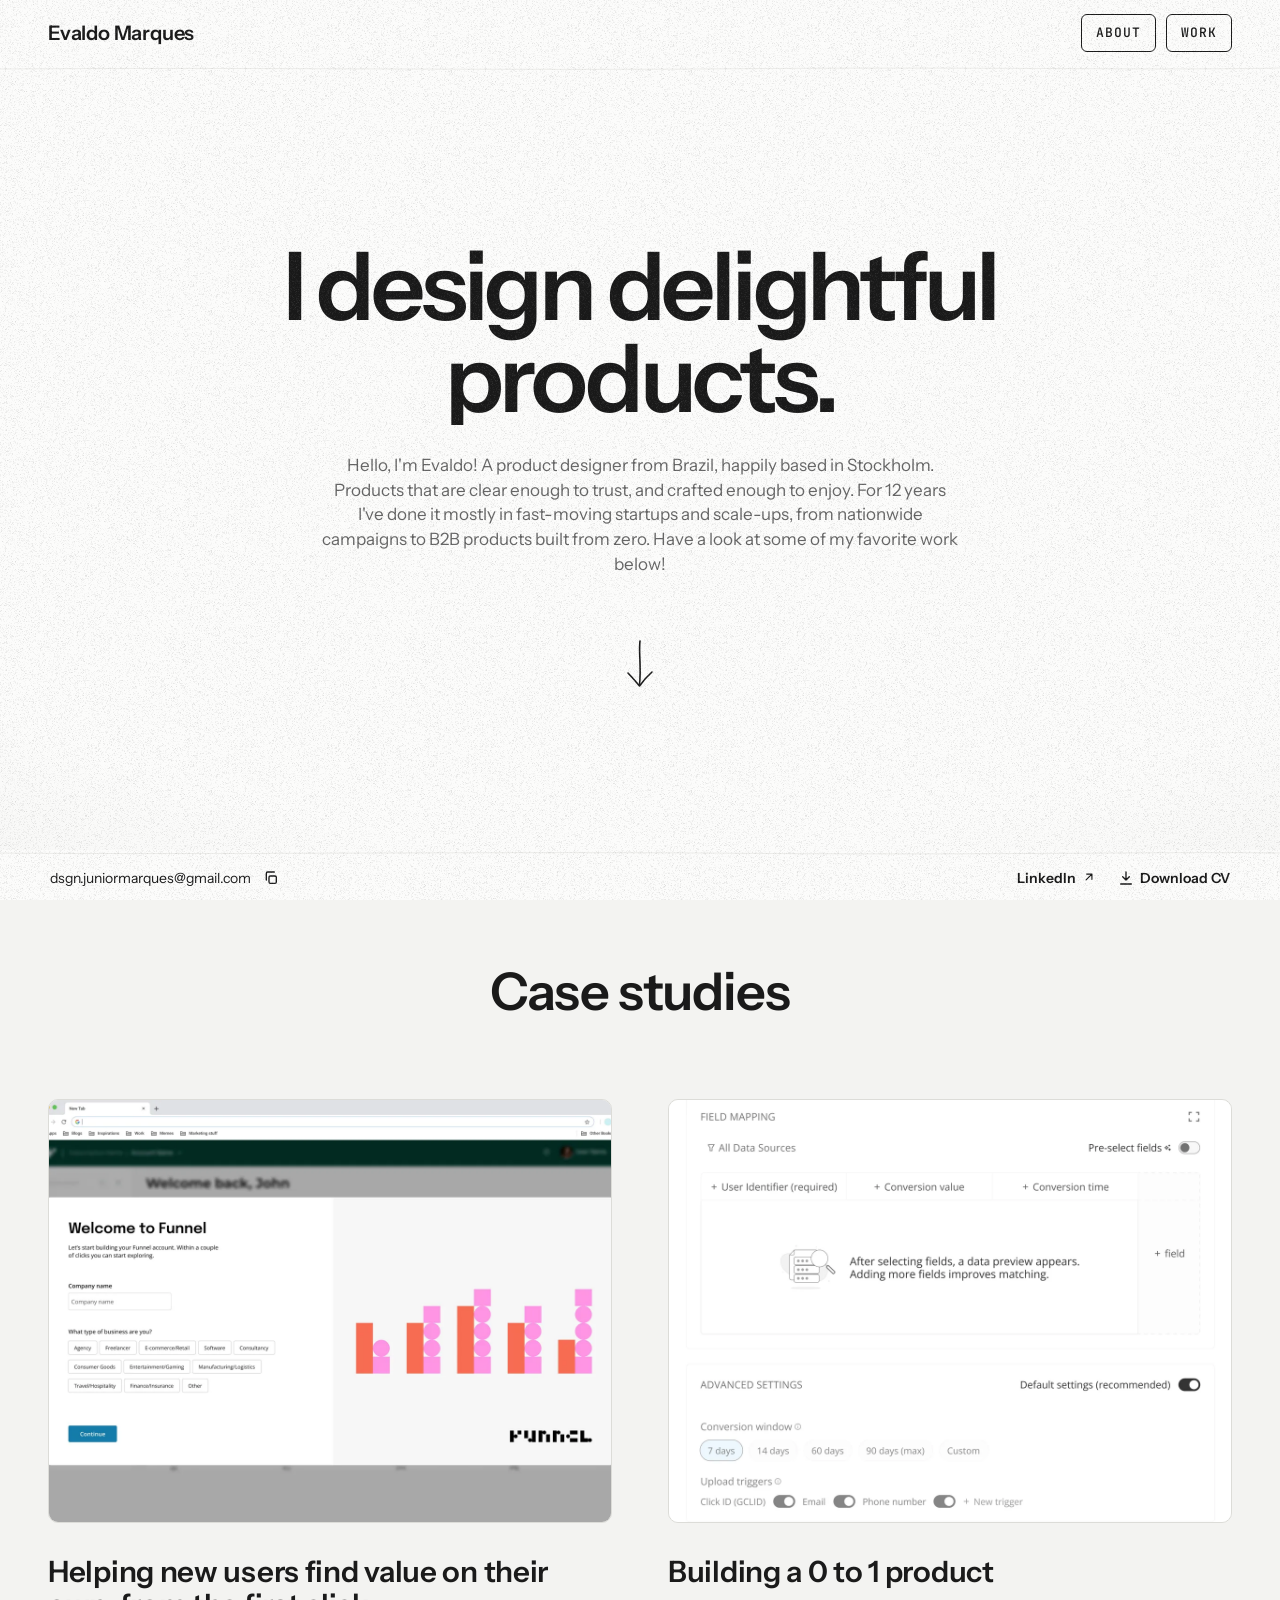
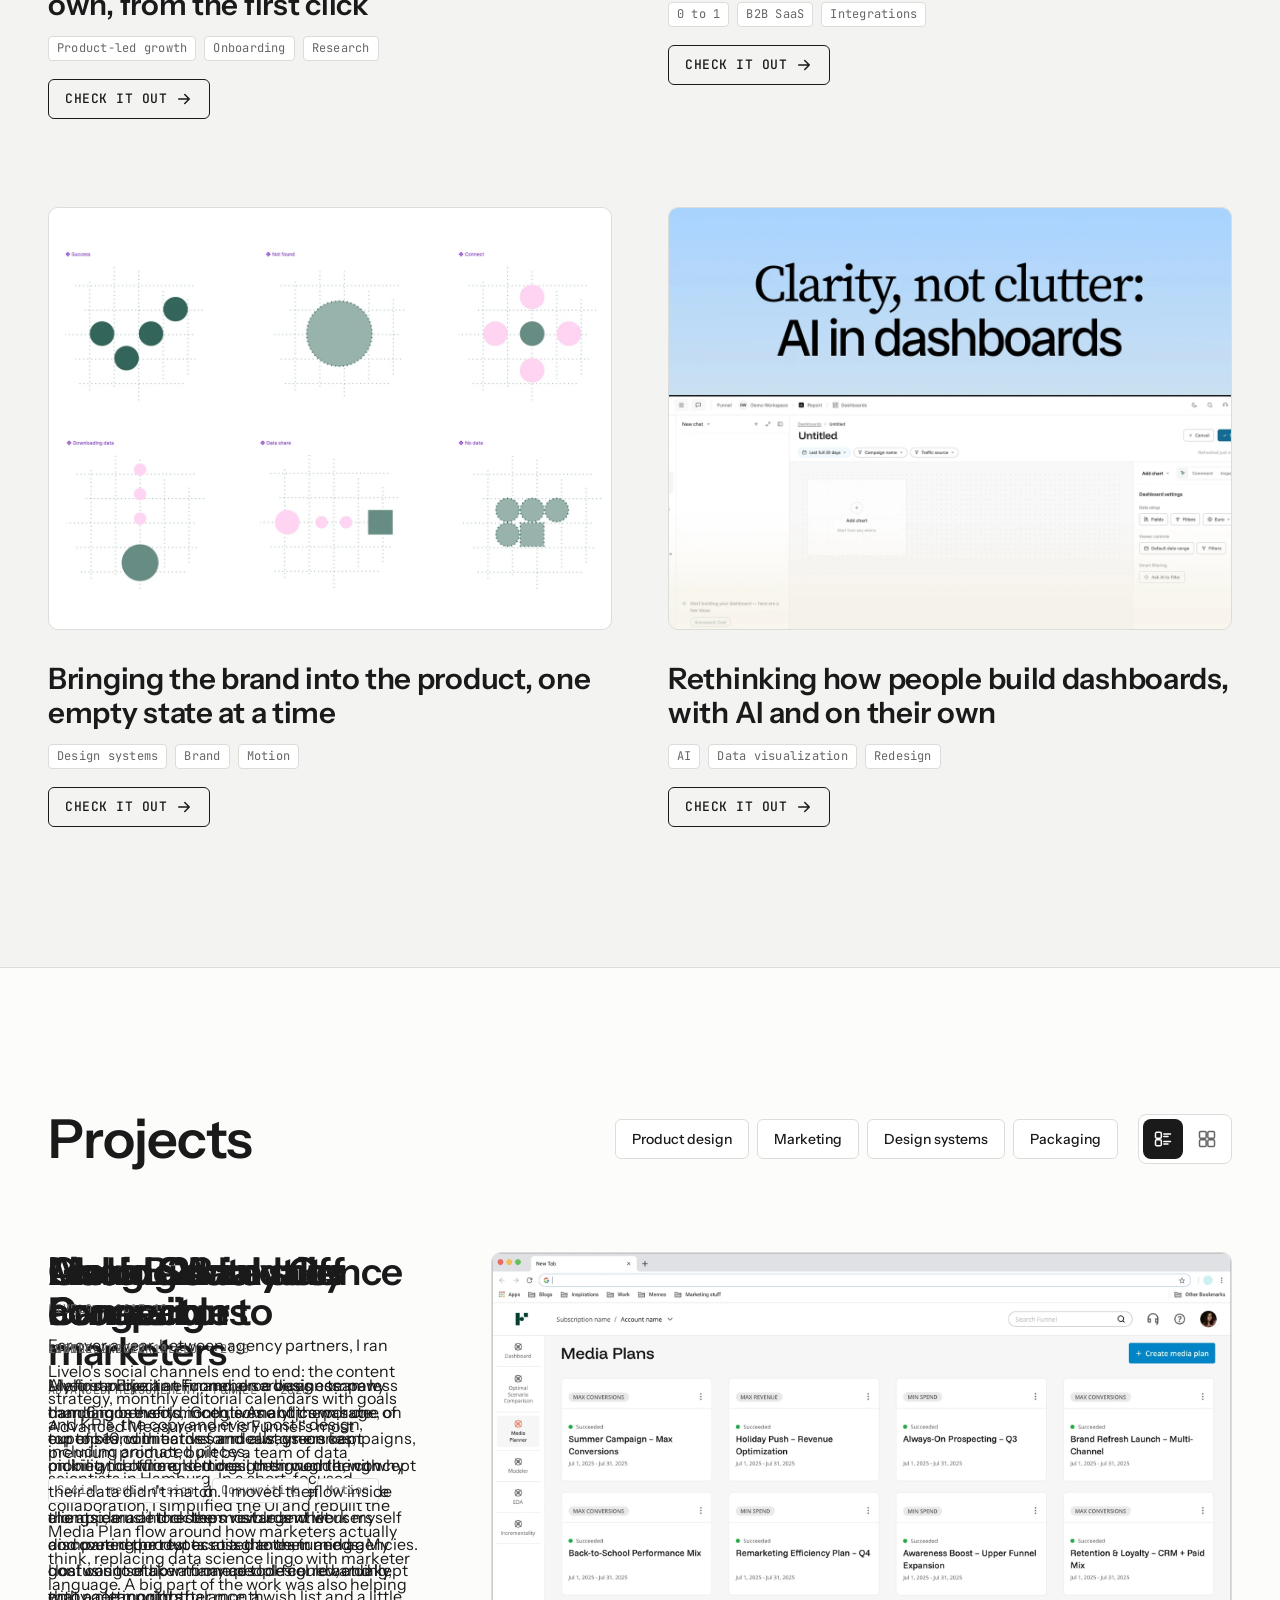
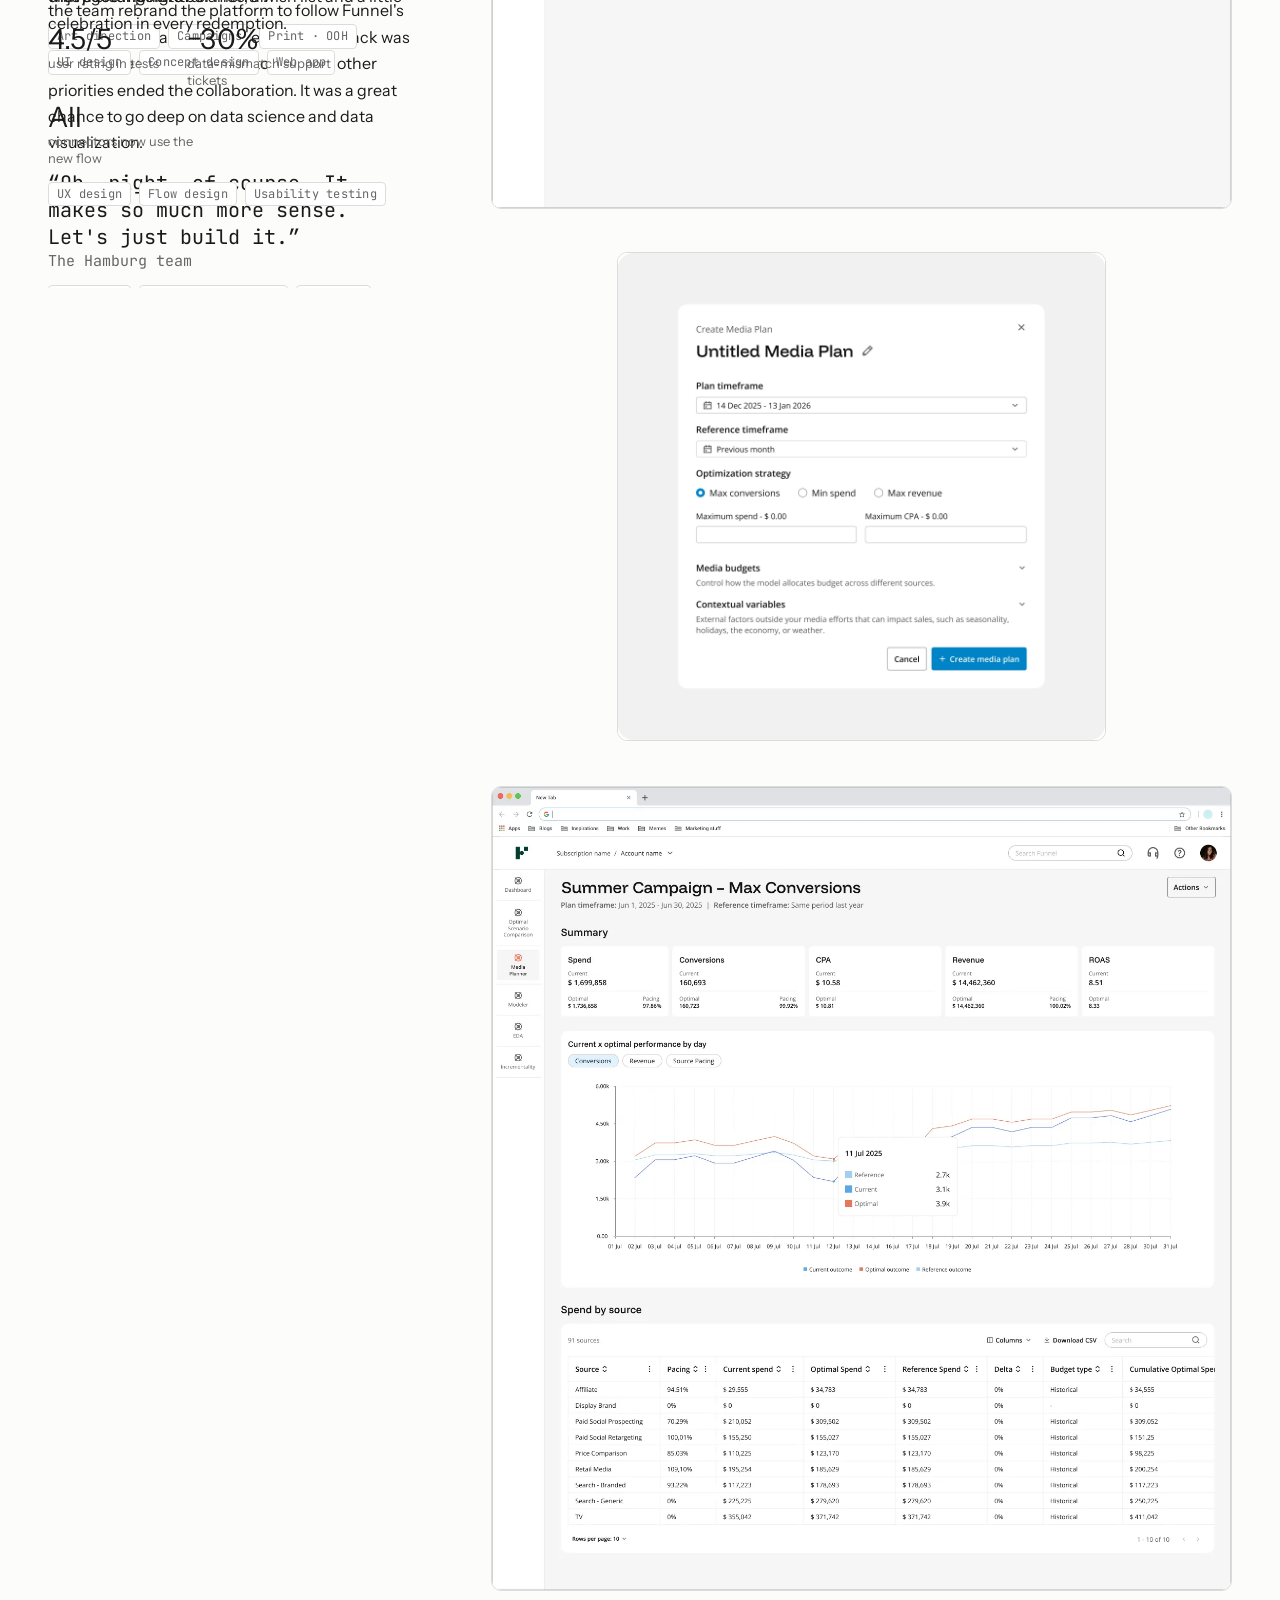
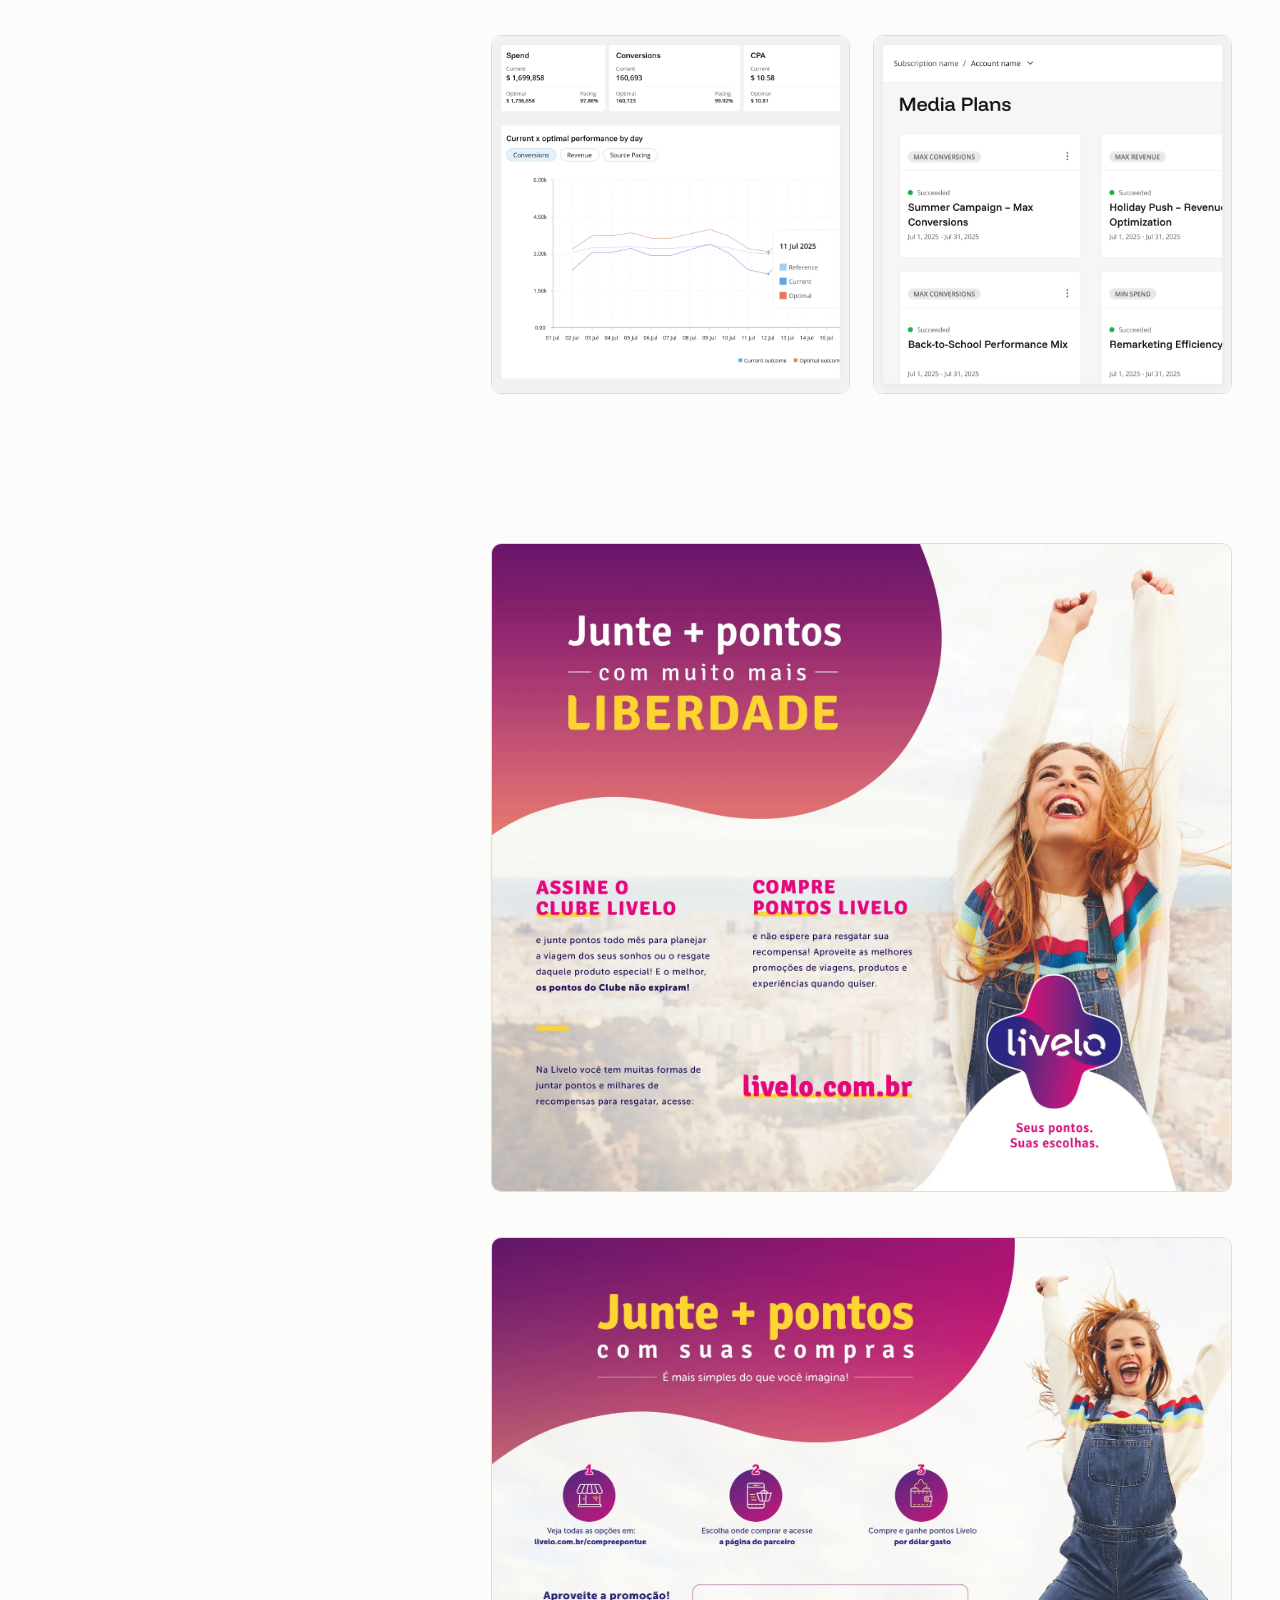
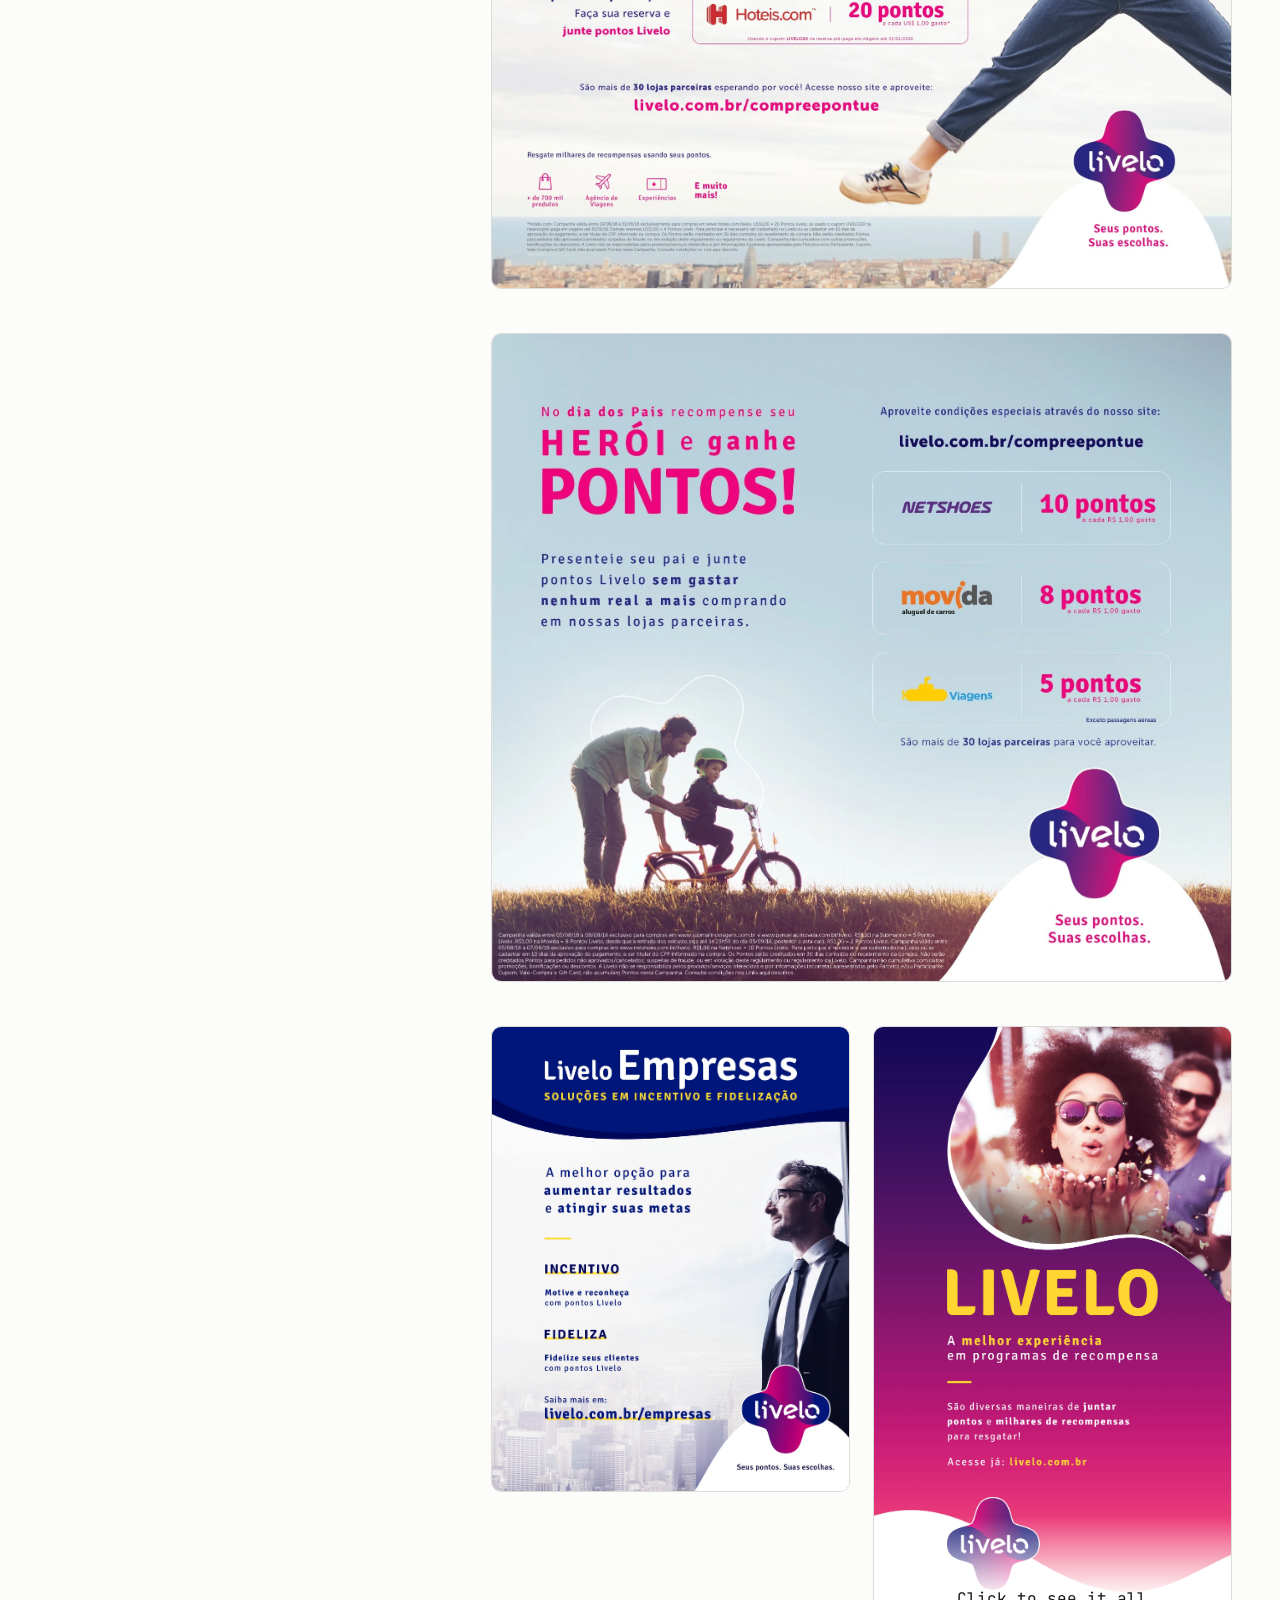
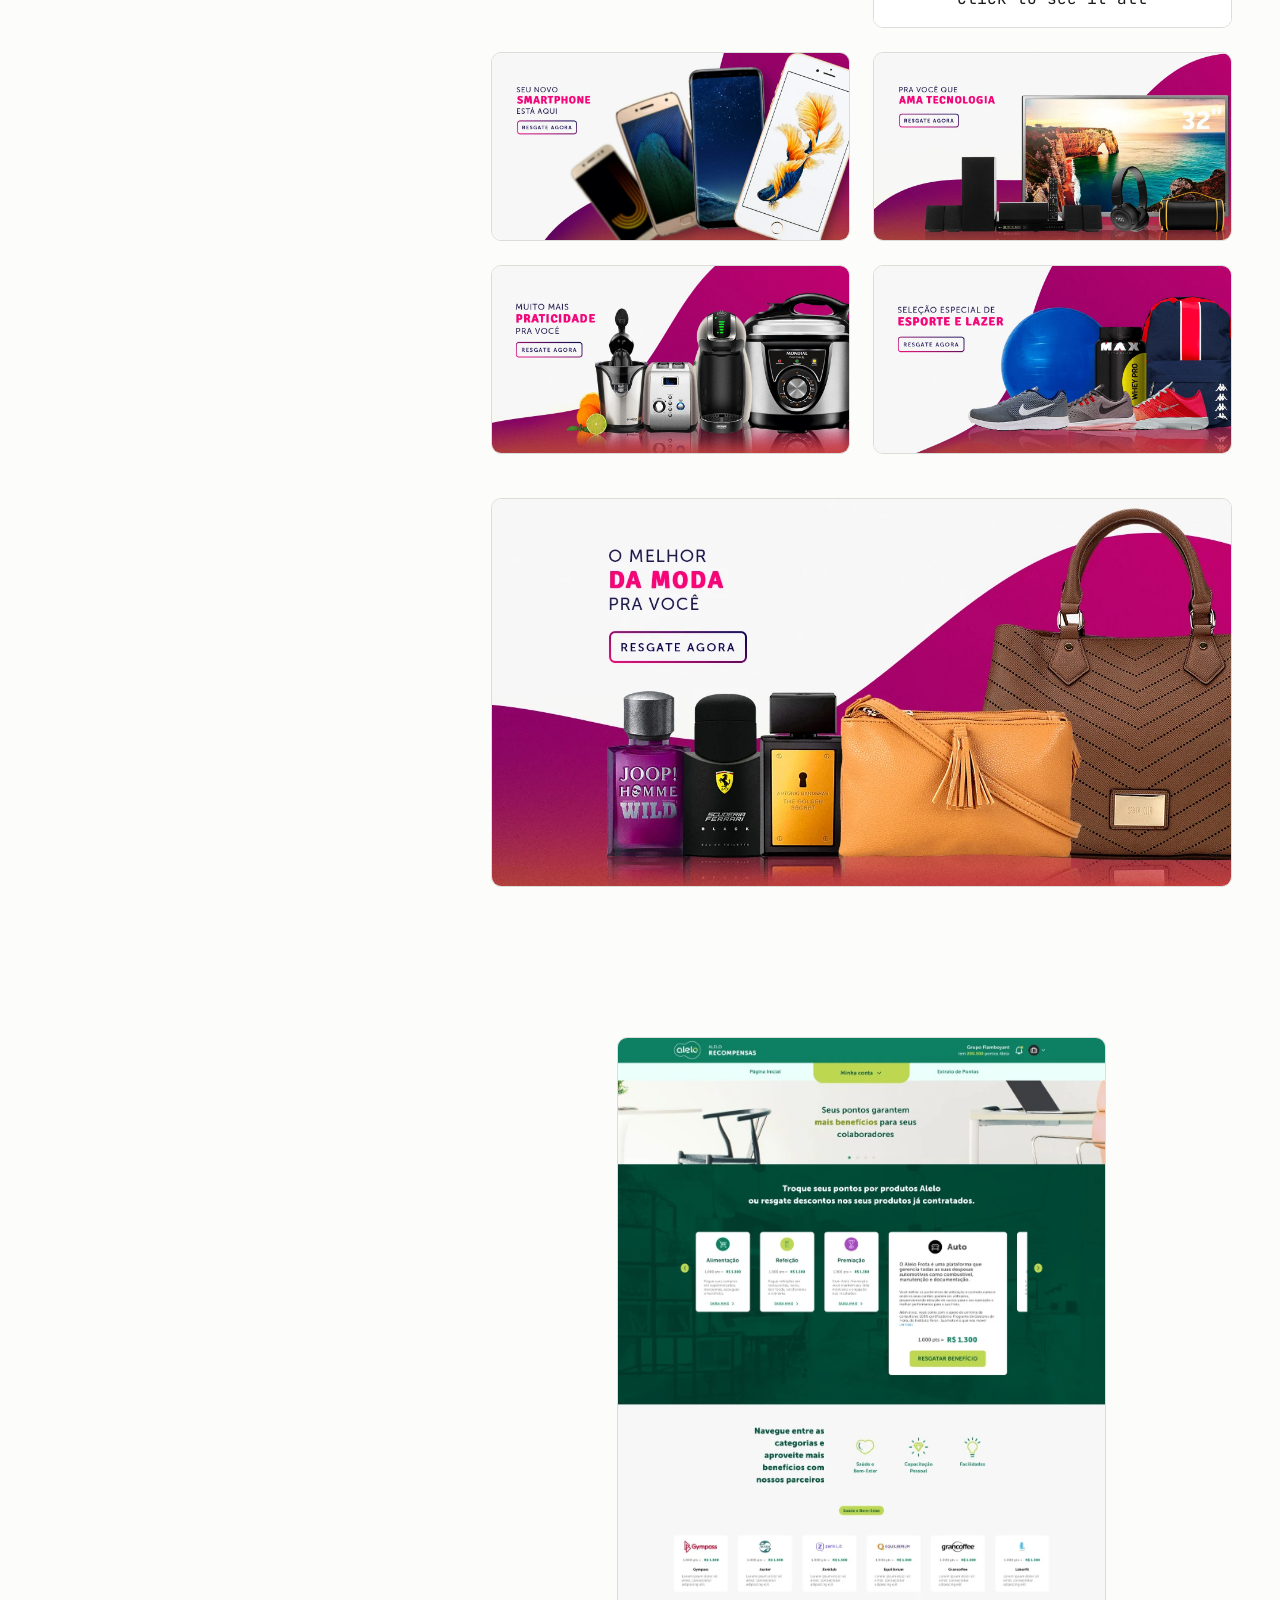
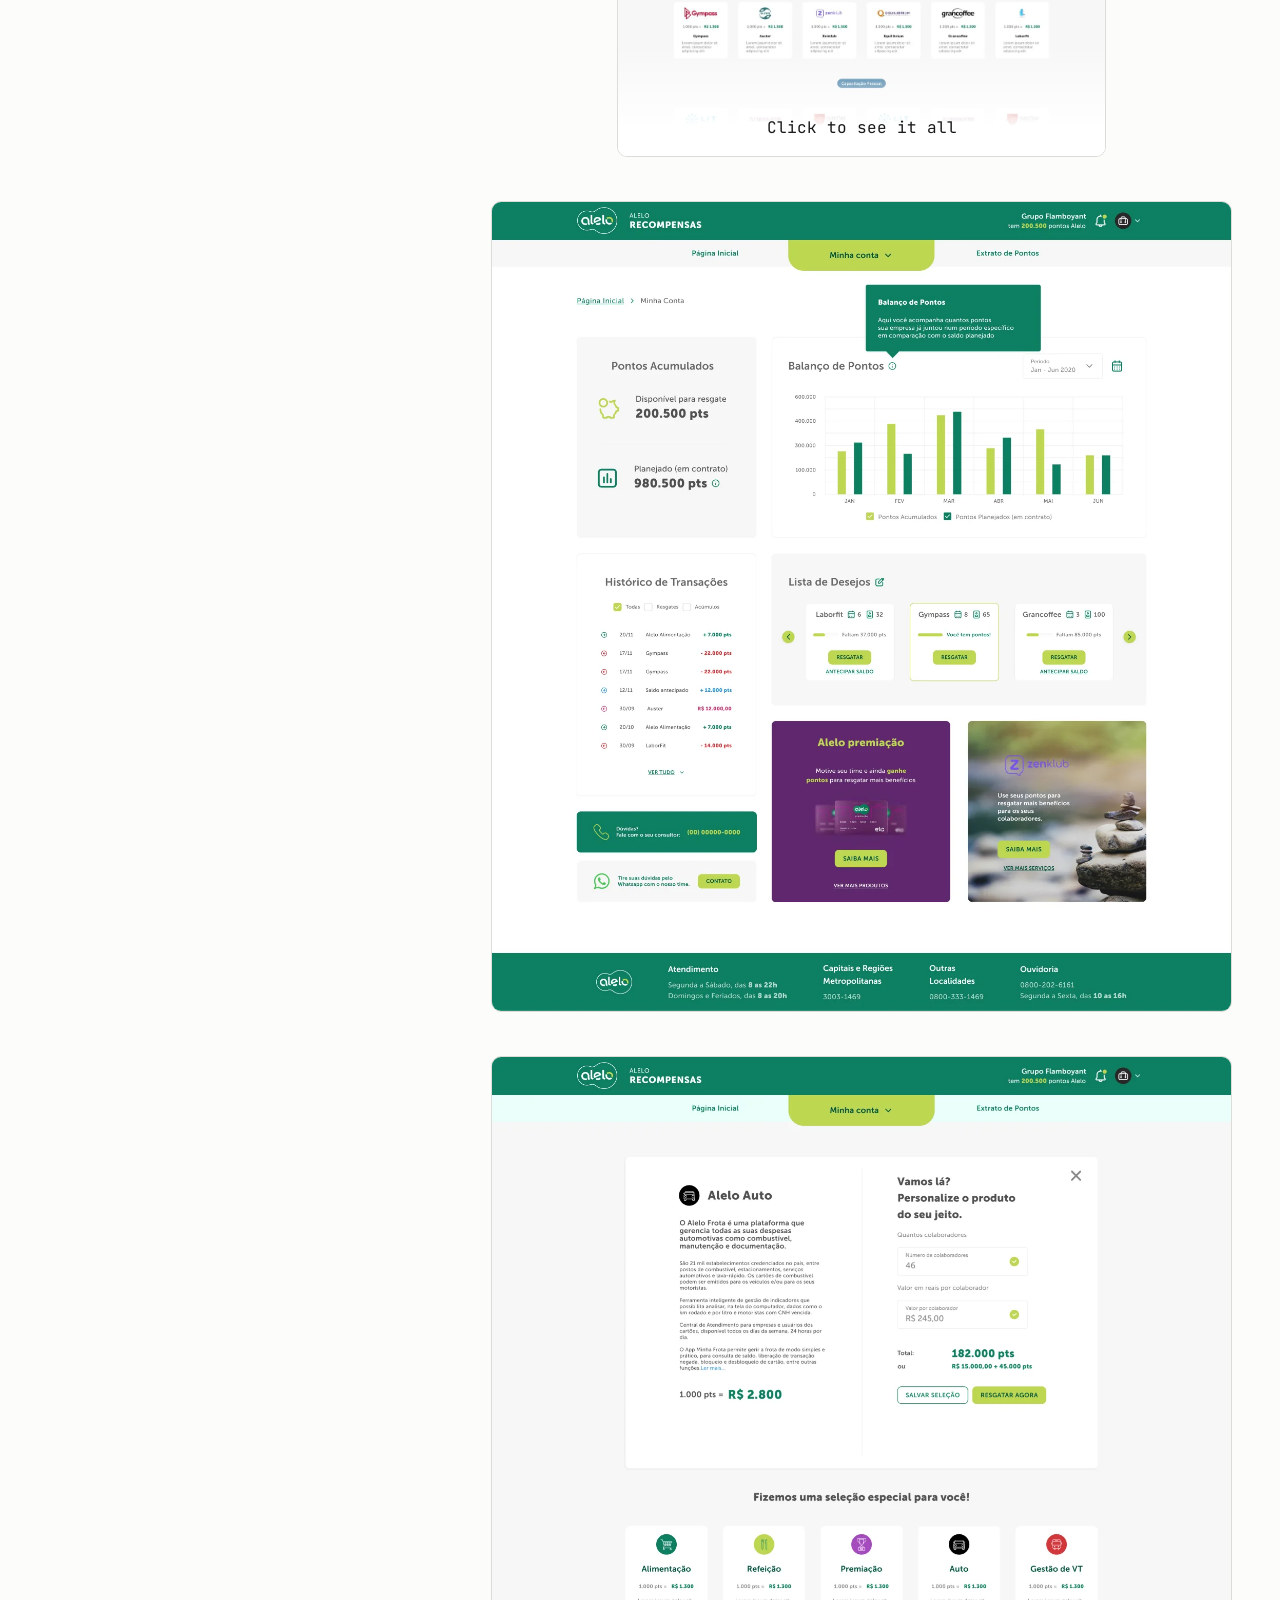
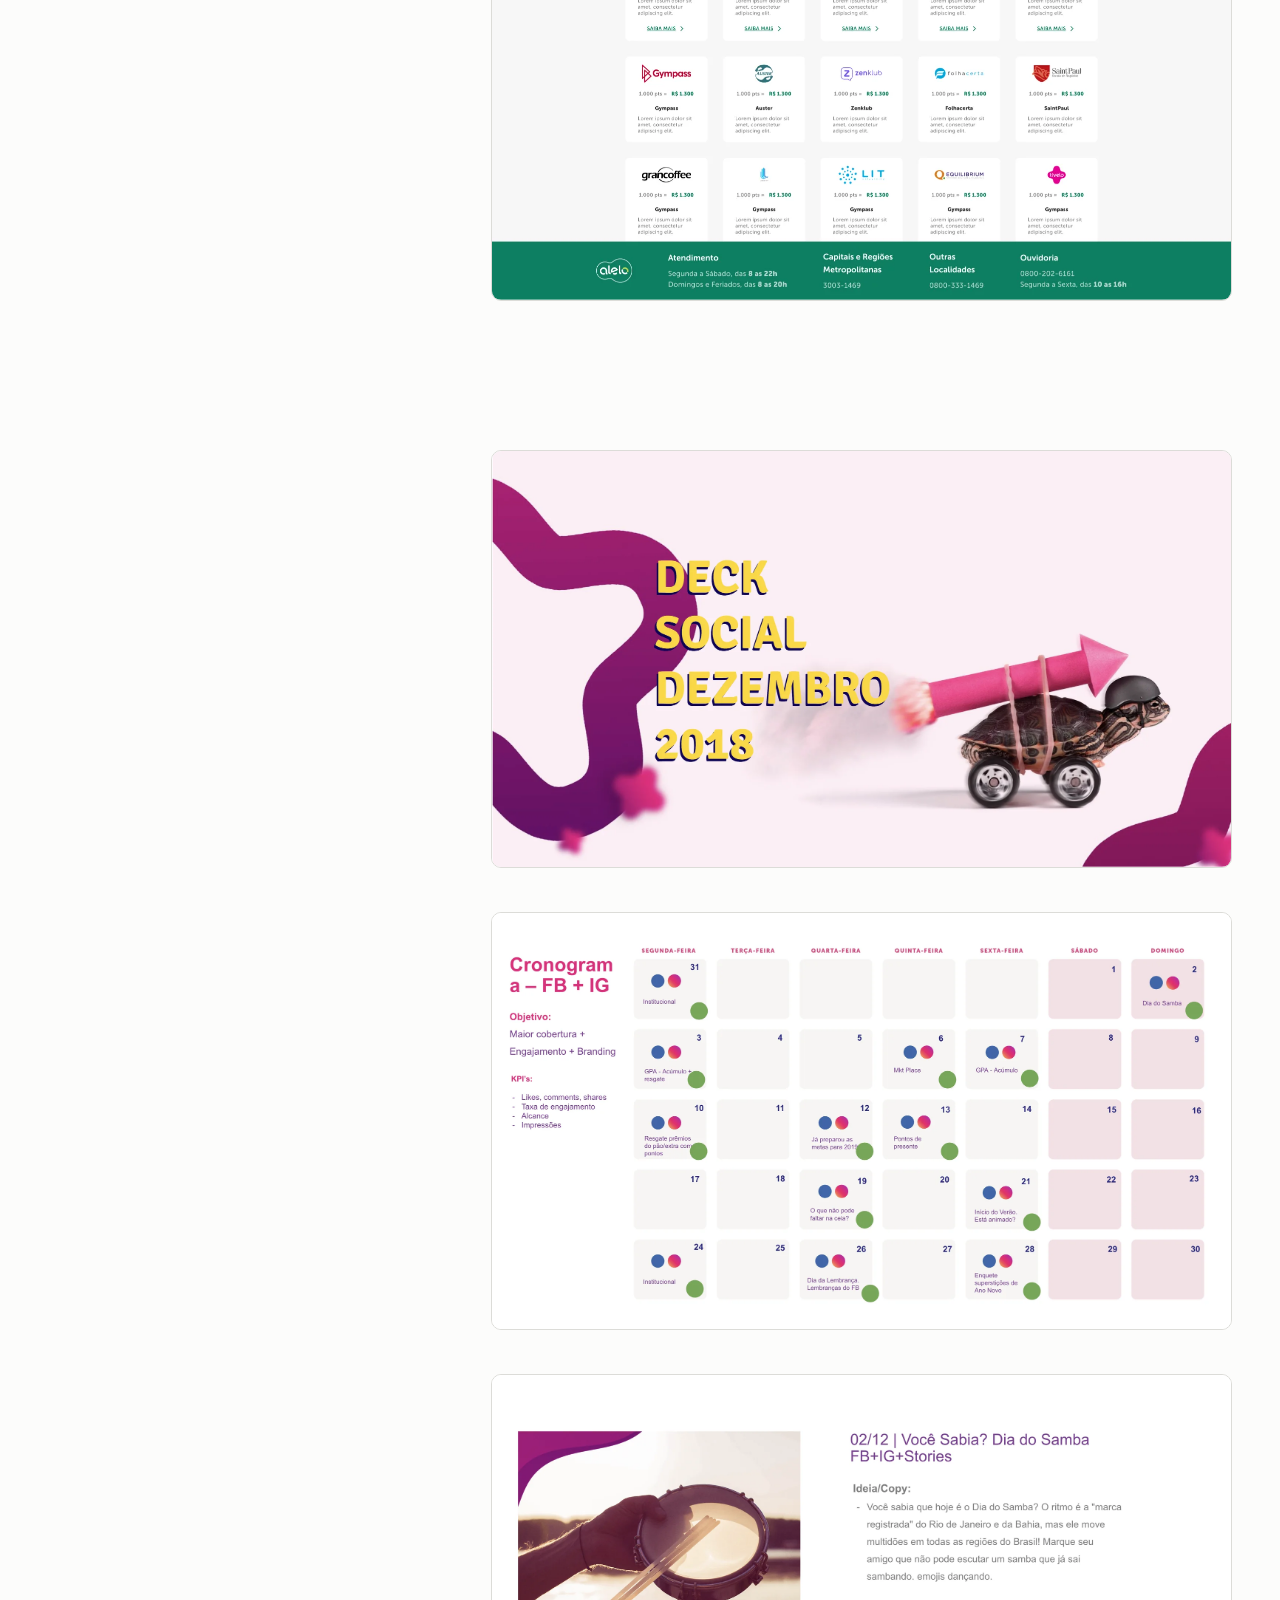
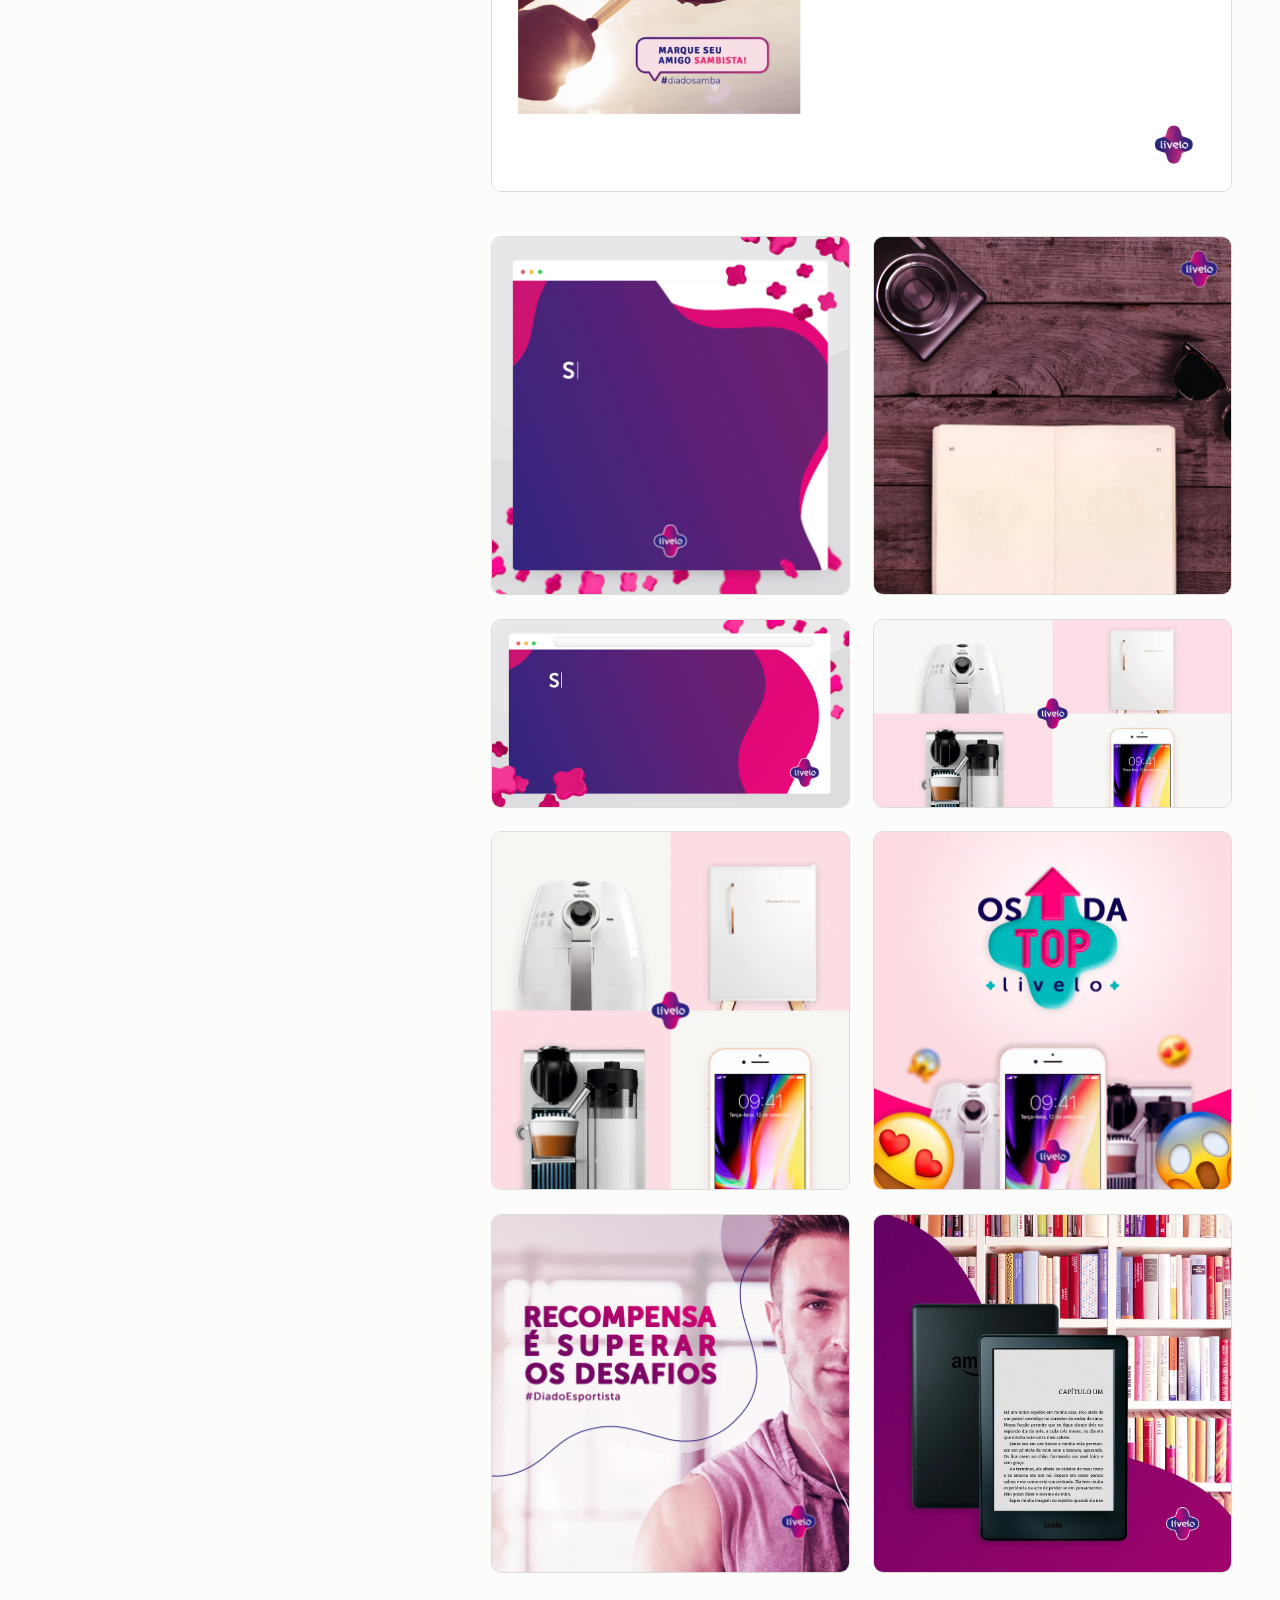
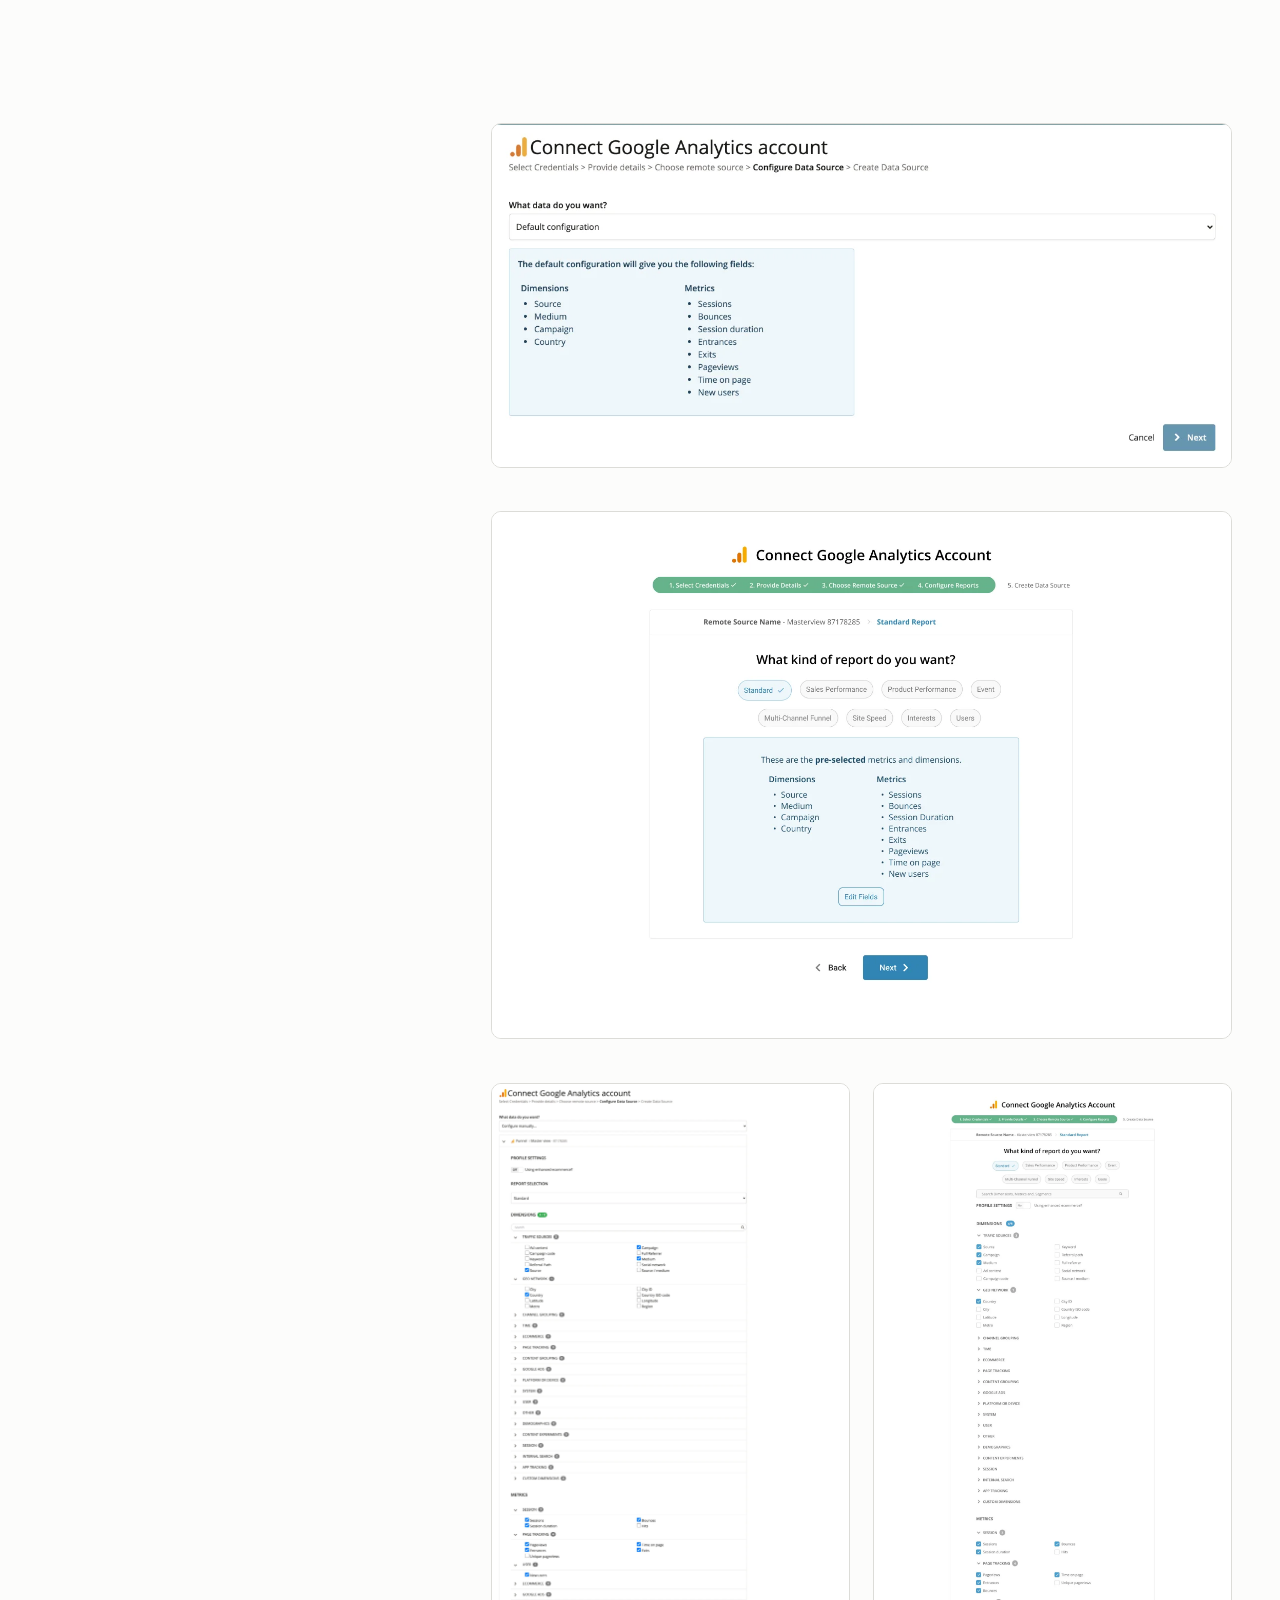
==== commit 23da04d6: "Sharp theme: static headline, no doodles, hairline frames, subtle hovers Co-Authored-By: Claude Opus" ====
--- a/index.html
+++ b/index.html
@@ -8,12 +8,12 @@
 <link rel="icon" href="data:image/svg+xml,%3Csvg xmlns=%27http://www.w3.org/2000/svg%27 viewBox=%270 0 64 64%27%3E%3Crect width=%2764%27 height=%2764%27 rx=%2714%27 fill=%27%23FF5FAE%27/%3E%3Ctext x=%2732%27 y=%2744%27 font-size=%2732%27 text-anchor=%27middle%27 font-family=%27cursive%27 font-weight=%27700%27 fill=%27%231A1A1A%27%3EEM%3C/text%3E%3C/svg%3E">
 <link rel="preconnect" href="https://fonts.googleapis.com">
 <link rel="preconnect" href="https://fonts.gstatic.com" crossorigin>
-<link href="https://fonts.googleapis.com/css2?family=Instrument+Sans:wght@400;500;600;700&family=Kalam:wght@400;700&family=Mansalva&display=swap" rel="stylesheet">
-<link rel="stylesheet" href="assets/css/style.css?v=20261125062309">
+<link href="https://fonts.googleapis.com/css2?family=Instrument+Sans:wght@400;500;600;700&family=JetBrains+Mono:wght@400;500&display=swap" rel="stylesheet">
+<link rel="stylesheet" href="assets/css/style.css?v=20261125062800">
 </head>
 <body data-page="home">
 <main id="main"></main>
-<script src="assets/js/content.js?v=20261125062309"></script>
-<script src="assets/js/site.js?v=20261125062309"></script>
+<script src="assets/js/content.js?v=20261125062800"></script>
+<script src="assets/js/site.js?v=20261125062800"></script>
 </body>
 </html>
--- a/assets/css/style.css
+++ b/assets/css/style.css
@@ -505,3 +505,56 @@
 .nform a{font-size:14px;color:var(--ink-2)}
 .nbar .msg{flex-basis:100%;margin:0;font-size:14px;color:#B00040}
 .nbar .msg:empty{display:none}
+
+/* ===================== SHARP THEME (overrides the sketchbook look) ===================== */
+:root{--hand:'JetBrains Mono',ui-monospace,monospace;--head:'Instrument Sans',system-ui,sans-serif;--line:#DCDCD8;--hover:#F0F0EE;--wobble:8px}
+.sk{filter:none!important}
+.sk.frame,.frame{display:none!important}
+.dd,.doodles{display:none!important}
+mark{background:none;color:inherit;padding:0}
+.marker::after{display:none!important}
+/* type */
+.sec-title h2,.feed-title,.pbar-title,.people .t h2,.sb-h,.why .lbl,.lbl,.learned p{font-family:var(--sans);font-weight:600;letter-spacing:-.02em}
+.brand{font-family:var(--sans);font-weight:600;font-size:20px;letter-spacing:-.01em}
+.navbox{font-family:var(--hand);font-weight:500;font-size:13px;letter-spacing:.08em;border:1px solid var(--ink);border-radius:6px;min-height:38px;padding:6px 14px;transition:background .15s,color .15s}
+.navbox:hover,.navbox[aria-current]{background:var(--ink);color:#fff}
+.btn{font-family:var(--hand);font-weight:500;font-size:13px;letter-spacing:.04em;text-transform:uppercase;border:1px solid var(--ink);border-radius:6px;min-height:40px;transition:background .15s,color .15s}
+.btn:hover{background:var(--ink);color:#fff}
+.card .btn{border:1px solid var(--ink);padding:8px 16px}
+.lnk:hover{text-decoration:underline;text-underline-offset:4px;text-decoration-thickness:1px}
+.ibtn{border:1px solid var(--ink);border-radius:50%;transition:background .15s,color .15s}
+.ibtn:hover{background:var(--ink);color:#fff}
+.tag{font-family:var(--hand);font-size:12px;letter-spacing:.02em;border:1px solid var(--line);border-radius:4px;padding:3px 8px;background:#fff;color:var(--ink-2)}
+.pill{border:1px solid var(--line);border-radius:6px;font-size:14px}
+.views{border:1px solid var(--line);border-radius:8px}
+.lbl{font-size:13px;font-family:var(--hand);font-weight:500;text-transform:uppercase;letter-spacing:.1em;color:var(--ink-2)}
+.why .lbl{font-size:13px}
+.num,.next small,.card .meta,.feed .meta,.pc-cat,.meta,.car-cap,.car-n{font-family:var(--hand);font-size:12px;letter-spacing:.04em;text-transform:uppercase;color:var(--ink-2)}
+.car-grp{border:1px solid var(--line);border-radius:4px;font-family:var(--hand);font-size:11px}
+.rule path{stroke:var(--line)}
+/* hero */
+.hero{min-height:calc(100svh - 132px);justify-content:center}
+.hero-art{width:min(1100px,92%)}
+.hero-h{margin:0;font-family:var(--sans);font-weight:600;font-size:clamp(44px,7.4vw,112px);line-height:.98;letter-spacing:-.045em}
+.intro{max-width:640px;margin-top:28px;font-size:clamp(17px,1.3vw,19px);color:var(--ink-2)}
+.down{margin-top:56px;padding-top:0}
+.down svg{filter:none;animation:nudge 2.6s ease-in-out infinite}
+.down svg path{stroke-width:1.6}
+.down svg path:last-child{display:none}
+/* frames → hairlines */
+.card .fig{padding:0;border:1px solid var(--line);border-radius:10px;overflow:hidden;background:#fff}
+.card .fig img{transition:transform .5s cubic-bezier(.2,.7,.2,1)}
+.card:hover .fig img{transform:scale(1.02)}
+.clean .fig,.feed .fig,.pcard .fig,.proto-box{border:1px solid var(--line)!important;border-radius:10px!important}
+.stat{border:1px solid var(--line);border-radius:10px;background:#fff}
+.stat .lbl{font-family:var(--sans);font-weight:600;font-size:clamp(40px,4.4vw,56px);letter-spacing:-.03em;text-transform:none;color:var(--ink)}
+.portrait{padding:0;border:1px solid var(--line);border-radius:10px;overflow:hidden}
+.bubble{border:1px solid var(--line);border-radius:12px;background:#fff;padding:48px 48px 56px}
+.bubble .open{font-family:var(--sans);color:#C8C8C4;font-size:64px;top:12px;left:24px}
+.bubble figcaption b{font-family:var(--sans);font-size:16px}
+.dot i{border:1px solid var(--ink);width:8px;height:8px}
+.band{background:#F3F3F1;border-top:1px solid var(--line);border-bottom:1px solid var(--line)}
+.next span{font-family:var(--sans)}
+.nbar{border-radius:10px}
+.pw:focus{box-shadow:0 0 0 3px rgba(26,26,26,.15)}
+.car-cap{text-transform:none;font-size:13px;letter-spacing:0}
